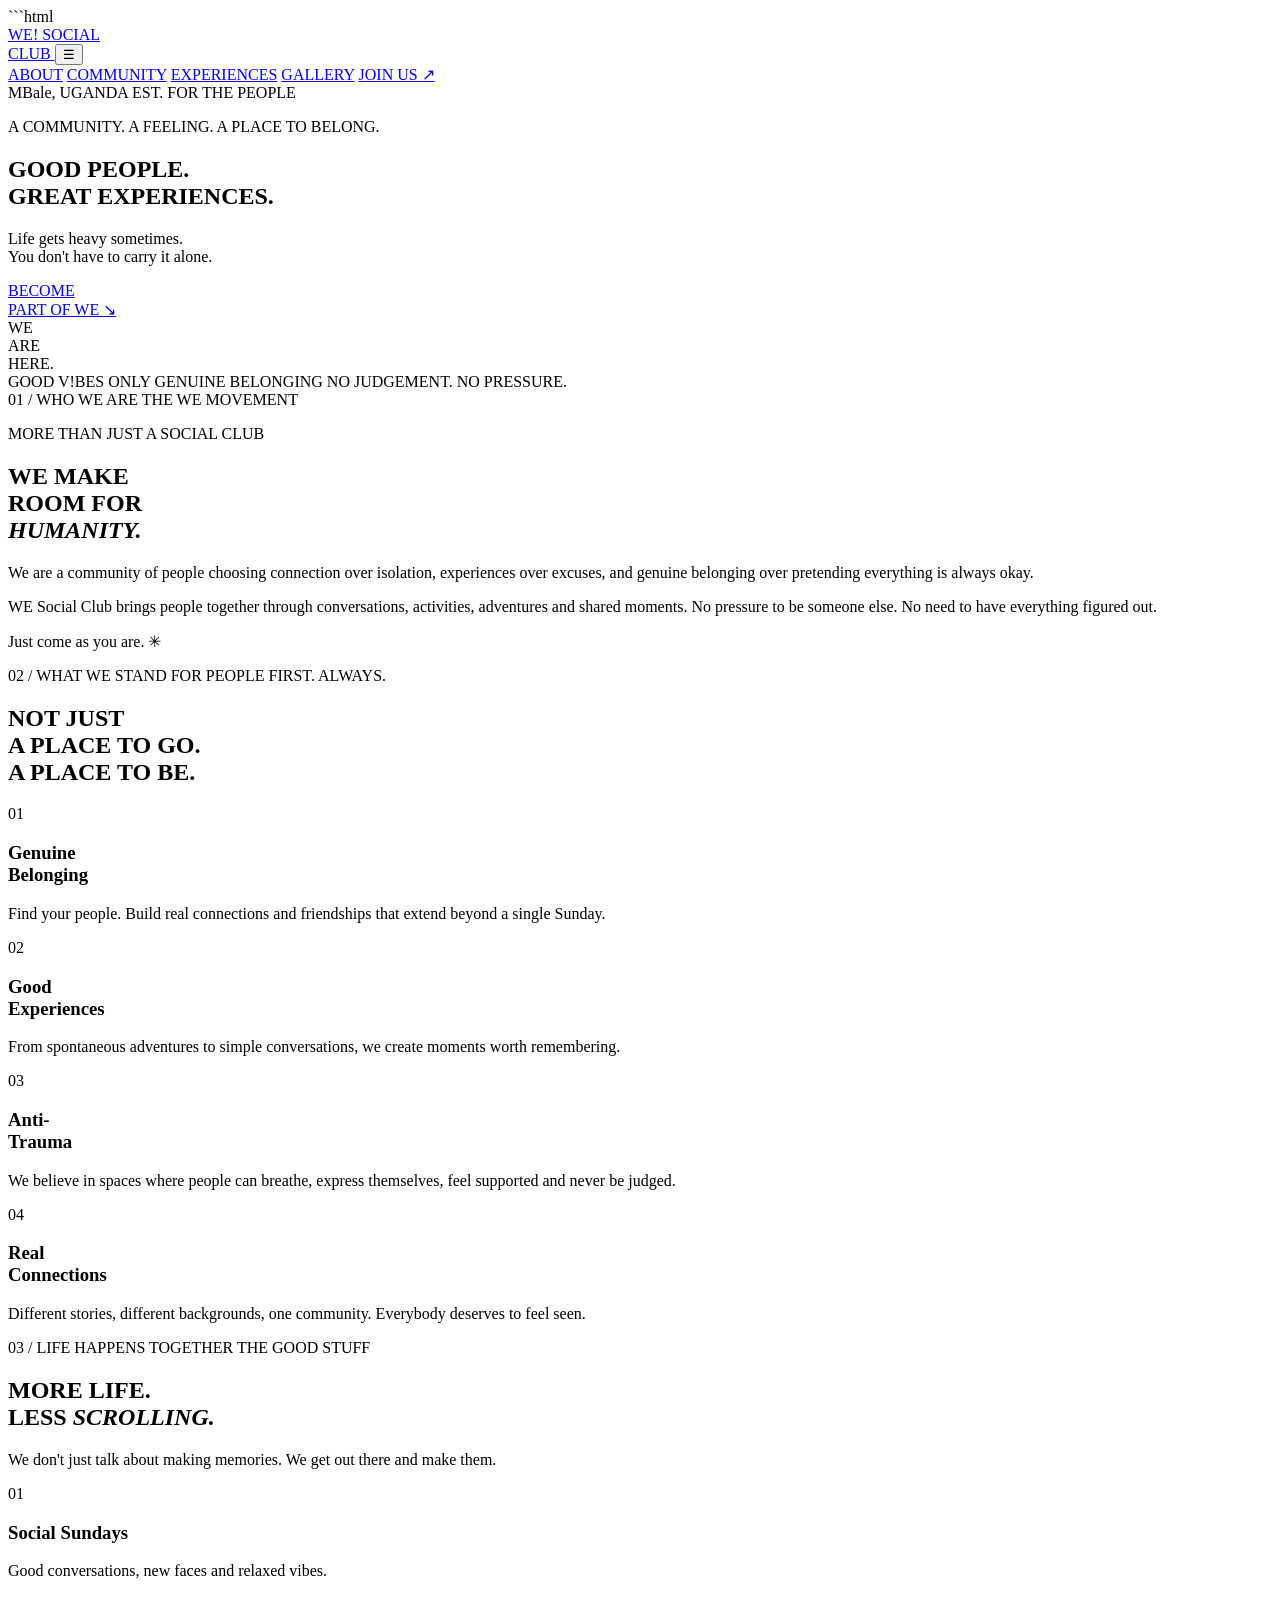
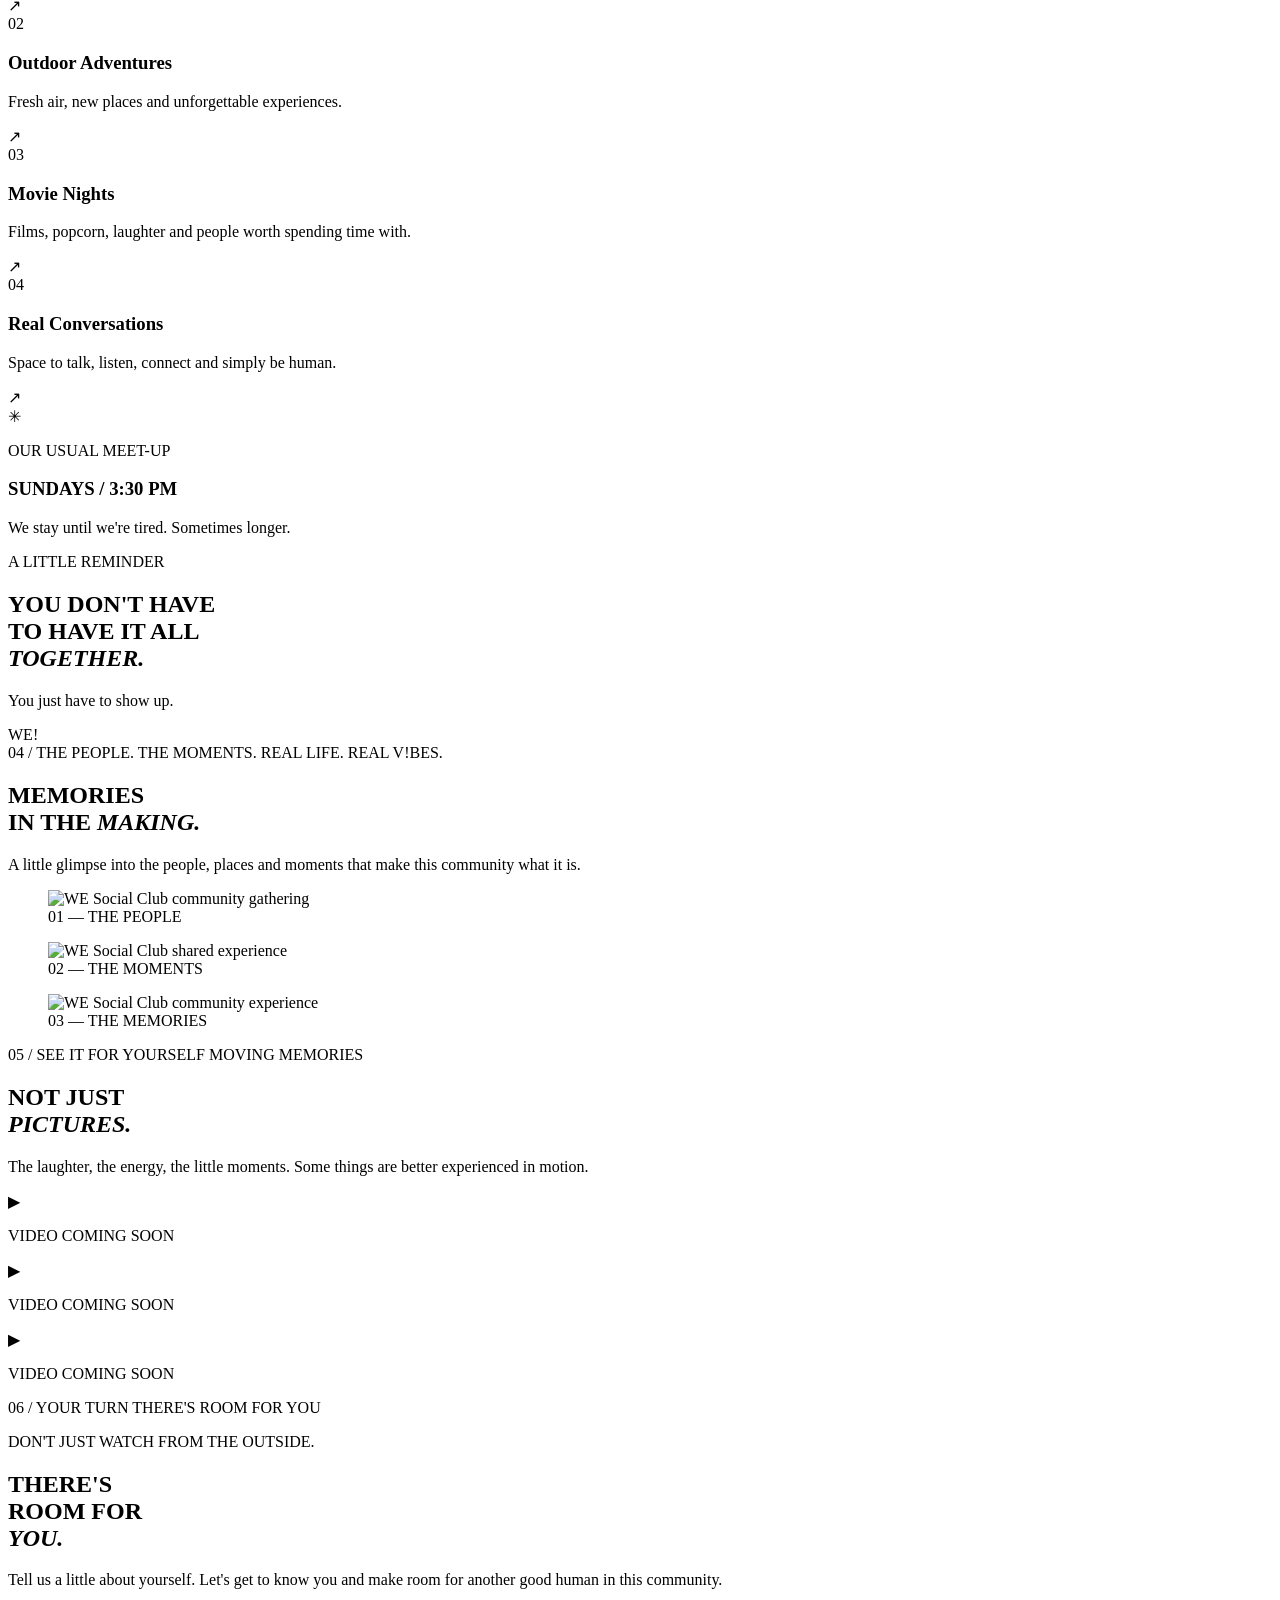
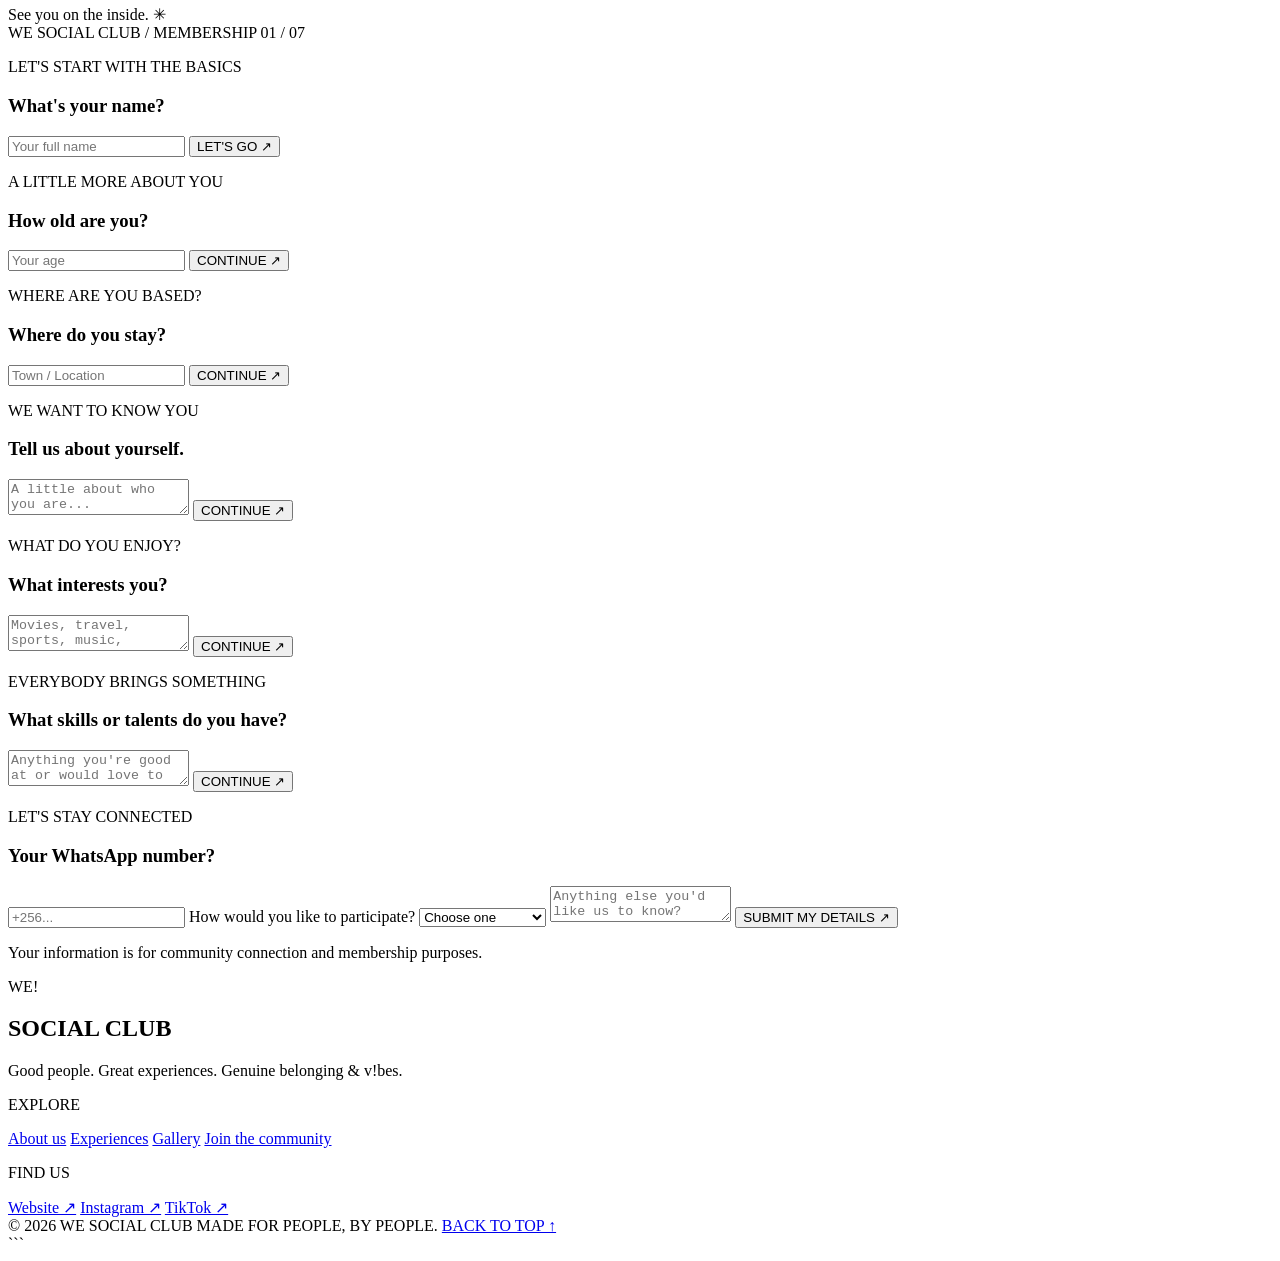
==== index.html @ 23727d45 "Change greeting from 'Hello World' to 'Goodbye World'" ====
```html
<!DOCTYPE html>
<html lang="en">
<head>
  <meta charset="UTF-8">
  <meta name="viewport" content="width=device-width, initial-scale=1.0">
  <meta name="theme-color" content="#f2efe7">

  <title>WE Social Club | Good People. Great Experiences.</title>

  <meta name="description" content="WE Social Club is a community built around genuine belonging, good people, great experiences and positive vibes in Mbale, Uganda.">

  <link rel="preconnect" href="https://fonts.googleapis.com">
  <link rel="preconnect" href="https://fonts.gstatic.com" crossorigin>

  <link href="https://fonts.googleapis.com/css2?family=DM+Mono:wght@400;500&family=DM+Sans:wght@400;500;600;700;800;900&family=Playfair+Display:ital,wght@0,700;0,800;1,700;1,800&display=swap" rel="stylesheet">

  <link rel="stylesheet" href="style.css">
</head>

<body>

  <div class="paper-grain"></div>

  <header class="site-header">
    <a href="#home" class="logo" aria-label="WE Social Club home">
      <span class="logo-mark">WE<span>!</span></span>
      <span class="logo-text">SOCIAL<br>CLUB</span>
    </a>

    <button class="menu-toggle" id="menuToggle" aria-label="Open menu">
      ☰
    </button>

    <nav class="main-nav" id="mainNav">
      <a href="#about">ABOUT</a>
      <a href="#community">COMMUNITY</a>
      <a href="#experiences">EXPERIENCES</a>
      <a href="#gallery">GALLERY</a>
      <a href="#join" class="nav-join">JOIN US ↗</a>
    </nav>
  </header>


  <main>

    <!-- HERO -->
    <section class="hero" id="home">

      <div class="hero-topline">
        <span>MBale, UGANDA</span>
        <span>EST. FOR THE PEOPLE</span>
      </div>

      <div class="hero-content">

        <p class="eyebrow">A COMMUNITY. A FEELING. A PLACE TO BELONG.</p>

        <h1>
          GOOD PEOPLE.<br>
          GREAT <span class="outline-text">EXPERIENCES.</span>
        </h1>

        <div class="hero-bottom">
          <p>
            Life gets heavy sometimes.<br>
            You don't have to carry it alone.
          </p>

          <a href="#join" class="round-link">
            BECOME<br>PART OF WE
            <span>↘</span>
          </a>
        </div>

      </div>

      <div class="hero-stamp">WE<br>ARE<br>HERE.</div>

      <div class="hero-footer">
        <span>GOOD V!BES ONLY</span>
        <span>GENUINE BELONGING</span>
        <span>NO JUDGEMENT. NO PRESSURE.</span>
      </div>

    </section>


    <!-- ABOUT -->
    <section class="about section-pad" id="about">

      <div class="section-label">
        <span>01 / WHO WE ARE</span>
        <span>THE WE MOVEMENT</span>
      </div>

      <div class="about-grid">

        <div>
          <p class="eyebrow">MORE THAN JUST A SOCIAL CLUB</p>

          <h2>
            WE MAKE<br>
            ROOM FOR<br>
            <em>HUMANITY.</em>
          </h2>
        </div>

        <div class="about-copy">
          <p class="large-copy">
            We are a community of people choosing connection over isolation,
            experiences over excuses, and genuine belonging over pretending
            everything is always okay.
          </p>

          <p>
            WE Social Club brings people together through conversations,
            activities, adventures and shared moments. No pressure to be
            someone else. No need to have everything figured out.
          </p>

          <p class="handwritten">Just come as you are. ✳</p>
        </div>

      </div>

    </section>


    <!-- COMMUNITY -->
    <section class="community section-pad" id="community">

      <div class="section-label">
        <span>02 / WHAT WE STAND FOR</span>
        <span>PEOPLE FIRST. ALWAYS.</span>
      </div>

      <h2 class="community-heading">
        NOT JUST<br>
        <span>A PLACE TO GO.</span><br>
        A PLACE TO BE.
      </h2>

      <div class="values-grid">

        <article class="value-card">
          <span class="value-number">01</span>
          <h3>Genuine<br>Belonging</h3>
          <p>
            Find your people. Build real connections and friendships that
            extend beyond a single Sunday.
          </p>
        </article>

        <article class="value-card">
          <span class="value-number">02</span>
          <h3>Good<br>Experiences</h3>
          <p>
            From spontaneous adventures to simple conversations, we create
            moments worth remembering.
          </p>
        </article>

        <article class="value-card">
          <span class="value-number">03</span>
          <h3>Anti-<br>Trauma</h3>
          <p>
            We believe in spaces where people can breathe, express themselves,
            feel supported and never be judged.
          </p>
        </article>

        <article class="value-card">
          <span class="value-number">04</span>
          <h3>Real<br>Connections</h3>
          <p>
            Different stories, different backgrounds, one community.
            Everybody deserves to feel seen.
          </p>
        </article>

      </div>

    </section>


    <!-- EXPERIENCES -->
    <section class="experiences section-pad" id="experiences">

      <div class="section-label">
        <span>03 / LIFE HAPPENS TOGETHER</span>
        <span>THE GOOD STUFF</span>
      </div>

      <div class="experience-heading">
        <h2>
          MORE LIFE.<br>
          LESS <em>SCROLLING.</em>
        </h2>

        <p>
          We don't just talk about making memories.
          We get out there and make them.
        </p>
      </div>

      <div class="experience-list">

        <div class="experience-item">
          <span>01</span>
          <h3>Social Sundays</h3>
          <p>Good conversations, new faces and relaxed vibes.</p>
          <span class="experience-arrow">↗</span>
        </div>

        <div class="experience-item">
          <span>02</span>
          <h3>Outdoor Adventures</h3>
          <p>Fresh air, new places and unforgettable experiences.</p>
          <span class="experience-arrow">↗</span>
        </div>

        <div class="experience-item">
          <span>03</span>
          <h3>Movie Nights</h3>
          <p>Films, popcorn, laughter and people worth spending time with.</p>
          <span class="experience-arrow">↗</span>
        </div>

        <div class="experience-item">
          <span>04</span>
          <h3>Real Conversations</h3>
          <p>Space to talk, listen, connect and simply be human.</p>
          <span class="experience-arrow">↗</span>
        </div>

      </div>

      <div class="sunday-note">
        <span class="sunday-star">✳</span>
        <div>
          <p class="eyebrow">OUR USUAL MEET-UP</p>
          <h3>SUNDAYS / 3:30 PM</h3>
          <p>We stay until we're tired. Sometimes longer.</p>
        </div>
      </div>

    </section>


    <!-- STATEMENT -->
    <section class="statement">

      <p class="eyebrow">A LITTLE REMINDER</p>

      <h2>
        YOU DON'T HAVE<br>
        TO HAVE IT ALL<br>
        <em>TOGETHER.</em>
      </h2>

      <p>
        You just have to show up.
      </p>

      <span class="statement-mark">WE!</span>

    </section>


    <!-- GALLERY -->
    <section class="gallery section-pad" id="gallery">

      <div class="section-label">
        <span>04 / THE PEOPLE. THE MOMENTS.</span>
        <span>REAL LIFE. REAL V!BES.</span>
      </div>

      <div class="gallery-heading">
        <h2>MEMORIES<br>IN THE <em>MAKING.</em></h2>
        <p>
          A little glimpse into the people, places and moments that make
          this community what it is.
        </p>
      </div>

      <div class="gallery-grid">

        <figure class="gallery-large">
          <img src="com1.jpeg" alt="WE Social Club community gathering">
          <figcaption>01 — THE PEOPLE</figcaption>
        </figure>

        <figure>
          <img src="com2.jpeg" alt="WE Social Club shared experience">
          <figcaption>02 — THE MOMENTS</figcaption>
        </figure>

        <figure>
          <img src="com3.jpeg" alt="WE Social Club community experience">
          <figcaption>03 — THE MEMORIES</figcaption>
        </figure>

      </div>

    </section>


    <!-- VIDEOS -->
    <section class="videos section-pad">

      <div class="section-label">
        <span>05 / SEE IT FOR YOURSELF</span>
        <span>MOVING MEMORIES</span>
      </div>

      <div class="video-heading">
        <h2>NOT JUST<br><em>PICTURES.</em></h2>
        <p>
          The laughter, the energy, the little moments.
          Some things are better experienced in motion.
        </p>
      </div>

      <div class="video-grid">

        <div class="video-placeholder">
          <span>▶</span>
          <p>VIDEO COMING SOON</p>
        </div>

        <div class="video-placeholder">
          <span>▶</span>
          <p>VIDEO COMING SOON</p>
        </div>

        <div class="video-placeholder">
          <span>▶</span>
          <p>VIDEO COMING SOON</p>
        </div>

      </div>

    </section>


    <!-- JOIN -->
    <section class="join-section section-pad" id="join">

      <div class="section-label">
        <span>06 / YOUR TURN</span>
        <span>THERE'S ROOM FOR YOU</span>
      </div>

      <div class="join-grid">

        <div class="join-intro">
          <p class="eyebrow">DON'T JUST WATCH FROM THE OUTSIDE.</p>

          <h2>
            THERE'S<br>
            ROOM FOR<br>
            <em>YOU.</em>
          </h2>

          <p>
            Tell us a little about yourself. Let's get to know you
            and make room for another good human in this community.
          </p>

          <span class="handwritten">See you on the inside. ✳</span>
        </div>


        <div class="form-wrap">

          <div class="form-top">
            <span>WE SOCIAL CLUB / MEMBERSHIP</span>
            <span id="stepCounter">01 / 07</span>
          </div>

          <div class="progress-track">
            <div class="progress-bar" id="progressBar"></div>
          </div>


          <form id="joinForm">

            <div class="form-step active" data-step="1">
              <p class="eyebrow">LET'S START WITH THE BASICS</p>
              <h3>What's your name?</h3>
              <input type="text" id="name" name="name" placeholder="Your full name" required>
              <button type="button" class="next-btn">LET'S GO ↗</button>
            </div>


            <div class="form-step" data-step="2">
              <p class="eyebrow">A LITTLE MORE ABOUT YOU</p>
              <h3>How old are you?</h3>
              <input type="number" id="age" name="age" placeholder="Your age" min="16" required>
              <button type="button" class="next-btn">CONTINUE ↗</button>
            </div>


            <div class="form-step" data-step="3">
              <p class="eyebrow">WHERE ARE YOU BASED?</p>
              <h3>Where do you stay?</h3>
              <input type="text" id="location" name="location" placeholder="Town / Location" required>
              <button type="button" class="next-btn">CONTINUE ↗</button>
            </div>


            <div class="form-step" data-step="4">
              <p class="eyebrow">WE WANT TO KNOW YOU</p>
              <h3>Tell us about yourself.</h3>
              <textarea id="aboutYou" name="aboutYou" placeholder="A little about who you are..." required></textarea>
              <button type="button" class="next-btn">CONTINUE ↗</button>
            </div>


            <div class="form-step" data-step="5">
              <p class="eyebrow">WHAT DO YOU ENJOY?</p>
              <h3>What interests you?</h3>
              <textarea id="interests" name="interests" placeholder="Movies, travel, sports, music, conversations..." required></textarea>
              <button type="button" class="next-btn">CONTINUE ↗</button>
            </div>


            <div class="form-step" data-step="6">
              <p class="eyebrow">EVERYBODY BRINGS SOMETHING</p>
              <h3>What skills or talents do you have?</h3>
              <textarea id="skills" name="skills" placeholder="Anything you're good at or would love to share..." required></textarea>
              <button type="button" class="next-btn">CONTINUE ↗</button>
            </div>


            <div class="form-step" data-step="7">
              <p class="eyebrow">LET'S STAY CONNECTED</p>
              <h3>Your WhatsApp number?</h3>
              <input type="tel" id="whatsapp" name="whatsapp" placeholder="+256..." required>

              <label class="participation-label" for="participation">
                How would you like to participate?
              </label>

              <select id="participation" name="participation" required>
                <option value="">Choose one</option>
                <option value="Physical meetups">Physical meetups</option>
                <option value="Online activities">Online activities</option>
                <option value="Both">Both</option>
                <option value="Not sure yet">Not sure yet</option>
              </select>

              <textarea id="extra" name="extra" placeholder="Anything else you'd like us to know? (Optional)"></textarea>

              <button type="submit" class="submit-btn">SUBMIT MY DETAILS ↗</button>
            </div>

          </form>

          <div id="formMessage" class="form-message" aria-live="polite"></div>

          <p class="form-note">
            Your information is for community connection and membership purposes.
          </p>

        </div>

      </div>

    </section>

  </main>


  <!-- FOOTER -->
  <footer class="site-footer">

    <div class="footer-top">

      <div class="footer-brand">
        <span class="footer-logo">WE<span>!</span></span>
        <h2>SOCIAL CLUB</h2>
        <p>Good people. Great experiences. Genuine belonging & v!bes.</p>
      </div>

      <div class="footer-links">
        <p class="eyebrow">EXPLORE</p>
        <a href="#about">About us</a>
        <a href="#experiences">Experiences</a>
        <a href="#gallery">Gallery</a>
        <a href="#join">Join the community</a>
      </div>

      <div class="footer-links">
        <p class="eyebrow">FIND US</p>
        <a href="https://wesocialcommunity.github.io/" target="_blank">Website ↗</a>
        <a href="https://www.instagram.com/we.socialcommunity/" target="_blank">Instagram ↗</a>
        <a href="https://www.tiktok.com/@wesocialclub" target="_blank">TikTok ↗</a>
      </div>

    </div>

    <div class="footer-bottom">
      <span>© 2026 WE SOCIAL CLUB</span>
      <span>MADE FOR PEOPLE, BY PEOPLE.</span>
      <a href="#home">BACK TO TOP ↑</a>
    </div>

  </footer>


  <script src="script.js"></script>

</body>
</html>
```
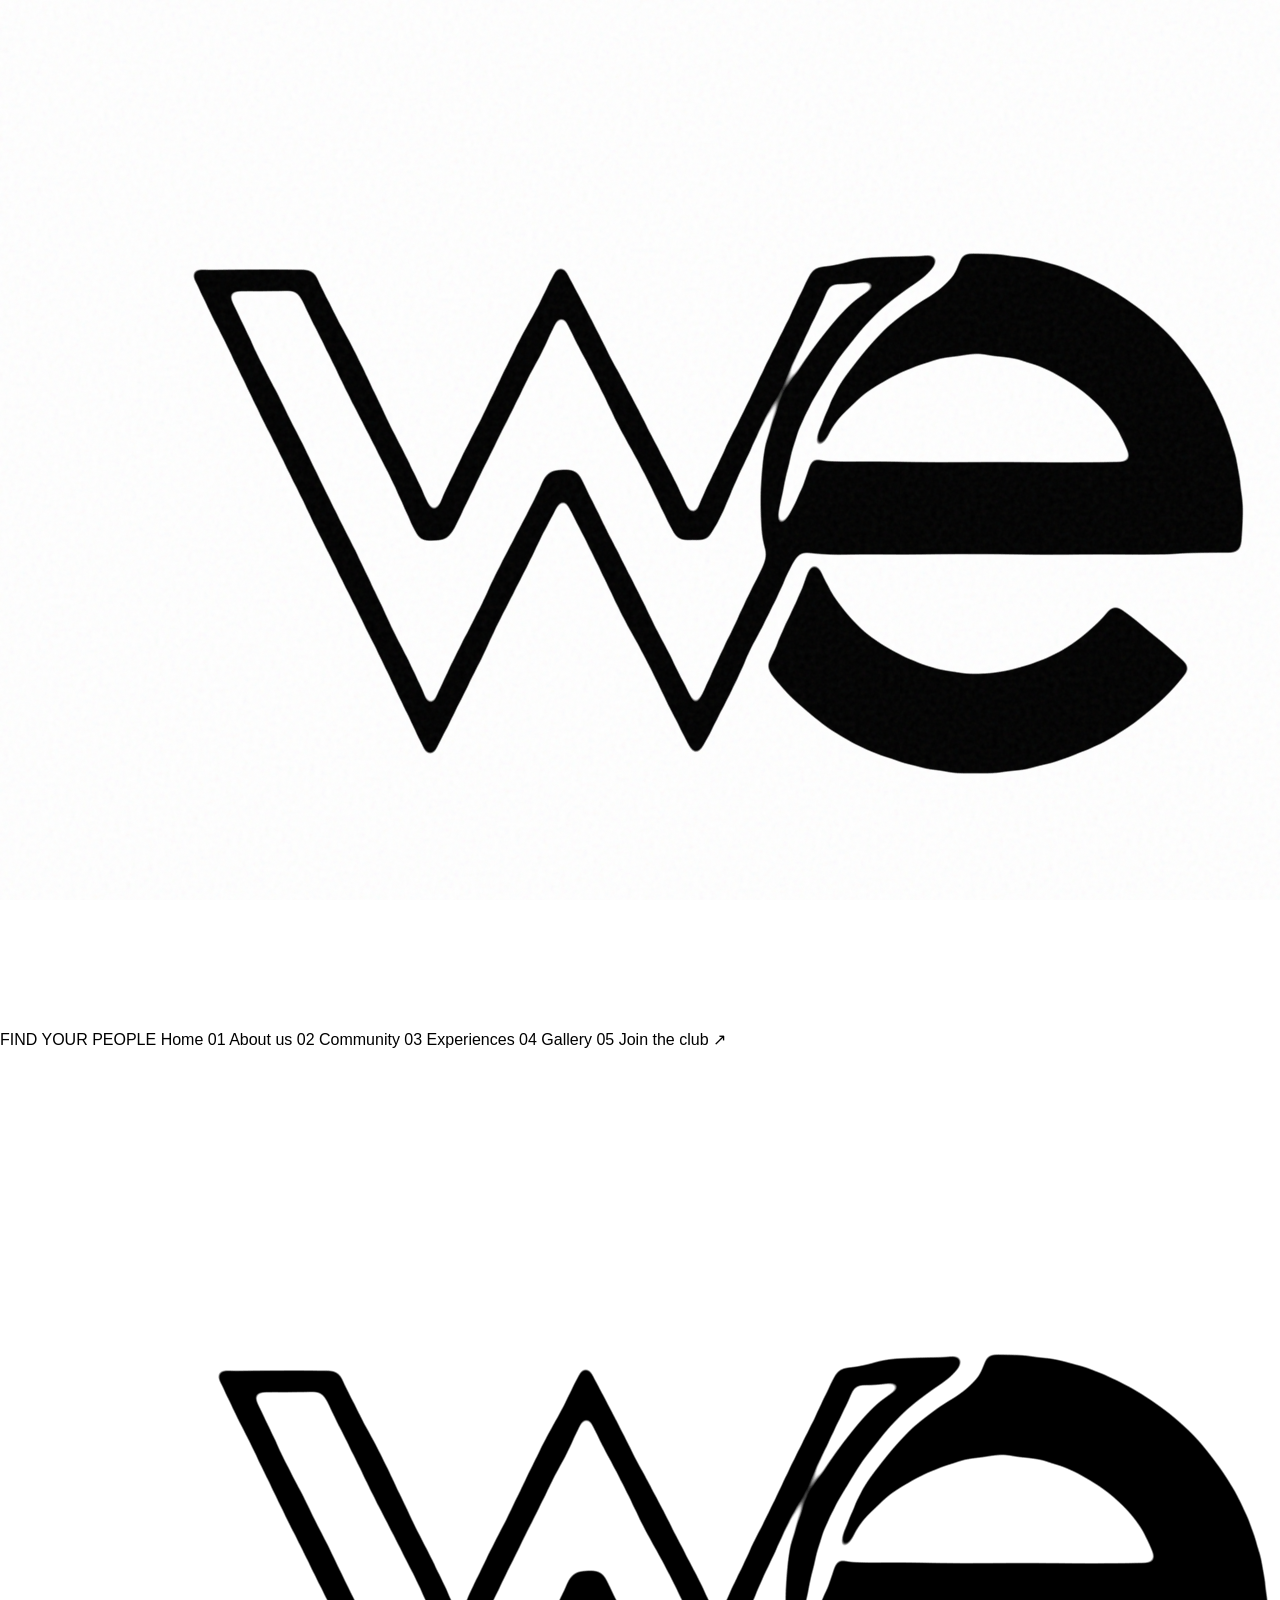
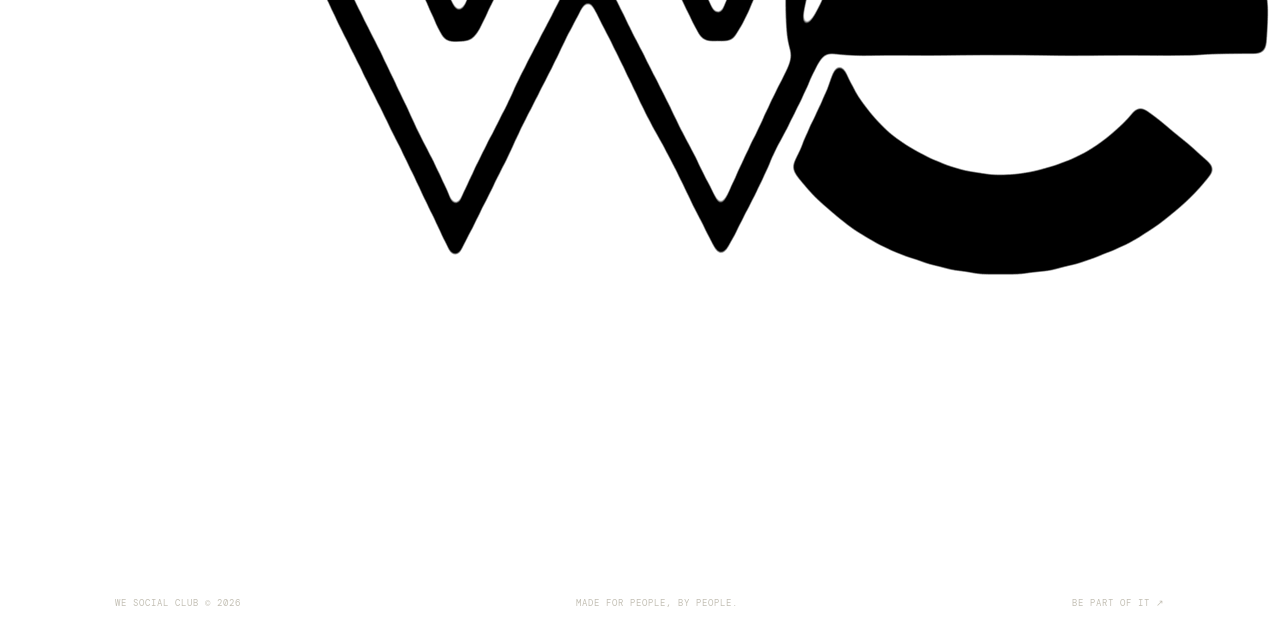
==== commit 0ecd0696: "Update theme color and title in index.html" ====
--- a/index.html
+++ b/index.html
@@ -1,19 +1,16 @@
-```html
 <!DOCTYPE html>
 <html lang="en">
 <head>
   <meta charset="UTF-8">
   <meta name="viewport" content="width=device-width, initial-scale=1.0">
-  <meta name="theme-color" content="#f2efe7">
+  <meta name="theme-color" content="#e9e5d9">
 
-  <title>WE Social Club | Good People. Great Experiences.</title>
-
-  <meta name="description" content="WE Social Club is a community built around genuine belonging, good people, great experiences and positive vibes in Mbale, Uganda.">
+  <title>WE Social Club — Good People. Great Experiences.</title>
 
   <link rel="preconnect" href="https://fonts.googleapis.com">
   <link rel="preconnect" href="https://fonts.gstatic.com" crossorigin>
 
-  <link href="https://fonts.googleapis.com/css2?family=DM+Mono:wght@400;500&family=DM+Sans:wght@400;500;600;700;800;900&family=Playfair+Display:ital,wght@0,700;0,800;1,700;1,800&display=swap" rel="stylesheet">
+  <link href="https://fonts.googleapis.com/css2?family=DM+Mono:wght@400;500&family=Instrument+Serif:ital@0;1&family=Manrope:wght@400;500;600;700;800&display=swap" rel="stylesheet">
 
   <link rel="stylesheet" href="style.css">
 </head>
@@ -23,495 +20,61 @@
   <div class="paper-grain"></div>
 
   <header class="site-header">
-    <a href="#home" class="logo" aria-label="WE Social Club home">
-      <span class="logo-mark">WE<span>!</span></span>
-      <span class="logo-text">SOCIAL<br>CLUB</span>
+
+    <a href="index.html" class="brand" aria-label="WE Social Club home">
+      <img src="WE_Social_Club_final.png" alt="WE Social Club logo">
     </a>
 
-    <button class="menu-toggle" id="menuToggle" aria-label="Open menu">
-      ☰
-    </button>
+    <div class="header-right">
+      <span class="location-tag">MBale, UGANDA</span>
 
-    <nav class="main-nav" id="mainNav">
-      <a href="#about">ABOUT</a>
-      <a href="#community">COMMUNITY</a>
-      <a href="#experiences">EXPERIENCES</a>
-      <a href="#gallery">GALLERY</a>
-      <a href="#join" class="nav-join">JOIN US ↗</a>
-    </nav>
+      <button class="menu-toggle" id="menuToggle" aria-label="Open navigation">
+        <span></span>
+        <span></span>
+      </button>
+    </div>
+
   </header>
 
+  <nav class="navigation" id="navigation">
+    <div class="nav-inner">
+      <span class="nav-label">FIND YOUR PEOPLE</span>
 
-  <main>
+      <a href="index.html">Home <span>01</span></a>
+      <a href="index.html?page=about">About us <span>02</span></a>
+      <a href="index.html?page=community">Community <span>03</span></a>
+      <a href="index.html?page=experiences">Experiences <span>04</span></a>
+      <a href="index.html?page=gallery">Gallery <span>05</span></a>
 
-    <!-- HERO -->
-    <section class="hero" id="home">
+      <a href="index.html?page=join" class="nav-join">
+        Join the club <span>↗</span>
+      </a>
+    </div>
+  </nav>
 
-      <div class="hero-topline">
-        <span>MBale, UGANDA</span>
-        <span>EST. FOR THE PEOPLE</span>
-      </div>
+  <main id="app">
+    <!-- Page content is loaded by script.js -->
+  </main>
 
-      <div class="hero-content">
-
-        <p class="eyebrow">A COMMUNITY. A FEELING. A PLACE TO BELONG.</p>
-
-        <h1>
-          GOOD PEOPLE.<br>
-          GREAT <span class="outline-text">EXPERIENCES.</span>
-        </h1>
-
-        <div class="hero-bottom">
-          <p>
-            Life gets heavy sometimes.<br>
-            You don't have to carry it alone.
-          </p>
-
-          <a href="#join" class="round-link">
-            BECOME<br>PART OF WE
-            <span>↘</span>
-          </a>
-        </div>
-
-      </div>
-
-      <div class="hero-stamp">WE<br>ARE<br>HERE.</div>
-
-      <div class="hero-footer">
-        <span>GOOD V!BES ONLY</span>
-        <span>GENUINE BELONGING</span>
-        <span>NO JUDGEMENT. NO PRESSURE.</span>
-      </div>
-
-    </section>
-
-
-    <!-- ABOUT -->
-    <section class="about section-pad" id="about">
-
-      <div class="section-label">
-        <span>01 / WHO WE ARE</span>
-        <span>THE WE MOVEMENT</span>
-      </div>
-
-      <div class="about-grid">
-
-        <div>
-          <p class="eyebrow">MORE THAN JUST A SOCIAL CLUB</p>
-
-          <h2>
-            WE MAKE<br>
-            ROOM FOR<br>
-            <em>HUMANITY.</em>
-          </h2>
-        </div>
-
-        <div class="about-copy">
-          <p class="large-copy">
-            We are a community of people choosing connection over isolation,
-            experiences over excuses, and genuine belonging over pretending
-            everything is always okay.
-          </p>
-
-          <p>
-            WE Social Club brings people together through conversations,
-            activities, adventures and shared moments. No pressure to be
-            someone else. No need to have everything figured out.
-          </p>
-
-          <p class="handwritten">Just come as you are. ✳</p>
-        </div>
-
-      </div>
-
-    </section>
-
-
-    <!-- COMMUNITY -->
-    <section class="community section-pad" id="community">
-
-      <div class="section-label">
-        <span>02 / WHAT WE STAND FOR</span>
-        <span>PEOPLE FIRST. ALWAYS.</span>
-      </div>
-
-      <h2 class="community-heading">
-        NOT JUST<br>
-        <span>A PLACE TO GO.</span><br>
-        A PLACE TO BE.
-      </h2>
-
-      <div class="values-grid">
-
-        <article class="value-card">
-          <span class="value-number">01</span>
-          <h3>Genuine<br>Belonging</h3>
-          <p>
-            Find your people. Build real connections and friendships that
-            extend beyond a single Sunday.
-          </p>
-        </article>
-
-        <article class="value-card">
-          <span class="value-number">02</span>
-          <h3>Good<br>Experiences</h3>
-          <p>
-            From spontaneous adventures to simple conversations, we create
-            moments worth remembering.
-          </p>
-        </article>
-
-        <article class="value-card">
-          <span class="value-number">03</span>
-          <h3>Anti-<br>Trauma</h3>
-          <p>
-            We believe in spaces where people can breathe, express themselves,
-            feel supported and never be judged.
-          </p>
-        </article>
-
-        <article class="value-card">
-          <span class="value-number">04</span>
-          <h3>Real<br>Connections</h3>
-          <p>
-            Different stories, different backgrounds, one community.
-            Everybody deserves to feel seen.
-          </p>
-        </article>
-
-      </div>
-
-    </section>
-
-
-    <!-- EXPERIENCES -->
-    <section class="experiences section-pad" id="experiences">
-
-      <div class="section-label">
-        <span>03 / LIFE HAPPENS TOGETHER</span>
-        <span>THE GOOD STUFF</span>
-      </div>
-
-      <div class="experience-heading">
-        <h2>
-          MORE LIFE.<br>
-          LESS <em>SCROLLING.</em>
-        </h2>
-
-        <p>
-          We don't just talk about making memories.
-          We get out there and make them.
-        </p>
-      </div>
-
-      <div class="experience-list">
-
-        <div class="experience-item">
-          <span>01</span>
-          <h3>Social Sundays</h3>
-          <p>Good conversations, new faces and relaxed vibes.</p>
-          <span class="experience-arrow">↗</span>
-        </div>
-
-        <div class="experience-item">
-          <span>02</span>
-          <h3>Outdoor Adventures</h3>
-          <p>Fresh air, new places and unforgettable experiences.</p>
-          <span class="experience-arrow">↗</span>
-        </div>
-
-        <div class="experience-item">
-          <span>03</span>
-          <h3>Movie Nights</h3>
-          <p>Films, popcorn, laughter and people worth spending time with.</p>
-          <span class="experience-arrow">↗</span>
-        </div>
-
-        <div class="experience-item">
-          <span>04</span>
-          <h3>Real Conversations</h3>
-          <p>Space to talk, listen, connect and simply be human.</p>
-          <span class="experience-arrow">↗</span>
-        </div>
-
-      </div>
-
-      <div class="sunday-note">
-        <span class="sunday-star">✳</span>
-        <div>
-          <p class="eyebrow">OUR USUAL MEET-UP</p>
-          <h3>SUNDAYS / 3:30 PM</h3>
-          <p>We stay until we're tired. Sometimes longer.</p>
-        </div>
-      </div>
-
-    </section>
-
-
-    <!-- STATEMENT -->
-    <section class="statement">
-
-      <p class="eyebrow">A LITTLE REMINDER</p>
-
-      <h2>
-        YOU DON'T HAVE<br>
-        TO HAVE IT ALL<br>
-        <em>TOGETHER.</em>
-      </h2>
+  <footer class="site-footer">
+    <div class="footer-top">
+      <img src="WE_Social_Club_final.png" alt="WE Social Club" class="footer-logo">
 
       <p>
-        You just have to show up.
+        GOOD PEOPLE.<br>
+        GREAT EXPERIENCES.<br>
+        GENUINE BELONGING.
       </p>
-
-      <span class="statement-mark">WE!</span>
-
-    </section>
-
-
-    <!-- GALLERY -->
-    <section class="gallery section-pad" id="gallery">
-
-      <div class="section-label">
-        <span>04 / THE PEOPLE. THE MOMENTS.</span>
-        <span>REAL LIFE. REAL V!BES.</span>
-      </div>
-
-      <div class="gallery-heading">
-        <h2>MEMORIES<br>IN THE <em>MAKING.</em></h2>
-        <p>
-          A little glimpse into the people, places and moments that make
-          this community what it is.
-        </p>
-      </div>
-
-      <div class="gallery-grid">
-
-        <figure class="gallery-large">
-          <img src="com1.jpeg" alt="WE Social Club community gathering">
-          <figcaption>01 — THE PEOPLE</figcaption>
-        </figure>
-
-        <figure>
-          <img src="com2.jpeg" alt="WE Social Club shared experience">
-          <figcaption>02 — THE MOMENTS</figcaption>
-        </figure>
-
-        <figure>
-          <img src="com3.jpeg" alt="WE Social Club community experience">
-          <figcaption>03 — THE MEMORIES</figcaption>
-        </figure>
-
-      </div>
-
-    </section>
-
-
-    <!-- VIDEOS -->
-    <section class="videos section-pad">
-
-      <div class="section-label">
-        <span>05 / SEE IT FOR YOURSELF</span>
-        <span>MOVING MEMORIES</span>
-      </div>
-
-      <div class="video-heading">
-        <h2>NOT JUST<br><em>PICTURES.</em></h2>
-        <p>
-          The laughter, the energy, the little moments.
-          Some things are better experienced in motion.
-        </p>
-      </div>
-
-      <div class="video-grid">
-
-        <div class="video-placeholder">
-          <span>▶</span>
-          <p>VIDEO COMING SOON</p>
-        </div>
-
-        <div class="video-placeholder">
-          <span>▶</span>
-          <p>VIDEO COMING SOON</p>
-        </div>
-
-        <div class="video-placeholder">
-          <span>▶</span>
-          <p>VIDEO COMING SOON</p>
-        </div>
-
-      </div>
-
-    </section>
-
-
-    <!-- JOIN -->
-    <section class="join-section section-pad" id="join">
-
-      <div class="section-label">
-        <span>06 / YOUR TURN</span>
-        <span>THERE'S ROOM FOR YOU</span>
-      </div>
-
-      <div class="join-grid">
-
-        <div class="join-intro">
-          <p class="eyebrow">DON'T JUST WATCH FROM THE OUTSIDE.</p>
-
-          <h2>
-            THERE'S<br>
-            ROOM FOR<br>
-            <em>YOU.</em>
-          </h2>
-
-          <p>
-            Tell us a little about yourself. Let's get to know you
-            and make room for another good human in this community.
-          </p>
-
-          <span class="handwritten">See you on the inside. ✳</span>
-        </div>
-
-
-        <div class="form-wrap">
-
-          <div class="form-top">
-            <span>WE SOCIAL CLUB / MEMBERSHIP</span>
-            <span id="stepCounter">01 / 07</span>
-          </div>
-
-          <div class="progress-track">
-            <div class="progress-bar" id="progressBar"></div>
-          </div>
-
-
-          <form id="joinForm">
-
-            <div class="form-step active" data-step="1">
-              <p class="eyebrow">LET'S START WITH THE BASICS</p>
-              <h3>What's your name?</h3>
-              <input type="text" id="name" name="name" placeholder="Your full name" required>
-              <button type="button" class="next-btn">LET'S GO ↗</button>
-            </div>
-
-
-            <div class="form-step" data-step="2">
-              <p class="eyebrow">A LITTLE MORE ABOUT YOU</p>
-              <h3>How old are you?</h3>
-              <input type="number" id="age" name="age" placeholder="Your age" min="16" required>
-              <button type="button" class="next-btn">CONTINUE ↗</button>
-            </div>
-
-
-            <div class="form-step" data-step="3">
-              <p class="eyebrow">WHERE ARE YOU BASED?</p>
-              <h3>Where do you stay?</h3>
-              <input type="text" id="location" name="location" placeholder="Town / Location" required>
-              <button type="button" class="next-btn">CONTINUE ↗</button>
-            </div>
-
-
-            <div class="form-step" data-step="4">
-              <p class="eyebrow">WE WANT TO KNOW YOU</p>
-              <h3>Tell us about yourself.</h3>
-              <textarea id="aboutYou" name="aboutYou" placeholder="A little about who you are..." required></textarea>
-              <button type="button" class="next-btn">CONTINUE ↗</button>
-            </div>
-
-
-            <div class="form-step" data-step="5">
-              <p class="eyebrow">WHAT DO YOU ENJOY?</p>
-              <h3>What interests you?</h3>
-              <textarea id="interests" name="interests" placeholder="Movies, travel, sports, music, conversations..." required></textarea>
-              <button type="button" class="next-btn">CONTINUE ↗</button>
-            </div>
-
-
-            <div class="form-step" data-step="6">
-              <p class="eyebrow">EVERYBODY BRINGS SOMETHING</p>
-              <h3>What skills or talents do you have?</h3>
-              <textarea id="skills" name="skills" placeholder="Anything you're good at or would love to share..." required></textarea>
-              <button type="button" class="next-btn">CONTINUE ↗</button>
-            </div>
-
-
-            <div class="form-step" data-step="7">
-              <p class="eyebrow">LET'S STAY CONNECTED</p>
-              <h3>Your WhatsApp number?</h3>
-              <input type="tel" id="whatsapp" name="whatsapp" placeholder="+256..." required>
-
-              <label class="participation-label" for="participation">
-                How would you like to participate?
-              </label>
-
-              <select id="participation" name="participation" required>
-                <option value="">Choose one</option>
-                <option value="Physical meetups">Physical meetups</option>
-                <option value="Online activities">Online activities</option>
-                <option value="Both">Both</option>
-                <option value="Not sure yet">Not sure yet</option>
-              </select>
-
-              <textarea id="extra" name="extra" placeholder="Anything else you'd like us to know? (Optional)"></textarea>
-
-              <button type="submit" class="submit-btn">SUBMIT MY DETAILS ↗</button>
-            </div>
-
-          </form>
-
-          <div id="formMessage" class="form-message" aria-live="polite"></div>
-
-          <p class="form-note">
-            Your information is for community connection and membership purposes.
-          </p>
-
-        </div>
-
-      </div>
-
-    </section>
-
-  </main>
-
-
-  <!-- FOOTER -->
-  <footer class="site-footer">
-
-    <div class="footer-top">
-
-      <div class="footer-brand">
-        <span class="footer-logo">WE<span>!</span></span>
-        <h2>SOCIAL CLUB</h2>
-        <p>Good people. Great experiences. Genuine belonging & v!bes.</p>
-      </div>
-
-      <div class="footer-links">
-        <p class="eyebrow">EXPLORE</p>
-        <a href="#about">About us</a>
-        <a href="#experiences">Experiences</a>
-        <a href="#gallery">Gallery</a>
-        <a href="#join">Join the community</a>
-      </div>
-
-      <div class="footer-links">
-        <p class="eyebrow">FIND US</p>
-        <a href="https://wesocialcommunity.github.io/" target="_blank">Website ↗</a>
-        <a href="https://www.instagram.com/we.socialcommunity/" target="_blank">Instagram ↗</a>
-        <a href="https://www.tiktok.com/@wesocialclub" target="_blank">TikTok ↗</a>
-      </div>
-
     </div>
 
     <div class="footer-bottom">
-      <span>© 2026 WE SOCIAL CLUB</span>
+      <span>WE SOCIAL CLUB © 2026</span>
       <span>MADE FOR PEOPLE, BY PEOPLE.</span>
-      <a href="#home">BACK TO TOP ↑</a>
+      <a href="index.html?page=join">BE PART OF IT ↗</a>
     </div>
-
   </footer>
-
 
   <script src="script.js"></script>
 
 </body>
 </html>
-```
--- a/style.css
+++ b/style.css
@@ -0,0 +1,1013 @@
+```css
+:root {
+  --paper: #f1eee5;
+  --ink: #171714;
+  --red: #a52c20;
+  --muted: #77746c;
+  --line: rgba(23, 23, 20, 0.25);
+}
+
+* {
+  margin: 0;
+  padding: 0;
+  box-sizing: border-box;
+}
+
+html {
+  scroll-behavior: smooth;
+}
+
+body {
+  background: var(--paper);
+  color: var(--ink);
+  font-family: "DM Sans", sans-serif;
+  overflow-x: hidden;
+}
+
+body::before {
+  content: "";
+  position: fixed;
+  inset: 0;
+  z-index: 1000;
+  pointer-events: none;
+  opacity: 0.13;
+  background-image: url("data:image/svg+xml,%3Csvg viewBox='0 0 180 180' xmlns='http://www.w3.org/2000/svg'%3E%3Cfilter id='n'%3E%3CfeTurbulence type='fractalNoise' baseFrequency='.9' numOctaves='3' stitchTiles='stitch'/%3E%3C/filter%3E%3Crect width='100%25' height='100%25' filter='url(%23n)' opacity='.45'/%3E%3C/svg%3E");
+}
+
+a {
+  color: inherit;
+  text-decoration: none;
+}
+
+button,
+input,
+textarea,
+select {
+  font: inherit;
+}
+
+::selection {
+  background: var(--red);
+  color: white;
+}
+
+.paper-grain {
+  display: none;
+}
+
+/* HEADER */
+
+.site-header {
+  min-height: 90px;
+  padding: 18px 7%;
+  display: flex;
+  justify-content: space-between;
+  align-items: center;
+  border-bottom: 1px solid var(--line);
+  position: relative;
+  z-index: 20;
+}
+
+.logo {
+  display: flex;
+  align-items: center;
+  gap: 10px;
+}
+
+.logo-mark {
+  font-size: 39px;
+  font-weight: 900;
+  letter-spacing: -6px;
+}
+
+.logo-mark span,
+.footer-logo span {
+  color: var(--red);
+}
+
+.logo-text {
+  font-size: 10px;
+  font-weight: 900;
+  line-height: 1.05;
+  letter-spacing: 2px;
+}
+
+.main-nav {
+  display: flex;
+  align-items: center;
+  gap: 35px;
+}
+
+.main-nav a {
+  font-family: "DM Mono", monospace;
+  font-size: 10px;
+  letter-spacing: 1px;
+  transition: color 0.2s;
+}
+
+.main-nav a:hover {
+  color: var(--red);
+}
+
+.main-nav .nav-join {
+  background: var(--ink);
+  color: var(--paper);
+  padding: 14px 22px;
+}
+
+.menu-toggle {
+  display: none;
+  background: none;
+  border: 0;
+  font-size: 27px;
+  cursor: pointer;
+}
+
+/* COMMON */
+
+.section-pad {
+  padding: 110px 9%;
+}
+
+.section-label {
+  display: flex;
+  justify-content: space-between;
+  padding-bottom: 17px;
+  border-bottom: 1px solid var(--line);
+  font-family: "DM Mono", monospace;
+  font-size: 10px;
+  letter-spacing: 1px;
+}
+
+.eyebrow {
+  font-family: "DM Mono", monospace;
+  font-size: 10px;
+  letter-spacing: 2px;
+  line-height: 1.8;
+}
+
+h1,
+h2,
+h3,
+p {
+  overflow-wrap: break-word;
+}
+
+/* HERO */
+
+.hero {
+  min-height: 700px;
+  padding: 25px 9% 35px;
+  position: relative;
+  display: flex;
+  flex-direction: column;
+  justify-content: space-between;
+  overflow: hidden;
+}
+
+.hero-topline,
+.hero-footer {
+  display: flex;
+  justify-content: space-between;
+  font-family: "DM Mono", monospace;
+  font-size: 10px;
+  letter-spacing: 1.5px;
+}
+
+.hero-content {
+  position: relative;
+  z-index: 2;
+  padding: 70px 0 55px;
+}
+
+.hero-content .eyebrow {
+  margin-bottom: 25px;
+  color: var(--red);
+}
+
+.hero h1 {
+  font-size: clamp(55px, 9.4vw, 132px);
+  font-weight: 900;
+  line-height: 0.86;
+  letter-spacing: -0.09em;
+  max-width: 1100px;
+}
+
+.outline-text {
+  color: transparent;
+  -webkit-text-stroke: 2px var(--ink);
+}
+
+.hero-bottom {
+  display: flex;
+  justify-content: space-between;
+  align-items: end;
+  margin-top: 55px;
+  max-width: 780px;
+}
+
+.hero-bottom p {
+  font-family: "Playfair Display", serif;
+  font-size: 21px;
+  line-height: 1.5;
+}
+
+.round-link {
+  width: 120px;
+  height: 120px;
+  border-radius: 50%;
+  background: var(--red);
+  color: white;
+  display: flex;
+  flex-direction: column;
+  justify-content: center;
+  align-items: center;
+  font-family: "DM Mono", monospace;
+  font-size: 10px;
+  text-align: center;
+  line-height: 1.5;
+  transform: rotate(-8deg);
+  transition: transform 0.3s;
+}
+
+.round-link:hover {
+  transform: rotate(5deg) scale(1.08);
+}
+
+.round-link span {
+  font-size: 22px;
+}
+
+.hero-stamp {
+  position: absolute;
+  right: 10%;
+  top: 35%;
+  border: 2px solid var(--red);
+  color: var(--red);
+  width: 90px;
+  height: 90px;
+  border-radius: 50%;
+  display: flex;
+  align-items: center;
+  justify-content: center;
+  text-align: center;
+  font-family: "DM Mono", monospace;
+  font-size: 12px;
+  font-weight: bold;
+  line-height: 1.2;
+  transform: rotate(13deg);
+}
+
+.hero-footer {
+  border-top: 1px solid var(--line);
+  padding-top: 17px;
+}
+
+/* ABOUT */
+
+.about {
+  background: #e6e2d8;
+}
+
+.about-grid {
+  display: grid;
+  grid-template-columns: 1.1fr 0.9fr;
+  gap: 10%;
+  padding-top: 75px;
+}
+
+.about h2,
+.experience-heading h2,
+.gallery-heading h2,
+.video-heading h2,
+.join-intro h2 {
+  font-size: clamp(55px, 7vw, 95px);
+  font-weight: 900;
+  line-height: 0.9;
+  letter-spacing: -0.075em;
+}
+
+.about h2 em,
+.experience-heading h2 em,
+.gallery-heading h2 em,
+.video-heading h2 em,
+.join-intro h2 em {
+  font-family: "Playfair Display", serif;
+  font-weight: 700;
+  color: var(--red);
+}
+
+.about-copy {
+  padding-top: 20px;
+  max-width: 490px;
+}
+
+.about-copy p {
+  font-size: 15px;
+  line-height: 1.9;
+  margin-bottom: 25px;
+}
+
+.about-copy .large-copy {
+  font-family: "Playfair Display", serif;
+  font-size: 23px;
+  line-height: 1.5;
+}
+
+.handwritten {
+  font-family: "Playfair Display", serif;
+  font-style: italic;
+  color: var(--red);
+  font-size: 24px;
+  transform: rotate(-4deg);
+  display: inline-block;
+}
+
+/* COMMUNITY */
+
+.community {
+  background: var(--ink);
+  color: var(--paper);
+}
+
+.community .section-label {
+  border-color: rgba(255,255,255,0.25);
+}
+
+.community-heading {
+  font-size: clamp(52px, 8vw, 105px);
+  font-weight: 900;
+  line-height: 0.88;
+  letter-spacing: -0.08em;
+  margin: 75px 0;
+}
+
+.community-heading span {
+  color: transparent;
+  -webkit-text-stroke: 1px var(--paper);
+}
+
+.values-grid {
+  display: grid;
+  grid-template-columns: repeat(4, 1fr);
+  border-top: 1px solid rgba(255,255,255,0.3);
+}
+
+.value-card {
+  padding: 30px 22px 20px 0;
+  border-right: 1px solid rgba(255,255,255,0.25);
+  margin-right: 22px;
+}
+
+.value-number {
+  font-family: "DM Mono", monospace;
+  font-size: 12px;
+  color: #d77b69;
+}
+
+.value-card h3 {
+  font-size: 27px;
+  line-height: 1;
+  margin: 30px 0 20px;
+  letter-spacing: -1px;
+}
+
+.value-card p {
+  font-size: 13px;
+  line-height: 1.8;
+  color: #c4c0b5;
+}
+
+/* EXPERIENCES */
+
+.experiences {
+  background: #e6e2d8;
+}
+
+.experience-heading,
+.gallery-heading,
+.video-heading {
+  display: flex;
+  justify-content: space-between;
+  align-items: end;
+  gap: 30px;
+  padding: 75px 0 55px;
+}
+
+.experience-heading > p,
+.gallery-heading > p,
+.video-heading > p {
+  max-width: 300px;
+  font-size: 14px;
+  line-height: 1.9;
+}
+
+.experience-list {
+  border-top: 1px solid var(--line);
+}
+
+.experience-item {
+  display: grid;
+  grid-template-columns: 60px 1fr 1fr 40px;
+  gap: 20px;
+  align-items: center;
+  padding: 28px 0;
+  border-bottom: 1px solid var(--line);
+}
+
+.experience-item > span:first-child {
+  font-family: "DM Mono", monospace;
+  color: var(--red);
+}
+
+.experience-item h3 {
+  font-size: 25px;
+  letter-spacing: -1px;
+}
+
+.experience-item p {
+  font-size: 13px;
+  color: var(--muted);
+}
+
+.experience-arrow {
+  font-size: 24px;
+}
+
+.sunday-note {
+  margin-top: 70px;
+  display: flex;
+  align-items: center;
+  gap: 30px;
+  background: var(--red);
+  color: white;
+  padding: 35px;
+  transform: rotate(-1deg);
+}
+
+.sunday-star {
+  font-size: 60px;
+}
+
+.sunday-note h3 {
+  font-size: 30px;
+  margin: 5px 0;
+}
+
+.sunday-note p {
+  font-size: 13px;
+}
+
+/* STATEMENT */
+
+.statement {
+  position: relative;
+  overflow: hidden;
+  text-align: center;
+  padding: 125px 8%;
+  background: var(--red);
+  color: white;
+}
+
+.statement h2 {
+  font-size: clamp(55px, 9vw, 115px);
+  line-height: 0.9;
+  letter-spacing: -0.08em;
+  font-weight: 900;
+  margin: 35px 0;
+}
+
+.statement h2 em {
+  font-family: "Playfair Display", serif;
+}
+
+.statement > p:last-of-type {
+  font-family: "Playfair Display", serif;
+  font-style: italic;
+  font-size: 24px;
+}
+
+.statement-mark {
+  position: absolute;
+  right: 5%;
+  bottom: 0;
+  font-size: 130px;
+  font-weight: 900;
+  opacity: 0.12;
+}
+
+/* GALLERY */
+
+.gallery {
+  background: var(--paper);
+}
+
+.gallery-grid {
+  display: grid;
+  grid-template-columns: 1.4fr 1fr 1fr;
+  gap: 18px;
+}
+
+.gallery-grid figure {
+  overflow: hidden;
+}
+
+.gallery-grid img {
+  width: 100%;
+  height: 340px;
+  object-fit: cover;
+  display: block;
+  filter: grayscale(100%) contrast(1.1);
+  transition: filter 0.4s, transform 0.5s;
+}
+
+.gallery-grid figure:hover img {
+  filter: grayscale(0%);
+  transform: scale(1.04);
+}
+
+.gallery-grid figcaption {
+  font-family: "DM Mono", monospace;
+  font-size: 10px;
+  padding-top: 12px;
+}
+
+/* VIDEOS */
+
+.videos {
+  background: #e6e2d8;
+}
+
+.video-grid {
+  display: grid;
+  grid-template-columns: repeat(3, 1fr);
+  gap: 18px;
+}
+
+.video-placeholder {
+  aspect-ratio: 4 / 5;
+  background: #252521;
+  color: var(--paper);
+  display: flex;
+  flex-direction: column;
+  justify-content: center;
+  align-items: center;
+  gap: 18px;
+  border: 1px solid var(--ink);
+}
+
+.video-placeholder span {
+  border: 1px solid var(--paper);
+  width: 65px;
+  height: 65px;
+  display: grid;
+  place-items: center;
+  border-radius: 50%;
+  font-size: 20px;
+}
+
+.video-placeholder p {
+  font-family: "DM Mono", monospace;
+  font-size: 10px;
+  letter-spacing: 1px;
+}
+
+/* JOIN FORM */
+
+.join-section {
+  background: var(--paper);
+}
+
+.join-grid {
+  display: grid;
+  grid-template-columns: 0.9fr 1.1fr;
+  gap: 10%;
+  padding-top: 80px;
+}
+
+.join-intro h2 {
+  margin: 25px 0;
+}
+
+.join-intro > p:not(.eyebrow) {
+  max-width: 370px;
+  font-size: 14px;
+  line-height: 1.9;
+  margin: 30px 0;
+}
+
+.form-wrap {
+  background: #e6e2d8;
+  padding: 35px;
+  border: 1px solid var(--ink);
+  box-shadow: 8px 8px 0 var(--ink);
+}
+
+.form-top {
+  display: flex;
+  justify-content: space-between;
+  gap: 10px;
+  font-family: "DM Mono", monospace;
+  font-size: 10px;
+}
+
+.progress-track {
+  width: 100%;
+  height: 4px;
+  background: #c8c3b7;
+  margin: 20px 0 45px;
+}
+
+.progress-bar {
+  width: 14.28%;
+  height: 100%;
+  background: var(--red);
+  transition: width 0.3s;
+}
+
+.form-step {
+  display: none;
+}
+
+.form-step.active {
+  display: block;
+  animation: appear 0.3s ease;
+}
+
+@keyframes appear {
+  from {
+    opacity: 0;
+    transform: translateY(10px);
+  }
+  to {
+    opacity: 1;
+    transform: translateY(0);
+  }
+}
+
+.form-step .eyebrow {
+  color: var(--red);
+}
+
+.form-step h3 {
+  font-size: 29px;
+  letter-spacing: -1px;
+  margin: 15px 0 25px;
+}
+
+.form-step input,
+.form-step textarea,
+.form-step select {
+  width: 100%;
+  background: transparent;
+  border: 0;
+  border-bottom: 1px solid var(--ink);
+  padding: 15px 5px;
+  outline: none;
+  margin-bottom: 25px;
+  font-size: 14px;
+  color: var(--ink);
+}
+
+.form-step textarea {
+  min-height: 110px;
+  resize: vertical;
+  border: 1px solid var(--line);
+  padding: 15px;
+}
+
+.form-step input:focus,
+.form-step textarea:focus,
+.form-step select:focus {
+  border-color: var(--red);
+}
+
+.form-step input::placeholder,
+.form-step textarea::placeholder {
+  color: #77746c;
+}
+
+.next-btn,
+.submit-btn {
+  border: 0;
+  background: var(--ink);
+  color: white;
+  padding: 17px 25px;
+  cursor: pointer;
+  font-family: "DM Mono", monospace;
+  font-size: 11px;
+  letter-spacing: 1px;
+  transition: background 0.2s;
+}
+
+.next-btn:hover,
+.submit-btn:hover {
+  background: var(--red);
+}
+
+.participation-label {
+  display: block;
+  font-size: 12px;
+  margin: 0 0 5px;
+}
+
+.form-message {
+  font-size: 13px;
+  line-height: 1.6;
+  margin-top: 20px;
+}
+
+.form-note {
+  font-size: 10px;
+  color: var(--muted);
+  line-height: 1.6;
+  margin-top: 25px;
+}
+
+/* FOOTER */
+
+.site-footer {
+  background: var(--ink);
+  color: var(--paper);
+  padding: 70px 9% 25px;
+}
+
+.footer-top {
+  display: grid;
+  grid-template-columns: 2fr 1fr 1fr;
+  gap: 50px;
+  padding-bottom: 65px;
+}
+
+.footer-logo {
+  font-size: 55px;
+  font-weight: 900;
+  letter-spacing: -7px;
+}
+
+.footer-brand h2 {
+  font-size: 20px;
+  letter-spacing: 3px;
+}
+
+.footer-brand p {
+  max-width: 280px;
+  font-family: "Playfair Display", serif;
+  font-style: italic;
+  font-size: 17px;
+  line-height: 1.5;
+  margin-top: 20px;
+  color: #c4c0b5;
+}
+
+.footer-links {
+  display: flex;
+  flex-direction: column;
+  gap: 17px;
+}
+
+.footer-links .eyebrow {
+  color: #d77b69;
+  margin-bottom: 5px;
+}
+
+.footer-links a {
+  font-size: 13px;
+  color: #c4c0b5;
+}
+
+.footer-links a:hover {
+  color: white;
+}
+
+.footer-bottom {
+  display: flex;
+  justify-content: space-between;
+  gap: 15px;
+  border-top: 1px solid rgba(255,255,255,0.25);
+  padding-top: 22px;
+  font-family: "DM Mono", monospace;
+  font-size: 9px;
+  letter-spacing: 1px;
+  color: #c4c0b5;
+}
+
+/* MOBILE */
+
+@media (max-width: 850px) {
+
+  .site-header {
+    padding: 15px 6%;
+  }
+
+  .menu-toggle {
+    display: block;
+  }
+
+  .main-nav {
+    display: none;
+    position: absolute;
+    top: 89px;
+    left: 0;
+    width: 100%;
+    background: var(--paper);
+    padding: 25px 7%;
+    flex-direction: column;
+    align-items: flex-start;
+    gap: 25px;
+    border-bottom: 1px solid var(--line);
+  }
+
+  .main-nav.open {
+    display: flex;
+  }
+
+  .hero {
+    min-height: 650px;
+    padding: 25px 7%;
+  }
+
+  .hero-stamp {
+    width: 65px;
+    height: 65px;
+    font-size: 9px;
+    right: 7%;
+    top: 27%;
+  }
+
+  .section-pad {
+    padding: 80px 7%;
+  }
+
+  .about-grid,
+  .join-grid {
+    grid-template-columns: 1fr;
+    gap: 45px;
+  }
+
+  .values-grid {
+    grid-template-columns: repeat(2, 1fr);
+  }
+
+  .value-card {
+    margin: 0;
+    padding: 25px 15px 25px 0;
+  }
+
+  .experience-heading,
+  .gallery-heading,
+  .video-heading {
+    flex-direction: column;
+    align-items: flex-start;
+  }
+
+  .gallery-grid {
+    grid-template-columns: 1fr 1fr;
+  }
+
+  .gallery-large {
+    grid-column: span 2;
+  }
+
+  .gallery-grid img {
+    height: 280px;
+  }
+
+  .footer-top {
+    grid-template-columns: 1fr 1fr;
+  }
+
+  .footer-brand {
+    grid-column: span 2;
+  }
+}
+
+@media (max-width: 520px) {
+
+  .hero {
+    min-height: 590px;
+  }
+
+  .hero h1 {
+    font-size: 58px;
+  }
+
+  .hero-content {
+    padding: 80px 0 45px;
+  }
+
+  .hero-bottom {
+    align-items: center;
+  }
+
+  .hero-bottom p {
+    font-size: 16px;
+  }
+
+  .round-link {
+    width: 95px;
+    height: 95px;
+    font-size: 8px;
+    flex-shrink: 0;
+  }
+
+  .hero-footer {
+    font-size: 8px;
+    gap: 10px;
+  }
+
+  .hero-footer span:last-child {
+    display: none;
+  }
+
+  .section-label {
+    font-size: 8px;
+    gap: 10px;
+  }
+
+  .about h2,
+  .experience-heading h2,
+  .gallery-heading h2,
+  .video-heading h2,
+  .join-intro h2 {
+    font-size: 58px;
+  }
+
+  .community-heading {
+    font-size: 56px;
+  }
+
+  .experience-item {
+    grid-template-columns: 30px 1fr 25px;
+    gap: 10px;
+  }
+
+  .experience-item h3 {
+    font-size: 19px;
+  }
+
+  .experience-item p {
+    display: none;
+  }
+
+  .sunday-note {
+    padding: 25px 18px;
+    gap: 15px;
+  }
+
+  .sunday-note h3 {
+    font-size: 22px;
+  }
+
+  .gallery-grid {
+    grid-template-columns: 1fr;
+  }
+
+  .gallery-large {
+    grid-column: auto;
+  }
+
+  .gallery-grid img {
+    height: 300px;
+  }
+
+  .video-grid {
+    grid-template-columns: 1fr;
+  }
+
+  .video-placeholder {
+    aspect-ratio: 16 / 9;
+  }
+
+  .statement {
+    padding: 100px 5%;
+  }
+
+  .statement h2 {
+    font-size: 55px;
+  }
+
+  .form-wrap {
+    padding: 22px;
+    box-shadow: 5px 5px 0 var(--ink);
+  }
+
+  .form-step h3 {
+    font-size: 25px;
+  }
+
+  .footer-top {
+    grid-template-columns: 1fr;
+    gap: 40px;
+  }
+
+  .footer-brand {
+    grid-column: auto;
+  }
+
+  .footer-bottom {
+    flex-direction: column;
+    line-height: 1.8;
+  }
+}
+```
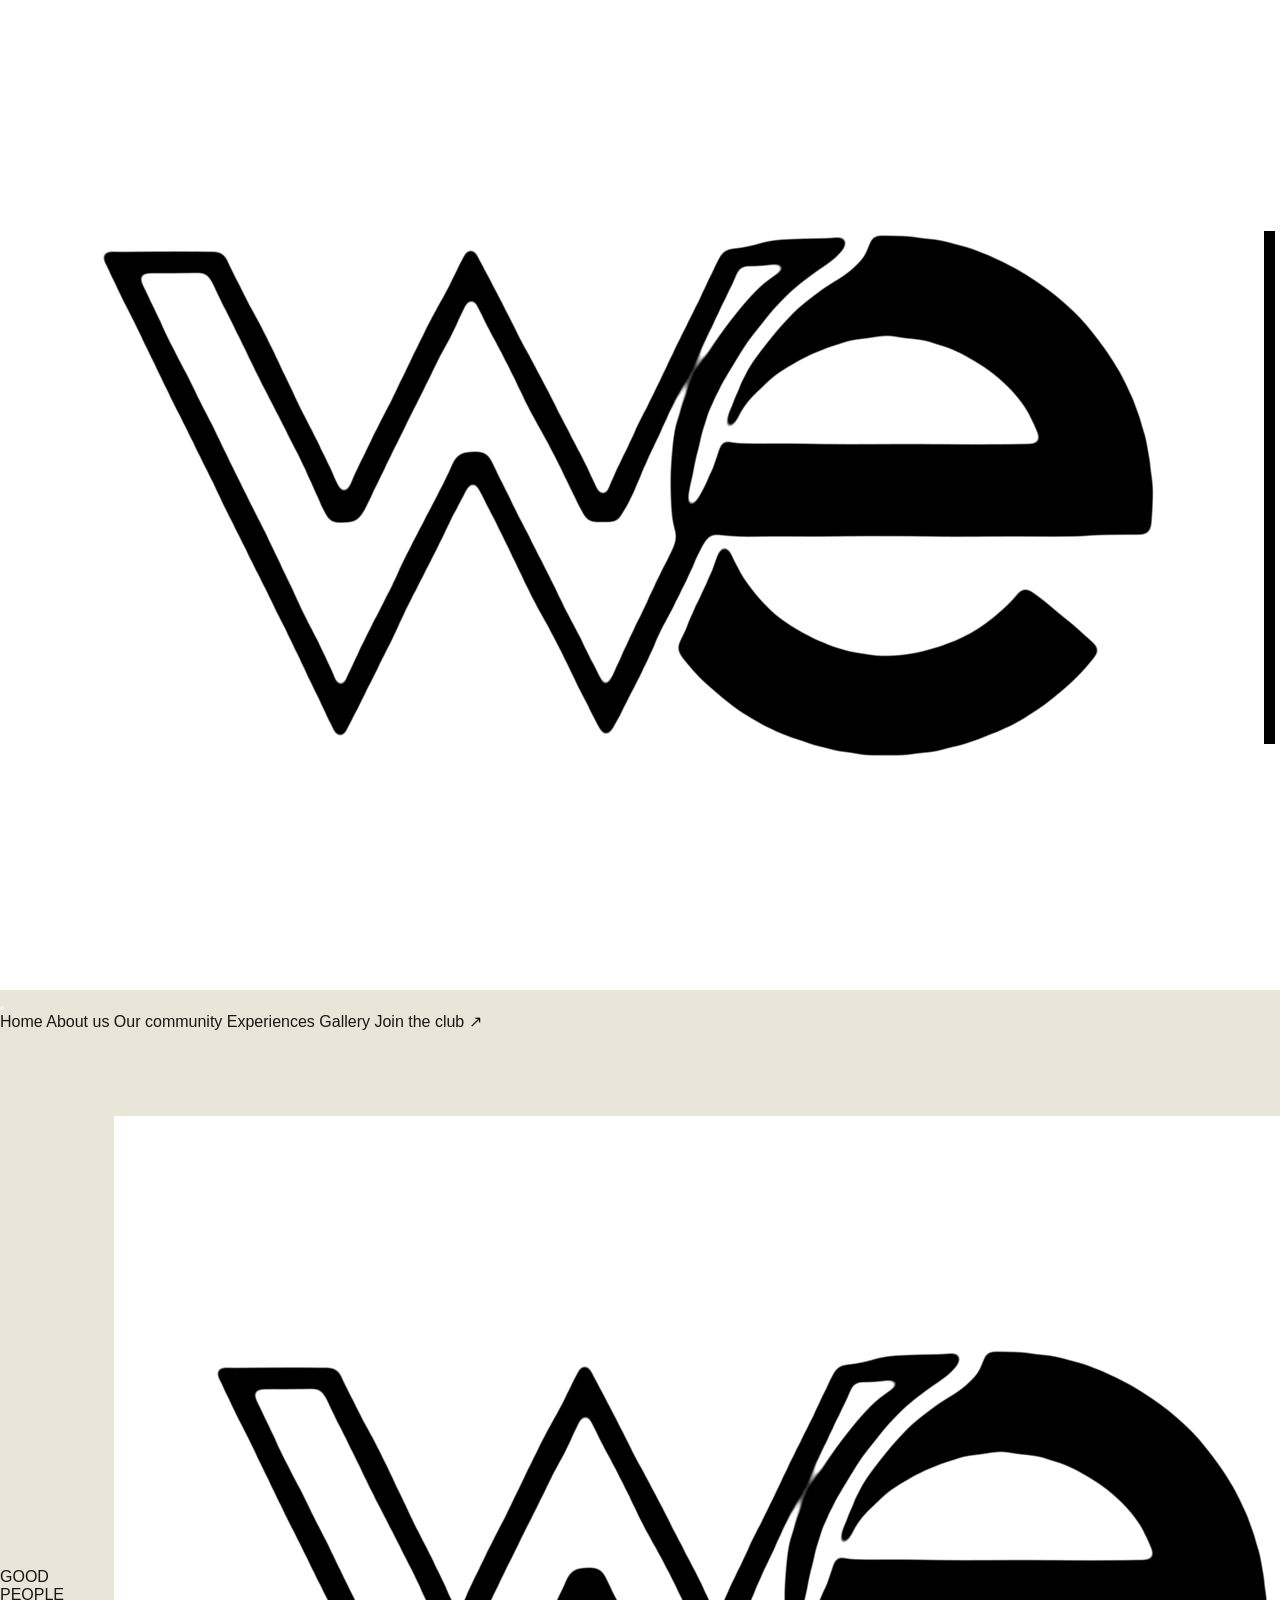
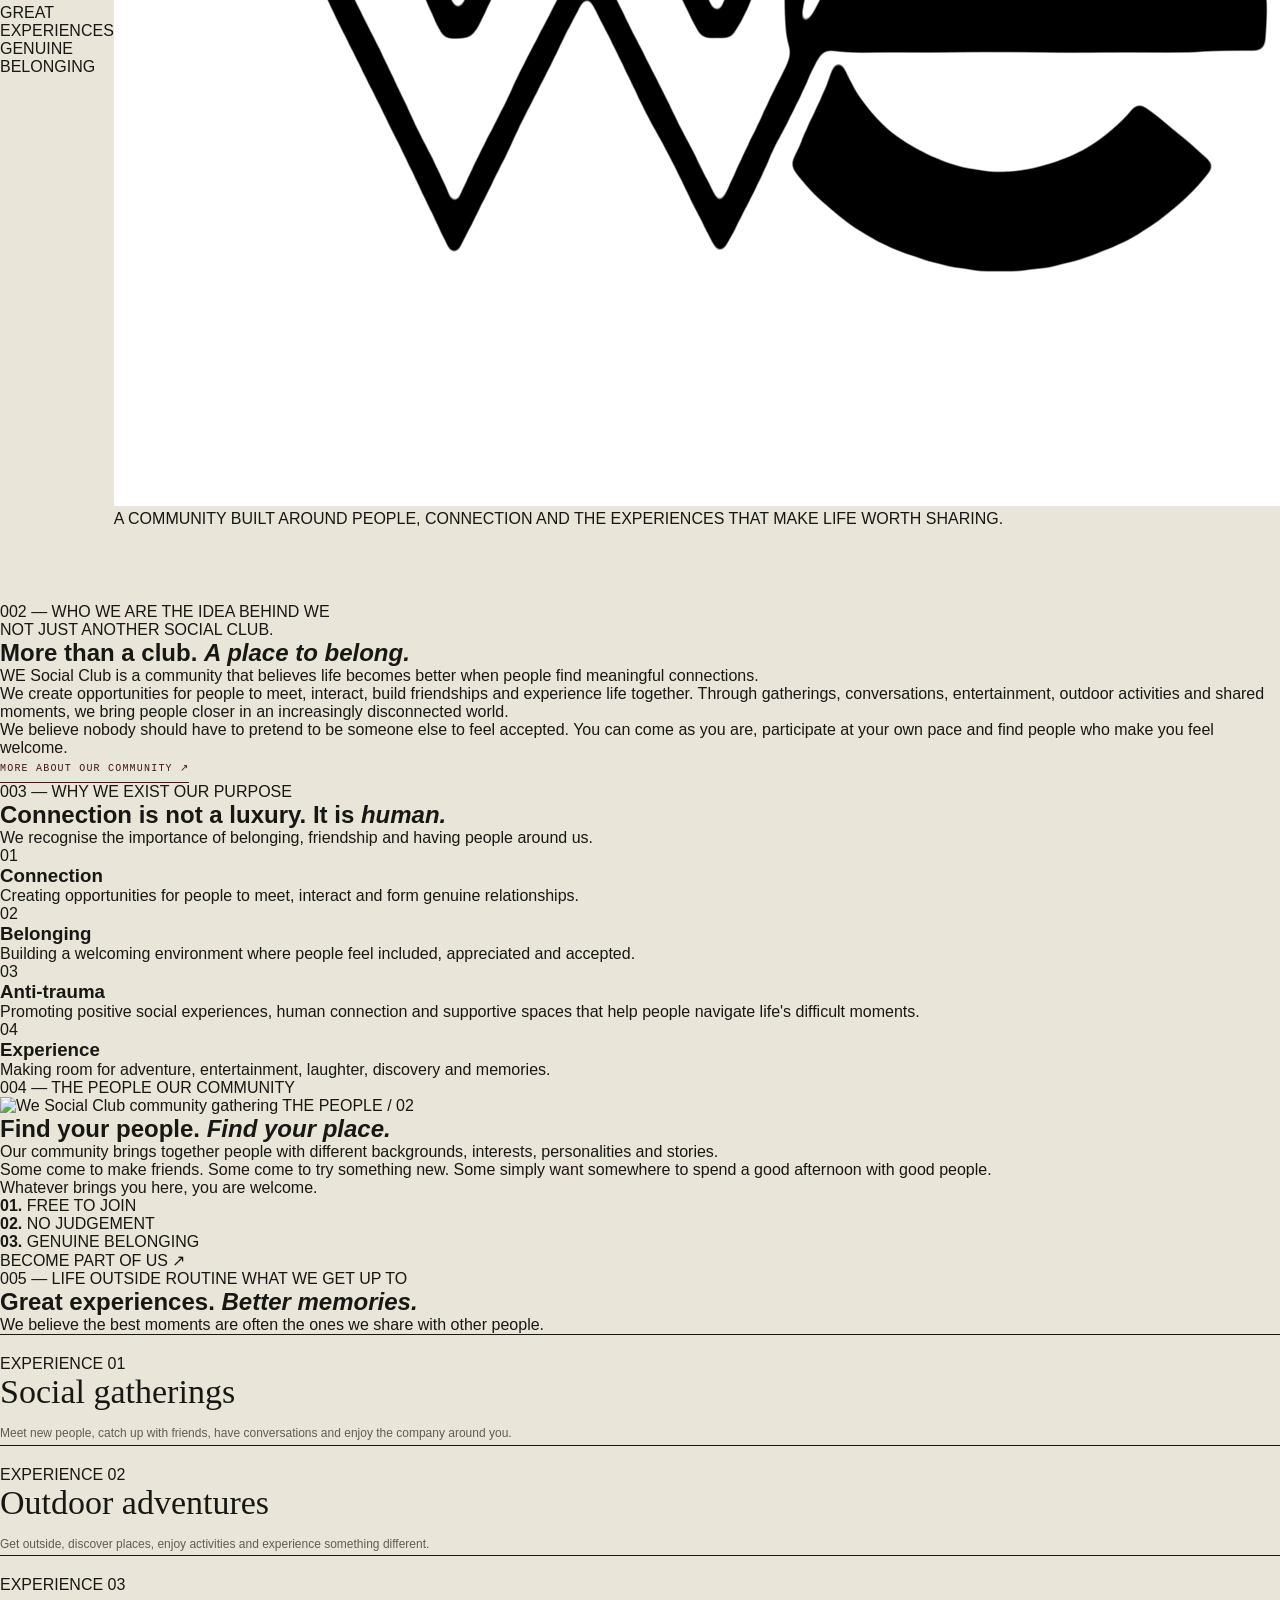
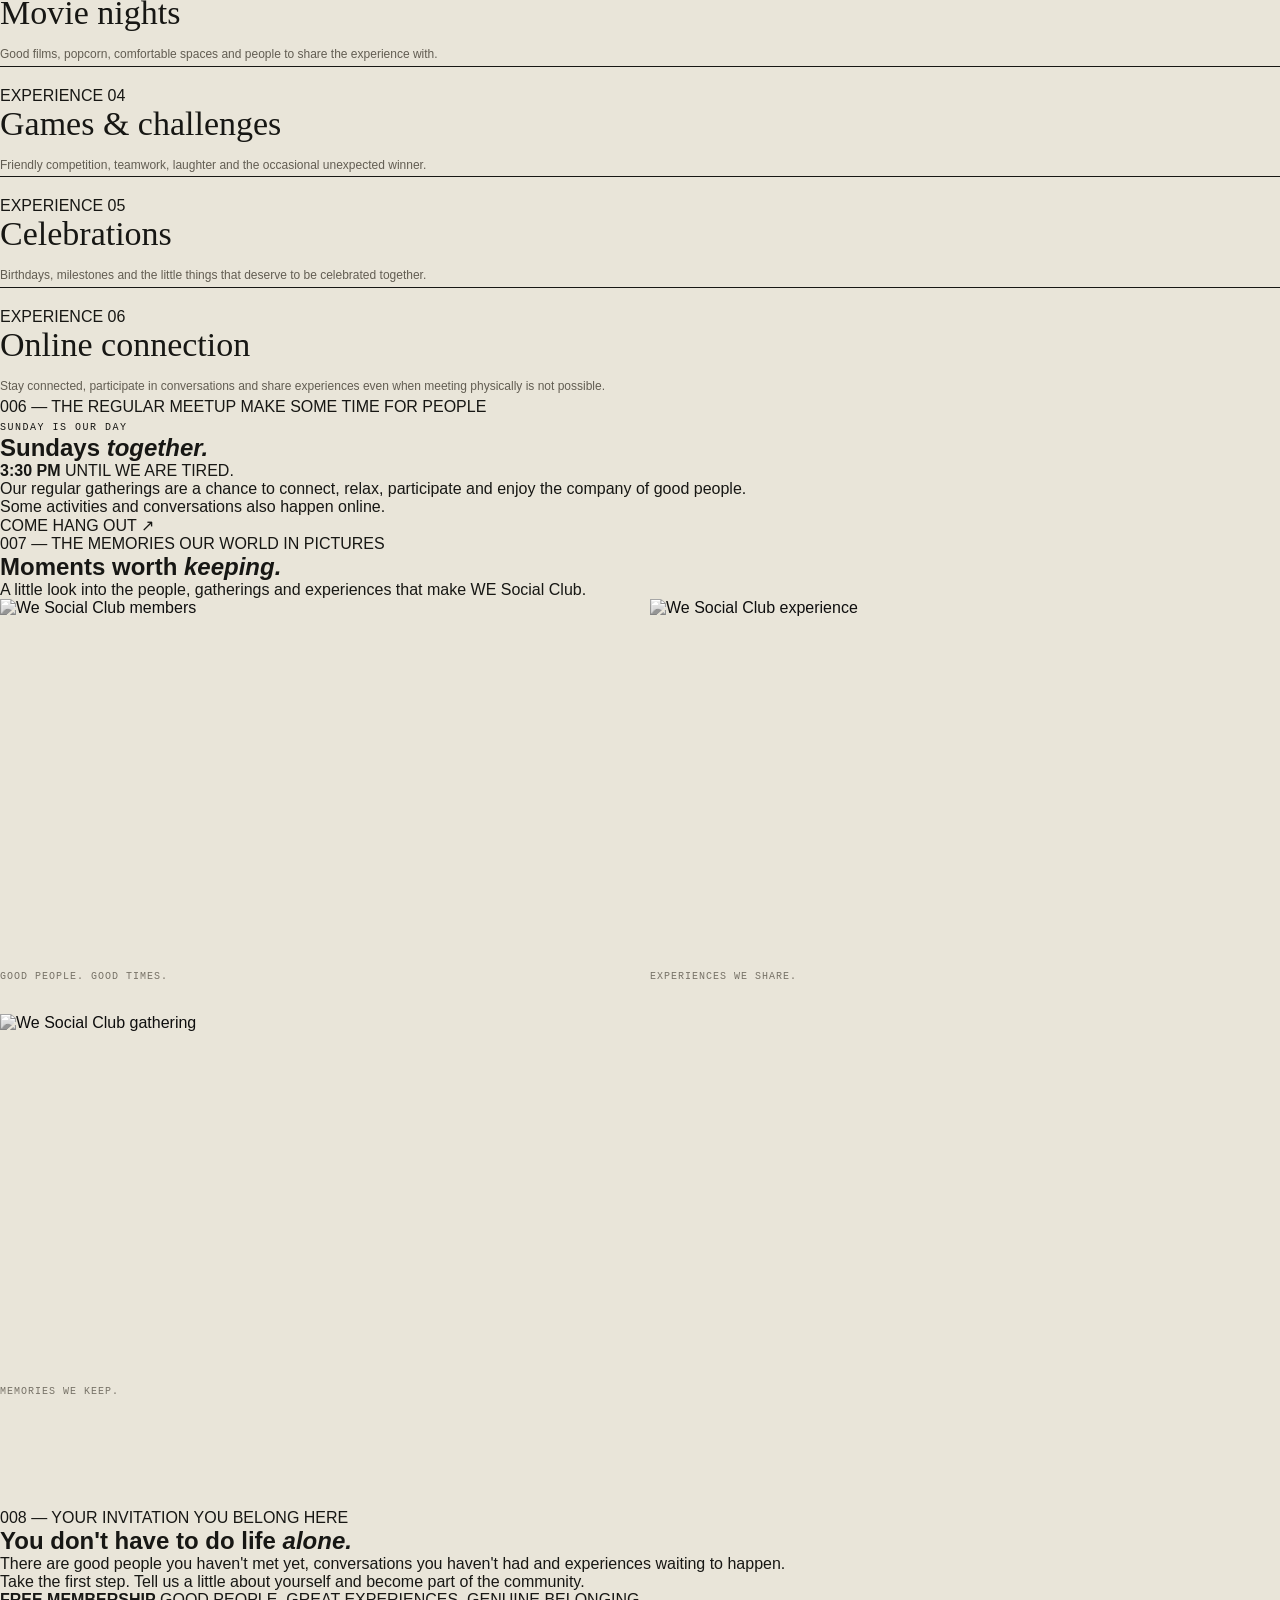
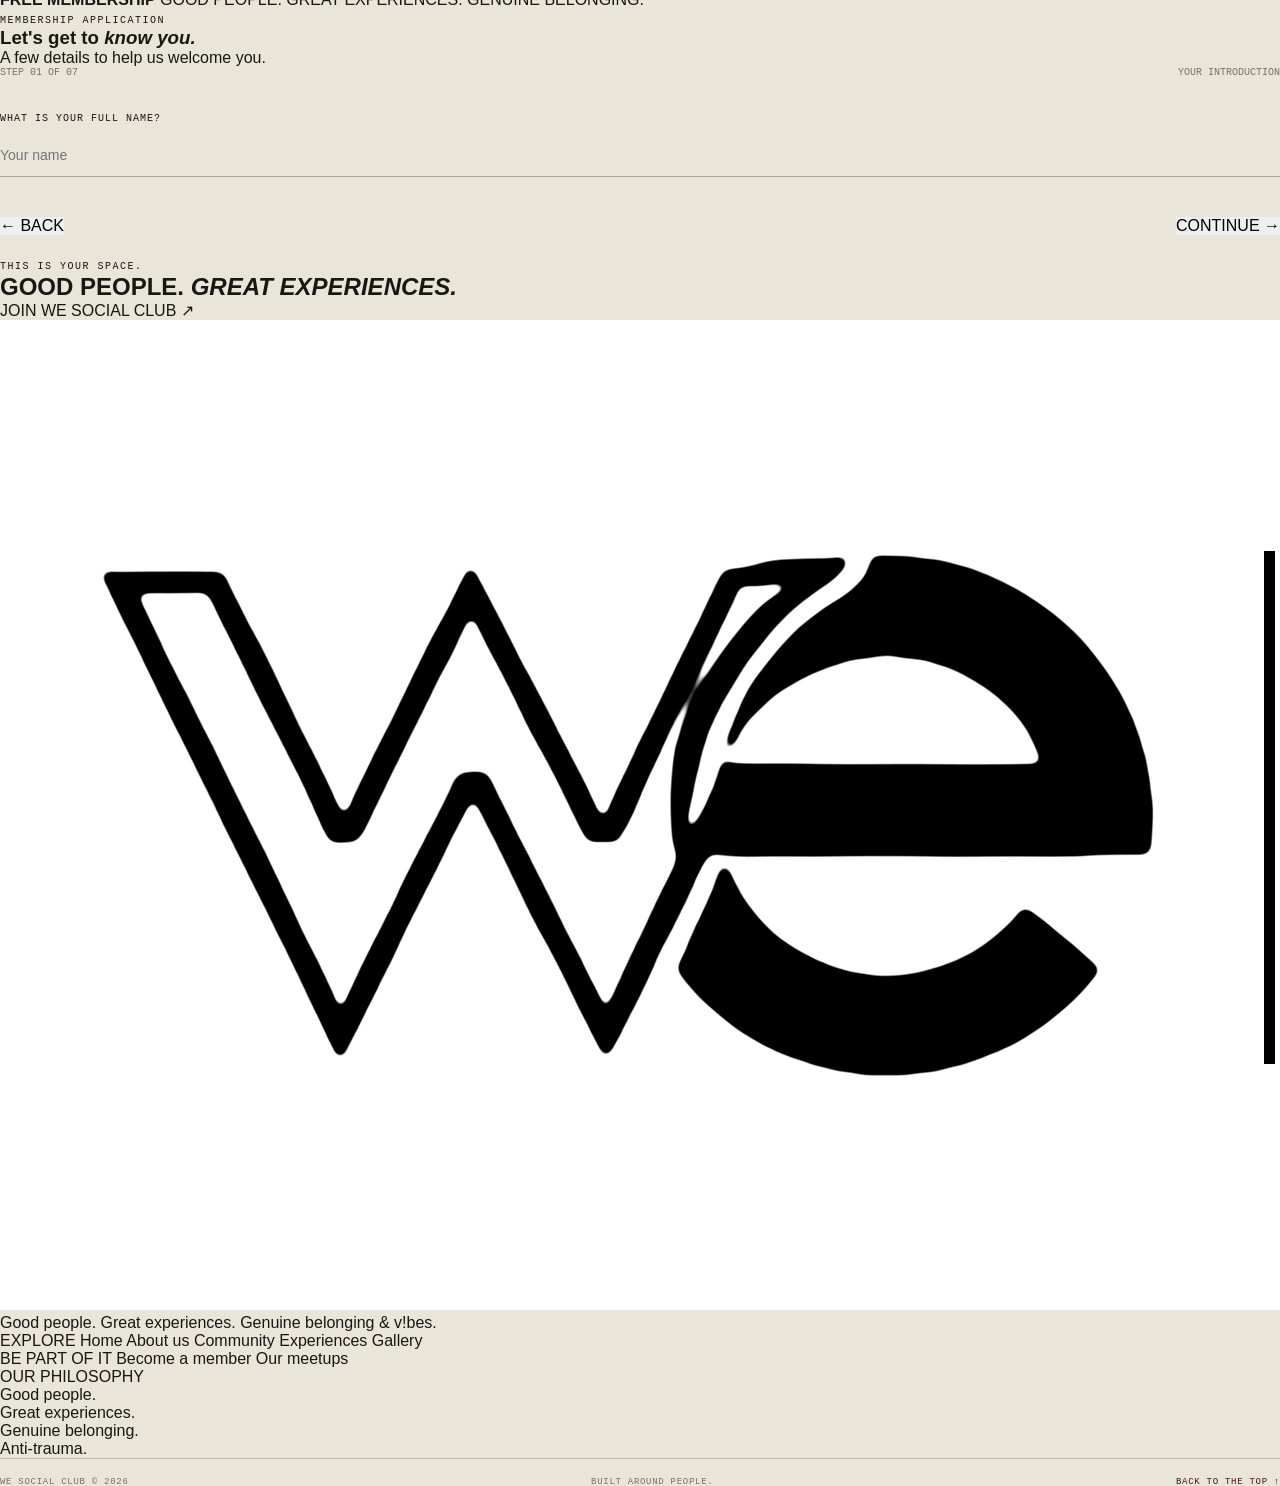
==== commit 9a386806: "Update index.html" ====
--- a/index.html
+++ b/index.html
@@ -1,80 +1,1140 @@
 <!DOCTYPE html>
 <html lang="en">
+
 <head>
-  <meta charset="UTF-8">
-  <meta name="viewport" content="width=device-width, initial-scale=1.0">
-  <meta name="theme-color" content="#e9e5d9">
-
-  <title>WE Social Club — Good People. Great Experiences.</title>
-
-  <link rel="preconnect" href="https://fonts.googleapis.com">
-  <link rel="preconnect" href="https://fonts.gstatic.com" crossorigin>
-
-  <link href="https://fonts.googleapis.com/css2?family=DM+Mono:wght@400;500&family=Instrument+Serif:ital@0;1&family=Manrope:wght@400;500;600;700;800&display=swap" rel="stylesheet">
-
-  <link rel="stylesheet" href="style.css">
+    <meta charset="UTF-8">
+    <meta name="viewport" content="width=device-width, initial-scale=1.0">
+
+    <meta name="description" content="WE Social Club — Good people, great experiences and genuine belonging. A community built around connection, friendship and shared experiences.">
+
+    <meta name="theme-color" content="#e9e5d9">
+
+    <title>WE Social Club | Good People. Great Experiences.</title>
+
+    <link rel="stylesheet" href="style.css">
+
 </head>
 
 <body>
 
-  <div class="paper-grain"></div>
-
-  <header class="site-header">
-
-    <a href="index.html" class="brand" aria-label="WE Social Club home">
-      <img src="WE_Social_Club_final.png" alt="WE Social Club logo">
-    </a>
-
-    <div class="header-right">
-      <span class="location-tag">MBale, UGANDA</span>
-
-      <button class="menu-toggle" id="menuToggle" aria-label="Open navigation">
-        <span></span>
-        <span></span>
-      </button>
-    </div>
-
-  </header>
-
-  <nav class="navigation" id="navigation">
-    <div class="nav-inner">
-      <span class="nav-label">FIND YOUR PEOPLE</span>
-
-      <a href="index.html">Home <span>01</span></a>
-      <a href="index.html?page=about">About us <span>02</span></a>
-      <a href="index.html?page=community">Community <span>03</span></a>
-      <a href="index.html?page=experiences">Experiences <span>04</span></a>
-      <a href="index.html?page=gallery">Gallery <span>05</span></a>
-
-      <a href="index.html?page=join" class="nav-join">
-        Join the club <span>↗</span>
-      </a>
-    </div>
-  </nav>
-
-  <main id="app">
-    <!-- Page content is loaded by script.js -->
-  </main>
-
-  <footer class="site-footer">
-    <div class="footer-top">
-      <img src="WE_Social_Club_final.png" alt="WE Social Club" class="footer-logo">
-
-      <p>
-        GOOD PEOPLE.<br>
-        GREAT EXPERIENCES.<br>
-        GENUINE BELONGING.
-      </p>
-    </div>
-
-    <div class="footer-bottom">
-      <span>WE SOCIAL CLUB © 2026</span>
-      <span>MADE FOR PEOPLE, BY PEOPLE.</span>
-      <a href="index.html?page=join">BE PART OF IT ↗</a>
-    </div>
-  </footer>
-
-  <script src="script.js"></script>
+    <!-- PAPER TEXTURE -->
+    <div class="paper-texture"></div>
+
+
+    <!-- =================================
+         HEADER
+    ================================== -->
+
+    <header class="header">
+
+        <a href="#home" class="header-logo">
+            <img src="WE_Social_Club_final.png"
+                 alt="WE Social Club">
+        </a>
+
+        <button class="menu-button"
+                id="menuButton"
+                aria-label="Open navigation"
+                aria-expanded="false">
+
+            <span></span>
+            <span></span>
+            <span></span>
+
+        </button>
+
+        <nav class="main-navigation" id="mainNavigation">
+
+            <a href="#home">Home</a>
+
+            <a href="#about">About us</a>
+
+            <a href="#community">Our community</a>
+
+            <a href="#experiences">Experiences</a>
+
+            <a href="#gallery">Gallery</a>
+
+            <a href="#join" class="navigation-join">
+                Join the club <span>↗</span>
+            </a>
+
+        </nav>
+
+    </header>
+
+
+
+    <main>
+
+
+        <!-- =================================
+             HOME / HERO
+        ================================== -->
+
+        <section class="hero" id="home">
+
+            <div class="hero-topline">
+
+                <span>GOOD PEOPLE</span>
+
+                <span>GREAT EXPERIENCES</span>
+
+                <span>GENUINE BELONGING</span>
+
+            </div>
+
+
+            <div class="hero-brand">
+
+                <div class="hero-logo-wrap">
+
+                    <img
+                        src="WE_Social_Club_final.png"
+                        alt="WE Social Club"
+                        class="hero-logo">
+
+                </div>
+
+                <p class="brand-description">
+                    A COMMUNITY BUILT AROUND PEOPLE,
+                    CONNECTION AND THE EXPERIENCES
+                    THAT MAKE LIFE WORTH SHARING.
+                </p>
+
+            </div>
+
+
+            <div class="hero-main">
+
+                <div class="hero-title-area">
+
+                    <span class="section-number">
+                        001 — THE COMMUNITY
+                    </span>
+
+                    <h1>
+                        GOOD PEOPLE.
+                        <span>GREAT <em>V!BES.</em></span>
+                    </h1>
+
+                    <p class="hero-description">
+
+                        Life is not meant to be experienced
+                        alone. We bring people together through
+                        friendship, shared experiences,
+                        meaningful conversations and genuine
+                        human connection.
+
+                    </p>
+
+                    <div class="hero-actions">
+
+                        <a href="#join" class="button button-dark">
+                            FIND YOUR PEOPLE <span>↗</span>
+                        </a>
+
+                        <a href="#about" class="simple-link">
+                            GET TO KNOW US
+                        </a>
+
+                    </div>
+
+                </div>
+
+
+                <div class="hero-image-area">
+
+                    <figure class="hero-image">
+
+                        <img src="com1.jpeg"
+                             alt="Members of We Social Club">
+
+                        <figcaption>
+                            <span>WE ARE BETTER TOGETHER.</span>
+                            <span>01 / 03</span>
+                        </figcaption>
+
+                    </figure>
+
+                    <div class="hero-side-note">
+
+                        <span class="small-label">
+                            OUR PHILOSOPHY
+                        </span>
+
+                        <p>
+                            Good people.
+                            Good energy.
+                            <em>Real connections.</em>
+                        </p>
+
+                    </div>
+
+                </div>
+
+            </div>
+
+
+            <div class="hero-bottomline">
+
+                <span>COME AS YOU ARE.</span>
+
+                <span>THERE IS ROOM FOR YOU HERE.</span>
+
+                <a href="#community">DISCOVER THE COMMUNITY ↓</a>
+
+            </div>
+
+        </section>
+
+
+
+        <!-- =================================
+             INTRODUCTION
+        ================================== -->
+
+        <section class="introduction section-padding" id="about">
+
+            <div class="section-label">
+                <span>002 — WHO WE ARE</span>
+                <span>THE IDEA BEHIND WE</span>
+            </div>
+
+
+            <div class="introduction-grid">
+
+                <div class="introduction-side">
+
+                    <span class="vertical-note">
+                        NOT JUST ANOTHER SOCIAL CLUB.
+                    </span>
+
+                </div>
+
+
+                <div class="introduction-content">
+
+                    <h2>
+                        More than a club.
+                        <em>A place to belong.</em>
+                    </h2>
+
+                    <p class="large-paragraph">
+
+                        WE Social Club is a community that
+                        believes life becomes better when
+                        people find meaningful connections.
+
+                    </p>
+
+                    <p>
+
+                        We create opportunities for people
+                        to meet, interact, build friendships
+                        and experience life together.
+
+                        Through gatherings, conversations,
+                        entertainment, outdoor activities
+                        and shared moments, we bring people
+                        closer in an increasingly disconnected
+                        world.
+
+                    </p>
+
+                    <p>
+
+                        We believe nobody should have to
+                        pretend to be someone else to feel
+                        accepted. You can come as you are,
+                        participate at your own pace and
+                        find people who make you feel welcome.
+
+                    </p>
+
+                    <a href="#community" class="text-link">
+                        MORE ABOUT OUR COMMUNITY ↗
+                    </a>
+
+                </div>
+
+            </div>
+
+        </section>
+
+
+
+        <!-- =================================
+             OUR PURPOSE
+        ================================== -->
+
+        <section class="purpose-section section-padding">
+
+            <div class="section-label">
+                <span>003 — WHY WE EXIST</span>
+                <span>OUR PURPOSE</span>
+            </div>
+
+
+            <div class="purpose-heading">
+
+                <h2>
+                    Connection is not
+                    a luxury. It is
+                    <em>human.</em>
+                </h2>
+
+                <p>
+
+                    We recognise the importance of
+                    belonging, friendship and having
+                    people around us.
+
+                </p>
+
+            </div>
+
+
+            <div class="purpose-grid">
+
+                <article class="purpose-card">
+
+                    <span class="card-number">01</span>
+
+                    <h3>Connection</h3>
+
+                    <p>
+
+                        Creating opportunities for people
+                        to meet, interact and form genuine
+                        relationships.
+
+                    </p>
+
+                </article>
+
+
+                <article class="purpose-card">
+
+                    <span class="card-number">02</span>
+
+                    <h3>Belonging</h3>
+
+                    <p>
+
+                        Building a welcoming environment
+                        where people feel included,
+                        appreciated and accepted.
+
+                    </p>
+
+                </article>
+
+
+                <article class="purpose-card">
+
+                    <span class="card-number">03</span>
+
+                    <h3>Anti-trauma</h3>
+
+                    <p>
+
+                        Promoting positive social experiences,
+                        human connection and supportive
+                        spaces that help people navigate
+                        life's difficult moments.
+
+                    </p>
+
+                </article>
+
+
+                <article class="purpose-card">
+
+                    <span class="card-number">04</span>
+
+                    <h3>Experience</h3>
+
+                    <p>
+
+                        Making room for adventure,
+                        entertainment, laughter,
+                        discovery and memories.
+
+                    </p>
+
+                </article>
+
+            </div>
+
+        </section>
+
+
+
+        <!-- =================================
+             COMMUNITY
+        ================================== -->
+
+        <section class="community-section section-padding"
+                 id="community">
+
+            <div class="section-label">
+                <span>004 — THE PEOPLE</span>
+                <span>OUR COMMUNITY</span>
+            </div>
+
+
+            <div class="community-grid">
+
+                <div class="community-image">
+
+                    <img src="com2.jpeg"
+                         alt="We Social Club community gathering">
+
+                    <span class="image-index">THE PEOPLE / 02</span>
+
+                </div>
+
+
+                <div class="community-content">
+
+                    <h2>
+                        Find your people.
+                        <em>Find your place.</em>
+                    </h2>
+
+                    <p>
+
+                        Our community brings together people
+                        with different backgrounds, interests,
+                        personalities and stories.
+
+                    </p>
+
+                    <p>
+
+                        Some come to make friends.
+                        Some come to try something new.
+                        Some simply want somewhere to spend
+                        a good afternoon with good people.
+
+                    </p>
+
+                    <p>
+
+                        Whatever brings you here, you are
+                        welcome.
+
+                    </p>
+
+
+                    <div class="community-values">
+
+                        <div>
+                            <strong>01.</strong>
+                            <span>FREE TO JOIN</span>
+                        </div>
+
+                        <div>
+                            <strong>02.</strong>
+                            <span>NO JUDGEMENT</span>
+                        </div>
+
+                        <div>
+                            <strong>03.</strong>
+                            <span>GENUINE BELONGING</span>
+                        </div>
+
+                    </div>
+
+
+                    <a href="#join" class="button button-dark">
+                        BECOME PART OF US ↗
+                    </a>
+
+                </div>
+
+            </div>
+
+        </section>
+
+
+
+        <!-- =================================
+             EXPERIENCES
+        ================================== -->
+
+        <section class="experiences-section section-padding"
+                 id="experiences">
+
+            <div class="section-label">
+                <span>005 — LIFE OUTSIDE ROUTINE</span>
+                <span>WHAT WE GET UP TO</span>
+            </div>
+
+
+            <div class="experiences-heading">
+
+                <h2>
+                    Great experiences.
+                    <em>Better memories.</em>
+                </h2>
+
+                <p>
+
+                    We believe the best moments are often
+                    the ones we share with other people.
+
+                </p>
+
+            </div>
+
+
+            <div class="experiences-grid">
+
+                <article class="experience-card">
+
+                    <div class="experience-number">
+                        EXPERIENCE 01
+                    </div>
+
+                    <h3>Social gatherings</h3>
+
+                    <p>
+
+                        Meet new people, catch up with
+                        friends, have conversations and
+                        enjoy the company around you.
+
+                    </p>
+
+                </article>
+
+
+                <article class="experience-card">
+
+                    <div class="experience-number">
+                        EXPERIENCE 02
+                    </div>
+
+                    <h3>Outdoor adventures</h3>
+
+                    <p>
+
+                        Get outside, discover places,
+                        enjoy activities and experience
+                        something different.
+
+                    </p>
+
+                </article>
+
+
+                <article class="experience-card">
+
+                    <div class="experience-number">
+                        EXPERIENCE 03
+                    </div>
+
+                    <h3>Movie nights</h3>
+
+                    <p>
+
+                        Good films, popcorn, comfortable
+                        spaces and people to share the
+                        experience with.
+
+                    </p>
+
+                </article>
+
+
+                <article class="experience-card">
+
+                    <div class="experience-number">
+                        EXPERIENCE 04
+                    </div>
+
+                    <h3>Games & challenges</h3>
+
+                    <p>
+
+                        Friendly competition, teamwork,
+                        laughter and the occasional
+                        unexpected winner.
+
+                    </p>
+
+                </article>
+
+
+                <article class="experience-card">
+
+                    <div class="experience-number">
+                        EXPERIENCE 05
+                    </div>
+
+                    <h3>Celebrations</h3>
+
+                    <p>
+
+                        Birthdays, milestones and the
+                        little things that deserve
+                        to be celebrated together.
+
+                    </p>
+
+                </article>
+
+
+                <article class="experience-card">
+
+                    <div class="experience-number">
+                        EXPERIENCE 06
+                    </div>
+
+                    <h3>Online connection</h3>
+
+                    <p>
+
+                        Stay connected, participate
+                        in conversations and share
+                        experiences even when meeting
+                        physically is not possible.
+
+                    </p>
+
+                </article>
+
+            </div>
+
+        </section>
+
+
+
+        <!-- =================================
+             WHEN WE MEET
+        ================================== -->
+
+        <section class="meetup-section">
+
+            <div class="meetup-inner">
+
+                <div class="section-label">
+                    <span>006 — THE REGULAR MEETUP</span>
+                    <span>MAKE SOME TIME FOR PEOPLE</span>
+                </div>
+
+
+                <div class="meetup-content">
+
+                    <div>
+
+                        <span class="small-label">
+                            SUNDAY IS OUR DAY
+                        </span>
+
+                        <h2>
+                            Sundays
+                            <em>together.</em>
+                        </h2>
+
+                    </div>
+
+
+                    <div class="meetup-details">
+
+                        <div class="meetup-time">
+                            <strong>3:30 PM</strong>
+                            <span>UNTIL WE ARE TIRED.</span>
+                        </div>
+
+                        <p>
+
+                            Our regular gatherings are a
+                            chance to connect, relax,
+                            participate and enjoy the
+                            company of good people.
+
+                        </p>
+
+                        <p>
+
+                            Some activities and conversations
+                            also happen online.
+
+                        </p>
+
+                        <a href="#join" class="button button-light">
+                            COME HANG OUT ↗
+                        </a>
+
+                    </div>
+
+                </div>
+
+            </div>
+
+        </section>
+
+
+
+        <!-- =================================
+             GALLERY
+        ================================== -->
+
+        <section class="gallery-section section-padding"
+                 id="gallery">
+
+            <div class="section-label">
+                <span>007 — THE MEMORIES</span>
+                <span>OUR WORLD IN PICTURES</span>
+            </div>
+
+
+            <div class="gallery-heading">
+
+                <h2>
+                    Moments worth
+                    <em>keeping.</em>
+                </h2>
+
+                <p>
+
+                    A little look into the people,
+                    gatherings and experiences
+                    that make WE Social Club.
+
+                </p>
+
+            </div>
+
+
+            <div class="gallery-grid">
+
+                <figure class="gallery-item gallery-large">
+
+                    <img src="com1.jpeg"
+                         alt="We Social Club members">
+
+                    <figcaption>
+                        GOOD PEOPLE. GOOD TIMES.
+                    </figcaption>
+
+                </figure>
+
+
+                <figure class="gallery-item">
+
+                    <img src="com2.jpeg"
+                         alt="We Social Club experience">
+
+                    <figcaption>
+                        EXPERIENCES WE SHARE.
+                    </figcaption>
+
+                </figure>
+
+
+                <figure class="gallery-item">
+
+                    <img src="com3.jpeg"
+                         alt="We Social Club gathering">
+
+                    <figcaption>
+                        MEMORIES WE KEEP.
+                    </figcaption>
+
+                </figure>
+
+            </div>
+
+        </section>
+
+
+
+        <!-- =================================
+             JOIN US
+        ================================== -->
+
+        <section class="join-section section-padding"
+                 id="join">
+
+            <div class="section-label">
+                <span>008 — YOUR INVITATION</span>
+                <span>YOU BELONG HERE</span>
+            </div>
+
+
+            <div class="join-grid">
+
+                <div class="join-message">
+
+                    <h2>
+                        You don't have
+                        to do life
+                        <em>alone.</em>
+                    </h2>
+
+                    <p>
+
+                        There are good people you haven't
+                        met yet, conversations you haven't
+                        had and experiences waiting to happen.
+
+                    </p>
+
+                    <p>
+
+                        Take the first step.
+                        Tell us a little about yourself
+                        and become part of the community.
+
+                    </p>
+
+                    <div class="join-highlight">
+
+                        <strong>FREE MEMBERSHIP</strong>
+
+                        <span>
+                            GOOD PEOPLE. GREAT EXPERIENCES.
+                            GENUINE BELONGING.
+                        </span>
+
+                    </div>
+
+                </div>
+
+
+                <div class="registration-area">
+
+                    <div class="registration-heading">
+
+                        <span class="small-label">
+                            MEMBERSHIP APPLICATION
+                        </span>
+
+                        <h3>
+                            Let's get to
+                            <em>know you.</em>
+                        </h3>
+
+                        <p>
+                            A few details to help us welcome you.
+                        </p>
+
+                    </div>
+
+
+                    <!-- THE JAVASCRIPT WILL POWER THIS FORM -->
+
+                    <form id="membershipForm">
+
+                        <div class="form-progress">
+
+                            <span id="stepLabel">
+                                STEP 01 OF 07
+                            </span>
+
+                            <span>YOUR INTRODUCTION</span>
+
+                        </div>
+
+
+                        <div class="progress-track">
+                            <div id="progressFill"></div>
+                        </div>
+
+
+                        <div class="form-step active">
+
+                            <label for="name">
+                                What is your full name?
+                            </label>
+
+                            <input
+                                type="text"
+                                id="name"
+                                name="name"
+                                placeholder="Your name"
+                                required>
+
+                        </div>
+
+
+                        <div class="form-step">
+
+                            <label for="age">
+                                How old are you?
+                            </label>
+
+                            <input
+                                type="number"
+                                id="age"
+                                name="age"
+                                min="18"
+                                placeholder="Your age"
+                                required>
+
+                        </div>
+
+
+                        <div class="form-step">
+
+                            <label for="location">
+                                Where are you based?
+                            </label>
+
+                            <input
+                                type="text"
+                                id="location"
+                                name="location"
+                                placeholder="Your town or district"
+                                required>
+
+                        </div>
+
+
+                        <div class="form-step">
+
+                            <label for="about">
+                                Tell us a little about yourself.
+                            </label>
+
+                            <textarea
+                                id="about"
+                                name="about"
+                                placeholder="Who are you?"
+                                required></textarea>
+
+                        </div>
+
+
+                        <div class="form-step">
+
+                            <label for="interests">
+                                What are your interests?
+                            </label>
+
+                            <textarea
+                                id="interests"
+                                name="interests"
+                                placeholder="What do you enjoy?"
+                                required></textarea>
+
+                        </div>
+
+
+                        <div class="form-step">
+
+                            <label for="skills">
+                                What skills or talents would you like to share?
+                            </label>
+
+                            <textarea
+                                id="skills"
+                                name="skills"
+                                placeholder="Tell us about your skills and talents"></textarea>
+
+                        </div>
+
+
+                        <div class="form-step">
+
+                            <label for="participation">
+                                How would you like to participate?
+                            </label>
+
+                            <select
+                                id="participation"
+                                name="participation"
+                                required>
+
+                                <option value="">
+                                    Select an option
+                                </option>
+
+                                <option value="Physical meetups">
+                                    Physical meetups
+                                </option>
+
+                                <option value="Online activities">
+                                    Online activities
+                                </option>
+
+                                <option value="Both">
+                                    Both
+                                </option>
+
+                            </select>
+
+
+                            <label for="whatsapp">
+                                Your WhatsApp number
+                            </label>
+
+                            <input
+                                type="tel"
+                                id="whatsapp"
+                                name="whatsapp"
+                                placeholder="+256..."
+                                required>
+
+
+                            <label for="extra">
+                                Anything else you want us to know?
+                            </label>
+
+                            <textarea
+                                id="extra"
+                                name="extra"
+                                placeholder="Optional"></textarea>
+
+                        </div>
+
+
+                        <div class="form-buttons">
+
+                            <button
+                                type="button"
+                                id="backButton">
+                                ← BACK
+                            </button>
+
+                            <button
+                                type="button"
+                                id="nextButton">
+                                CONTINUE →
+                            </button>
+
+                        </div>
+
+
+                        <p id="formMessage"
+                           class="form-message"></p>
+
+                    </form>
+
+                </div>
+
+            </div>
+
+        </section>
+
+
+
+        <!-- =================================
+             FINAL INVITATION
+        ================================== -->
+
+        <section class="final-invitation">
+
+            <div class="final-invitation-inner">
+
+                <span class="small-label">
+                    THIS IS YOUR SPACE.
+                </span>
+
+                <h2>
+                    GOOD PEOPLE.
+                    <em>GREAT EXPERIENCES.</em>
+                </h2>
+
+                <a href="#join" class="button button-light">
+                    JOIN WE SOCIAL CLUB ↗
+                </a>
+
+            </div>
+
+        </section>
+
+
+    </main>
+
+
+
+    <!-- =================================
+         FOOTER
+    ================================== -->
+
+    <footer class="footer">
+
+        <div class="footer-main">
+
+            <div class="footer-brand">
+
+                <img src="WE_Social_Club_final.png"
+                     alt="WE Social Club">
+
+                <p>
+                    Good people. Great experiences.
+                    Genuine belonging & v!bes.
+                </p>
+
+            </div>
+
+
+            <div class="footer-column">
+
+                <span>EXPLORE</span>
+
+                <a href="#home">Home</a>
+
+                <a href="#about">About us</a>
+
+                <a href="#community">Community</a>
+
+                <a href="#experiences">Experiences</a>
+
+                <a href="#gallery">Gallery</a>
+
+            </div>
+
+
+            <div class="footer-column">
+
+                <span>BE PART OF IT</span>
+
+                <a href="#join">Become a member</a>
+
+                <a href="#meetup">Our meetups</a>
+
+            </div>
+
+
+            <div class="footer-column">
+
+                <span>OUR PHILOSOPHY</span>
+
+                <p>Good people.</p>
+
+                <p>Great experiences.</p>
+
+                <p>Genuine belonging.</p>
+
+                <p>Anti-trauma.</p>
+
+            </div>
+
+        </div>
+
+
+        <div class="footer-bottom">
+
+            <span>WE SOCIAL CLUB © 2026</span>
+
+            <span>BUILT AROUND PEOPLE.</span>
+
+            <a href="#home">BACK TO THE TOP ↑</a>
+
+        </div>
+
+    </footer>
+
+
+
+    <script src="script.js"></script>
 
 </body>
+
 </html>
--- a/style.css
+++ b/style.css
@@ -1,10 +1,15 @@
-```css
 :root {
-  --paper: #f1eee5;
+  --paper: #e9e5d9;
+  --paper-light: #f1eee5;
   --ink: #171714;
-  --red: #a52c20;
-  --muted: #77746c;
-  --line: rgba(23, 23, 20, 0.25);
+  --muted: #777267;
+  --blood: #421716;
+  --blood-light: #5b211e;
+  --line: rgba(23, 23, 20, 0.2);
+
+  --serif: "Instrument Serif", Georgia, serif;
+  --sans: "Manrope", sans-serif;
+  --mono: "DM Mono", monospace;
 }
 
 * {
@@ -14,24 +19,15 @@
 }
 
 html {
-  scroll-behavior: smooth;
+  background: var(--paper);
 }
 
 body {
   background: var(--paper);
   color: var(--ink);
-  font-family: "DM Sans", sans-serif;
+  font-family: var(--sans);
   overflow-x: hidden;
-}
-
-body::before {
-  content: "";
-  position: fixed;
-  inset: 0;
-  z-index: 1000;
-  pointer-events: none;
-  opacity: 0.13;
-  background-image: url("data:image/svg+xml,%3Csvg viewBox='0 0 180 180' xmlns='http://www.w3.org/2000/svg'%3E%3Cfilter id='n'%3E%3CfeTurbulence type='fractalNoise' baseFrequency='.9' numOctaves='3' stitchTiles='stitch'/%3E%3C/filter%3E%3Crect width='100%25' height='100%25' filter='url(%23n)' opacity='.45'/%3E%3C/svg%3E");
+  min-height: 100vh;
 }
 
 a {
@@ -39,589 +35,616 @@
   text-decoration: none;
 }
 
-button,
-input,
-textarea,
-select {
+button {
   font: inherit;
 }
 
-::selection {
-  background: var(--red);
-  color: white;
-}
-
 .paper-grain {
-  display: none;
+  position: fixed;
+  inset: 0;
+  pointer-events: none;
+  z-index: 50;
+  opacity: 0.17;
+  background-image: url("data:image/svg+xml,%3Csvg viewBox='0 0 180 180' xmlns='http://www.w3.org/2000/svg'%3E%3Cfilter id='n'%3E%3CfeTurbulence type='fractalNoise' baseFrequency='.92' numOctaves='3' stitchTiles='stitch'/%3E%3C/filter%3E%3Crect width='100%25' height='100%25' filter='url(%23n)' opacity='.35'/%3E%3C/svg%3E");
 }
 
 /* HEADER */
 
 .site-header {
-  min-height: 90px;
-  padding: 18px 7%;
-  display: flex;
+  min-height: 112px;
+  padding: 20px 5.5%;
+  display: flex;
+  align-items: center;
   justify-content: space-between;
-  align-items: center;
   border-bottom: 1px solid var(--line);
   position: relative;
-  z-index: 20;
-}
-
-.logo {
-  display: flex;
-  align-items: center;
-  gap: 10px;
-}
-
-.logo-mark {
-  font-size: 39px;
-  font-weight: 900;
-  letter-spacing: -6px;
-}
-
-.logo-mark span,
-.footer-logo span {
-  color: var(--red);
-}
-
-.logo-text {
-  font-size: 10px;
-  font-weight: 900;
-  line-height: 1.05;
-  letter-spacing: 2px;
-}
-
-.main-nav {
+  z-index: 100;
+}
+
+.brand {
+  display: inline-flex;
+  align-items: center;
+}
+
+.brand img {
+  width: 235px;
+  max-height: 90px;
+  object-fit: contain;
+  animation: livingInk 5s ease-in-out infinite;
+  filter: contrast(1.08);
+}
+
+@keyframes livingInk {
+  0%, 100% {
+    opacity: 1;
+    filter: contrast(1.08);
+    transform: translateY(0);
+  }
+
+  25% {
+    opacity: 0.94;
+    filter: contrast(1.2);
+    transform: translateY(-1px);
+  }
+
+  50% {
+    opacity: 1;
+    filter: contrast(1.04);
+    transform: translateY(0);
+  }
+
+  72% {
+    opacity: 0.96;
+    filter: contrast(1.18);
+    transform: translateY(1px);
+  }
+}
+
+.header-right {
   display: flex;
   align-items: center;
   gap: 35px;
 }
 
-.main-nav a {
-  font-family: "DM Mono", monospace;
-  font-size: 10px;
-  letter-spacing: 1px;
-  transition: color 0.2s;
-}
-
-.main-nav a:hover {
-  color: var(--red);
-}
-
-.main-nav .nav-join {
+.location-tag,
+.nav-label,
+.eyebrow,
+.small-label {
+  font-family: var(--mono);
+  font-size: 10px;
+  letter-spacing: 0.15em;
+  text-transform: uppercase;
+}
+
+.location-tag {
+  color: var(--muted);
+}
+
+.menu-toggle {
+  width: 43px;
+  height: 43px;
+  background: var(--blood);
+  border: 0;
+  display: flex;
+  flex-direction: column;
+  align-items: center;
+  justify-content: center;
+  gap: 6px;
+  cursor: pointer;
+  transition: background 0.3s;
+}
+
+.menu-toggle:hover {
+  background: var(--ink);
+}
+
+.menu-toggle span {
+  width: 18px;
+  height: 1px;
+  background: var(--paper-light);
+  transition: transform 0.3s;
+}
+
+.menu-toggle.active span:first-child {
+  transform: translateY(3.5px) rotate(45deg);
+}
+
+.menu-toggle.active span:last-child {
+  transform: translateY(-3.5px) rotate(-45deg);
+}
+
+/* NAVIGATION */
+
+.navigation {
+  position: absolute;
+  top: 112px;
+  right: 0;
+  width: 100%;
   background: var(--ink);
   color: var(--paper);
-  padding: 14px 22px;
-}
-
-.menu-toggle {
-  display: none;
-  background: none;
-  border: 0;
+  z-index: 90;
+  padding: 0 5.5%;
+  max-height: 0;
+  overflow: hidden;
+  transition: max-height 0.5s ease, padding 0.5s ease;
+}
+
+.navigation.open {
+  max-height: 600px;
+  padding-top: 35px;
+  padding-bottom: 40px;
+}
+
+.nav-inner {
+  max-width: 1100px;
+  margin-left: auto;
+}
+
+.nav-label {
+  display: block;
+  color: #9e9789;
+  margin-bottom: 20px;
+}
+
+.nav-inner > a {
+  display: flex;
+  align-items: center;
+  justify-content: space-between;
+  padding: 13px 0;
+  border-bottom: 1px solid rgba(255,255,255,0.17);
+  font-family: var(--serif);
+  font-size: clamp(25px, 4vw, 42px);
+  transition: color 0.25s, padding 0.25s;
+}
+
+.nav-inner > a span {
+  font-family: var(--mono);
+  font-size: 11px;
+  color: #9e9789;
+}
+
+.nav-inner > a:hover {
+  color: #a75c53;
+  padding-left: 10px;
+}
+
+.nav-inner > a.nav-join {
+  color: #a75c53;
+}
+
+/* GENERAL LAYOUT */
+
+.page {
+  min-height: 65vh;
+  animation: pageAppear 0.55s ease both;
+}
+
+@keyframes pageAppear {
+  from {
+    opacity: 0;
+    transform: translateY(10px);
+  }
+  to {
+    opacity: 1;
+    transform: translateY(0);
+  }
+}
+
+.container {
+  width: min(1120px, 89%);
+  margin: auto;
+}
+
+.eyebrow {
+  color: var(--blood);
+  margin-bottom: 22px;
+}
+
+.section-heading {
+  font-family: var(--serif);
+  font-weight: 400;
+  font-size: clamp(45px, 7vw, 85px);
+  line-height: 0.94;
+  letter-spacing: -0.035em;
+}
+
+.section-heading em {
+  color: var(--blood);
+  font-weight: 400;
+}
+
+.body-copy {
+  color: #575349;
+  font-size: 14px;
+  line-height: 1.9;
+  max-width: 520px;
+}
+
+.red-link {
+  display: inline-flex;
+  align-items: center;
+  gap: 18px;
+  color: var(--paper-light);
+  background: var(--blood);
+  padding: 16px 21px;
+  font-family: var(--mono);
+  font-size: 10px;
+  letter-spacing: 0.12em;
+  text-transform: uppercase;
+  transition: background 0.25s, transform 0.25s;
+}
+
+.red-link:hover {
+  background: var(--ink);
+  transform: translateY(-2px);
+}
+
+.text-link {
+  display: inline-flex;
+  gap: 15px;
+  align-items: center;
+  color: var(--blood);
+  font-family: var(--mono);
+  font-size: 10px;
+  letter-spacing: 0.12em;
+  text-transform: uppercase;
+  border-bottom: 1px solid var(--blood);
+  padding-bottom: 8px;
+}
+
+/* HOME */
+
+.hero {
+  padding: 85px 0 75px;
+  min-height: 610px;
+  display: flex;
+  align-items: center;
+}
+
+.hero-grid {
+  display: grid;
+  grid-template-columns: 1.2fr 0.8fr;
+  gap: 60px;
+  align-items: center;
+}
+
+.hero-title {
+  font-family: var(--serif);
+  font-size: clamp(70px, 10vw, 140px);
+  line-height: 0.78;
+  letter-spacing: -0.055em;
+  font-weight: 400;
+  margin-bottom: 38px;
+}
+
+.hero-title span {
+  display: block;
+}
+
+.hero-title .italic {
+  color: var(--blood);
+  font-style: italic;
+  margin-left: 12%;
+}
+
+.hero-description {
+  max-width: 390px;
+  color: #5c574d;
+  font-size: 14px;
+  line-height: 1.9;
+  margin-bottom: 30px;
+}
+
+.hero-side {
+  border-left: 1px solid var(--line);
+  padding-left: 35px;
+}
+
+.hero-side img {
+  width: 100%;
+  height: 330px;
+  object-fit: cover;
+  filter: grayscale(100%) contrast(1.08);
+  display: block;
+}
+
+.image-caption {
+  display: flex;
+  justify-content: space-between;
+  font-family: var(--mono);
+  font-size: 9px;
+  letter-spacing: 0.1em;
+  color: var(--muted);
+  padding-top: 12px;
+  text-transform: uppercase;
+}
+
+.hero-note {
+  margin-top: 36px;
+  font-family: var(--serif);
   font-size: 27px;
-  cursor: pointer;
-}
-
-/* COMMON */
-
-.section-pad {
-  padding: 110px 9%;
-}
-
-.section-label {
-  display: flex;
-  justify-content: space-between;
-  padding-bottom: 17px;
-  border-bottom: 1px solid var(--line);
-  font-family: "DM Mono", monospace;
-  font-size: 10px;
-  letter-spacing: 1px;
-}
-
-.eyebrow {
-  font-family: "DM Mono", monospace;
-  font-size: 10px;
-  letter-spacing: 2px;
+  line-height: 1.1;
+}
+
+.hero-note em {
+  color: var(--blood);
+}
+
+/* MARQUEE */
+
+.marquee {
+  background: var(--blood);
+  color: var(--paper-light);
+  overflow: hidden;
+  padding: 15px 0;
+  white-space: nowrap;
+}
+
+.marquee-track {
+  display: inline-flex;
+  animation: marqueeMove 28s linear infinite;
+}
+
+.marquee span {
+  font-family: var(--mono);
+  font-size: 11px;
+  letter-spacing: 0.17em;
+  padding: 0 35px;
+}
+
+@keyframes marqueeMove {
+  from { transform: translateX(0); }
+  to { transform: translateX(-50%); }
+}
+
+/* INTRO */
+
+.intro-section {
+  padding: 110px 0;
+}
+
+.intro-grid {
+  display: grid;
+  grid-template-columns: 0.7fr 1.3fr;
+  gap: 70px;
+}
+
+.intro-aside {
+  font-family: var(--mono);
+  color: var(--muted);
+  font-size: 10px;
   line-height: 1.8;
-}
-
-h1,
-h2,
-h3,
-p {
-  overflow-wrap: break-word;
-}
-
-/* HERO */
-
-.hero {
-  min-height: 700px;
-  padding: 25px 9% 35px;
-  position: relative;
-  display: flex;
-  flex-direction: column;
-  justify-content: space-between;
-  overflow: hidden;
-}
-
-.hero-topline,
-.hero-footer {
-  display: flex;
-  justify-content: space-between;
-  font-family: "DM Mono", monospace;
-  font-size: 10px;
-  letter-spacing: 1.5px;
-}
-
-.hero-content {
-  position: relative;
-  z-index: 2;
-  padding: 70px 0 55px;
-}
-
-.hero-content .eyebrow {
-  margin-bottom: 25px;
-  color: var(--red);
-}
-
-.hero h1 {
-  font-size: clamp(55px, 9.4vw, 132px);
-  font-weight: 900;
-  line-height: 0.86;
-  letter-spacing: -0.09em;
-  max-width: 1100px;
-}
-
-.outline-text {
-  color: transparent;
-  -webkit-text-stroke: 2px var(--ink);
-}
-
-.hero-bottom {
-  display: flex;
-  justify-content: space-between;
-  align-items: end;
-  margin-top: 55px;
-  max-width: 780px;
-}
-
-.hero-bottom p {
-  font-family: "Playfair Display", serif;
-  font-size: 21px;
-  line-height: 1.5;
-}
-
-.round-link {
-  width: 120px;
-  height: 120px;
-  border-radius: 50%;
-  background: var(--red);
-  color: white;
-  display: flex;
-  flex-direction: column;
-  justify-content: center;
-  align-items: center;
-  font-family: "DM Mono", monospace;
-  font-size: 10px;
-  text-align: center;
-  line-height: 1.5;
-  transform: rotate(-8deg);
-  transition: transform 0.3s;
-}
-
-.round-link:hover {
-  transform: rotate(5deg) scale(1.08);
-}
-
-.round-link span {
-  font-size: 22px;
-}
-
-.hero-stamp {
-  position: absolute;
-  right: 10%;
-  top: 35%;
-  border: 2px solid var(--red);
-  color: var(--red);
-  width: 90px;
-  height: 90px;
-  border-radius: 50%;
-  display: flex;
-  align-items: center;
-  justify-content: center;
-  text-align: center;
-  font-family: "DM Mono", monospace;
-  font-size: 12px;
-  font-weight: bold;
-  line-height: 1.2;
-  transform: rotate(13deg);
-}
-
-.hero-footer {
-  border-top: 1px solid var(--line);
-  padding-top: 17px;
-}
-
-/* ABOUT */
-
-.about {
-  background: #e6e2d8;
-}
-
-.about-grid {
-  display: grid;
-  grid-template-columns: 1.1fr 0.9fr;
-  gap: 10%;
-  padding-top: 75px;
-}
-
-.about h2,
-.experience-heading h2,
-.gallery-heading h2,
-.video-heading h2,
-.join-intro h2 {
-  font-size: clamp(55px, 7vw, 95px);
-  font-weight: 900;
-  line-height: 0.9;
-  letter-spacing: -0.075em;
-}
-
-.about h2 em,
-.experience-heading h2 em,
-.gallery-heading h2 em,
-.video-heading h2 em,
-.join-intro h2 em {
-  font-family: "Playfair Display", serif;
-  font-weight: 700;
-  color: var(--red);
-}
-
-.about-copy {
-  padding-top: 20px;
-  max-width: 490px;
-}
-
-.about-copy p {
-  font-size: 15px;
-  line-height: 1.9;
-  margin-bottom: 25px;
-}
-
-.about-copy .large-copy {
-  font-family: "Playfair Display", serif;
-  font-size: 23px;
-  line-height: 1.5;
-}
-
-.handwritten {
-  font-family: "Playfair Display", serif;
-  font-style: italic;
-  color: var(--red);
-  font-size: 24px;
-  transform: rotate(-4deg);
-  display: inline-block;
-}
-
-/* COMMUNITY */
-
-.community {
-  background: var(--ink);
-  color: var(--paper);
-}
-
-.community .section-label {
-  border-color: rgba(255,255,255,0.25);
-}
-
-.community-heading {
-  font-size: clamp(52px, 8vw, 105px);
-  font-weight: 900;
-  line-height: 0.88;
-  letter-spacing: -0.08em;
-  margin: 75px 0;
-}
-
-.community-heading span {
-  color: transparent;
-  -webkit-text-stroke: 1px var(--paper);
-}
-
-.values-grid {
-  display: grid;
-  grid-template-columns: repeat(4, 1fr);
-  border-top: 1px solid rgba(255,255,255,0.3);
-}
-
-.value-card {
-  padding: 30px 22px 20px 0;
-  border-right: 1px solid rgba(255,255,255,0.25);
-  margin-right: 22px;
-}
-
-.value-number {
-  font-family: "DM Mono", monospace;
-  font-size: 12px;
-  color: #d77b69;
-}
-
-.value-card h3 {
-  font-size: 27px;
-  line-height: 1;
-  margin: 30px 0 20px;
-  letter-spacing: -1px;
-}
-
-.value-card p {
-  font-size: 13px;
-  line-height: 1.8;
-  color: #c4c0b5;
-}
-
-/* EXPERIENCES */
-
-.experiences {
-  background: #e6e2d8;
-}
-
-.experience-heading,
-.gallery-heading,
-.video-heading {
+  letter-spacing: 0.1em;
+  text-transform: uppercase;
+}
+
+.intro-main h2 {
+  font-family: var(--serif);
+  font-weight: 400;
+  font-size: clamp(43px, 6vw, 76px);
+  line-height: 0.98;
+  margin-bottom: 28px;
+}
+
+.intro-main h2 em {
+  color: var(--blood);
+}
+
+.intro-main .body-copy {
+  margin-bottom: 30px;
+}
+
+/* FEATURE CARDS */
+
+.experience-section {
+  padding: 80px 0 110px;
+  background: #ded9cc;
+}
+
+.section-top {
   display: flex;
   justify-content: space-between;
   align-items: end;
   gap: 30px;
-  padding: 75px 0 55px;
-}
-
-.experience-heading > p,
-.gallery-heading > p,
-.video-heading > p {
-  max-width: 300px;
+  margin-bottom: 45px;
+}
+
+.experience-grid {
+  display: grid;
+  grid-template-columns: repeat(3, 1fr);
+  gap: 17px;
+}
+
+.experience-card {
+  border-top: 1px solid var(--ink);
+  padding-top: 20px;
+}
+
+.experience-card .number {
+  font-family: var(--mono);
+  font-size: 10px;
+  color: var(--blood);
+  margin-bottom: 40px;
+}
+
+.experience-card h3 {
+  font-family: var(--serif);
+  font-size: 34px;
+  font-weight: 400;
+  margin-bottom: 12px;
+}
+
+.experience-card p {
+  font-size: 12px;
+  line-height: 1.8;
+  color: #625d52;
+}
+
+/* CALL TO ACTION */
+
+.join-banner {
+  padding: 100px 0;
+  background: var(--ink);
+  color: var(--paper);
+}
+
+.join-banner .eyebrow {
+  color: #a75c53;
+}
+
+.join-banner h2 {
+  font-family: var(--serif);
+  font-size: clamp(55px, 9vw, 110px);
+  line-height: 0.9;
+  font-weight: 400;
+  max-width: 850px;
+  margin-bottom: 35px;
+}
+
+.join-banner h2 em {
+  color: #a75c53;
+}
+
+.join-banner p {
+  color: #b6b0a4;
+  font-size: 13px;
+  line-height: 1.8;
+  max-width: 450px;
+  margin-bottom: 28px;
+}
+
+/* INNER PAGES */
+
+.inner-hero {
+  padding: 100px 0 85px;
+  border-bottom: 1px solid var(--line);
+}
+
+.inner-hero h1 {
+  font-family: var(--serif);
+  font-size: clamp(65px, 11vw, 130px);
+  font-weight: 400;
+  letter-spacing: -0.05em;
+  line-height: 0.84;
+  max-width: 900px;
+}
+
+.inner-hero h1 em {
+  color: var(--blood);
+}
+
+.inner-content {
+  padding: 75px 0 110px;
+}
+
+.content-grid {
+  display: grid;
+  grid-template-columns: 0.65fr 1.35fr;
+  gap: 70px;
+}
+
+.content-main h2 {
+  font-family: var(--serif);
+  font-size: clamp(37px, 5vw, 60px);
+  line-height: 1;
+  font-weight: 400;
+  margin-bottom: 25px;
+}
+
+.content-main p {
+  max-width: 650px;
+  color: #5b564c;
   font-size: 14px;
-  line-height: 1.9;
-}
-
-.experience-list {
-  border-top: 1px solid var(--line);
-}
-
-.experience-item {
-  display: grid;
-  grid-template-columns: 60px 1fr 1fr 40px;
-  gap: 20px;
-  align-items: center;
-  padding: 28px 0;
-  border-bottom: 1px solid var(--line);
-}
-
-.experience-item > span:first-child {
-  font-family: "DM Mono", monospace;
-  color: var(--red);
-}
-
-.experience-item h3 {
-  font-size: 25px;
-  letter-spacing: -1px;
-}
-
-.experience-item p {
-  font-size: 13px;
-  color: var(--muted);
-}
-
-.experience-arrow {
-  font-size: 24px;
-}
-
-.sunday-note {
-  margin-top: 70px;
-  display: flex;
-  align-items: center;
-  gap: 30px;
-  background: var(--red);
-  color: white;
-  padding: 35px;
-  transform: rotate(-1deg);
-}
-
-.sunday-star {
-  font-size: 60px;
-}
-
-.sunday-note h3 {
-  font-size: 30px;
-  margin: 5px 0;
-}
-
-.sunday-note p {
-  font-size: 13px;
-}
-
-/* STATEMENT */
-
-.statement {
-  position: relative;
-  overflow: hidden;
-  text-align: center;
-  padding: 125px 8%;
-  background: var(--red);
-  color: white;
-}
-
-.statement h2 {
-  font-size: clamp(55px, 9vw, 115px);
-  line-height: 0.9;
-  letter-spacing: -0.08em;
-  font-weight: 900;
-  margin: 35px 0;
-}
-
-.statement h2 em {
-  font-family: "Playfair Display", serif;
-}
-
-.statement > p:last-of-type {
-  font-family: "Playfair Display", serif;
-  font-style: italic;
-  font-size: 24px;
-}
-
-.statement-mark {
-  position: absolute;
-  right: 5%;
-  bottom: 0;
-  font-size: 130px;
-  font-weight: 900;
-  opacity: 0.12;
+  line-height: 2;
+  margin-bottom: 20px;
+}
+
+.content-main h2 em {
+  color: var(--blood);
 }
 
 /* GALLERY */
-
-.gallery {
-  background: var(--paper);
-}
 
 .gallery-grid {
   display: grid;
-  grid-template-columns: 1.4fr 1fr 1fr;
-  gap: 18px;
-}
-
-.gallery-grid figure {
-  overflow: hidden;
-}
-
-.gallery-grid img {
+  grid-template-columns: repeat(2, 1fr);
+  gap: 20px;
+  padding-bottom: 100px;
+}
+
+.gallery-item img {
   width: 100%;
-  height: 340px;
+  height: 360px;
+  display: block;
   object-fit: cover;
-  display: block;
-  filter: grayscale(100%) contrast(1.1);
-  transition: filter 0.4s, transform 0.5s;
-}
-
-.gallery-grid figure:hover img {
-  filter: grayscale(0%);
-  transform: scale(1.04);
-}
-
-.gallery-grid figcaption {
-  font-family: "DM Mono", monospace;
-  font-size: 10px;
-  padding-top: 12px;
-}
-
-/* VIDEOS */
-
-.videos {
-  background: #e6e2d8;
-}
-
-.video-grid {
+  filter: grayscale(100%) contrast(1.08);
+  transition: filter 0.4s;
+}
+
+.gallery-item:hover img {
+  filter: grayscale(30%) contrast(1.05);
+}
+
+.gallery-item figcaption {
+  padding: 12px 0;
+  font-family: var(--mono);
+  font-size: 10px;
+  color: var(--muted);
+  text-transform: uppercase;
+  letter-spacing: 0.1em;
+}
+
+/* JOIN FORM */
+
+.join-layout {
   display: grid;
-  grid-template-columns: repeat(3, 1fr);
-  gap: 18px;
-}
-
-.video-placeholder {
-  aspect-ratio: 4 / 5;
-  background: #252521;
-  color: var(--paper);
-  display: flex;
-  flex-direction: column;
-  justify-content: center;
-  align-items: center;
-  gap: 18px;
-  border: 1px solid var(--ink);
-}
-
-.video-placeholder span {
-  border: 1px solid var(--paper);
-  width: 65px;
-  height: 65px;
-  display: grid;
-  place-items: center;
-  border-radius: 50%;
-  font-size: 20px;
-}
-
-.video-placeholder p {
-  font-family: "DM Mono", monospace;
-  font-size: 10px;
-  letter-spacing: 1px;
-}
-
-/* JOIN FORM */
-
-.join-section {
-  background: var(--paper);
-}
-
-.join-grid {
-  display: grid;
-  grid-template-columns: 0.9fr 1.1fr;
-  gap: 10%;
-  padding-top: 80px;
+  grid-template-columns: 0.75fr 1.25fr;
+  gap: 70px;
+  padding: 80px 0 110px;
 }
 
 .join-intro h2 {
-  margin: 25px 0;
-}
-
-.join-intro > p:not(.eyebrow) {
-  max-width: 370px;
-  font-size: 14px;
+  font-family: var(--serif);
+  font-size: 60px;
+  line-height: 0.95;
+  font-weight: 400;
+  margin-bottom: 25px;
+}
+
+.join-intro h2 em {
+  color: var(--blood);
+}
+
+.join-intro p {
+  font-size: 13px;
+  color: #625d52;
   line-height: 1.9;
-  margin: 30px 0;
-}
-
-.form-wrap {
-  background: #e6e2d8;
-  padding: 35px;
-  border: 1px solid var(--ink);
-  box-shadow: 8px 8px 0 var(--ink);
-}
-
-.form-top {
+}
+
+.form-panel {
+  border-top: 1px solid var(--ink);
+  padding-top: 25px;
+}
+
+.form-progress {
   display: flex;
   justify-content: space-between;
-  gap: 10px;
-  font-family: "DM Mono", monospace;
-  font-size: 10px;
-}
-
-.progress-track {
-  width: 100%;
-  height: 4px;
-  background: #c8c3b7;
-  margin: 20px 0 45px;
-}
-
-.progress-bar {
+  margin-bottom: 35px;
+  font-family: var(--mono);
+  font-size: 10px;
+  color: var(--muted);
+}
+
+.progress-line {
+  height: 2px;
+  background: #d1ccbf;
+  margin-bottom: 35px;
+}
+
+.progress-fill {
   width: 14.28%;
-  height: 100%;
-  background: var(--red);
+  height: 2px;
+  background: var(--blood);
   transition: width 0.3s;
 }
 
@@ -631,383 +654,264 @@
 
 .form-step.active {
   display: block;
-  animation: appear 0.3s ease;
-}
-
-@keyframes appear {
-  from {
-    opacity: 0;
-    transform: translateY(10px);
-  }
-  to {
-    opacity: 1;
-    transform: translateY(0);
-  }
-}
-
-.form-step .eyebrow {
-  color: var(--red);
+  animation: pageAppear 0.3s ease;
 }
 
 .form-step h3 {
-  font-size: 29px;
-  letter-spacing: -1px;
-  margin: 15px 0 25px;
+  font-family: var(--serif);
+  font-size: 34px;
+  font-weight: 400;
+  margin-bottom: 25px;
+}
+
+.form-step label {
+  display: block;
+  font-family: var(--mono);
+  font-size: 10px;
+  text-transform: uppercase;
+  letter-spacing: 0.1em;
+  margin-bottom: 10px;
 }
 
 .form-step input,
 .form-step textarea,
 .form-step select {
   width: 100%;
+  border: 0;
+  border-bottom: 1px solid #a9a394;
   background: transparent;
-  border: 0;
-  border-bottom: 1px solid var(--ink);
-  padding: 15px 5px;
-  outline: none;
+  padding: 13px 0;
   margin-bottom: 25px;
+  font-family: var(--sans);
   font-size: 14px;
   color: var(--ink);
-}
-
-.form-step textarea {
-  min-height: 110px;
-  resize: vertical;
-  border: 1px solid var(--line);
-  padding: 15px;
+  outline: none;
+  border-radius: 0;
 }
 
 .form-step input:focus,
 .form-step textarea:focus,
 .form-step select:focus {
-  border-color: var(--red);
-}
-
-.form-step input::placeholder,
-.form-step textarea::placeholder {
-  color: #77746c;
-}
-
-.next-btn,
-.submit-btn {
+  border-color: var(--blood);
+}
+
+.form-step textarea {
+  min-height: 100px;
+  resize: vertical;
+}
+
+.form-buttons {
+  display: flex;
+  justify-content: space-between;
+  align-items: center;
+  margin-top: 15px;
+}
+
+.form-buttons button {
   border: 0;
+  cursor: pointer;
+}
+
+.back-button {
+  background: transparent;
+  color: var(--muted);
+  font-family: var(--mono);
+  font-size: 10px;
+  text-transform: uppercase;
+}
+
+.next-button {
+  background: var(--blood);
+  color: var(--paper-light);
+  padding: 15px 22px;
+  font-family: var(--mono);
+  font-size: 10px;
+  letter-spacing: 0.1em;
+  text-transform: uppercase;
+}
+
+.next-button:hover {
   background: var(--ink);
-  color: white;
-  padding: 17px 25px;
-  cursor: pointer;
-  font-family: "DM Mono", monospace;
-  font-size: 11px;
-  letter-spacing: 1px;
-  transition: background 0.2s;
-}
-
-.next-btn:hover,
-.submit-btn:hover {
-  background: var(--red);
-}
-
-.participation-label {
-  display: block;
-  font-size: 12px;
-  margin: 0 0 5px;
 }
 
 .form-message {
   font-size: 13px;
-  line-height: 1.6;
+  line-height: 1.7;
   margin-top: 20px;
-}
-
-.form-note {
-  font-size: 10px;
+  color: var(--blood);
+}
+
+/* FOOTER */
+
+.site-footer {
+  background: #dcd7ca;
+  padding: 55px 5.5% 20px;
+  border-top: 1px solid var(--line);
+}
+
+.footer-top {
+  display: flex;
+  align-items: center;
+  justify-content: space-between;
+  gap: 30px;
+  padding-bottom: 55px;
+}
+
+.footer-logo {
+  width: 190px;
+  max-height: 80px;
+  object-fit: contain;
+  animation: livingInk 5s ease-in-out infinite;
+}
+
+.footer-top p {
+  font-family: var(--mono);
+  font-size: 10px;
+  line-height: 1.9;
+  letter-spacing: 0.13em;
+  text-align: right;
+}
+
+.footer-bottom {
+  display: flex;
+  justify-content: space-between;
+  gap: 20px;
+  border-top: 1px solid var(--line);
+  padding-top: 18px;
+  font-family: var(--mono);
+  font-size: 9px;
   color: var(--muted);
-  line-height: 1.6;
-  margin-top: 25px;
-}
-
-/* FOOTER */
-
-.site-footer {
-  background: var(--ink);
-  color: var(--paper);
-  padding: 70px 9% 25px;
-}
-
-.footer-top {
-  display: grid;
-  grid-template-columns: 2fr 1fr 1fr;
-  gap: 50px;
-  padding-bottom: 65px;
-}
-
-.footer-logo {
-  font-size: 55px;
-  font-weight: 900;
-  letter-spacing: -7px;
-}
-
-.footer-brand h2 {
-  font-size: 20px;
-  letter-spacing: 3px;
-}
-
-.footer-brand p {
-  max-width: 280px;
-  font-family: "Playfair Display", serif;
-  font-style: italic;
-  font-size: 17px;
-  line-height: 1.5;
-  margin-top: 20px;
-  color: #c4c0b5;
-}
-
-.footer-links {
-  display: flex;
-  flex-direction: column;
-  gap: 17px;
-}
-
-.footer-links .eyebrow {
-  color: #d77b69;
-  margin-bottom: 5px;
-}
-
-.footer-links a {
-  font-size: 13px;
-  color: #c4c0b5;
-}
-
-.footer-links a:hover {
-  color: white;
-}
-
-.footer-bottom {
-  display: flex;
-  justify-content: space-between;
-  gap: 15px;
-  border-top: 1px solid rgba(255,255,255,0.25);
-  padding-top: 22px;
-  font-family: "DM Mono", monospace;
-  font-size: 9px;
-  letter-spacing: 1px;
-  color: #c4c0b5;
-}
-
-/* MOBILE */
-
-@media (max-width: 850px) {
+  letter-spacing: 0.08em;
+}
+
+.footer-bottom a {
+  color: var(--blood);
+}
+
+/* RESPONSIVE */
+
+@media (max-width: 800px) {
 
   .site-header {
-    padding: 15px 6%;
-  }
-
-  .menu-toggle {
-    display: block;
-  }
-
-  .main-nav {
+    min-height: 90px;
+    padding: 15px 5%;
+  }
+
+  .brand img {
+    width: 175px;
+  }
+
+  .navigation {
+    top: 90px;
+  }
+
+  .location-tag {
     display: none;
-    position: absolute;
-    top: 89px;
-    left: 0;
-    width: 100%;
-    background: var(--paper);
-    padding: 25px 7%;
-    flex-direction: column;
-    align-items: flex-start;
-    gap: 25px;
-    border-bottom: 1px solid var(--line);
-  }
-
-  .main-nav.open {
-    display: flex;
   }
 
   .hero {
-    min-height: 650px;
-    padding: 25px 7%;
-  }
-
-  .hero-stamp {
-    width: 65px;
-    height: 65px;
-    font-size: 9px;
-    right: 7%;
-    top: 27%;
-  }
-
-  .section-pad {
-    padding: 80px 7%;
-  }
-
-  .about-grid,
-  .join-grid {
+    padding: 75px 0 60px;
+  }
+
+  .hero-grid,
+  .intro-grid,
+  .content-grid,
+  .join-layout {
     grid-template-columns: 1fr;
     gap: 45px;
   }
 
-  .values-grid {
-    grid-template-columns: repeat(2, 1fr);
-  }
-
-  .value-card {
-    margin: 0;
-    padding: 25px 15px 25px 0;
-  }
-
-  .experience-heading,
-  .gallery-heading,
-  .video-heading {
-    flex-direction: column;
-    align-items: flex-start;
-  }
-
-  .gallery-grid {
-    grid-template-columns: 1fr 1fr;
-  }
-
-  .gallery-large {
-    grid-column: span 2;
-  }
-
-  .gallery-grid img {
-    height: 280px;
-  }
-
-  .footer-top {
-    grid-template-columns: 1fr 1fr;
-  }
-
-  .footer-brand {
-    grid-column: span 2;
-  }
-}
-
-@media (max-width: 520px) {
-
-  .hero {
-    min-height: 590px;
-  }
-
-  .hero h1 {
-    font-size: 58px;
-  }
-
-  .hero-content {
-    padding: 80px 0 45px;
-  }
-
-  .hero-bottom {
-    align-items: center;
-  }
-
-  .hero-bottom p {
-    font-size: 16px;
-  }
-
-  .round-link {
-    width: 95px;
-    height: 95px;
-    font-size: 8px;
-    flex-shrink: 0;
-  }
-
-  .hero-footer {
-    font-size: 8px;
-    gap: 10px;
-  }
-
-  .hero-footer span:last-child {
-    display: none;
-  }
-
-  .section-label {
-    font-size: 8px;
-    gap: 10px;
-  }
-
-  .about h2,
-  .experience-heading h2,
-  .gallery-heading h2,
-  .video-heading h2,
-  .join-intro h2 {
-    font-size: 58px;
-  }
-
-  .community-heading {
-    font-size: 56px;
-  }
-
-  .experience-item {
-    grid-template-columns: 30px 1fr 25px;
-    gap: 10px;
-  }
-
-  .experience-item h3 {
-    font-size: 19px;
-  }
-
-  .experience-item p {
-    display: none;
-  }
-
-  .sunday-note {
-    padding: 25px 18px;
-    gap: 15px;
-  }
-
-  .sunday-note h3 {
-    font-size: 22px;
+  .hero-side {
+    border-left: 0;
+    padding-left: 0;
+  }
+
+  .hero-side img {
+    height: 300px;
+  }
+
+  .intro-section {
+    padding: 75px 0;
+  }
+
+  .experience-grid {
+    grid-template-columns: 1fr;
+    gap: 35px;
+  }
+
+  .section-top {
+    display: block;
+  }
+
+  .section-top .text-link {
+    margin-top: 25px;
+  }
+
+  .inner-hero {
+    padding: 75px 0 60px;
   }
 
   .gallery-grid {
     grid-template-columns: 1fr;
   }
 
-  .gallery-large {
-    grid-column: auto;
-  }
-
-  .gallery-grid img {
+  .gallery-item img {
     height: 300px;
   }
 
-  .video-grid {
-    grid-template-columns: 1fr;
-  }
-
-  .video-placeholder {
-    aspect-ratio: 16 / 9;
-  }
-
-  .statement {
-    padding: 100px 5%;
-  }
-
-  .statement h2 {
-    font-size: 55px;
-  }
-
-  .form-wrap {
-    padding: 22px;
-    box-shadow: 5px 5px 0 var(--ink);
-  }
-
-  .form-step h3 {
-    font-size: 25px;
-  }
-
   .footer-top {
-    grid-template-columns: 1fr;
-    gap: 40px;
-  }
-
-  .footer-brand {
-    grid-column: auto;
+    align-items: flex-start;
+    flex-direction: column;
+  }
+
+  .footer-top p {
+    text-align: left;
+  }
+
+  .footer-bottom {
+    flex-wrap: wrap;
+    line-height: 1.8;
+  }
+}
+
+@media (max-width: 480px) {
+
+  .hero-title {
+    font-size: 76px;
+  }
+
+  .section-heading {
+    font-size: 54px;
+  }
+
+  .hero-side img {
+    height: 250px;
+  }
+
+  .join-banner {
+    padding: 75px 0;
+  }
+
+  .join-banner h2 {
+    font-size: 67px;
+  }
+
+  .inner-hero h1 {
+    font-size: 70px;
   }
 
   .footer-bottom {
     flex-direction: column;
-    line-height: 1.8;
-  }
-}
-```
+  }
+}
+
+@media (prefers-reduced-motion: reduce) {
+  *,
+  *::before,
+  *::after {
+    animation-duration: 0.01ms !important;
+    animation-iteration-count: 1 !important;
+    scroll-behavior: auto !important;
+    transition-duration: 0.01ms !important;
+  }
+}
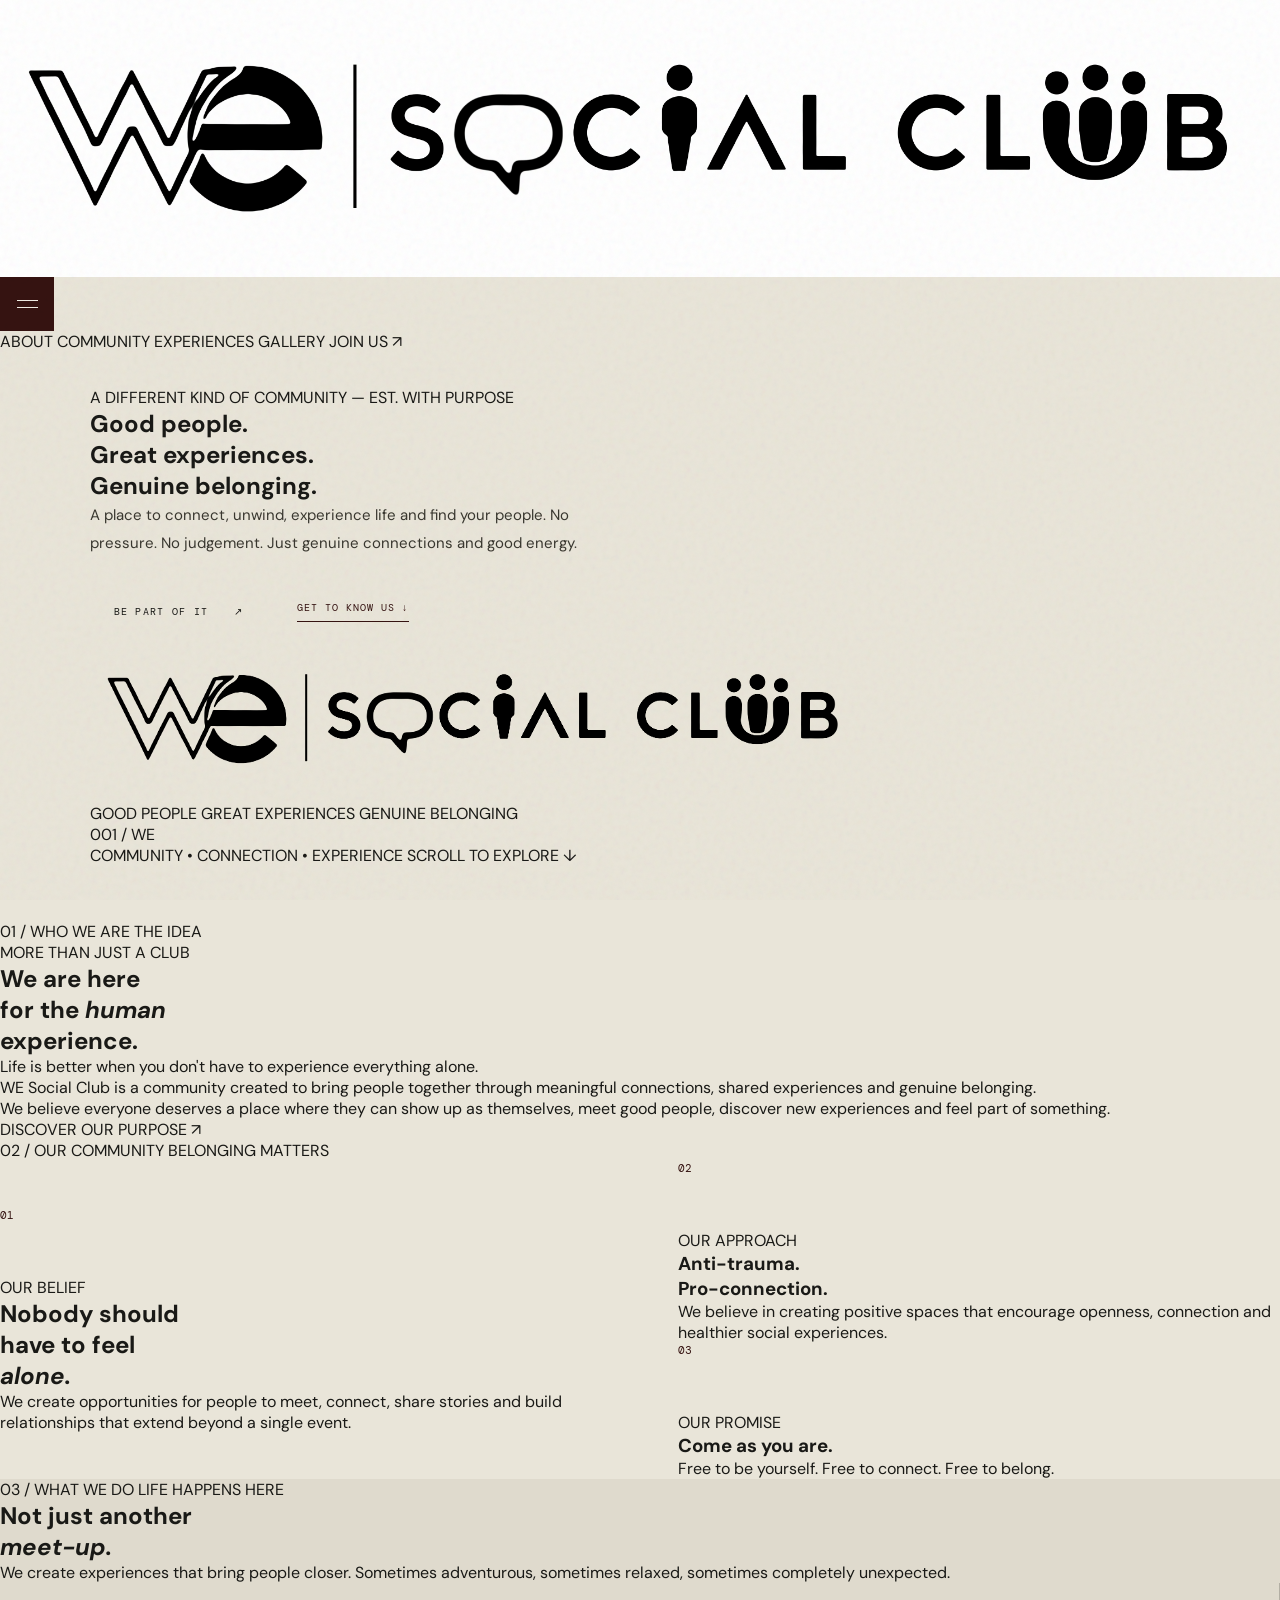
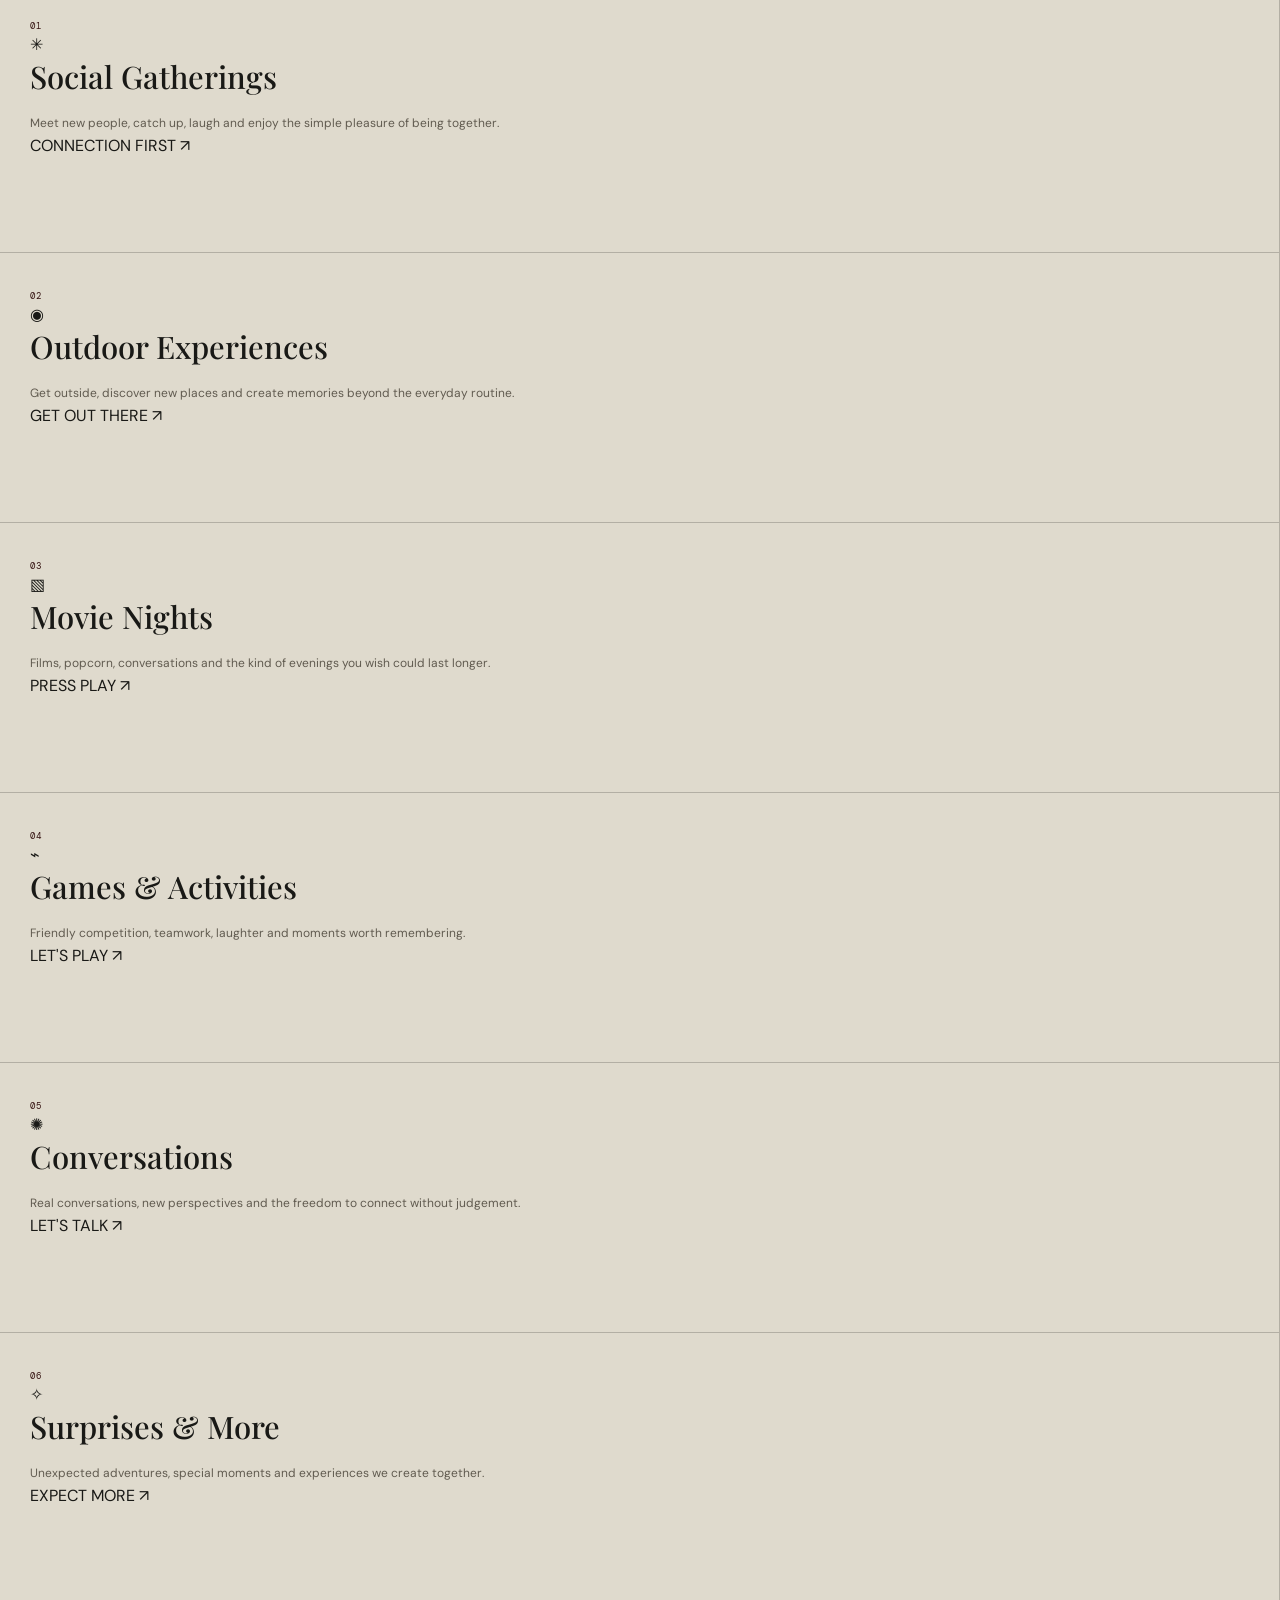
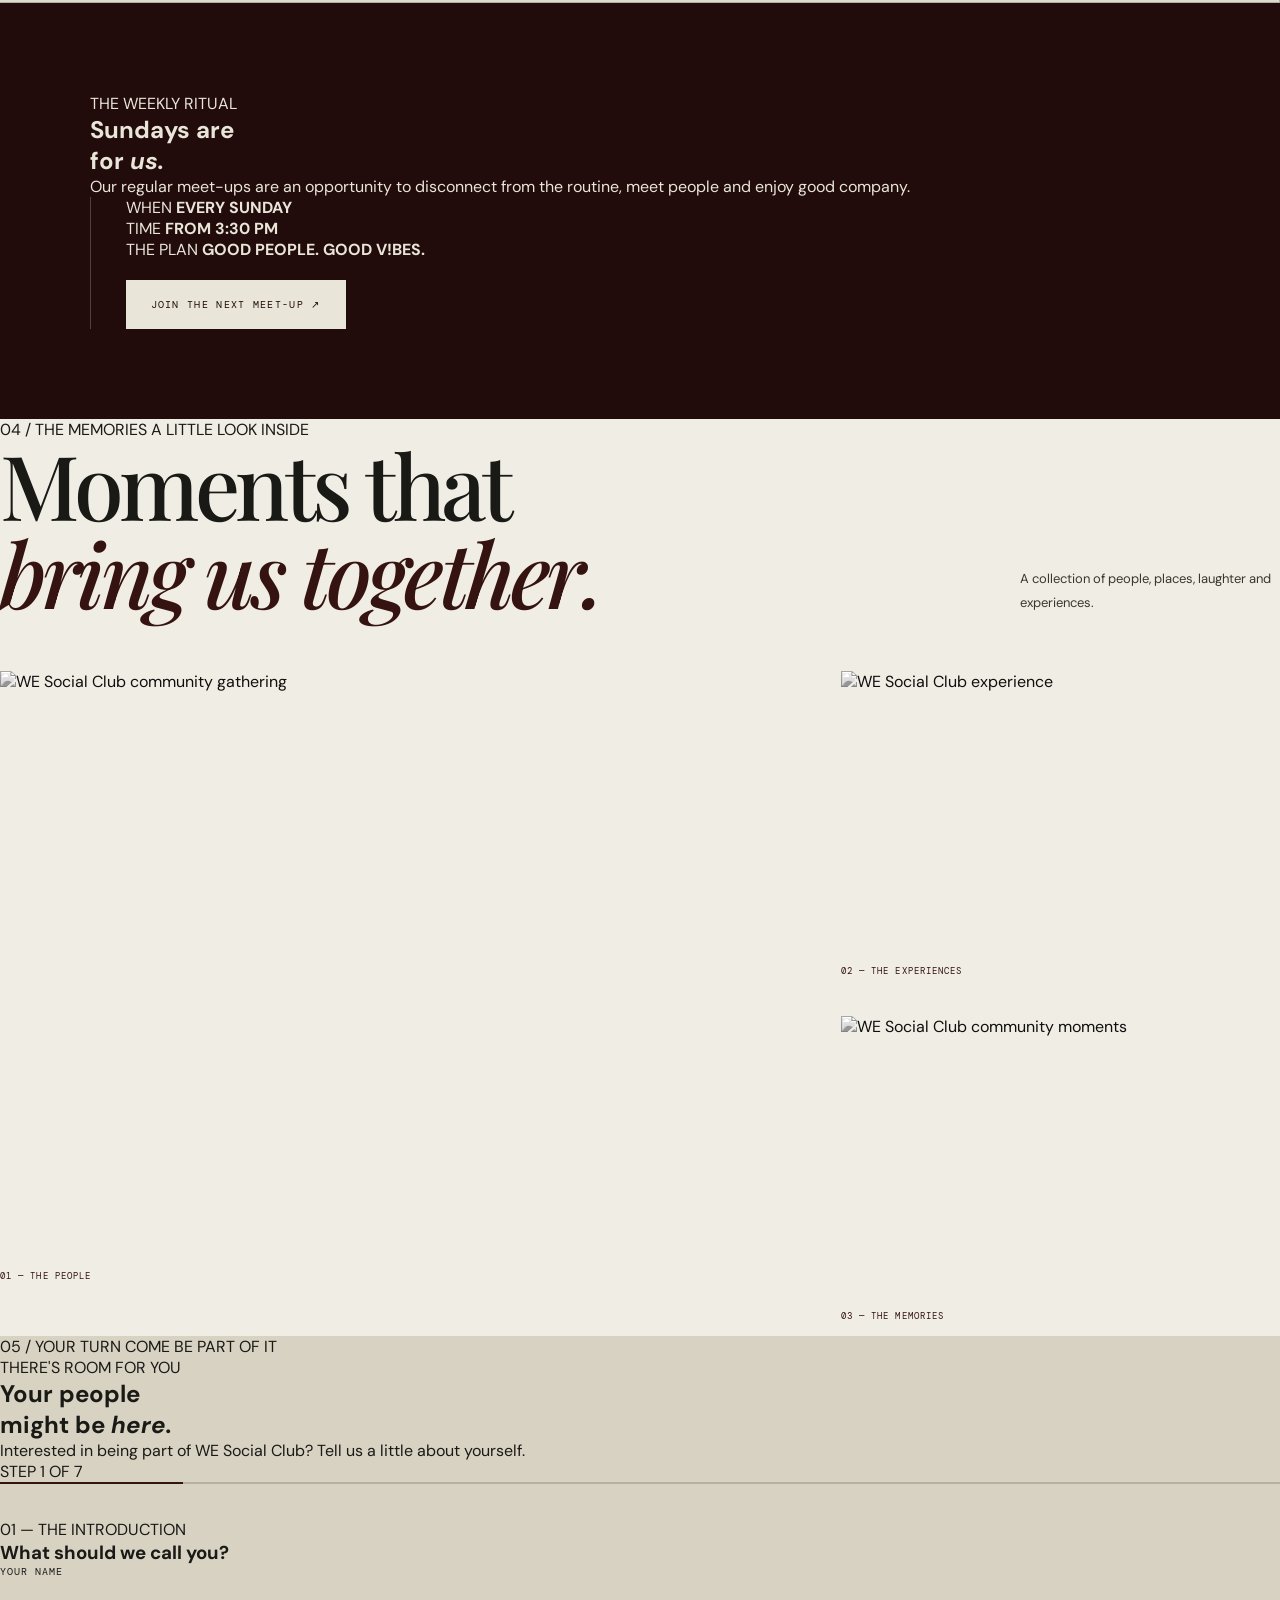
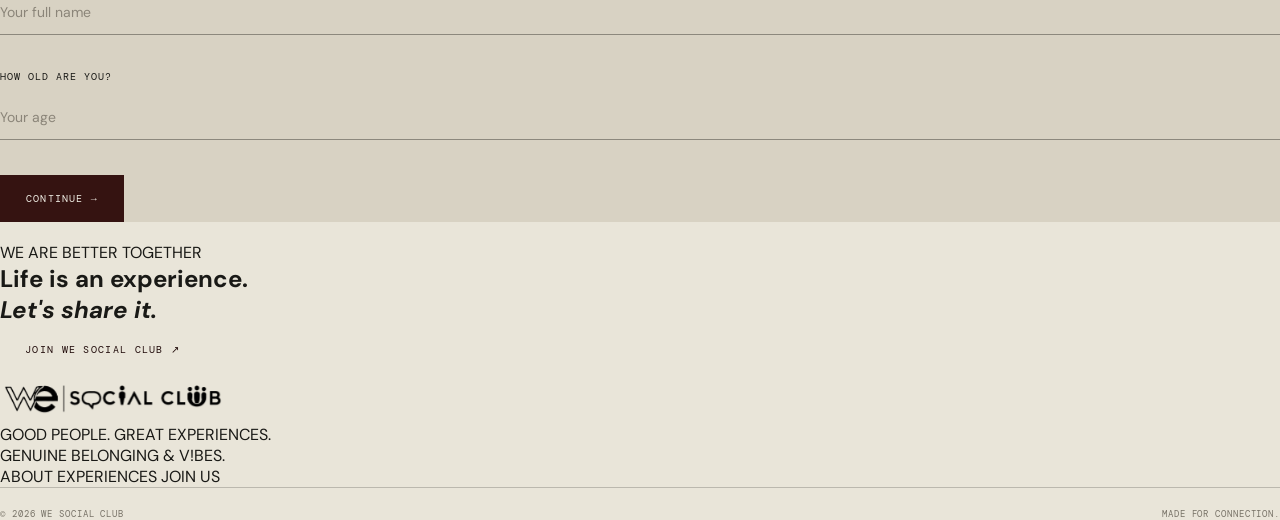
==== commit 686b814b: "Update print statement from 'Hello' to 'Goodbye'" ====
--- a/index.html
+++ b/index.html
@@ -1,1140 +1,614 @@
 <!DOCTYPE html>
 <html lang="en">
-
 <head>
     <meta charset="UTF-8">
     <meta name="viewport" content="width=device-width, initial-scale=1.0">
 
-    <meta name="description" content="WE Social Club — Good people, great experiences and genuine belonging. A community built around connection, friendship and shared experiences.">
-
-    <meta name="theme-color" content="#e9e5d9">
-
     <title>WE Social Club | Good People. Great Experiences.</title>
 
+    <meta name="description" content="A community built around genuine belonging, good people, great experiences and positive connections.">
+
+    <link rel="preconnect" href="https://fonts.googleapis.com">
+    <link rel="preconnect" href="https://fonts.gstatic.com" crossorigin>
+
+    <link href="https://fonts.googleapis.com/css2?family=DM+Mono:wght@400;500&family=DM+Sans:wght@400;500;600;700;800&family=Playfair+Display:wght@600;700;800&display=swap" rel="stylesheet">
+
     <link rel="stylesheet" href="style.css">
-
 </head>
 
 <body>
 
-    <!-- PAPER TEXTURE -->
-    <div class="paper-texture"></div>
-
-
-    <!-- =================================
-         HEADER
-    ================================== -->
-
-    <header class="header">
-
-        <a href="#home" class="header-logo">
-            <img src="WE_Social_Club_final.png"
-                 alt="WE Social Club">
+    <div class="paper-grain"></div>
+
+    <!-- HEADER -->
+
+    <header class="site-header">
+
+        <a href="#home" class="brand">
+            <img src="WE_Social_Club_final.png" alt="WE Social Club Logo">
         </a>
 
-        <button class="menu-button"
-                id="menuButton"
-                aria-label="Open navigation"
-                aria-expanded="false">
-
+        <button class="menu-button" id="menuButton" aria-label="Open navigation" aria-expanded="false">
             <span></span>
             <span></span>
-            <span></span>
-
         </button>
 
-        <nav class="main-navigation" id="mainNavigation">
-
-            <a href="#home">Home</a>
-
-            <a href="#about">About us</a>
-
-            <a href="#community">Our community</a>
-
-            <a href="#experiences">Experiences</a>
-
-            <a href="#gallery">Gallery</a>
-
-            <a href="#join" class="navigation-join">
-                Join the club <span>↗</span>
-            </a>
-
+        <nav class="navigation" id="mainNavigation">
+            <a href="#about">ABOUT</a>
+            <a href="#community">COMMUNITY</a>
+            <a href="#experiences">EXPERIENCES</a>
+            <a href="#gallery">GALLERY</a>
+            <a href="#join" class="nav-join">JOIN US <span>↗</span></a>
         </nav>
 
     </header>
 
 
-
     <main>
 
-
-        <!-- =================================
-             HOME / HERO
-        ================================== -->
-
-        <section class="hero" id="home">
-
-            <div class="hero-topline">
-
-                <span>GOOD PEOPLE</span>
-
-                <span>GREAT EXPERIENCES</span>
-
-                <span>GENUINE BELONGING</span>
-
-            </div>
-
-
-            <div class="hero-brand">
-
-                <div class="hero-logo-wrap">
-
-                    <img
-                        src="WE_Social_Club_final.png"
-                        alt="WE Social Club"
-                        class="hero-logo">
-
-                </div>
-
-                <p class="brand-description">
-                    A COMMUNITY BUILT AROUND PEOPLE,
-                    CONNECTION AND THE EXPERIENCES
-                    THAT MAKE LIFE WORTH SHARING.
+        <!-- HERO -->
+
+        <section class="hero section-wrap" id="home">
+
+            <div class="hero-copy">
+                <p class="eyebrow">A DIFFERENT KIND OF COMMUNITY — EST. WITH PURPOSE</p>
+
+                <h1>
+                    Good people.<br>
+                    Great experiences.<br>
+                    <span>Genuine belonging.</span>
+                </h1>
+
+                <p class="hero-description">
+                    A place to connect, unwind, experience life and find
+                    your people. No pressure. No judgement. Just genuine
+                    connections and good energy.
                 </p>
 
-            </div>
-
-
-            <div class="hero-main">
-
-                <div class="hero-title-area">
-
-                    <span class="section-number">
-                        001 — THE COMMUNITY
-                    </span>
-
-                    <h1>
-                        GOOD PEOPLE.
-                        <span>GREAT <em>V!BES.</em></span>
-                    </h1>
-
-                    <p class="hero-description">
-
-                        Life is not meant to be experienced
-                        alone. We bring people together through
-                        friendship, shared experiences,
-                        meaningful conversations and genuine
-                        human connection.
-
-                    </p>
-
-                    <div class="hero-actions">
-
-                        <a href="#join" class="button button-dark">
-                            FIND YOUR PEOPLE <span>↗</span>
-                        </a>
-
-                        <a href="#about" class="simple-link">
-                            GET TO KNOW US
-                        </a>
-
-                    </div>
-
-                </div>
-
-
-                <div class="hero-image-area">
-
-                    <figure class="hero-image">
-
-                        <img src="com1.jpeg"
-                             alt="Members of We Social Club">
-
-                        <figcaption>
-                            <span>WE ARE BETTER TOGETHER.</span>
-                            <span>01 / 03</span>
-                        </figcaption>
-
-                    </figure>
-
-                    <div class="hero-side-note">
-
-                        <span class="small-label">
-                            OUR PHILOSOPHY
-                        </span>
-
-                        <p>
-                            Good people.
-                            Good energy.
-                            <em>Real connections.</em>
-                        </p>
-
-                    </div>
-
-                </div>
-
-            </div>
-
-
-            <div class="hero-bottomline">
-
-                <span>COME AS YOU ARE.</span>
-
-                <span>THERE IS ROOM FOR YOU HERE.</span>
-
-                <a href="#community">DISCOVER THE COMMUNITY ↓</a>
-
-            </div>
-
-        </section>
-
-
-
-        <!-- =================================
-             INTRODUCTION
-        ================================== -->
-
-        <section class="introduction section-padding" id="about">
-
-            <div class="section-label">
-                <span>002 — WHO WE ARE</span>
-                <span>THE IDEA BEHIND WE</span>
-            </div>
-
-
-            <div class="introduction-grid">
-
-                <div class="introduction-side">
-
-                    <span class="vertical-note">
-                        NOT JUST ANOTHER SOCIAL CLUB.
-                    </span>
-
-                </div>
-
-
-                <div class="introduction-content">
+                <div class="hero-actions">
+                    <a href="#join" class="button button-primary">
+                        BE PART OF IT <span>↗</span>
+                    </a>
+
+                    <a href="#about" class="text-link">
+                        GET TO KNOW US <span>↓</span>
+                    </a>
+                </div>
+            </div>
+
+            <div class="hero-art">
+                <div class="hero-logo-frame">
+                    <img src="WE_Social_Club_final.png" alt="WE Social Club" class="hero-logo">
+                </div>
+
+                <div class="hero-stamp">
+                    <span>GOOD PEOPLE</span>
+                    <span>GREAT EXPERIENCES</span>
+                    <span>GENUINE BELONGING</span>
+                </div>
+
+                <span class="hero-number">001 / WE</span>
+            </div>
+
+            <div class="hero-bottom">
+                <span>COMMUNITY • CONNECTION • EXPERIENCE</span>
+                <span>SCROLL TO EXPLORE ↓</span>
+            </div>
+
+        </section>
+
+
+        <!-- ABOUT -->
+
+        <section class="section-wrap about-section" id="about">
+
+            <div class="section-heading">
+                <span class="section-index">01 / WHO WE ARE</span>
+                <span class="section-line"></span>
+                <span class="section-tag">THE IDEA</span>
+            </div>
+
+            <div class="about-grid">
+
+                <div class="about-title">
+                    <p class="eyebrow">MORE THAN JUST A CLUB</p>
 
                     <h2>
-                        More than a club.
-                        <em>A place to belong.</em>
+                        We are here<br>
+                        for the <em>human</em><br>
+                        experience.
                     </h2>
-
-                    <p class="large-paragraph">
-
-                        WE Social Club is a community that
-                        believes life becomes better when
-                        people find meaningful connections.
-
-                    </p>
-
-                    <p>
-
-                        We create opportunities for people
-                        to meet, interact, build friendships
-                        and experience life together.
-
-                        Through gatherings, conversations,
-                        entertainment, outdoor activities
-                        and shared moments, we bring people
-                        closer in an increasingly disconnected
-                        world.
-
-                    </p>
-
-                    <p>
-
-                        We believe nobody should have to
-                        pretend to be someone else to feel
-                        accepted. You can come as you are,
-                        participate at your own pace and
-                        find people who make you feel welcome.
-
-                    </p>
-
-                    <a href="#community" class="text-link">
-                        MORE ABOUT OUR COMMUNITY ↗
+                </div>
+
+                <div class="about-content">
+                    <p class="large-copy">
+                        Life is better when you don't have to experience
+                        everything alone.
+                    </p>
+
+                    <p>
+                        WE Social Club is a community created to bring
+                        people together through meaningful connections,
+                        shared experiences and genuine belonging.
+                    </p>
+
+                    <p>
+                        We believe everyone deserves a place where they
+                        can show up as themselves, meet good people,
+                        discover new experiences and feel part of
+                        something.
+                    </p>
+
+                    <a href="#community" class="inline-link">
+                        DISCOVER OUR PURPOSE ↗
                     </a>
-
-                </div>
-
-            </div>
-
-        </section>
-
-
-
-        <!-- =================================
-             OUR PURPOSE
-        ================================== -->
-
-        <section class="purpose-section section-padding">
-
-            <div class="section-label">
-                <span>003 — WHY WE EXIST</span>
-                <span>OUR PURPOSE</span>
-            </div>
-
-
-            <div class="purpose-heading">
-
-                <h2>
-                    Connection is not
-                    a luxury. It is
-                    <em>human.</em>
-                </h2>
-
-                <p>
-
-                    We recognise the importance of
-                    belonging, friendship and having
-                    people around us.
-
-                </p>
-
-            </div>
-
-
-            <div class="purpose-grid">
-
-                <article class="purpose-card">
-
+                </div>
+
+            </div>
+
+        </section>
+
+
+        <!-- COMMUNITY -->
+
+        <section class="community-section section-wrap" id="community">
+
+            <div class="section-heading">
+                <span class="section-index">02 / OUR COMMUNITY</span>
+                <span class="section-line"></span>
+                <span class="section-tag">BELONGING MATTERS</span>
+            </div>
+
+            <div class="community-grid">
+
+                <div class="community-card community-main">
                     <span class="card-number">01</span>
 
-                    <h3>Connection</h3>
-
-                    <p>
-
-                        Creating opportunities for people
-                        to meet, interact and form genuine
-                        relationships.
-
-                    </p>
-
-                </article>
-
-
-                <article class="purpose-card">
-
-                    <span class="card-number">02</span>
-
-                    <h3>Belonging</h3>
-
-                    <p>
-
-                        Building a welcoming environment
-                        where people feel included,
-                        appreciated and accepted.
-
-                    </p>
-
-                </article>
-
-
-                <article class="purpose-card">
-
-                    <span class="card-number">03</span>
-
-                    <h3>Anti-trauma</h3>
-
-                    <p>
-
-                        Promoting positive social experiences,
-                        human connection and supportive
-                        spaces that help people navigate
-                        life's difficult moments.
-
-                    </p>
-
-                </article>
-
-
-                <article class="purpose-card">
-
-                    <span class="card-number">04</span>
-
-                    <h3>Experience</h3>
-
-                    <p>
-
-                        Making room for adventure,
-                        entertainment, laughter,
-                        discovery and memories.
-
-                    </p>
-
-                </article>
-
-            </div>
-
-        </section>
-
-
-
-        <!-- =================================
-             COMMUNITY
-        ================================== -->
-
-        <section class="community-section section-padding"
-                 id="community">
-
-            <div class="section-label">
-                <span>004 — THE PEOPLE</span>
-                <span>OUR COMMUNITY</span>
-            </div>
-
-
-            <div class="community-grid">
-
-                <div class="community-image">
-
-                    <img src="com2.jpeg"
-                         alt="We Social Club community gathering">
-
-                    <span class="image-index">THE PEOPLE / 02</span>
-
-                </div>
-
-
-                <div class="community-content">
+                    <p class="eyebrow">OUR BELIEF</p>
 
                     <h2>
-                        Find your people.
-                        <em>Find your place.</em>
-                    </h2>
-
-                    <p>
-
-                        Our community brings together people
-                        with different backgrounds, interests,
-                        personalities and stories.
-
-                    </p>
-
-                    <p>
-
-                        Some come to make friends.
-                        Some come to try something new.
-                        Some simply want somewhere to spend
-                        a good afternoon with good people.
-
-                    </p>
-
-                    <p>
-
-                        Whatever brings you here, you are
-                        welcome.
-
-                    </p>
-
-
-                    <div class="community-values">
-
-                        <div>
-                            <strong>01.</strong>
-                            <span>FREE TO JOIN</span>
-                        </div>
-
-                        <div>
-                            <strong>02.</strong>
-                            <span>NO JUDGEMENT</span>
-                        </div>
-
-                        <div>
-                            <strong>03.</strong>
-                            <span>GENUINE BELONGING</span>
-                        </div>
-
-                    </div>
-
-
-                    <a href="#join" class="button button-dark">
-                        BECOME PART OF US ↗
-                    </a>
-
-                </div>
-
-            </div>
-
-        </section>
-
-
-
-        <!-- =================================
-             EXPERIENCES
-        ================================== -->
-
-        <section class="experiences-section section-padding"
-                 id="experiences">
-
-            <div class="section-label">
-                <span>005 — LIFE OUTSIDE ROUTINE</span>
-                <span>WHAT WE GET UP TO</span>
-            </div>
-
-
-            <div class="experiences-heading">
-
-                <h2>
-                    Great experiences.
-                    <em>Better memories.</em>
-                </h2>
-
-                <p>
-
-                    We believe the best moments are often
-                    the ones we share with other people.
-
-                </p>
-
-            </div>
-
-
-            <div class="experiences-grid">
-
-                <article class="experience-card">
-
-                    <div class="experience-number">
-                        EXPERIENCE 01
-                    </div>
-
-                    <h3>Social gatherings</h3>
-
-                    <p>
-
-                        Meet new people, catch up with
-                        friends, have conversations and
-                        enjoy the company around you.
-
-                    </p>
-
-                </article>
-
-
-                <article class="experience-card">
-
-                    <div class="experience-number">
-                        EXPERIENCE 02
-                    </div>
-
-                    <h3>Outdoor adventures</h3>
-
-                    <p>
-
-                        Get outside, discover places,
-                        enjoy activities and experience
-                        something different.
-
-                    </p>
-
-                </article>
-
-
-                <article class="experience-card">
-
-                    <div class="experience-number">
-                        EXPERIENCE 03
-                    </div>
-
-                    <h3>Movie nights</h3>
-
-                    <p>
-
-                        Good films, popcorn, comfortable
-                        spaces and people to share the
-                        experience with.
-
-                    </p>
-
-                </article>
-
-
-                <article class="experience-card">
-
-                    <div class="experience-number">
-                        EXPERIENCE 04
-                    </div>
-
-                    <h3>Games & challenges</h3>
-
-                    <p>
-
-                        Friendly competition, teamwork,
-                        laughter and the occasional
-                        unexpected winner.
-
-                    </p>
-
-                </article>
-
-
-                <article class="experience-card">
-
-                    <div class="experience-number">
-                        EXPERIENCE 05
-                    </div>
-
-                    <h3>Celebrations</h3>
-
-                    <p>
-
-                        Birthdays, milestones and the
-                        little things that deserve
-                        to be celebrated together.
-
-                    </p>
-
-                </article>
-
-
-                <article class="experience-card">
-
-                    <div class="experience-number">
-                        EXPERIENCE 06
-                    </div>
-
-                    <h3>Online connection</h3>
-
-                    <p>
-
-                        Stay connected, participate
-                        in conversations and share
-                        experiences even when meeting
-                        physically is not possible.
-
-                    </p>
-
-                </article>
-
-            </div>
-
-        </section>
-
-
-
-        <!-- =================================
-             WHEN WE MEET
-        ================================== -->
-
-        <section class="meetup-section">
-
-            <div class="meetup-inner">
-
-                <div class="section-label">
-                    <span>006 — THE REGULAR MEETUP</span>
-                    <span>MAKE SOME TIME FOR PEOPLE</span>
-                </div>
-
-
-                <div class="meetup-content">
-
-                    <div>
-
-                        <span class="small-label">
-                            SUNDAY IS OUR DAY
-                        </span>
-
-                        <h2>
-                            Sundays
-                            <em>together.</em>
-                        </h2>
-
-                    </div>
-
-
-                    <div class="meetup-details">
-
-                        <div class="meetup-time">
-                            <strong>3:30 PM</strong>
-                            <span>UNTIL WE ARE TIRED.</span>
-                        </div>
-
-                        <p>
-
-                            Our regular gatherings are a
-                            chance to connect, relax,
-                            participate and enjoy the
-                            company of good people.
-
-                        </p>
-
-                        <p>
-
-                            Some activities and conversations
-                            also happen online.
-
-                        </p>
-
-                        <a href="#join" class="button button-light">
-                            COME HANG OUT ↗
-                        </a>
-
-                    </div>
-
-                </div>
-
-            </div>
-
-        </section>
-
-
-
-        <!-- =================================
-             GALLERY
-        ================================== -->
-
-        <section class="gallery-section section-padding"
-                 id="gallery">
-
-            <div class="section-label">
-                <span>007 — THE MEMORIES</span>
-                <span>OUR WORLD IN PICTURES</span>
-            </div>
-
-
-            <div class="gallery-heading">
-
-                <h2>
-                    Moments worth
-                    <em>keeping.</em>
-                </h2>
-
-                <p>
-
-                    A little look into the people,
-                    gatherings and experiences
-                    that make WE Social Club.
-
-                </p>
-
-            </div>
-
-
-            <div class="gallery-grid">
-
-                <figure class="gallery-item gallery-large">
-
-                    <img src="com1.jpeg"
-                         alt="We Social Club members">
-
-                    <figcaption>
-                        GOOD PEOPLE. GOOD TIMES.
-                    </figcaption>
-
-                </figure>
-
-
-                <figure class="gallery-item">
-
-                    <img src="com2.jpeg"
-                         alt="We Social Club experience">
-
-                    <figcaption>
-                        EXPERIENCES WE SHARE.
-                    </figcaption>
-
-                </figure>
-
-
-                <figure class="gallery-item">
-
-                    <img src="com3.jpeg"
-                         alt="We Social Club gathering">
-
-                    <figcaption>
-                        MEMORIES WE KEEP.
-                    </figcaption>
-
-                </figure>
-
-            </div>
-
-        </section>
-
-
-
-        <!-- =================================
-             JOIN US
-        ================================== -->
-
-        <section class="join-section section-padding"
-                 id="join">
-
-            <div class="section-label">
-                <span>008 — YOUR INVITATION</span>
-                <span>YOU BELONG HERE</span>
-            </div>
-
-
-            <div class="join-grid">
-
-                <div class="join-message">
-
-                    <h2>
-                        You don't have
-                        to do life
+                        Nobody should<br>
+                        have to feel<br>
                         <em>alone.</em>
                     </h2>
 
                     <p>
-
-                        There are good people you haven't
-                        met yet, conversations you haven't
-                        had and experiences waiting to happen.
-
-                    </p>
-
-                    <p>
-
-                        Take the first step.
-                        Tell us a little about yourself
-                        and become part of the community.
-
-                    </p>
-
-                    <div class="join-highlight">
-
-                        <strong>FREE MEMBERSHIP</strong>
-
-                        <span>
-                            GOOD PEOPLE. GREAT EXPERIENCES.
-                            GENUINE BELONGING.
-                        </span>
-
+                        We create opportunities for people to meet,
+                        connect, share stories and build relationships
+                        that extend beyond a single event.
+                    </p>
+                </div>
+
+                <div class="community-side">
+
+                    <div class="community-card dark-card">
+                        <span class="card-number">02</span>
+                        <p class="eyebrow">OUR APPROACH</p>
+
+                        <h3>Anti-trauma.<br>Pro-connection.</h3>
+
+                        <p>
+                            We believe in creating positive spaces that
+                            encourage openness, connection and healthier
+                            social experiences.
+                        </p>
                     </div>
 
-                </div>
-
-
-                <div class="registration-area">
-
-                    <div class="registration-heading">
-
-                        <span class="small-label">
-                            MEMBERSHIP APPLICATION
-                        </span>
-
-                        <h3>
-                            Let's get to
-                            <em>know you.</em>
-                        </h3>
+                    <div class="community-card red-card">
+                        <span class="card-number">03</span>
+                        <p class="eyebrow">OUR PROMISE</p>
+
+                        <h3>Come as you are.</h3>
 
                         <p>
-                            A few details to help us welcome you.
+                            Free to be yourself. Free to connect.
+                            Free to belong.
                         </p>
-
                     </div>
 
-
-                    <!-- THE JAVASCRIPT WILL POWER THIS FORM -->
-
-                    <form id="membershipForm">
-
-                        <div class="form-progress">
-
-                            <span id="stepLabel">
-                                STEP 01 OF 07
-                            </span>
-
-                            <span>YOUR INTRODUCTION</span>
-
-                        </div>
-
-
-                        <div class="progress-track">
-                            <div id="progressFill"></div>
-                        </div>
-
-
-                        <div class="form-step active">
-
-                            <label for="name">
-                                What is your full name?
-                            </label>
-
-                            <input
-                                type="text"
-                                id="name"
-                                name="name"
-                                placeholder="Your name"
-                                required>
-
-                        </div>
-
-
-                        <div class="form-step">
-
-                            <label for="age">
-                                How old are you?
-                            </label>
-
-                            <input
-                                type="number"
-                                id="age"
-                                name="age"
-                                min="18"
-                                placeholder="Your age"
-                                required>
-
-                        </div>
-
-
-                        <div class="form-step">
-
-                            <label for="location">
-                                Where are you based?
-                            </label>
-
-                            <input
-                                type="text"
-                                id="location"
-                                name="location"
-                                placeholder="Your town or district"
-                                required>
-
-                        </div>
-
-
-                        <div class="form-step">
-
-                            <label for="about">
-                                Tell us a little about yourself.
-                            </label>
-
-                            <textarea
-                                id="about"
-                                name="about"
-                                placeholder="Who are you?"
-                                required></textarea>
-
-                        </div>
-
-
-                        <div class="form-step">
-
-                            <label for="interests">
-                                What are your interests?
-                            </label>
-
-                            <textarea
-                                id="interests"
-                                name="interests"
-                                placeholder="What do you enjoy?"
-                                required></textarea>
-
-                        </div>
-
-
-                        <div class="form-step">
-
-                            <label for="skills">
-                                What skills or talents would you like to share?
-                            </label>
-
-                            <textarea
-                                id="skills"
-                                name="skills"
-                                placeholder="Tell us about your skills and talents"></textarea>
-
-                        </div>
-
-
-                        <div class="form-step">
-
-                            <label for="participation">
-                                How would you like to participate?
-                            </label>
-
-                            <select
-                                id="participation"
-                                name="participation"
-                                required>
-
-                                <option value="">
-                                    Select an option
-                                </option>
-
-                                <option value="Physical meetups">
-                                    Physical meetups
-                                </option>
-
-                                <option value="Online activities">
-                                    Online activities
-                                </option>
-
-                                <option value="Both">
-                                    Both
-                                </option>
-
-                            </select>
-
-
-                            <label for="whatsapp">
-                                Your WhatsApp number
-                            </label>
-
-                            <input
-                                type="tel"
-                                id="whatsapp"
-                                name="whatsapp"
-                                placeholder="+256..."
-                                required>
-
-
-                            <label for="extra">
-                                Anything else you want us to know?
-                            </label>
-
-                            <textarea
-                                id="extra"
-                                name="extra"
-                                placeholder="Optional"></textarea>
-
-                        </div>
-
-
-                        <div class="form-buttons">
-
-                            <button
-                                type="button"
-                                id="backButton">
-                                ← BACK
-                            </button>
-
-                            <button
-                                type="button"
-                                id="nextButton">
-                                CONTINUE →
-                            </button>
-
-                        </div>
-
-
-                        <p id="formMessage"
-                           class="form-message"></p>
-
-                    </form>
-
-                </div>
-
-            </div>
-
-        </section>
-
-
-
-        <!-- =================================
-             FINAL INVITATION
-        ================================== -->
-
-        <section class="final-invitation">
-
-            <div class="final-invitation-inner">
-
-                <span class="small-label">
-                    THIS IS YOUR SPACE.
-                </span>
-
+                </div>
+
+            </div>
+
+        </section>
+
+
+        <!-- EXPERIENCES -->
+
+        <section class="section-wrap experiences-section" id="experiences">
+
+            <div class="section-heading">
+                <span class="section-index">03 / WHAT WE DO</span>
+                <span class="section-line"></span>
+                <span class="section-tag">LIFE HAPPENS HERE</span>
+            </div>
+
+            <div class="experiences-intro">
                 <h2>
-                    GOOD PEOPLE.
-                    <em>GREAT EXPERIENCES.</em>
+                    Not just another<br>
+                    <em>meet-up.</em>
                 </h2>
 
-                <a href="#join" class="button button-light">
-                    JOIN WE SOCIAL CLUB ↗
-                </a>
-
-            </div>
-
-        </section>
-
+                <p>
+                    We create experiences that bring people closer.
+                    Sometimes adventurous, sometimes relaxed,
+                    sometimes completely unexpected.
+                </p>
+            </div>
+
+            <div class="experience-grid">
+
+                <article class="experience-card">
+                    <span class="experience-number">01</span>
+                    <div class="experience-symbol">✳</div>
+                    <h3>Social Gatherings</h3>
+                    <p>
+                        Meet new people, catch up, laugh and enjoy
+                        the simple pleasure of being together.
+                    </p>
+                    <span class="card-bottom">CONNECTION FIRST ↗</span>
+                </article>
+
+                <article class="experience-card">
+                    <span class="experience-number">02</span>
+                    <div class="experience-symbol">◉</div>
+                    <h3>Outdoor Experiences</h3>
+                    <p>
+                        Get outside, discover new places and create
+                        memories beyond the everyday routine.
+                    </p>
+                    <span class="card-bottom">GET OUT THERE ↗</span>
+                </article>
+
+                <article class="experience-card">
+                    <span class="experience-number">03</span>
+                    <div class="experience-symbol">▧</div>
+                    <h3>Movie Nights</h3>
+                    <p>
+                        Films, popcorn, conversations and the kind
+                        of evenings you wish could last longer.
+                    </p>
+                    <span class="card-bottom">PRESS PLAY ↗</span>
+                </article>
+
+                <article class="experience-card">
+                    <span class="experience-number">04</span>
+                    <div class="experience-symbol">⌁</div>
+                    <h3>Games & Activities</h3>
+                    <p>
+                        Friendly competition, teamwork, laughter
+                        and moments worth remembering.
+                    </p>
+                    <span class="card-bottom">LET'S PLAY ↗</span>
+                </article>
+
+                <article class="experience-card">
+                    <span class="experience-number">05</span>
+                    <div class="experience-symbol">✺</div>
+                    <h3>Conversations</h3>
+                    <p>
+                        Real conversations, new perspectives and
+                        the freedom to connect without judgement.
+                    </p>
+                    <span class="card-bottom">LET'S TALK ↗</span>
+                </article>
+
+                <article class="experience-card">
+                    <span class="experience-number">06</span>
+                    <div class="experience-symbol">✧</div>
+                    <h3>Surprises & More</h3>
+                    <p>
+                        Unexpected adventures, special moments
+                        and experiences we create together.
+                    </p>
+                    <span class="card-bottom">EXPECT MORE ↗</span>
+                </article>
+
+            </div>
+
+        </section>
+
+
+        <!-- MEETUP -->
+
+        <section class="meetup-section section-wrap" id="meetup">
+
+            <div class="meetup-inner">
+
+                <div>
+                    <p class="eyebrow">THE WEEKLY RITUAL</p>
+
+                    <h2>
+                        Sundays are<br>
+                        for <em>us.</em>
+                    </h2>
+
+                    <p>
+                        Our regular meet-ups are an opportunity to
+                        disconnect from the routine, meet people and
+                        enjoy good company.
+                    </p>
+                </div>
+
+                <div class="meetup-details">
+                    <div class="meetup-detail">
+                        <span>WHEN</span>
+                        <strong>EVERY SUNDAY</strong>
+                    </div>
+
+                    <div class="meetup-detail">
+                        <span>TIME</span>
+                        <strong>FROM 3:30 PM</strong>
+                    </div>
+
+                    <div class="meetup-detail">
+                        <span>THE PLAN</span>
+                        <strong>GOOD PEOPLE. GOOD V!BES.</strong>
+                    </div>
+
+                    <a href="#join" class="button button-light">
+                        JOIN THE NEXT MEET-UP ↗
+                    </a>
+                </div>
+
+            </div>
+
+        </section>
+
+
+        <!-- GALLERY -->
+
+        <section class="section-wrap gallery-section" id="gallery">
+
+            <div class="section-heading">
+                <span class="section-index">04 / THE MEMORIES</span>
+                <span class="section-line"></span>
+                <span class="section-tag">A LITTLE LOOK INSIDE</span>
+            </div>
+
+            <div class="gallery-heading">
+                <h2>
+                    Moments that<br>
+                    <em>bring us together.</em>
+                </h2>
+
+                <p>
+                    A collection of people, places, laughter
+                    and experiences.
+                </p>
+            </div>
+
+            <div class="gallery-grid">
+
+                <figure class="gallery-item gallery-large">
+                    <img src="com1.jpeg" alt="WE Social Club community gathering">
+                    <figcaption>01 — THE PEOPLE</figcaption>
+                </figure>
+
+                <figure class="gallery-item">
+                    <img src="com2.jpeg" alt="WE Social Club experience">
+                    <figcaption>02 — THE EXPERIENCES</figcaption>
+                </figure>
+
+                <figure class="gallery-item">
+                    <img src="com3.jpeg" alt="WE Social Club community moments">
+                    <figcaption>03 — THE MEMORIES</figcaption>
+                </figure>
+
+            </div>
+
+        </section>
+
+
+        <!-- JOIN -->
+
+        <section class="join-section section-wrap" id="join">
+
+            <div class="section-heading">
+                <span class="section-index">05 / YOUR TURN</span>
+                <span class="section-line"></span>
+                <span class="section-tag">COME BE PART OF IT</span>
+            </div>
+
+            <div class="join-intro">
+                <p class="eyebrow">THERE'S ROOM FOR YOU</p>
+
+                <h2>
+                    Your people<br>
+                    might be <em>here.</em>
+                </h2>
+
+                <p>
+                    Interested in being part of WE Social Club?
+                    Tell us a little about yourself.
+                </p>
+            </div>
+
+            <form id="membershipForm" class="membership-form">
+
+                <div class="form-top">
+                    <span id="stepLabel">STEP 1 OF 7</span>
+
+                    <div class="progress-track">
+                        <div id="progressFill"></div>
+                    </div>
+                </div>
+
+
+                <div class="form-step active">
+
+                    <p class="form-question">01 — THE INTRODUCTION</p>
+
+                    <h3>What should we call you?</h3>
+
+                    <label for="name">Your name</label>
+                    <input type="text" id="name" name="name"
+                        placeholder="Your full name" required>
+
+                    <label for="age">How old are you?</label>
+                    <input type="number" id="age" name="age"
+                        placeholder="Your age" min="18" required>
+
+                </div>
+
+
+                <div class="form-step">
+
+                    <p class="form-question">02 — YOUR WORLD</p>
+
+                    <h3>Where are you based?</h3>
+
+                    <label for="location">Your location</label>
+                    <input type="text" id="location" name="location"
+                        placeholder="Town / Area" required>
+
+                </div>
+
+
+                <div class="form-step">
+
+                    <p class="form-question">03 — YOUR STORY</p>
+
+                    <h3>Tell us a little about yourself.</h3>
+
+                    <label for="about">A little about you</label>
+                    <textarea id="about" name="about"
+                        placeholder="What should we know about you?"
+                        required></textarea>
+
+                </div>
+
+
+                <div class="form-step">
+
+                    <p class="form-question">04 — YOUR INTERESTS</p>
+
+                    <h3>What do you enjoy?</h3>
+
+                    <label for="interests">Your interests</label>
+                    <textarea id="interests" name="interests"
+                        placeholder="Activities, hobbies, experiences..."
+                        required></textarea>
+
+                </div>
+
+
+                <div class="form-step">
+
+                    <p class="form-question">05 — YOUR CONTRIBUTION</p>
+
+                    <h3>What would you bring to the community?</h3>
+
+                    <label for="skills">Your skills or talents</label>
+                    <textarea id="skills" name="skills"
+                        placeholder="Anything you would love to share..."></textarea>
+
+                </div>
+
+
+                <div class="form-step">
+
+                    <p class="form-question">06 — GETTING INVOLVED</p>
+
+                    <h3>How would you like to participate?</h3>
+
+                    <label for="participation">Your preferred participation</label>
+
+                    <select id="participation" name="participation" required>
+                        <option value="">Choose an option</option>
+                        <option value="Physical meet-ups">Physical meet-ups</option>
+                        <option value="Online activities">Online activities</option>
+                        <option value="Both">Both</option>
+                        <option value="Open to anything">Open to anything</option>
+                    </select>
+
+                </div>
+
+
+                <div class="form-step">
+
+                    <p class="form-question">07 — STAY CONNECTED</p>
+
+                    <h3>Let's keep in touch.</h3>
+
+                    <label for="whatsapp">WhatsApp number</label>
+                    <input type="tel" id="whatsapp" name="whatsapp"
+                        placeholder="Your WhatsApp number" required>
+
+                    <label for="extra">Anything else you want us to know?</label>
+                    <textarea id="extra" name="extra"
+                        placeholder="Optional"></textarea>
+
+                </div>
+
+
+                <div class="form-controls">
+
+                    <button type="button" id="backButton" class="back-button">
+                        ← BACK
+                    </button>
+
+                    <button type="button" id="nextButton" class="button button-primary">
+                        CONTINUE →
+                    </button>
+
+                </div>
+
+                <p id="formMessage" class="form-message" aria-live="polite"></p>
+
+            </form>
+
+        </section>
+
+
+        <!-- FINAL MESSAGE -->
+
+        <section class="final-message">
+
+            <p class="eyebrow">WE ARE BETTER TOGETHER</p>
+
+            <h2>
+                Life is an experience.<br>
+                <em>Let's share it.</em>
+            </h2>
+
+            <a href="#join" class="button button-light final-button">
+                JOIN WE SOCIAL CLUB ↗
+            </a>
+
+        </section>
 
     </main>
 
 
-
-    <!-- =================================
-         FOOTER
-    ================================== -->
-
-    <footer class="footer">
-
-        <div class="footer-main">
-
-            <div class="footer-brand">
-
-                <img src="WE_Social_Club_final.png"
-                     alt="WE Social Club">
-
-                <p>
-                    Good people. Great experiences.
-                    Genuine belonging & v!bes.
-                </p>
-
-            </div>
-
-
-            <div class="footer-column">
-
-                <span>EXPLORE</span>
-
-                <a href="#home">Home</a>
-
-                <a href="#about">About us</a>
-
-                <a href="#community">Community</a>
-
-                <a href="#experiences">Experiences</a>
-
-                <a href="#gallery">Gallery</a>
-
-            </div>
-
-
-            <div class="footer-column">
-
-                <span>BE PART OF IT</span>
-
-                <a href="#join">Become a member</a>
-
-                <a href="#meetup">Our meetups</a>
-
-            </div>
-
-
-            <div class="footer-column">
-
-                <span>OUR PHILOSOPHY</span>
-
-                <p>Good people.</p>
-
-                <p>Great experiences.</p>
-
-                <p>Genuine belonging.</p>
-
-                <p>Anti-trauma.</p>
-
-            </div>
-
+    <!-- FOOTER -->
+
+    <footer class="site-footer">
+
+        <div class="footer-brand">
+            <img src="WE_Social_Club_final.png" alt="WE Social Club">
         </div>
 
+        <div class="footer-info">
+            <p>GOOD PEOPLE. GREAT EXPERIENCES.</p>
+            <p>GENUINE BELONGING & V!BES.</p>
+        </div>
+
+        <div class="footer-links">
+            <a href="#about">ABOUT</a>
+            <a href="#experiences">EXPERIENCES</a>
+            <a href="#join">JOIN US</a>
+        </div>
 
         <div class="footer-bottom">
-
-            <span>WE SOCIAL CLUB © 2026</span>
-
-            <span>BUILT AROUND PEOPLE.</span>
-
-            <a href="#home">BACK TO THE TOP ↑</a>
-
+            <span>© <span id="currentYear"></span> WE SOCIAL CLUB</span>
+            <span>MADE FOR CONNECTION.</span>
         </div>
 
     </footer>
 
 
-
     <script src="script.js"></script>
 
 </body>
-
 </html>
--- a/style.css
+++ b/style.css
@@ -1,917 +1,2535 @@
+/* =====================================================
+   WE SOCIAL CLUB
+   VISUAL IDENTITY
+   A CULTURE OF CONNECTION
+===================================================== */
+
+@import url('https://fonts.googleapis.com/css2?family=DM+Mono:wght@400;500&family=DM+Sans:wght@400;500;600;700;800&family=Playfair+Display:ital,wght@0,500;0,600;0,700;1,500;1,600&display=swap');
+
+
+/* =====================================================
+   01. DESIGN VARIABLES
+===================================================== */
+
 :root {
-  --paper: #e9e5d9;
-  --paper-light: #f1eee5;
-  --ink: #171714;
-  --muted: #777267;
-  --blood: #421716;
-  --blood-light: #5b211e;
-  --line: rgba(23, 23, 20, 0.2);
-
-  --serif: "Instrument Serif", Georgia, serif;
-  --sans: "Manrope", sans-serif;
-  --mono: "DM Mono", monospace;
-}
+
+    --paper: #e9e5d9;
+    --paper-light: #f0ede4;
+    --paper-dark: #d8d2c3;
+
+    --ink: #191916;
+    --ink-soft: #39372f;
+    --muted: #777267;
+
+    --blood: #351311;
+    --blood-dark: #210c0b;
+    --blood-worn: #51201b;
+
+    --border: rgba(25, 25, 22, 0.22);
+
+    --serif: 'Playfair Display', Georgia, serif;
+    --sans: 'DM Sans', Arial, sans-serif;
+    --mono: 'DM Mono', monospace;
+
+    --page-width: 1320px;
+
+}
+
+
+/* =====================================================
+   02. RESET
+===================================================== */
 
 * {
-  margin: 0;
-  padding: 0;
-  box-sizing: border-box;
+    margin: 0;
+    padding: 0;
+    box-sizing: border-box;
 }
 
 html {
-  background: var(--paper);
+    scroll-behavior: smooth;
+    background: var(--paper);
+    scroll-padding-top: 110px;
 }
 
 body {
-  background: var(--paper);
-  color: var(--ink);
-  font-family: var(--sans);
-  overflow-x: hidden;
-  min-height: 100vh;
+    background: var(--paper);
+    color: var(--ink);
+    font-family: var(--sans);
+    overflow-x: hidden;
+    min-height: 100vh;
 }
 
 a {
-  color: inherit;
-  text-decoration: none;
+    color: inherit;
+    text-decoration: none;
+}
+
+button,
+input,
+textarea,
+select {
+    font: inherit;
 }
 
 button {
-  font: inherit;
-}
-
-.paper-grain {
-  position: fixed;
-  inset: 0;
-  pointer-events: none;
-  z-index: 50;
-  opacity: 0.17;
-  background-image: url("data:image/svg+xml,%3Csvg viewBox='0 0 180 180' xmlns='http://www.w3.org/2000/svg'%3E%3Cfilter id='n'%3E%3CfeTurbulence type='fractalNoise' baseFrequency='.92' numOctaves='3' stitchTiles='stitch'/%3E%3C/filter%3E%3Crect width='100%25' height='100%25' filter='url(%23n)' opacity='.35'/%3E%3C/svg%3E");
-}
-
-/* HEADER */
-
-.site-header {
-  min-height: 112px;
-  padding: 20px 5.5%;
-  display: flex;
-  align-items: center;
-  justify-content: space-between;
-  border-bottom: 1px solid var(--line);
-  position: relative;
-  z-index: 100;
-}
-
-.brand {
-  display: inline-flex;
-  align-items: center;
-}
-
-.brand img {
-  width: 235px;
-  max-height: 90px;
-  object-fit: contain;
-  animation: livingInk 5s ease-in-out infinite;
-  filter: contrast(1.08);
-}
-
-@keyframes livingInk {
-  0%, 100% {
+    cursor: pointer;
+}
+
+img {
+    max-width: 100%;
+    display: block;
+}
+
+
+/* =====================================================
+   03. AGED PAPER TEXTURE
+===================================================== */
+
+body::before {
+    content: "";
+    position: fixed;
+    inset: 0;
+    pointer-events: none;
+    z-index: 1000;
+
+    background-image:
+        url("data:image/svg+xml,%3Csvg viewBox='0 0 180 180' xmlns='http://www.w3.org/2000/svg'%3E%3Cfilter id='grain'%3E%3CfeTurbulence type='fractalNoise' baseFrequency='.85' numOctaves='4' stitchTiles='stitch'/%3E%3C/filter%3E%3Crect width='100%25' height='100%25' filter='url(%23grain)' opacity='.32'/%3E%3C/svg%3E");
+
+    opacity: 0.19;
+    mix-blend-mode: multiply;
+}
+
+.paper-texture {
+    position: fixed;
+    inset: 0;
+    pointer-events: none;
+    z-index: 999;
+
+    background:
+        radial-gradient(
+            ellipse at 15% 10%,
+            rgba(255,255,255,0.22),
+            transparent 45%
+        ),
+        radial-gradient(
+            ellipse at 85% 90%,
+            rgba(80,60,35,0.09),
+            transparent 45%
+        );
+
+}
+
+
+/* =====================================================
+   04. HEADER
+===================================================== */
+
+.header {
+    width: 100%;
+    min-height: 125px;
+
+    padding: 15px 5.5%;
+
+    display: flex;
+    justify-content: space-between;
+    align-items: center;
+
+    position: relative;
+    z-index: 200;
+
+    border-bottom: 1px solid var(--border);
+}
+
+
+/* Logo in header */
+
+.header-logo {
+    display: inline-flex;
+    align-items: center;
+    position: relative;
+}
+
+.header-logo img {
+
+    width: 250px;
+    height: auto;
+    max-height: 105px;
+
+    object-fit: contain;
+
+    mix-blend-mode: multiply;
+
+    animation: logoAlive 5s ease-in-out infinite;
+
+    filter: contrast(1.15);
+
+}
+
+
+/* Continuous logo movement */
+
+@keyframes logoAlive {
+
+    0% {
+        transform: translateY(0) scale(1);
+        filter: contrast(1.15);
+    }
+
+    25% {
+        transform: translateY(-2px) scale(1.005);
+        filter: contrast(1.25);
+    }
+
+    50% {
+        transform: translateY(0) scale(1);
+        filter: contrast(1.12);
+    }
+
+    75% {
+        transform: translateY(1px) scale(1.003);
+        filter: contrast(1.22);
+    }
+
+    100% {
+        transform: translateY(0) scale(1);
+        filter: contrast(1.15);
+    }
+
+}
+
+
+/* =====================================================
+   05. MENU BUTTON
+===================================================== */
+
+.menu-button {
+
+    width: 54px;
+    height: 54px;
+
+    background: var(--blood);
+    border: 1px solid var(--blood);
+
+    display: flex;
+    flex-direction: column;
+    align-items: center;
+    justify-content: center;
+
+    gap: 6px;
+
+    transition: all 0.3s ease;
+
+    position: relative;
+    z-index: 210;
+
+}
+
+.menu-button span {
+
+    display: block;
+
+    width: 21px;
+    height: 1px;
+
+    background: var(--paper-light);
+
+    transition: all 0.3s ease;
+
+}
+
+.menu-button:hover {
+
+    background: var(--ink);
+    border-color: var(--ink);
+
+}
+
+.menu-button.active span:first-child {
+
+    transform: translateY(3.5px) rotate(45deg);
+
+}
+
+.menu-button.active span:nth-child(2) {
+
+    opacity: 0;
+
+}
+
+.menu-button.active span:last-child {
+
+    transform: translateY(-3.5px) rotate(-45deg);
+
+}
+
+
+/* =====================================================
+   06. NAVIGATION
+===================================================== */
+
+.main-navigation {
+
+    position: absolute;
+
+    top: 100%;
+    right: 0;
+
+    width: 100%;
+
+    background: var(--ink);
+    color: var(--paper);
+
+    display: flex;
+    flex-direction: column;
+
+    padding: 0 8%;
+
+    max-height: 0;
+    overflow: hidden;
+
+    opacity: 0;
+
+    transition:
+        max-height 0.5s ease,
+        padding 0.5s ease,
+        opacity 0.3s ease;
+
+    z-index: 190;
+
+}
+
+.main-navigation.open {
+
+    max-height: 650px;
+
+    padding-top: 35px;
+    padding-bottom: 40px;
+
     opacity: 1;
-    filter: contrast(1.08);
-    transform: translateY(0);
-  }
-
-  25% {
-    opacity: 0.94;
-    filter: contrast(1.2);
-    transform: translateY(-1px);
-  }
-
-  50% {
-    opacity: 1;
-    filter: contrast(1.04);
-    transform: translateY(0);
-  }
-
-  72% {
-    opacity: 0.96;
-    filter: contrast(1.18);
-    transform: translateY(1px);
-  }
-}
-
-.header-right {
-  display: flex;
-  align-items: center;
-  gap: 35px;
-}
-
-.location-tag,
-.nav-label,
-.eyebrow,
+
+}
+
+.main-navigation a {
+
+    width: 100%;
+
+    padding: 17px 0;
+
+    border-bottom: 1px solid rgba(255,255,255,0.15);
+
+    font-family: var(--serif);
+    font-size: clamp(25px, 4vw, 43px);
+
+    transition:
+        color 0.25s ease,
+        padding-left 0.25s ease;
+
+}
+
+.main-navigation a:hover {
+
+    color: #98615a;
+    padding-left: 12px;
+
+}
+
+.main-navigation .navigation-join {
+
+    color: #98615a;
+
+}
+
+.navigation-join span {
+
+    font-family: var(--mono);
+    font-size: 18px;
+
+}
+
+
+/* =====================================================
+   07. GENERAL SECTIONS
+===================================================== */
+
+section {
+    position: relative;
+}
+
+.section-padding {
+
+    padding: 110px 7%;
+
+}
+
+.section-label {
+
+    display: flex;
+    justify-content: space-between;
+    align-items: center;
+
+    border-top: 1px solid var(--border);
+
+    padding-top: 15px;
+    margin-bottom: 65px;
+
+    font-family: var(--mono);
+    font-size: 10px;
+
+    letter-spacing: 0.12em;
+
+    color: var(--muted);
+
+}
+
 .small-label {
-  font-family: var(--mono);
-  font-size: 10px;
-  letter-spacing: 0.15em;
-  text-transform: uppercase;
-}
-
-.location-tag {
-  color: var(--muted);
-}
-
-.menu-toggle {
-  width: 43px;
-  height: 43px;
-  background: var(--blood);
-  border: 0;
-  display: flex;
-  flex-direction: column;
-  align-items: center;
-  justify-content: center;
-  gap: 6px;
-  cursor: pointer;
-  transition: background 0.3s;
-}
-
-.menu-toggle:hover {
-  background: var(--ink);
-}
-
-.menu-toggle span {
-  width: 18px;
-  height: 1px;
-  background: var(--paper-light);
-  transition: transform 0.3s;
-}
-
-.menu-toggle.active span:first-child {
-  transform: translateY(3.5px) rotate(45deg);
-}
-
-.menu-toggle.active span:last-child {
-  transform: translateY(-3.5px) rotate(-45deg);
-}
-
-/* NAVIGATION */
-
-.navigation {
-  position: absolute;
-  top: 112px;
-  right: 0;
-  width: 100%;
-  background: var(--ink);
-  color: var(--paper);
-  z-index: 90;
-  padding: 0 5.5%;
-  max-height: 0;
-  overflow: hidden;
-  transition: max-height 0.5s ease, padding 0.5s ease;
-}
-
-.navigation.open {
-  max-height: 600px;
-  padding-top: 35px;
-  padding-bottom: 40px;
-}
-
-.nav-inner {
-  max-width: 1100px;
-  margin-left: auto;
-}
-
-.nav-label {
-  display: block;
-  color: #9e9789;
-  margin-bottom: 20px;
-}
-
-.nav-inner > a {
-  display: flex;
-  align-items: center;
-  justify-content: space-between;
-  padding: 13px 0;
-  border-bottom: 1px solid rgba(255,255,255,0.17);
-  font-family: var(--serif);
-  font-size: clamp(25px, 4vw, 42px);
-  transition: color 0.25s, padding 0.25s;
-}
-
-.nav-inner > a span {
-  font-family: var(--mono);
-  font-size: 11px;
-  color: #9e9789;
-}
-
-.nav-inner > a:hover {
-  color: #a75c53;
-  padding-left: 10px;
-}
-
-.nav-inner > a.nav-join {
-  color: #a75c53;
-}
-
-/* GENERAL LAYOUT */
-
-.page {
-  min-height: 65vh;
-  animation: pageAppear 0.55s ease both;
-}
-
-@keyframes pageAppear {
-  from {
-    opacity: 0;
-    transform: translateY(10px);
-  }
-  to {
-    opacity: 1;
-    transform: translateY(0);
-  }
-}
-
-.container {
-  width: min(1120px, 89%);
-  margin: auto;
-}
-
-.eyebrow {
-  color: var(--blood);
-  margin-bottom: 22px;
-}
-
-.section-heading {
-  font-family: var(--serif);
-  font-weight: 400;
-  font-size: clamp(45px, 7vw, 85px);
-  line-height: 0.94;
-  letter-spacing: -0.035em;
-}
-
-.section-heading em {
-  color: var(--blood);
-  font-weight: 400;
-}
-
-.body-copy {
-  color: #575349;
-  font-size: 14px;
-  line-height: 1.9;
-  max-width: 520px;
-}
-
-.red-link {
-  display: inline-flex;
-  align-items: center;
-  gap: 18px;
-  color: var(--paper-light);
-  background: var(--blood);
-  padding: 16px 21px;
-  font-family: var(--mono);
-  font-size: 10px;
-  letter-spacing: 0.12em;
-  text-transform: uppercase;
-  transition: background 0.25s, transform 0.25s;
-}
-
-.red-link:hover {
-  background: var(--ink);
-  transform: translateY(-2px);
-}
-
+
+    display: block;
+
+    font-family: var(--mono);
+    font-size: 10px;
+
+    letter-spacing: 0.15em;
+
+    color: var(--blood);
+
+    text-transform: uppercase;
+
+}
+
+
+/* =====================================================
+   08. HERO BRAND
+===================================================== */
+
+.hero {
+
+    padding: 35px 7% 55px;
+
+    max-width: 1600px;
+    margin: auto;
+
+}
+
+
+/* Topline */
+
+.hero-topline {
+
+    display: flex;
+    justify-content: space-between;
+
+    padding: 15px 0;
+
+    border-bottom: 1px solid var(--border);
+
+    font-family: var(--mono);
+    font-size: 10px;
+
+    letter-spacing: 0.13em;
+
+    color: var(--muted);
+
+}
+
+
+/* Large logo */
+
+.hero-brand {
+
+    padding: 45px 0 65px;
+
+    display: flex;
+    flex-direction: column;
+    align-items: center;
+
+    text-align: center;
+
+}
+
+.hero-logo-wrap {
+
+    width: 100%;
+    display: flex;
+    justify-content: center;
+    align-items: center;
+
+}
+
+.hero-logo {
+
+    width: min(780px, 88vw);
+
+    max-height: 390px;
+
+    object-fit: contain;
+
+    mix-blend-mode: multiply;
+
+    animation: heroLogoMovement 6s ease-in-out infinite;
+
+    filter: contrast(1.12);
+
+}
+
+
+/* Slightly more visible motion for main logo */
+
+@keyframes heroLogoMovement {
+
+    0% {
+        transform: translateY(0);
+        filter: contrast(1.12);
+    }
+
+    20% {
+        transform: translateY(-2px);
+        filter: contrast(1.22);
+    }
+
+    45% {
+        transform: translateY(1px);
+        filter: contrast(1.08);
+    }
+
+    70% {
+        transform: translateY(-1px);
+        filter: contrast(1.19);
+    }
+
+    100% {
+        transform: translateY(0);
+        filter: contrast(1.12);
+    }
+
+}
+
+
+.brand-description {
+
+    margin-top: 22px;
+
+    max-width: 480px;
+
+    font-family: var(--mono);
+    font-size: 10px;
+
+    line-height: 1.9;
+
+    letter-spacing: 0.15em;
+
+    color: var(--muted);
+
+}
+
+
+/* =====================================================
+   09. HERO MAIN CONTENT
+===================================================== */
+
+.hero-main {
+
+    display: grid;
+
+    grid-template-columns: 1.15fr 0.85fr;
+
+    gap: 75px;
+
+    align-items: center;
+
+    padding: 55px 0;
+
+    border-top: 1px solid var(--border);
+    border-bottom: 1px solid var(--border);
+
+}
+
+.section-number {
+
+    font-family: var(--mono);
+    font-size: 10px;
+
+    letter-spacing: 0.15em;
+
+    color: var(--blood);
+
+    display: block;
+
+    margin-bottom: 25px;
+
+}
+
+.hero-title-area h1 {
+
+    font-family: var(--serif);
+
+    font-weight: 500;
+
+    font-size: clamp(60px, 8vw, 112px);
+
+    letter-spacing: -0.06em;
+
+    line-height: 0.95;
+
+    margin-bottom: 30px;
+
+}
+
+.hero-title-area h1 span {
+
+    display: block;
+
+}
+
+.hero-title-area h1 em {
+
+    color: var(--blood);
+
+    font-weight: 500;
+
+}
+
+.hero-description {
+
+    max-width: 490px;
+
+    font-size: 15px;
+
+    line-height: 1.9;
+
+    color: var(--ink-soft);
+
+    margin-bottom: 30px;
+
+}
+
+
+/* Hero actions */
+
+.hero-actions {
+
+    display: flex;
+    align-items: center;
+
+    gap: 30px;
+
+    flex-wrap: wrap;
+
+}
+
+
+/* =====================================================
+   10. BUTTONS
+===================================================== */
+
+.button {
+
+    display: inline-flex;
+    align-items: center;
+    justify-content: center;
+
+    gap: 25px;
+
+    padding: 17px 24px;
+
+    font-family: var(--mono);
+    font-size: 10px;
+
+    letter-spacing: 0.13em;
+
+    transition: all 0.3s ease;
+
+}
+
+.button-dark {
+
+    background: var(--blood);
+    color: var(--paper-light);
+
+    border: 1px solid var(--blood);
+
+}
+
+.button-dark:hover {
+
+    background: var(--ink);
+    border-color: var(--ink);
+
+    transform: translateY(-3px);
+
+}
+
+.button-light {
+
+    background: var(--paper);
+    color: var(--blood-dark);
+
+    border: 1px solid var(--paper);
+
+}
+
+.button-light:hover {
+
+    background: transparent;
+    color: var(--paper);
+
+}
+
+.simple-link,
 .text-link {
-  display: inline-flex;
-  gap: 15px;
-  align-items: center;
-  color: var(--blood);
-  font-family: var(--mono);
-  font-size: 10px;
-  letter-spacing: 0.12em;
-  text-transform: uppercase;
-  border-bottom: 1px solid var(--blood);
-  padding-bottom: 8px;
-}
-
-/* HOME */
-
-.hero {
-  padding: 85px 0 75px;
-  min-height: 610px;
-  display: flex;
-  align-items: center;
-}
-
-.hero-grid {
-  display: grid;
-  grid-template-columns: 1.2fr 0.8fr;
-  gap: 60px;
-  align-items: center;
-}
-
-.hero-title {
-  font-family: var(--serif);
-  font-size: clamp(70px, 10vw, 140px);
-  line-height: 0.78;
-  letter-spacing: -0.055em;
-  font-weight: 400;
-  margin-bottom: 38px;
-}
-
-.hero-title span {
-  display: block;
-}
-
-.hero-title .italic {
-  color: var(--blood);
-  font-style: italic;
-  margin-left: 12%;
-}
-
-.hero-description {
-  max-width: 390px;
-  color: #5c574d;
-  font-size: 14px;
-  line-height: 1.9;
-  margin-bottom: 30px;
-}
-
-.hero-side {
-  border-left: 1px solid var(--line);
-  padding-left: 35px;
-}
-
-.hero-side img {
-  width: 100%;
-  height: 330px;
-  object-fit: cover;
-  filter: grayscale(100%) contrast(1.08);
-  display: block;
-}
-
-.image-caption {
-  display: flex;
-  justify-content: space-between;
-  font-family: var(--mono);
-  font-size: 9px;
-  letter-spacing: 0.1em;
-  color: var(--muted);
-  padding-top: 12px;
-  text-transform: uppercase;
-}
-
-.hero-note {
-  margin-top: 36px;
-  font-family: var(--serif);
-  font-size: 27px;
-  line-height: 1.1;
-}
-
-.hero-note em {
-  color: var(--blood);
-}
-
-/* MARQUEE */
-
-.marquee {
-  background: var(--blood);
-  color: var(--paper-light);
-  overflow: hidden;
-  padding: 15px 0;
-  white-space: nowrap;
-}
-
-.marquee-track {
-  display: inline-flex;
-  animation: marqueeMove 28s linear infinite;
-}
-
-.marquee span {
-  font-family: var(--mono);
-  font-size: 11px;
-  letter-spacing: 0.17em;
-  padding: 0 35px;
-}
-
-@keyframes marqueeMove {
-  from { transform: translateX(0); }
-  to { transform: translateX(-50%); }
-}
-
-/* INTRO */
-
-.intro-section {
-  padding: 110px 0;
-}
-
-.intro-grid {
-  display: grid;
-  grid-template-columns: 0.7fr 1.3fr;
-  gap: 70px;
-}
-
-.intro-aside {
-  font-family: var(--mono);
-  color: var(--muted);
-  font-size: 10px;
-  line-height: 1.8;
-  letter-spacing: 0.1em;
-  text-transform: uppercase;
-}
-
-.intro-main h2 {
-  font-family: var(--serif);
-  font-weight: 400;
-  font-size: clamp(43px, 6vw, 76px);
-  line-height: 0.98;
-  margin-bottom: 28px;
-}
-
-.intro-main h2 em {
-  color: var(--blood);
-}
-
-.intro-main .body-copy {
-  margin-bottom: 30px;
-}
-
-/* FEATURE CARDS */
-
-.experience-section {
-  padding: 80px 0 110px;
-  background: #ded9cc;
-}
-
-.section-top {
-  display: flex;
-  justify-content: space-between;
-  align-items: end;
-  gap: 30px;
-  margin-bottom: 45px;
-}
-
-.experience-grid {
-  display: grid;
-  grid-template-columns: repeat(3, 1fr);
-  gap: 17px;
+
+    font-family: var(--mono);
+    font-size: 10px;
+
+    letter-spacing: 0.1em;
+
+    color: var(--blood);
+
+    border-bottom: 1px solid var(--blood);
+
+    padding-bottom: 7px;
+
+    transition: all 0.25s ease;
+
+}
+
+.simple-link:hover,
+.text-link:hover {
+
+    color: var(--ink);
+
+    border-color: var(--ink);
+
+}
+
+
+/* =====================================================
+   11. HERO IMAGE
+===================================================== */
+
+.hero-image-area {
+
+    position: relative;
+
+}
+
+.hero-image {
+
+    width: 100%;
+
+}
+
+.hero-image img {
+
+    width: 100%;
+    height: 420px;
+
+    object-fit: cover;
+
+    filter: grayscale(100%) contrast(1.1);
+
+    transition: filter 0.5s ease;
+
+}
+
+.hero-image:hover img {
+
+    filter: grayscale(35%) contrast(1.05);
+
+}
+
+.hero-image figcaption {
+
+    display: flex;
+    justify-content: space-between;
+
+    padding-top: 12px;
+
+    font-family: var(--mono);
+    font-size: 9px;
+
+    letter-spacing: 0.1em;
+
+    color: var(--muted);
+
+}
+
+.hero-side-note {
+
+    border-left: 1px solid var(--blood);
+
+    margin-top: 35px;
+    padding-left: 20px;
+
+}
+
+.hero-side-note p {
+
+    font-family: var(--serif);
+
+    font-size: 27px;
+
+    line-height: 1.2;
+
+    margin-top: 10px;
+
+}
+
+.hero-side-note em {
+
+    color: var(--blood);
+
+}
+
+
+/* =====================================================
+   12. HERO BOTTOM LINE
+===================================================== */
+
+.hero-bottomline {
+
+    display: flex;
+    justify-content: space-between;
+    align-items: center;
+
+    gap: 20px;
+
+    padding: 20px 0;
+
+    font-family: var(--mono);
+    font-size: 9px;
+
+    letter-spacing: 0.12em;
+
+    color: var(--muted);
+
+}
+
+.hero-bottomline a {
+
+    color: var(--blood);
+
+    transition: letter-spacing 0.25s;
+
+}
+
+.hero-bottomline a:hover {
+
+    letter-spacing: 0.2em;
+
+}
+
+
+/* =====================================================
+   13. INTRODUCTION
+===================================================== */
+
+.introduction {
+
+    background: var(--paper-light);
+
+}
+
+.introduction-grid {
+
+    display: grid;
+
+    grid-template-columns: 0.35fr 1.65fr;
+
+    gap: 70px;
+
+}
+
+.vertical-note {
+
+    font-family: var(--mono);
+    font-size: 10px;
+
+    letter-spacing: 0.12em;
+
+    color: var(--blood);
+
+}
+
+.introduction-content h2 {
+
+    font-family: var(--serif);
+
+    font-size: clamp(45px, 6.5vw, 83px);
+
+    font-weight: 500;
+
+    letter-spacing: -0.05em;
+
+    line-height: 1.02;
+
+    max-width: 850px;
+
+    margin-bottom: 35px;
+
+}
+
+.introduction-content h2 em {
+
+    color: var(--blood);
+
+}
+
+.large-paragraph {
+
+    font-family: var(--serif);
+
+    font-size: clamp(23px, 3vw, 33px);
+
+    line-height: 1.4;
+
+    max-width: 750px;
+
+    margin-bottom: 25px;
+
+}
+
+.introduction-content p:not(.large-paragraph) {
+
+    max-width: 690px;
+
+    font-size: 14px;
+
+    line-height: 2;
+
+    color: var(--ink-soft);
+
+    margin-bottom: 22px;
+
+}
+
+.introduction-content .text-link {
+
+    display: inline-block;
+
+    margin-top: 20px;
+
+}
+
+
+/* =====================================================
+   14. PURPOSE
+===================================================== */
+
+.purpose-section {
+
+    background: var(--paper-dark);
+
+}
+
+.purpose-heading {
+
+    display: flex;
+
+    justify-content: space-between;
+    align-items: end;
+
+    gap: 45px;
+
+    margin-bottom: 75px;
+
+}
+
+.purpose-heading h2 {
+
+    font-family: var(--serif);
+
+    font-size: clamp(50px, 7vw, 95px);
+
+    font-weight: 500;
+
+    letter-spacing: -0.055em;
+
+    line-height: 0.98;
+
+    max-width: 750px;
+
+}
+
+.purpose-heading h2 em {
+
+    color: var(--blood);
+
+}
+
+.purpose-heading p {
+
+    max-width: 270px;
+
+    font-size: 13px;
+
+    line-height: 1.9;
+
+    color: var(--ink-soft);
+
+}
+
+.purpose-grid {
+
+    display: grid;
+
+    grid-template-columns: repeat(4, 1fr);
+
+    gap: 25px;
+
+}
+
+.purpose-card {
+
+    border-top: 1px solid var(--ink);
+
+    padding-top: 20px;
+
+}
+
+.card-number {
+
+    display: block;
+
+    font-family: var(--mono);
+
+    color: var(--blood);
+
+    font-size: 11px;
+
+    margin-bottom: 55px;
+
+}
+
+.purpose-card h3 {
+
+    font-family: var(--serif);
+
+    font-size: 30px;
+
+    font-weight: 500;
+
+    margin-bottom: 15px;
+
+}
+
+.purpose-card p {
+
+    font-size: 12px;
+
+    line-height: 1.9;
+
+    color: #5f5a50;
+
+}
+
+
+/* =====================================================
+   15. COMMUNITY
+===================================================== */
+
+.community-section {
+
+    background: var(--paper);
+
+}
+
+.community-grid {
+
+    display: grid;
+
+    grid-template-columns: 1fr 1fr;
+
+    gap: 75px;
+
+    align-items: center;
+
+}
+
+.community-image {
+
+    position: relative;
+
+}
+
+.community-image img {
+
+    width: 100%;
+
+    height: 590px;
+
+    object-fit: cover;
+
+    filter: grayscale(100%) contrast(1.1);
+
+    transition: filter 0.5s ease;
+
+}
+
+.community-image:hover img {
+
+    filter: grayscale(30%);
+
+}
+
+.image-index {
+
+    position: absolute;
+
+    left: 20px;
+    bottom: 20px;
+
+    background: var(--blood);
+
+    color: var(--paper);
+
+    padding: 12px 15px;
+
+    font-family: var(--mono);
+
+    font-size: 9px;
+
+    letter-spacing: 0.1em;
+
+}
+
+.community-content h2 {
+
+    font-family: var(--serif);
+
+    font-size: clamp(45px, 5.5vw, 72px);
+
+    font-weight: 500;
+
+    letter-spacing: -0.05em;
+
+    line-height: 1;
+
+    margin-bottom: 30px;
+
+}
+
+.community-content h2 em {
+
+    color: var(--blood);
+
+}
+
+.community-content > p {
+
+    font-size: 14px;
+
+    line-height: 2;
+
+    color: var(--ink-soft);
+
+    margin-bottom: 20px;
+
+}
+
+.community-values {
+
+    border-top: 1px solid var(--border);
+
+    margin: 35px 0;
+
+}
+
+.community-values div {
+
+    display: flex;
+    align-items: center;
+
+    gap: 25px;
+
+    padding: 16px 0;
+
+    border-bottom: 1px solid var(--border);
+
+}
+
+.community-values strong {
+
+    font-family: var(--mono);
+
+    font-size: 11px;
+
+    color: var(--blood);
+
+}
+
+.community-values span {
+
+    font-family: var(--mono);
+
+    font-size: 10px;
+
+    letter-spacing: 0.12em;
+
+}
+
+
+/* =====================================================
+   16. EXPERIENCES
+===================================================== */
+
+.experiences-section {
+
+    background: #dfdacd;
+
+}
+
+.experiences-heading {
+
+    display: flex;
+
+    align-items: end;
+    justify-content: space-between;
+
+    gap: 40px;
+
+    margin-bottom: 75px;
+
+}
+
+.experiences-heading h2 {
+
+    font-family: var(--serif);
+
+    font-size: clamp(50px, 7vw, 90px);
+
+    font-weight: 500;
+
+    line-height: 0.98;
+
+    letter-spacing: -0.05em;
+
+    max-width: 760px;
+
+}
+
+.experiences-heading h2 em {
+
+    color: var(--blood);
+
+}
+
+.experiences-heading p {
+
+    max-width: 250px;
+
+    font-size: 13px;
+
+    line-height: 1.9;
+
+    color: var(--ink-soft);
+
+}
+
+.experiences-grid {
+
+    display: grid;
+
+    grid-template-columns: repeat(3, 1fr);
+
+    border-top: 1px solid var(--ink);
+    border-left: 1px solid var(--border);
+
 }
 
 .experience-card {
-  border-top: 1px solid var(--ink);
-  padding-top: 20px;
-}
-
-.experience-card .number {
-  font-family: var(--mono);
-  font-size: 10px;
-  color: var(--blood);
-  margin-bottom: 40px;
+
+    padding: 30px;
+
+    min-height: 270px;
+
+    border-right: 1px solid var(--border);
+    border-bottom: 1px solid var(--border);
+
+    transition: background 0.3s ease;
+
+}
+
+.experience-card:hover {
+
+    background: rgba(255,255,255,0.2);
+
+}
+
+.experience-number {
+
+    font-family: var(--mono);
+
+    font-size: 9px;
+
+    color: var(--blood);
+
+    letter-spacing: 0.12em;
+
+    margin-bottom: 65px;
+
 }
 
 .experience-card h3 {
-  font-family: var(--serif);
-  font-size: 34px;
-  font-weight: 400;
-  margin-bottom: 12px;
+
+    font-family: var(--serif);
+
+    font-size: 31px;
+
+    font-weight: 500;
+
+    margin-bottom: 15px;
+
 }
 
 .experience-card p {
-  font-size: 12px;
-  line-height: 1.8;
-  color: #625d52;
-}
-
-/* CALL TO ACTION */
-
-.join-banner {
-  padding: 100px 0;
-  background: var(--ink);
-  color: var(--paper);
-}
-
-.join-banner .eyebrow {
-  color: #a75c53;
-}
-
-.join-banner h2 {
-  font-family: var(--serif);
-  font-size: clamp(55px, 9vw, 110px);
-  line-height: 0.9;
-  font-weight: 400;
-  max-width: 850px;
-  margin-bottom: 35px;
-}
-
-.join-banner h2 em {
-  color: #a75c53;
-}
-
-.join-banner p {
-  color: #b6b0a4;
-  font-size: 13px;
-  line-height: 1.8;
-  max-width: 450px;
-  margin-bottom: 28px;
-}
-
-/* INNER PAGES */
-
-.inner-hero {
-  padding: 100px 0 85px;
-  border-bottom: 1px solid var(--line);
-}
-
-.inner-hero h1 {
-  font-family: var(--serif);
-  font-size: clamp(65px, 11vw, 130px);
-  font-weight: 400;
-  letter-spacing: -0.05em;
-  line-height: 0.84;
-  max-width: 900px;
-}
-
-.inner-hero h1 em {
-  color: var(--blood);
-}
-
-.inner-content {
-  padding: 75px 0 110px;
-}
-
-.content-grid {
-  display: grid;
-  grid-template-columns: 0.65fr 1.35fr;
-  gap: 70px;
-}
-
-.content-main h2 {
-  font-family: var(--serif);
-  font-size: clamp(37px, 5vw, 60px);
-  line-height: 1;
-  font-weight: 400;
-  margin-bottom: 25px;
-}
-
-.content-main p {
-  max-width: 650px;
-  color: #5b564c;
-  font-size: 14px;
-  line-height: 2;
-  margin-bottom: 20px;
-}
-
-.content-main h2 em {
-  color: var(--blood);
-}
-
-/* GALLERY */
+
+    font-size: 12px;
+
+    line-height: 1.9;
+
+    color: #615b50;
+
+}
+
+
+/* =====================================================
+   17. MEETUP
+===================================================== */
+
+.meetup-section {
+
+    background: var(--blood-dark);
+
+    color: var(--paper);
+
+    padding: 90px 7%;
+
+}
+
+.meetup-section .section-label {
+
+    border-color: rgba(255,255,255,0.2);
+
+    color: #b5a59b;
+
+}
+
+.meetup-content {
+
+    display: grid;
+
+    grid-template-columns: 1fr 0.8fr;
+
+    gap: 90px;
+
+    align-items: center;
+
+}
+
+.meetup-content .small-label {
+
+    color: #b58a81;
+
+}
+
+.meetup-content h2 {
+
+    font-family: var(--serif);
+
+    font-size: clamp(65px, 9vw, 120px);
+
+    line-height: 0.9;
+
+    font-weight: 500;
+
+    letter-spacing: -0.05em;
+
+    margin-top: 25px;
+
+}
+
+.meetup-content h2 em {
+
+    display: block;
+
+    color: #a36c62;
+
+}
+
+.meetup-details {
+
+    border-left: 1px solid rgba(255,255,255,0.22);
+
+    padding-left: 35px;
+
+}
+
+.meetup-time strong {
+
+    display: block;
+
+    font-family: var(--serif);
+
+    font-size: 55px;
+
+    font-weight: 500;
+
+}
+
+.meetup-time span {
+
+    display: block;
+
+    font-family: var(--mono);
+
+    font-size: 10px;
+
+    letter-spacing: 0.13em;
+
+    color: #b5a59b;
+
+    margin-bottom: 30px;
+
+}
+
+.meetup-details p {
+
+    font-size: 13px;
+
+    line-height: 1.9;
+
+    color: #d1c6bb;
+
+    margin-bottom: 18px;
+
+}
+
+.meetup-details .button {
+
+    margin-top: 20px;
+
+}
+
+
+/* =====================================================
+   18. GALLERY
+===================================================== */
+
+.gallery-section {
+
+    background: var(--paper-light);
+
+}
+
+.gallery-heading {
+
+    display: flex;
+
+    justify-content: space-between;
+    align-items: end;
+
+    gap: 40px;
+
+    margin-bottom: 55px;
+
+}
+
+.gallery-heading h2 {
+
+    font-family: var(--serif);
+
+    font-size: clamp(50px, 7vw, 90px);
+
+    font-weight: 500;
+
+    line-height: 0.98;
+
+    letter-spacing: -0.05em;
+
+}
+
+.gallery-heading h2 em {
+
+    color: var(--blood);
+
+}
+
+.gallery-heading p {
+
+    max-width: 260px;
+
+    font-size: 13px;
+
+    line-height: 1.9;
+
+    color: var(--ink-soft);
+
+}
 
 .gallery-grid {
-  display: grid;
-  grid-template-columns: repeat(2, 1fr);
-  gap: 20px;
-  padding-bottom: 100px;
+
+    display: grid;
+
+    grid-template-columns: 1.3fr 0.7fr;
+
+    gap: 25px;
+
+}
+
+.gallery-item {
+
+    position: relative;
+
+    overflow: hidden;
+
+}
+
+.gallery-large {
+
+    grid-row: span 2;
+
 }
 
 .gallery-item img {
-  width: 100%;
-  height: 360px;
-  display: block;
-  object-fit: cover;
-  filter: grayscale(100%) contrast(1.08);
-  transition: filter 0.4s;
+
+    width: 100%;
+
+    height: 280px;
+
+    object-fit: cover;
+
+    filter: grayscale(100%) contrast(1.1);
+
+    transition:
+        filter 0.5s ease,
+        transform 0.7s ease;
+
+}
+
+.gallery-large img {
+
+    height: 585px;
+
 }
 
 .gallery-item:hover img {
-  filter: grayscale(30%) contrast(1.05);
+
+    filter: grayscale(20%);
+
+    transform: scale(1.025);
+
 }
 
 .gallery-item figcaption {
-  padding: 12px 0;
-  font-family: var(--mono);
-  font-size: 10px;
-  color: var(--muted);
-  text-transform: uppercase;
-  letter-spacing: 0.1em;
-}
-
-/* JOIN FORM */
-
-.join-layout {
-  display: grid;
-  grid-template-columns: 0.75fr 1.25fr;
-  gap: 70px;
-  padding: 80px 0 110px;
-}
-
-.join-intro h2 {
-  font-family: var(--serif);
-  font-size: 60px;
-  line-height: 0.95;
-  font-weight: 400;
-  margin-bottom: 25px;
-}
-
-.join-intro h2 em {
-  color: var(--blood);
-}
-
-.join-intro p {
-  font-size: 13px;
-  color: #625d52;
-  line-height: 1.9;
-}
-
-.form-panel {
-  border-top: 1px solid var(--ink);
-  padding-top: 25px;
-}
+
+    padding: 14px 0;
+
+    font-family: var(--mono);
+
+    font-size: 9px;
+
+    letter-spacing: 0.12em;
+
+    color: var(--blood);
+
+}
+
+
+/* =====================================================
+   19. JOIN SECTION
+===================================================== */
+
+.join-section {
+
+    background: var(--paper-dark);
+
+}
+
+.join-grid {
+
+    display: grid;
+
+    grid-template-columns: 0.9fr 1.1fr;
+
+    gap: 90px;
+
+}
+
+.join-message h2 {
+
+    font-family: var(--serif);
+
+    font-size: clamp(55px, 7vw, 95px);
+
+    font-weight: 500;
+
+    letter-spacing: -0.055em;
+
+    line-height: 0.95;
+
+    margin-bottom: 35px;
+
+}
+
+.join-message h2 em {
+
+    color: var(--blood);
+
+}
+
+.join-message > p {
+
+    font-size: 14px;
+
+    line-height: 1.9;
+
+    color: var(--ink-soft);
+
+    max-width: 450px;
+
+    margin-bottom: 20px;
+
+}
+
+.join-highlight {
+
+    border-left: 2px solid var(--blood);
+
+    padding: 15px 20px;
+
+    margin-top: 45px;
+
+}
+
+.join-highlight strong {
+
+    display: block;
+
+    font-family: var(--mono);
+
+    font-size: 12px;
+
+    color: var(--blood);
+
+    letter-spacing: 0.12em;
+
+    margin-bottom: 10px;
+
+}
+
+.join-highlight span {
+
+    font-family: var(--mono);
+
+    font-size: 9px;
+
+    letter-spacing: 0.1em;
+
+    color: var(--muted);
+
+}
+
+
+/* =====================================================
+   20. REGISTRATION FORM
+===================================================== */
+
+.registration-area {
+
+    border-top: 1px solid var(--ink);
+
+    padding-top: 30px;
+
+}
+
+.registration-heading h3 {
+
+    font-family: var(--serif);
+
+    font-size: 45px;
+
+    font-weight: 500;
+
+    line-height: 1;
+
+    margin: 18px 0;
+
+}
+
+.registration-heading h3 em {
+
+    color: var(--blood);
+
+}
+
+.registration-heading p {
+
+    font-size: 12px;
+
+    color: var(--muted);
+
+    margin-bottom: 40px;
+
+}
+
+
+/* Form progress */
 
 .form-progress {
-  display: flex;
-  justify-content: space-between;
-  margin-bottom: 35px;
-  font-family: var(--mono);
-  font-size: 10px;
-  color: var(--muted);
-}
-
-.progress-line {
-  height: 2px;
-  background: #d1ccbf;
-  margin-bottom: 35px;
-}
-
-.progress-fill {
-  width: 14.28%;
-  height: 2px;
-  background: var(--blood);
-  transition: width 0.3s;
-}
+
+    display: flex;
+
+    justify-content: space-between;
+
+    font-family: var(--mono);
+
+    font-size: 9px;
+
+    letter-spacing: 0.1em;
+
+    color: var(--muted);
+
+    margin-bottom: 15px;
+
+}
+
+.progress-track {
+
+    width: 100%;
+
+    height: 2px;
+
+    background: rgba(25,25,22,0.18);
+
+    margin-bottom: 35px;
+
+}
+
+#progressFill {
+
+    width: 14.28%;
+
+    height: 100%;
+
+    background: var(--blood);
+
+    transition: width 0.35s ease;
+
+}
+
+
+/* Form steps */
 
 .form-step {
-  display: none;
+
+    display: none;
+
+    animation: formAppear 0.35s ease;
+
 }
 
 .form-step.active {
-  display: block;
-  animation: pageAppear 0.3s ease;
-}
-
-.form-step h3 {
-  font-family: var(--serif);
-  font-size: 34px;
-  font-weight: 400;
-  margin-bottom: 25px;
-}
+
+    display: block;
+
+}
+
+@keyframes formAppear {
+
+    from {
+
+        opacity: 0;
+
+        transform: translateY(8px);
+
+    }
+
+    to {
+
+        opacity: 1;
+
+        transform: translateY(0);
+
+    }
+
+}
+
+
+/* Labels */
 
 .form-step label {
-  display: block;
-  font-family: var(--mono);
-  font-size: 10px;
-  text-transform: uppercase;
-  letter-spacing: 0.1em;
-  margin-bottom: 10px;
-}
+
+    display: block;
+
+    font-family: var(--mono);
+
+    font-size: 10px;
+
+    letter-spacing: 0.1em;
+
+    text-transform: uppercase;
+
+    color: var(--ink);
+
+    margin-bottom: 12px;
+
+}
+
+
+/* Inputs */
 
 .form-step input,
 .form-step textarea,
 .form-step select {
-  width: 100%;
-  border: 0;
-  border-bottom: 1px solid #a9a394;
-  background: transparent;
-  padding: 13px 0;
-  margin-bottom: 25px;
-  font-family: var(--sans);
-  font-size: 14px;
-  color: var(--ink);
-  outline: none;
-  border-radius: 0;
+
+    width: 100%;
+
+    border: none;
+
+    border-bottom: 1px solid rgba(25,25,22,0.4);
+
+    border-radius: 0;
+
+    background: transparent;
+
+    outline: none;
+
+    padding: 13px 0;
+
+    margin-bottom: 35px;
+
+    font-family: var(--sans);
+
+    font-size: 14px;
+
+    color: var(--ink);
+
+    transition: border-color 0.25s;
+
 }
 
 .form-step input:focus,
 .form-step textarea:focus,
 .form-step select:focus {
-  border-color: var(--blood);
+
+    border-color: var(--blood);
+
 }
 
 .form-step textarea {
-  min-height: 100px;
-  resize: vertical;
-}
+
+    min-height: 120px;
+
+    resize: vertical;
+
+}
+
+.form-step input::placeholder,
+.form-step textarea::placeholder {
+
+    color: #8b8579;
+
+}
+
+
+/* Form buttons */
 
 .form-buttons {
-  display: flex;
-  justify-content: space-between;
-  align-items: center;
-  margin-top: 15px;
-}
-
-.form-buttons button {
-  border: 0;
-  cursor: pointer;
-}
-
-.back-button {
-  background: transparent;
-  color: var(--muted);
-  font-family: var(--mono);
-  font-size: 10px;
-  text-transform: uppercase;
-}
-
-.next-button {
-  background: var(--blood);
-  color: var(--paper-light);
-  padding: 15px 22px;
-  font-family: var(--mono);
-  font-size: 10px;
-  letter-spacing: 0.1em;
-  text-transform: uppercase;
-}
-
-.next-button:hover {
-  background: var(--ink);
+
+    display: flex;
+
+    justify-content: space-between;
+
+    align-items: center;
+
+    margin-top: 15px;
+
+}
+
+#backButton {
+
+    background: transparent;
+
+    border: none;
+
+    color: var(--muted);
+
+    font-family: var(--mono);
+
+    font-size: 10px;
+
+    letter-spacing: 0.1em;
+
+}
+
+#nextButton {
+
+    background: var(--blood);
+
+    color: var(--paper-light);
+
+    border: 1px solid var(--blood);
+
+    padding: 16px 25px;
+
+    font-family: var(--mono);
+
+    font-size: 10px;
+
+    letter-spacing: 0.12em;
+
+    transition: all 0.3s;
+
+}
+
+#nextButton:hover {
+
+    background: var(--ink);
+
+    border-color: var(--ink);
+
+}
+
+#nextButton:disabled {
+
+    opacity: 0.5;
+
+    cursor: wait;
+
 }
 
 .form-message {
-  font-size: 13px;
-  line-height: 1.7;
-  margin-top: 20px;
-  color: var(--blood);
-}
-
-/* FOOTER */
-
-.site-footer {
-  background: #dcd7ca;
-  padding: 55px 5.5% 20px;
-  border-top: 1px solid var(--line);
-}
-
-.footer-top {
-  display: flex;
-  align-items: center;
-  justify-content: space-between;
-  gap: 30px;
-  padding-bottom: 55px;
-}
-
-.footer-logo {
-  width: 190px;
-  max-height: 80px;
-  object-fit: contain;
-  animation: livingInk 5s ease-in-out infinite;
-}
-
-.footer-top p {
-  font-family: var(--mono);
-  font-size: 10px;
-  line-height: 1.9;
-  letter-spacing: 0.13em;
-  text-align: right;
+
+    font-size: 12px;
+
+    line-height: 1.7;
+
+    color: var(--blood);
+
+    margin-top: 20px;
+
+}
+
+
+/* =====================================================
+   21. FINAL INVITATION
+===================================================== */
+
+.final-invitation {
+
+    background: var(--blood);
+
+    color: var(--paper-light);
+
+    padding: 110px 7%;
+
+    text-align: center;
+
+}
+
+.final-invitation-inner {
+
+    max-width: 1000px;
+
+    margin: auto;
+
+}
+
+.final-invitation .small-label {
+
+    color: #c19b91;
+
+    margin-bottom: 35px;
+
+}
+
+.final-invitation h2 {
+
+    font-family: var(--serif);
+
+    font-size: clamp(48px, 8vw, 105px);
+
+    font-weight: 500;
+
+    line-height: 0.98;
+
+    letter-spacing: -0.05em;
+
+    margin-bottom: 40px;
+
+}
+
+.final-invitation h2 em {
+
+    display: block;
+
+    color: #c08b80;
+
+}
+
+
+/* =====================================================
+   22. FOOTER
+===================================================== */
+
+.footer {
+
+    background: #d9d4c7;
+
+    padding: 70px 7% 25px;
+
+    border-top: 1px solid var(--border);
+
+}
+
+.footer-main {
+
+    display: grid;
+
+    grid-template-columns: 1.4fr 0.8fr 0.8fr 0.8fr;
+
+    gap: 45px;
+
+    padding-bottom: 65px;
+
+}
+
+.footer-brand img {
+
+    width: 230px;
+
+    max-height: 120px;
+
+    object-fit: contain;
+
+    mix-blend-mode: multiply;
+
+    animation: logoAlive 5s ease-in-out infinite;
+
+}
+
+.footer-brand p {
+
+    max-width: 250px;
+
+    font-size: 12px;
+
+    line-height: 1.8;
+
+    color: var(--muted);
+
+    margin-top: 20px;
+
+}
+
+.footer-column > span {
+
+    display: block;
+
+    font-family: var(--mono);
+
+    font-size: 9px;
+
+    letter-spacing: 0.12em;
+
+    color: var(--blood);
+
+    margin-bottom: 25px;
+
+}
+
+.footer-column a,
+.footer-column p {
+
+    display: block;
+
+    font-size: 12px;
+
+    color: var(--ink-soft);
+
+    margin-bottom: 14px;
+
+    transition: color 0.2s;
+
+}
+
+.footer-column a:hover {
+
+    color: var(--blood);
+
 }
 
 .footer-bottom {
-  display: flex;
-  justify-content: space-between;
-  gap: 20px;
-  border-top: 1px solid var(--line);
-  padding-top: 18px;
-  font-family: var(--mono);
-  font-size: 9px;
-  color: var(--muted);
-  letter-spacing: 0.08em;
+
+    border-top: 1px solid var(--border);
+
+    padding-top: 20px;
+
+    display: flex;
+
+    justify-content: space-between;
+
+    gap: 20px;
+
+    font-family: var(--mono);
+
+    font-size: 9px;
+
+    letter-spacing: 0.1em;
+
+    color: var(--muted);
+
 }
 
 .footer-bottom a {
-  color: var(--blood);
-}
-
-/* RESPONSIVE */
-
-@media (max-width: 800px) {
-
-  .site-header {
-    min-height: 90px;
-    padding: 15px 5%;
-  }
-
-  .brand img {
-    width: 175px;
-  }
-
-  .navigation {
-    top: 90px;
-  }
-
-  .location-tag {
-    display: none;
-  }
-
-  .hero {
-    padding: 75px 0 60px;
-  }
-
-  .hero-grid,
-  .intro-grid,
-  .content-grid,
-  .join-layout {
-    grid-template-columns: 1fr;
-    gap: 45px;
-  }
-
-  .hero-side {
-    border-left: 0;
-    padding-left: 0;
-  }
-
-  .hero-side img {
-    height: 300px;
-  }
-
-  .intro-section {
-    padding: 75px 0;
-  }
-
-  .experience-grid {
-    grid-template-columns: 1fr;
-    gap: 35px;
-  }
-
-  .section-top {
-    display: block;
-  }
-
-  .section-top .text-link {
-    margin-top: 25px;
-  }
-
-  .inner-hero {
-    padding: 75px 0 60px;
-  }
-
-  .gallery-grid {
-    grid-template-columns: 1fr;
-  }
-
-  .gallery-item img {
-    height: 300px;
-  }
-
-  .footer-top {
-    align-items: flex-start;
-    flex-direction: column;
-  }
-
-  .footer-top p {
-    text-align: left;
-  }
-
-  .footer-bottom {
-    flex-wrap: wrap;
-    line-height: 1.8;
-  }
-}
-
-@media (max-width: 480px) {
-
-  .hero-title {
-    font-size: 76px;
-  }
-
-  .section-heading {
-    font-size: 54px;
-  }
-
-  .hero-side img {
-    height: 250px;
-  }
-
-  .join-banner {
-    padding: 75px 0;
-  }
-
-  .join-banner h2 {
-    font-size: 67px;
-  }
-
-  .inner-hero h1 {
-    font-size: 70px;
-  }
-
-  .footer-bottom {
-    flex-direction: column;
-  }
+
+    color: var(--blood);
+
+}
+
+
+/* =====================================================
+   23. RESPONSIVE TABLET
+===================================================== */
+
+@media (max-width: 1000px) {
+
+    .hero-main {
+
+        gap: 40px;
+
+    }
+
+    .hero-title-area h1 {
+
+        font-size: 75px;
+
+    }
+
+    .purpose-grid {
+
+        grid-template-columns: repeat(2, 1fr);
+
+    }
+
+    .community-grid {
+
+        gap: 40px;
+
+    }
+
+    .community-image img {
+
+        height: 480px;
+
+    }
+
+    .experiences-grid {
+
+        grid-template-columns: repeat(2, 1fr);
+
+    }
+
+    .join-grid {
+
+        gap: 45px;
+
+    }
+
+    .footer-main {
+
+        grid-template-columns: repeat(2, 1fr);
+
+    }
+
+}
+
+
+/* =====================================================
+   24. RESPONSIVE MOBILE
+===================================================== */
+
+@media (max-width: 700px) {
+
+    .header {
+
+        min-height: 95px;
+
+        padding: 12px 5%;
+
+    }
+
+    .header-logo img {
+
+        width: 175px;
+
+        max-height: 75px;
+
+    }
+
+    .menu-button {
+
+        width: 46px;
+
+        height: 46px;
+
+    }
+
+    .section-padding {
+
+        padding: 75px 6%;
+
+    }
+
+    .section-label {
+
+        margin-bottom: 45px;
+
+        font-size: 8px;
+
+        gap: 15px;
+
+    }
+
+    .hero {
+
+        padding: 20px 6% 35px;
+
+    }
+
+    .hero-topline {
+
+        font-size: 8px;
+
+        gap: 10px;
+
+        flex-wrap: wrap;
+
+    }
+
+    .hero-brand {
+
+        padding: 45px 0;
+
+    }
+
+    .hero-logo {
+
+        width: 94vw;
+
+    }
+
+    .brand-description {
+
+        font-size: 8px;
+
+        max-width: 300px;
+
+    }
+
+    .hero-main {
+
+        grid-template-columns: 1fr;
+
+        gap: 50px;
+
+        padding: 45px 0;
+
+    }
+
+    .hero-title-area h1 {
+
+        font-size: clamp(62px, 13vw, 90px);
+
+    }
+
+    .hero-description {
+
+        font-size: 13px;
+
+    }
+
+    .hero-image img {
+
+        height: 330px;
+
+    }
+
+    .hero-bottomline {
+
+        flex-wrap: wrap;
+
+        font-size: 8px;
+
+    }
+
+    .introduction-grid {
+
+        grid-template-columns: 1fr;
+
+        gap: 30px;
+
+    }
+
+    .vertical-note {
+
+        font-size: 8px;
+
+    }
+
+    .introduction-content h2 {
+
+        font-size: 55px;
+
+    }
+
+    .purpose-heading,
+    .experiences-heading,
+    .gallery-heading {
+
+        flex-direction: column;
+
+        align-items: flex-start;
+
+        gap: 25px;
+
+    }
+
+    .purpose-heading h2,
+    .experiences-heading h2,
+    .gallery-heading h2 {
+
+        font-size: 59px;
+
+    }
+
+    .purpose-grid {
+
+        grid-template-columns: 1fr;
+
+        gap: 35px;
+
+    }
+
+    .card-number {
+
+        margin-bottom: 30px;
+
+    }
+
+    .community-grid {
+
+        grid-template-columns: 1fr;
+
+        gap: 45px;
+
+    }
+
+    .community-image img {
+
+        height: 400px;
+
+    }
+
+    .community-content h2 {
+
+        font-size: 55px;
+
+    }
+
+    .experiences-grid {
+
+        grid-template-columns: 1fr;
+
+    }
+
+    .experience-card {
+
+        min-height: 220px;
+
+    }
+
+    .experience-number {
+
+        margin-bottom: 40px;
+
+    }
+
+    .meetup-section {
+
+        padding: 75px 6%;
+
+    }
+
+    .meetup-content {
+
+        grid-template-columns: 1fr;
+
+        gap: 50px;
+
+    }
+
+    .meetup-content h2 {
+
+        font-size: 75px;
+
+    }
+
+    .meetup-details {
+
+        padding-left: 20px;
+
+    }
+
+    .gallery-grid {
+
+        grid-template-columns: 1fr;
+
+    }
+
+    .gallery-large {
+
+        grid-row: auto;
+
+    }
+
+    .gallery-large img,
+    .gallery-item img {
+
+        height: 330px;
+
+    }
+
+    .join-grid {
+
+        grid-template-columns: 1fr;
+
+        gap: 55px;
+
+    }
+
+    .join-message h2 {
+
+        font-size: 67px;
+
+    }
+
+    .registration-heading h3 {
+
+        font-size: 39px;
+
+    }
+
+    .final-invitation {
+
+        padding: 80px 6%;
+
+    }
+
+    .footer {
+
+        padding: 55px 6% 20px;
+
+    }
+
+    .footer-main {
+
+        grid-template-columns: 1fr 1fr;
+
+        gap: 40px 20px;
+
+    }
+
+    .footer-brand img {
+
+        width: 180px;
+
+    }
+
+    .footer-bottom {
+
+        flex-direction: column;
+
+        line-height: 1.8;
+
+    }
+
+}
+
+
+/* =====================================================
+   25. SMALL MOBILE
+===================================================== */
+
+@media (max-width: 380px) {
+
+    .hero-title-area h1 {
+
+        font-size: 58px;
+
+    }
+
+    .hero-logo {
+
+        width: 100%;
+
+    }
+
+    .hero-topline {
+
+        font-size: 7px;
+
+    }
+
+    .section-label {
+
+        font-size: 7px;
+
+    }
+
+    .introduction-content h2,
+    .community-content h2 {
+
+        font-size: 47px;
+
+    }
+
+    .footer-main {
+
+        grid-template-columns: 1fr;
+
+    }
+
+}
+
+
+/* =====================================================
+   26. ACCESSIBILITY
+===================================================== */
+
+:focus-visible {
+
+    outline: 2px solid var(--blood);
+
+    outline-offset: 5px;
+
 }
 
 @media (prefers-reduced-motion: reduce) {
-  *,
-  *::before,
-  *::after {
-    animation-duration: 0.01ms !important;
-    animation-iteration-count: 1 !important;
-    scroll-behavior: auto !important;
-    transition-duration: 0.01ms !important;
-  }
-}
+
+    *,
+    *::before,
+    *::after {
+
+        animation-duration: 0.01ms !important;
+
+        animation-iteration-count: 1 !important;
+
+        scroll-behavior: auto !important;
+
+        transition-duration: 0.01ms !important;
+
+    }
+
+}
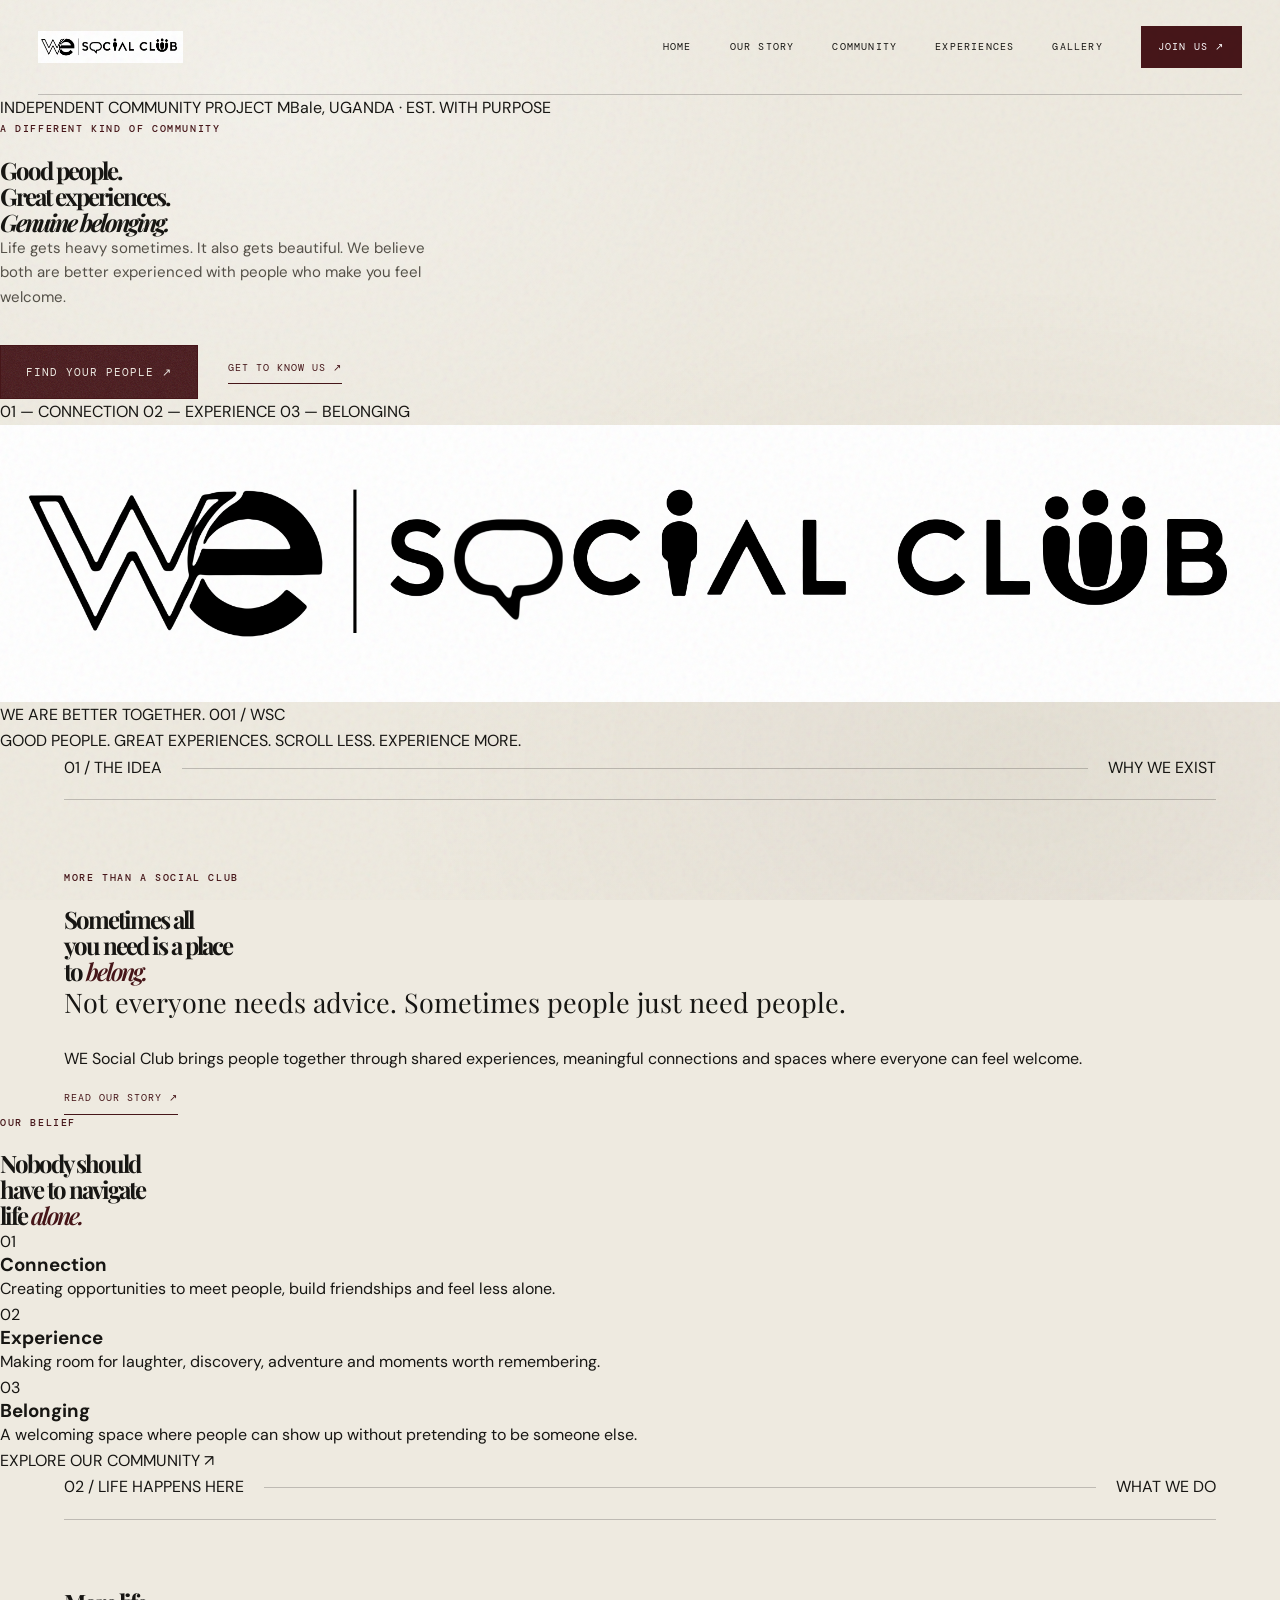
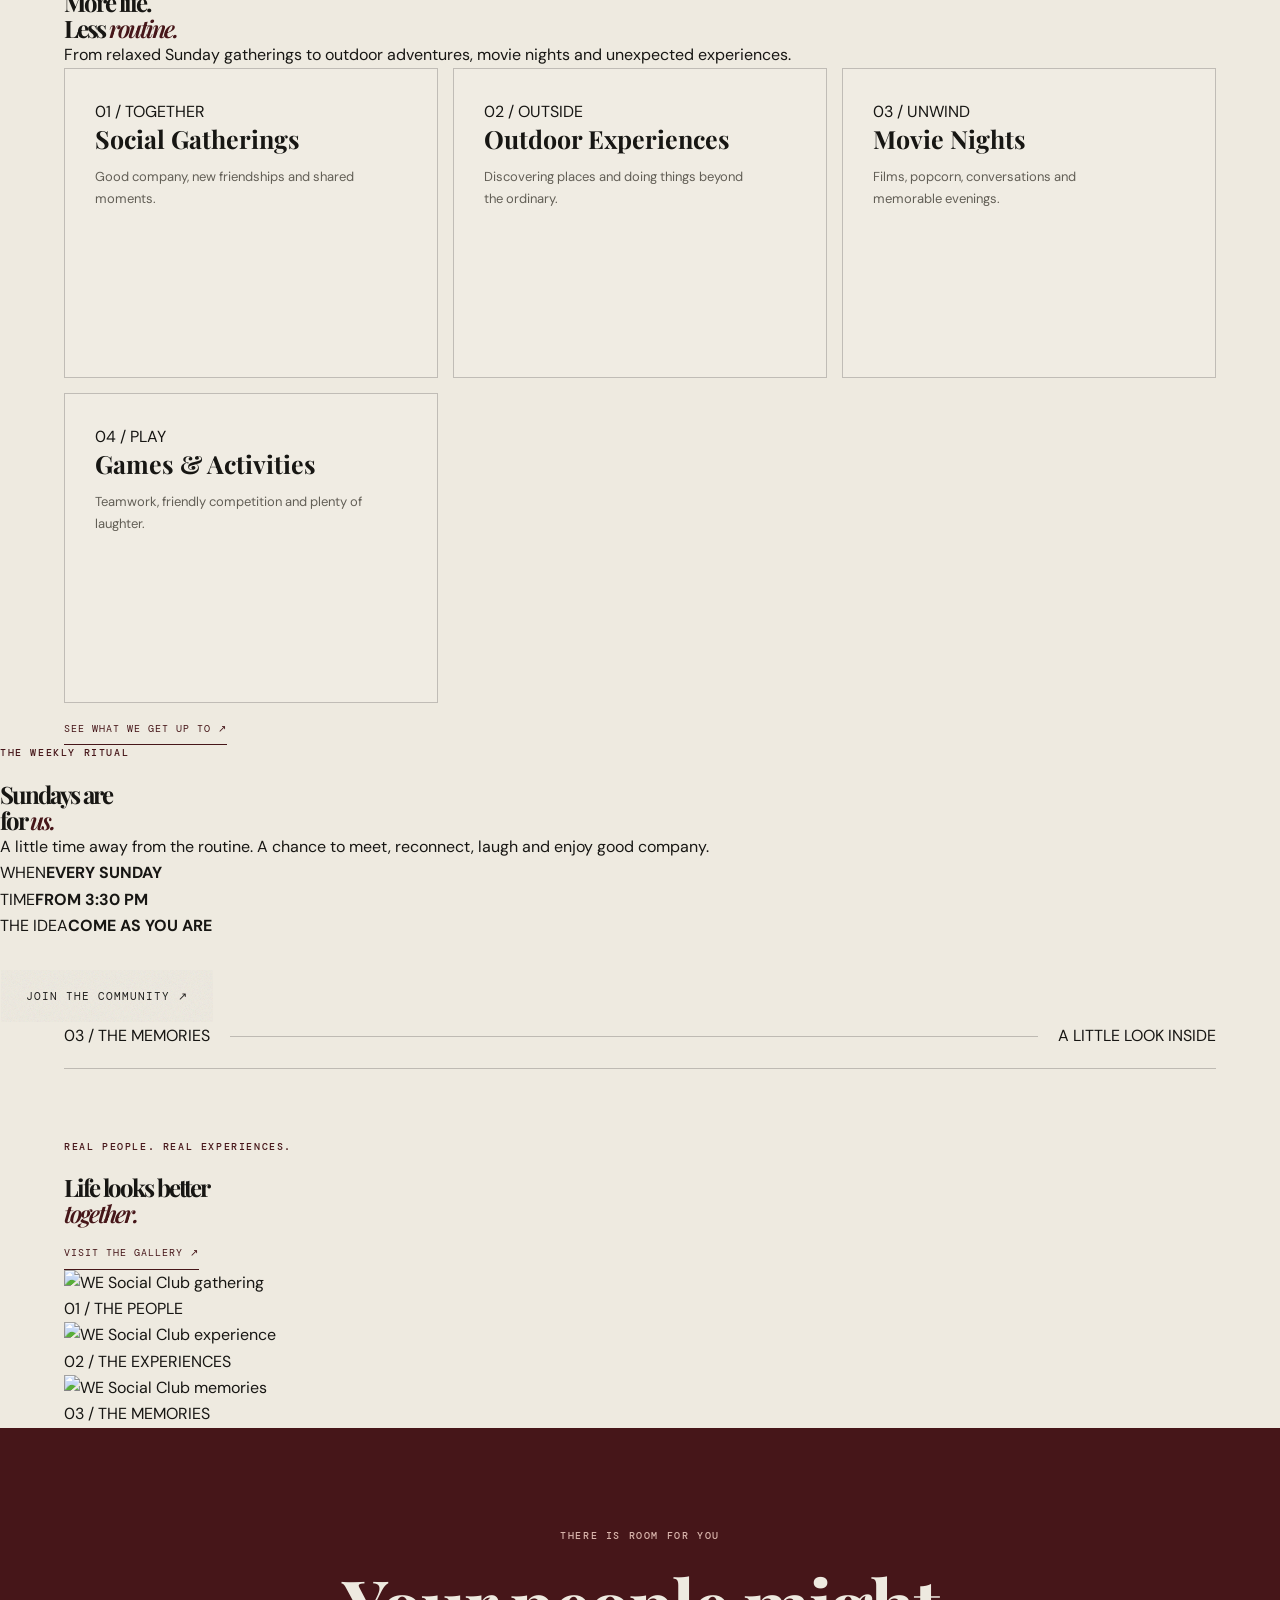
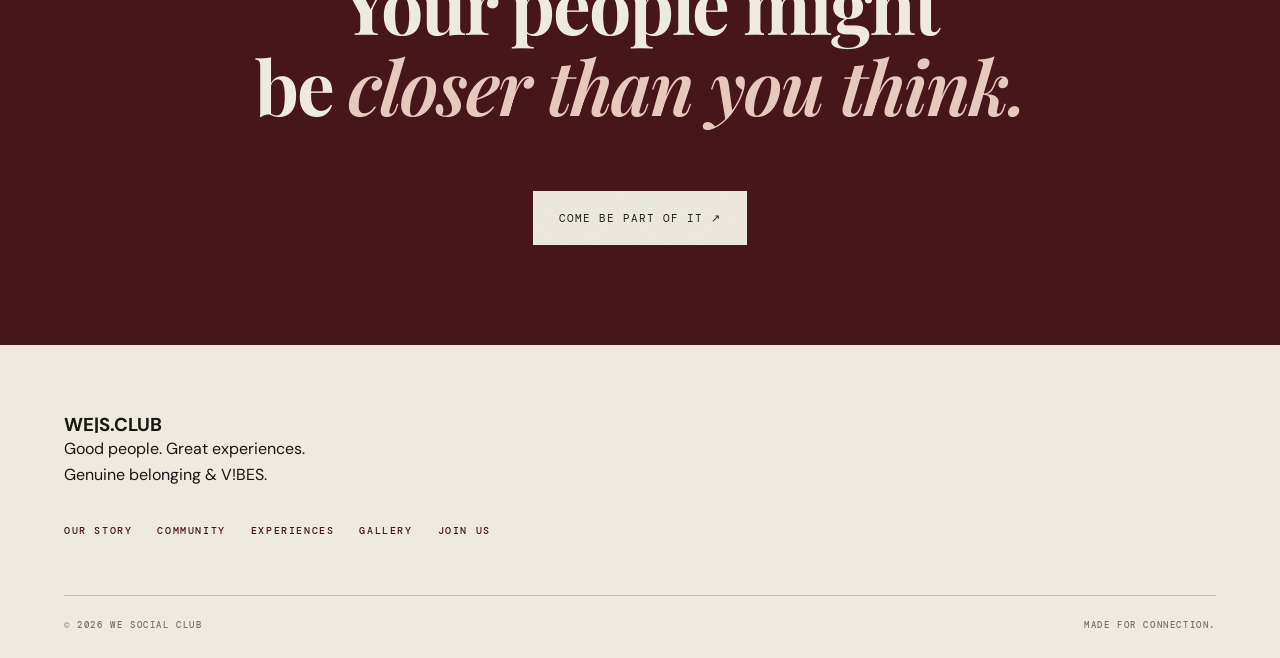
==== commit 7e88d3d4: "Update index.html" ====
--- a/index.html
+++ b/index.html
@@ -1,614 +1,336 @@
 <!DOCTYPE html>
 <html lang="en">
 <head>
-    <meta charset="UTF-8">
-    <meta name="viewport" content="width=device-width, initial-scale=1.0">
-
-    <title>WE Social Club | Good People. Great Experiences.</title>
-
-    <meta name="description" content="A community built around genuine belonging, good people, great experiences and positive connections.">
-
-    <link rel="preconnect" href="https://fonts.googleapis.com">
-    <link rel="preconnect" href="https://fonts.gstatic.com" crossorigin>
-
-    <link href="https://fonts.googleapis.com/css2?family=DM+Mono:wght@400;500&family=DM+Sans:wght@400;500;600;700;800&family=Playfair+Display:wght@600;700;800&display=swap" rel="stylesheet">
-
-    <link rel="stylesheet" href="style.css">
+<meta charset="UTF-8">
+<meta name="viewport" content="width=device-width, initial-scale=1.0">
+<title>WE Social Club | Good People. Great Experiences.</title>
+<meta name="description" content="A community built around genuine belonging, good people, great experiences and positive connections.">
+
+<link rel="preconnect" href="https://fonts.googleapis.com">
+<link rel="preconnect" href="https://fonts.gstatic.com" crossorigin>
+<link href="https://fonts.googleapis.com/css2?family=DM+Mono:wght@400;500&family=DM+Sans:wght@400;500;600;700;800&family=Playfair+Display:ital,wght@0,600;0,700;0,800;1,600;1,700&display=swap" rel="stylesheet">
+
+<link rel="stylesheet" href="style.css">
 </head>
 
 <body>
 
-    <div class="paper-grain"></div>
-
-    <!-- HEADER -->
-
-    <header class="site-header">
-
-        <a href="#home" class="brand">
-            <img src="WE_Social_Club_final.png" alt="WE Social Club Logo">
+<div class="paper-grain"></div>
+
+<header class="site-header">
+    <a href="index.html" class="brand">
+        <img src="WE_Social_Club_final.png" alt="WE Social Club">
+    </a>
+
+    <button class="menu-button" id="menuButton" aria-label="Open navigation" aria-expanded="false">
+        <span></span><span></span>
+    </button>
+
+    <nav class="navigation" id="mainNavigation">
+        <a href="index.html" class="active">HOME</a>
+        <a href="story.html">OUR STORY</a>
+        <a href="community.html">COMMUNITY</a>
+        <a href="experiences.html">EXPERIENCES</a>
+        <a href="gallery.html">GALLERY</a>
+        <a href="join.html" class="nav-join">JOIN US ↗</a>
+    </nav>
+</header>
+
+<main>
+
+<section class="home-hero">
+
+    <div class="hero-topline">
+        <span>INDEPENDENT COMMUNITY PROJECT</span>
+        <span>MBale, UGANDA · EST. WITH PURPOSE</span>
+    </div>
+
+    <div class="hero-grid">
+
+        <div class="hero-copy">
+            <p class="eyebrow">A DIFFERENT KIND OF COMMUNITY</p>
+
+            <h1>
+                Good people.<br>
+                Great experiences.<br>
+                <em>Genuine belonging.</em>
+            </h1>
+
+            <p class="hero-description">
+                Life gets heavy sometimes. It also gets beautiful.
+                We believe both are better experienced with people
+                who make you feel welcome.
+            </p>
+
+            <div class="hero-actions">
+                <a href="join.html" class="button">FIND YOUR PEOPLE ↗</a>
+                <a href="story.html" class="text-link">GET TO KNOW US ↗</a>
+            </div>
+
+            <div class="hero-note">
+                <span>01 — CONNECTION</span>
+                <span>02 — EXPERIENCE</span>
+                <span>03 — BELONGING</span>
+            </div>
+        </div>
+
+        <div class="hero-visual">
+            <div class="hero-logo-wrap">
+                <img src="WE_Social_Club_final.png" alt="WE Social Club logo">
+            </div>
+
+            <div class="visual-caption">
+                <span>WE ARE BETTER TOGETHER.</span>
+                <span>001 / WSC</span>
+            </div>
+        </div>
+
+    </div>
+
+    <div class="hero-bottomline">
+        <span>GOOD PEOPLE. GREAT EXPERIENCES.</span>
+        <span>SCROLL LESS. EXPERIENCE MORE.</span>
+    </div>
+
+</section>
+
+
+<section class="home-introduction section-wrap">
+
+    <div class="section-heading">
+        <span>01 / THE IDEA</span>
+        <span class="section-line"></span>
+        <span>WHY WE EXIST</span>
+    </div>
+
+    <div class="intro-grid">
+
+        <div>
+            <p class="eyebrow">MORE THAN A SOCIAL CLUB</p>
+            <h2>
+                Sometimes all<br>
+                you need is a place<br>
+                to <em>belong.</em>
+            </h2>
+        </div>
+
+        <div class="intro-copy">
+            <p class="large-copy">
+                Not everyone needs advice. Sometimes people just need
+                people.
+            </p>
+
+            <p>
+                WE Social Club brings people together through shared
+                experiences, meaningful connections and spaces where
+                everyone can feel welcome.
+            </p>
+
+            <a href="story.html" class="inline-link">READ OUR STORY ↗</a>
+        </div>
+
+    </div>
+
+</section>
+
+
+<section class="home-purpose">
+
+    <div class="purpose-inner">
+
+        <div class="purpose-heading">
+            <p class="eyebrow">OUR BELIEF</p>
+            <h2>
+                Nobody should<br>
+                have to navigate<br>
+                life <em>alone.</em>
+            </h2>
+        </div>
+
+        <div class="purpose-cards">
+
+            <article class="purpose-card">
+                <span>01</span>
+                <h3>Connection</h3>
+                <p>
+                    Creating opportunities to meet people, build
+                    friendships and feel less alone.
+                </p>
+            </article>
+
+            <article class="purpose-card">
+                <span>02</span>
+                <h3>Experience</h3>
+                <p>
+                    Making room for laughter, discovery, adventure
+                    and moments worth remembering.
+                </p>
+            </article>
+
+            <article class="purpose-card">
+                <span>03</span>
+                <h3>Belonging</h3>
+                <p>
+                    A welcoming space where people can show up
+                    without pretending to be someone else.
+                </p>
+            </article>
+
+        </div>
+
+        <a href="community.html" class="light-link">EXPLORE OUR COMMUNITY ↗</a>
+
+    </div>
+
+</section>
+
+
+<section class="home-experiences section-wrap">
+
+    <div class="section-heading">
+        <span>02 / LIFE HAPPENS HERE</span>
+        <span class="section-line"></span>
+        <span>WHAT WE DO</span>
+    </div>
+
+    <div class="experiences-heading">
+        <h2>
+            More life.<br>
+            Less <em>routine.</em>
+        </h2>
+
+        <p>
+            From relaxed Sunday gatherings to outdoor adventures,
+            movie nights and unexpected experiences.
+        </p>
+    </div>
+
+    <div class="experience-grid">
+
+        <article class="experience-card">
+            <span>01 / TOGETHER</span>
+            <h3>Social Gatherings</h3>
+            <p>Good company, new friendships and shared moments.</p>
+        </article>
+
+        <article class="experience-card">
+            <span>02 / OUTSIDE</span>
+            <h3>Outdoor Experiences</h3>
+            <p>Discovering places and doing things beyond the ordinary.</p>
+        </article>
+
+        <article class="experience-card">
+            <span>03 / UNWIND</span>
+            <h3>Movie Nights</h3>
+            <p>Films, popcorn, conversations and memorable evenings.</p>
+        </article>
+
+        <article class="experience-card">
+            <span>04 / PLAY</span>
+            <h3>Games & Activities</h3>
+            <p>Teamwork, friendly competition and plenty of laughter.</p>
+        </article>
+
+    </div>
+
+    <a href="experiences.html" class="inline-link">SEE WHAT WE GET UP TO ↗</a>
+
+</section>
+
+
+<section class="home-meetup">
+
+    <div class="meetup-content">
+        <div>
+            <p class="eyebrow">THE WEEKLY RITUAL</p>
+            <h2>Sundays are<br>for <em>us.</em></h2>
+            <p>
+                A little time away from the routine. A chance to meet,
+                reconnect, laugh and enjoy good company.
+            </p>
+        </div>
+
+        <div class="meetup-info">
+            <div><span>WHEN</span><strong>EVERY SUNDAY</strong></div>
+            <div><span>TIME</span><strong>FROM 3:30 PM</strong></div>
+            <div><span>THE IDEA</span><strong>COME AS YOU ARE</strong></div>
+            <a href="join.html" class="button button-light">JOIN THE COMMUNITY ↗</a>
+        </div>
+    </div>
+
+</section>
+
+
+<section class="home-gallery section-wrap">
+
+    <div class="section-heading">
+        <span>03 / THE MEMORIES</span>
+        <span class="section-line"></span>
+        <span>A LITTLE LOOK INSIDE</span>
+    </div>
+
+    <div class="gallery-preview">
+        <div>
+            <p class="eyebrow">REAL PEOPLE. REAL EXPERIENCES.</p>
+            <h2>Life looks better<br><em>together.</em></h2>
+        </div>
+
+        <a href="gallery.html" class="inline-link">VISIT THE GALLERY ↗</a>
+    </div>
+
+    <div class="preview-grid">
+        <a href="gallery.html" class="preview-image">
+            <img src="com1.jpeg" alt="WE Social Club gathering">
+            <span>01 / THE PEOPLE</span>
         </a>
 
-        <button class="menu-button" id="menuButton" aria-label="Open navigation" aria-expanded="false">
-            <span></span>
-            <span></span>
-        </button>
-
-        <nav class="navigation" id="mainNavigation">
-            <a href="#about">ABOUT</a>
-            <a href="#community">COMMUNITY</a>
-            <a href="#experiences">EXPERIENCES</a>
-            <a href="#gallery">GALLERY</a>
-            <a href="#join" class="nav-join">JOIN US <span>↗</span></a>
-        </nav>
-
-    </header>
-
-
-    <main>
-
-        <!-- HERO -->
-
-        <section class="hero section-wrap" id="home">
-
-            <div class="hero-copy">
-                <p class="eyebrow">A DIFFERENT KIND OF COMMUNITY — EST. WITH PURPOSE</p>
-
-                <h1>
-                    Good people.<br>
-                    Great experiences.<br>
-                    <span>Genuine belonging.</span>
-                </h1>
-
-                <p class="hero-description">
-                    A place to connect, unwind, experience life and find
-                    your people. No pressure. No judgement. Just genuine
-                    connections and good energy.
-                </p>
-
-                <div class="hero-actions">
-                    <a href="#join" class="button button-primary">
-                        BE PART OF IT <span>↗</span>
-                    </a>
-
-                    <a href="#about" class="text-link">
-                        GET TO KNOW US <span>↓</span>
-                    </a>
-                </div>
-            </div>
-
-            <div class="hero-art">
-                <div class="hero-logo-frame">
-                    <img src="WE_Social_Club_final.png" alt="WE Social Club" class="hero-logo">
-                </div>
-
-                <div class="hero-stamp">
-                    <span>GOOD PEOPLE</span>
-                    <span>GREAT EXPERIENCES</span>
-                    <span>GENUINE BELONGING</span>
-                </div>
-
-                <span class="hero-number">001 / WE</span>
-            </div>
-
-            <div class="hero-bottom">
-                <span>COMMUNITY • CONNECTION • EXPERIENCE</span>
-                <span>SCROLL TO EXPLORE ↓</span>
-            </div>
-
-        </section>
-
-
-        <!-- ABOUT -->
-
-        <section class="section-wrap about-section" id="about">
-
-            <div class="section-heading">
-                <span class="section-index">01 / WHO WE ARE</span>
-                <span class="section-line"></span>
-                <span class="section-tag">THE IDEA</span>
-            </div>
-
-            <div class="about-grid">
-
-                <div class="about-title">
-                    <p class="eyebrow">MORE THAN JUST A CLUB</p>
-
-                    <h2>
-                        We are here<br>
-                        for the <em>human</em><br>
-                        experience.
-                    </h2>
-                </div>
-
-                <div class="about-content">
-                    <p class="large-copy">
-                        Life is better when you don't have to experience
-                        everything alone.
-                    </p>
-
-                    <p>
-                        WE Social Club is a community created to bring
-                        people together through meaningful connections,
-                        shared experiences and genuine belonging.
-                    </p>
-
-                    <p>
-                        We believe everyone deserves a place where they
-                        can show up as themselves, meet good people,
-                        discover new experiences and feel part of
-                        something.
-                    </p>
-
-                    <a href="#community" class="inline-link">
-                        DISCOVER OUR PURPOSE ↗
-                    </a>
-                </div>
-
-            </div>
-
-        </section>
-
-
-        <!-- COMMUNITY -->
-
-        <section class="community-section section-wrap" id="community">
-
-            <div class="section-heading">
-                <span class="section-index">02 / OUR COMMUNITY</span>
-                <span class="section-line"></span>
-                <span class="section-tag">BELONGING MATTERS</span>
-            </div>
-
-            <div class="community-grid">
-
-                <div class="community-card community-main">
-                    <span class="card-number">01</span>
-
-                    <p class="eyebrow">OUR BELIEF</p>
-
-                    <h2>
-                        Nobody should<br>
-                        have to feel<br>
-                        <em>alone.</em>
-                    </h2>
-
-                    <p>
-                        We create opportunities for people to meet,
-                        connect, share stories and build relationships
-                        that extend beyond a single event.
-                    </p>
-                </div>
-
-                <div class="community-side">
-
-                    <div class="community-card dark-card">
-                        <span class="card-number">02</span>
-                        <p class="eyebrow">OUR APPROACH</p>
-
-                        <h3>Anti-trauma.<br>Pro-connection.</h3>
-
-                        <p>
-                            We believe in creating positive spaces that
-                            encourage openness, connection and healthier
-                            social experiences.
-                        </p>
-                    </div>
-
-                    <div class="community-card red-card">
-                        <span class="card-number">03</span>
-                        <p class="eyebrow">OUR PROMISE</p>
-
-                        <h3>Come as you are.</h3>
-
-                        <p>
-                            Free to be yourself. Free to connect.
-                            Free to belong.
-                        </p>
-                    </div>
-
-                </div>
-
-            </div>
-
-        </section>
-
-
-        <!-- EXPERIENCES -->
-
-        <section class="section-wrap experiences-section" id="experiences">
-
-            <div class="section-heading">
-                <span class="section-index">03 / WHAT WE DO</span>
-                <span class="section-line"></span>
-                <span class="section-tag">LIFE HAPPENS HERE</span>
-            </div>
-
-            <div class="experiences-intro">
-                <h2>
-                    Not just another<br>
-                    <em>meet-up.</em>
-                </h2>
-
-                <p>
-                    We create experiences that bring people closer.
-                    Sometimes adventurous, sometimes relaxed,
-                    sometimes completely unexpected.
-                </p>
-            </div>
-
-            <div class="experience-grid">
-
-                <article class="experience-card">
-                    <span class="experience-number">01</span>
-                    <div class="experience-symbol">✳</div>
-                    <h3>Social Gatherings</h3>
-                    <p>
-                        Meet new people, catch up, laugh and enjoy
-                        the simple pleasure of being together.
-                    </p>
-                    <span class="card-bottom">CONNECTION FIRST ↗</span>
-                </article>
-
-                <article class="experience-card">
-                    <span class="experience-number">02</span>
-                    <div class="experience-symbol">◉</div>
-                    <h3>Outdoor Experiences</h3>
-                    <p>
-                        Get outside, discover new places and create
-                        memories beyond the everyday routine.
-                    </p>
-                    <span class="card-bottom">GET OUT THERE ↗</span>
-                </article>
-
-                <article class="experience-card">
-                    <span class="experience-number">03</span>
-                    <div class="experience-symbol">▧</div>
-                    <h3>Movie Nights</h3>
-                    <p>
-                        Films, popcorn, conversations and the kind
-                        of evenings you wish could last longer.
-                    </p>
-                    <span class="card-bottom">PRESS PLAY ↗</span>
-                </article>
-
-                <article class="experience-card">
-                    <span class="experience-number">04</span>
-                    <div class="experience-symbol">⌁</div>
-                    <h3>Games & Activities</h3>
-                    <p>
-                        Friendly competition, teamwork, laughter
-                        and moments worth remembering.
-                    </p>
-                    <span class="card-bottom">LET'S PLAY ↗</span>
-                </article>
-
-                <article class="experience-card">
-                    <span class="experience-number">05</span>
-                    <div class="experience-symbol">✺</div>
-                    <h3>Conversations</h3>
-                    <p>
-                        Real conversations, new perspectives and
-                        the freedom to connect without judgement.
-                    </p>
-                    <span class="card-bottom">LET'S TALK ↗</span>
-                </article>
-
-                <article class="experience-card">
-                    <span class="experience-number">06</span>
-                    <div class="experience-symbol">✧</div>
-                    <h3>Surprises & More</h3>
-                    <p>
-                        Unexpected adventures, special moments
-                        and experiences we create together.
-                    </p>
-                    <span class="card-bottom">EXPECT MORE ↗</span>
-                </article>
-
-            </div>
-
-        </section>
-
-
-        <!-- MEETUP -->
-
-        <section class="meetup-section section-wrap" id="meetup">
-
-            <div class="meetup-inner">
-
-                <div>
-                    <p class="eyebrow">THE WEEKLY RITUAL</p>
-
-                    <h2>
-                        Sundays are<br>
-                        for <em>us.</em>
-                    </h2>
-
-                    <p>
-                        Our regular meet-ups are an opportunity to
-                        disconnect from the routine, meet people and
-                        enjoy good company.
-                    </p>
-                </div>
-
-                <div class="meetup-details">
-                    <div class="meetup-detail">
-                        <span>WHEN</span>
-                        <strong>EVERY SUNDAY</strong>
-                    </div>
-
-                    <div class="meetup-detail">
-                        <span>TIME</span>
-                        <strong>FROM 3:30 PM</strong>
-                    </div>
-
-                    <div class="meetup-detail">
-                        <span>THE PLAN</span>
-                        <strong>GOOD PEOPLE. GOOD V!BES.</strong>
-                    </div>
-
-                    <a href="#join" class="button button-light">
-                        JOIN THE NEXT MEET-UP ↗
-                    </a>
-                </div>
-
-            </div>
-
-        </section>
-
-
-        <!-- GALLERY -->
-
-        <section class="section-wrap gallery-section" id="gallery">
-
-            <div class="section-heading">
-                <span class="section-index">04 / THE MEMORIES</span>
-                <span class="section-line"></span>
-                <span class="section-tag">A LITTLE LOOK INSIDE</span>
-            </div>
-
-            <div class="gallery-heading">
-                <h2>
-                    Moments that<br>
-                    <em>bring us together.</em>
-                </h2>
-
-                <p>
-                    A collection of people, places, laughter
-                    and experiences.
-                </p>
-            </div>
-
-            <div class="gallery-grid">
-
-                <figure class="gallery-item gallery-large">
-                    <img src="com1.jpeg" alt="WE Social Club community gathering">
-                    <figcaption>01 — THE PEOPLE</figcaption>
-                </figure>
-
-                <figure class="gallery-item">
-                    <img src="com2.jpeg" alt="WE Social Club experience">
-                    <figcaption>02 — THE EXPERIENCES</figcaption>
-                </figure>
-
-                <figure class="gallery-item">
-                    <img src="com3.jpeg" alt="WE Social Club community moments">
-                    <figcaption>03 — THE MEMORIES</figcaption>
-                </figure>
-
-            </div>
-
-        </section>
-
-
-        <!-- JOIN -->
-
-        <section class="join-section section-wrap" id="join">
-
-            <div class="section-heading">
-                <span class="section-index">05 / YOUR TURN</span>
-                <span class="section-line"></span>
-                <span class="section-tag">COME BE PART OF IT</span>
-            </div>
-
-            <div class="join-intro">
-                <p class="eyebrow">THERE'S ROOM FOR YOU</p>
-
-                <h2>
-                    Your people<br>
-                    might be <em>here.</em>
-                </h2>
-
-                <p>
-                    Interested in being part of WE Social Club?
-                    Tell us a little about yourself.
-                </p>
-            </div>
-
-            <form id="membershipForm" class="membership-form">
-
-                <div class="form-top">
-                    <span id="stepLabel">STEP 1 OF 7</span>
-
-                    <div class="progress-track">
-                        <div id="progressFill"></div>
-                    </div>
-                </div>
-
-
-                <div class="form-step active">
-
-                    <p class="form-question">01 — THE INTRODUCTION</p>
-
-                    <h3>What should we call you?</h3>
-
-                    <label for="name">Your name</label>
-                    <input type="text" id="name" name="name"
-                        placeholder="Your full name" required>
-
-                    <label for="age">How old are you?</label>
-                    <input type="number" id="age" name="age"
-                        placeholder="Your age" min="18" required>
-
-                </div>
-
-
-                <div class="form-step">
-
-                    <p class="form-question">02 — YOUR WORLD</p>
-
-                    <h3>Where are you based?</h3>
-
-                    <label for="location">Your location</label>
-                    <input type="text" id="location" name="location"
-                        placeholder="Town / Area" required>
-
-                </div>
-
-
-                <div class="form-step">
-
-                    <p class="form-question">03 — YOUR STORY</p>
-
-                    <h3>Tell us a little about yourself.</h3>
-
-                    <label for="about">A little about you</label>
-                    <textarea id="about" name="about"
-                        placeholder="What should we know about you?"
-                        required></textarea>
-
-                </div>
-
-
-                <div class="form-step">
-
-                    <p class="form-question">04 — YOUR INTERESTS</p>
-
-                    <h3>What do you enjoy?</h3>
-
-                    <label for="interests">Your interests</label>
-                    <textarea id="interests" name="interests"
-                        placeholder="Activities, hobbies, experiences..."
-                        required></textarea>
-
-                </div>
-
-
-                <div class="form-step">
-
-                    <p class="form-question">05 — YOUR CONTRIBUTION</p>
-
-                    <h3>What would you bring to the community?</h3>
-
-                    <label for="skills">Your skills or talents</label>
-                    <textarea id="skills" name="skills"
-                        placeholder="Anything you would love to share..."></textarea>
-
-                </div>
-
-
-                <div class="form-step">
-
-                    <p class="form-question">06 — GETTING INVOLVED</p>
-
-                    <h3>How would you like to participate?</h3>
-
-                    <label for="participation">Your preferred participation</label>
-
-                    <select id="participation" name="participation" required>
-                        <option value="">Choose an option</option>
-                        <option value="Physical meet-ups">Physical meet-ups</option>
-                        <option value="Online activities">Online activities</option>
-                        <option value="Both">Both</option>
-                        <option value="Open to anything">Open to anything</option>
-                    </select>
-
-                </div>
-
-
-                <div class="form-step">
-
-                    <p class="form-question">07 — STAY CONNECTED</p>
-
-                    <h3>Let's keep in touch.</h3>
-
-                    <label for="whatsapp">WhatsApp number</label>
-                    <input type="tel" id="whatsapp" name="whatsapp"
-                        placeholder="Your WhatsApp number" required>
-
-                    <label for="extra">Anything else you want us to know?</label>
-                    <textarea id="extra" name="extra"
-                        placeholder="Optional"></textarea>
-
-                </div>
-
-
-                <div class="form-controls">
-
-                    <button type="button" id="backButton" class="back-button">
-                        ← BACK
-                    </button>
-
-                    <button type="button" id="nextButton" class="button button-primary">
-                        CONTINUE →
-                    </button>
-
-                </div>
-
-                <p id="formMessage" class="form-message" aria-live="polite"></p>
-
-            </form>
-
-        </section>
-
-
-        <!-- FINAL MESSAGE -->
-
-        <section class="final-message">
-
-            <p class="eyebrow">WE ARE BETTER TOGETHER</p>
-
-            <h2>
-                Life is an experience.<br>
-                <em>Let's share it.</em>
-            </h2>
-
-            <a href="#join" class="button button-light final-button">
-                JOIN WE SOCIAL CLUB ↗
-            </a>
-
-        </section>
-
-    </main>
-
-
-    <!-- FOOTER -->
-
-    <footer class="site-footer">
-
-        <div class="footer-brand">
-            <img src="WE_Social_Club_final.png" alt="WE Social Club">
-        </div>
-
-        <div class="footer-info">
-            <p>GOOD PEOPLE. GREAT EXPERIENCES.</p>
-            <p>GENUINE BELONGING & V!BES.</p>
+        <a href="gallery.html" class="preview-image">
+            <img src="com2.jpeg" alt="WE Social Club experience">
+            <span>02 / THE EXPERIENCES</span>
+        </a>
+
+        <a href="gallery.html" class="preview-image">
+            <img src="com3.jpeg" alt="WE Social Club memories">
+            <span>03 / THE MEMORIES</span>
+        </a>
+    </div>
+
+</section>
+
+
+<section class="final-message">
+    <p class="eyebrow">THERE IS ROOM FOR YOU</p>
+    <h2>
+        Your people might<br>
+        be <em>closer than you think.</em>
+    </h2>
+    <a href="join.html" class="button button-light">COME BE PART OF IT ↗</a>
+</section>
+
+</main>
+
+<footer class="site-footer">
+    <div class="footer-top">
+        <div>
+            <h3>WE|S.CLUB</h3>
+            <p>Good people. Great experiences.<br>Genuine belonging & V!BES.</p>
         </div>
 
         <div class="footer-links">
-            <a href="#about">ABOUT</a>
-            <a href="#experiences">EXPERIENCES</a>
-            <a href="#join">JOIN US</a>
-        </div>
-
-        <div class="footer-bottom">
-            <span>© <span id="currentYear"></span> WE SOCIAL CLUB</span>
-            <span>MADE FOR CONNECTION.</span>
-        </div>
-
-    </footer>
-
-
-    <script src="script.js"></script>
-
+            <a href="story.html">OUR STORY</a>
+            <a href="community.html">COMMUNITY</a>
+            <a href="experiences.html">EXPERIENCES</a>
+            <a href="gallery.html">GALLERY</a>
+            <a href="join.html">JOIN US</a>
+        </div>
+    </div>
+
+    <div class="footer-bottom">
+        <span>© <span id="currentYear"></span> WE SOCIAL CLUB</span>
+        <span>MADE FOR CONNECTION.</span>
+    </div>
+</footer>
+
+<script src="script.js"></script>
 </body>
 </html>
--- a/style.css
+++ b/style.css
@@ -1,44 +1,20 @@
-/* =====================================================
+/* ==========================================
    WE SOCIAL CLUB
-   VISUAL IDENTITY
-   A CULTURE OF CONNECTION
-===================================================== */
-
-@import url('https://fonts.googleapis.com/css2?family=DM+Mono:wght@400;500&family=DM+Sans:wght@400;500;600;700;800&family=Playfair+Display:ital,wght@0,500;0,600;0,700;1,500;1,600&display=swap');
-
-
-/* =====================================================
-   01. DESIGN VARIABLES
-===================================================== */
+   EDITORIAL / GRITTY / COMMUNITY
+========================================== */
 
 :root {
-
-    --paper: #e9e5d9;
-    --paper-light: #f0ede4;
-    --paper-dark: #d8d2c3;
-
-    --ink: #191916;
-    --ink-soft: #39372f;
-    --muted: #777267;
-
-    --blood: #351311;
-    --blood-dark: #210c0b;
-    --blood-worn: #51201b;
-
-    --border: rgba(25, 25, 22, 0.22);
-
-    --serif: 'Playfair Display', Georgia, serif;
-    --sans: 'DM Sans', Arial, sans-serif;
-    --mono: 'DM Mono', monospace;
-
-    --page-width: 1320px;
-
-}
-
-
-/* =====================================================
-   02. RESET
-===================================================== */
+    --paper: #eeeae0;
+    --paper-light: #f5f1e8;
+    --ink: #171613;
+    --muted: #77736a;
+    --blood: #461619;
+    --blood-light: #652226;
+    --line: rgba(23, 22, 19, 0.22);
+    --display: "Playfair Display", Georgia, serif;
+    --body: "DM Sans", sans-serif;
+    --mono: "DM Mono", monospace;
+}
 
 * {
     margin: 0;
@@ -48,16 +24,15 @@
 
 html {
     scroll-behavior: smooth;
-    background: var(--paper);
-    scroll-padding-top: 110px;
+    scroll-padding-top: 100px;
 }
 
 body {
     background: var(--paper);
     color: var(--ink);
-    font-family: var(--sans);
+    font-family: var(--body);
     overflow-x: hidden;
-    min-height: 100vh;
+    line-height: 1.65;
 }
 
 a {
@@ -72,2464 +47,1228 @@
     font: inherit;
 }
 
-button {
-    cursor: pointer;
-}
-
 img {
+    display: block;
     max-width: 100%;
-    display: block;
-}
-
-
-/* =====================================================
-   03. AGED PAPER TEXTURE
-===================================================== */
+}
+
+
+/* ==========================================
+   PAPER TEXTURE
+========================================== */
+
+.paper-grain {
+    position: fixed;
+    inset: 0;
+    pointer-events: none;
+    z-index: 1000;
+    opacity: 0.19;
+    background-image: url("data:image/svg+xml,%3Csvg viewBox='0 0 180 180' xmlns='http://www.w3.org/2000/svg'%3E%3Cfilter id='n'%3E%3CfeTurbulence type='fractalNoise' baseFrequency='.92' numOctaves='3' stitchTiles='stitch'/%3E%3C/filter%3E%3Crect width='100%25' height='100%25' filter='url(%23n)' opacity='.32'/%3E%3C/svg%3E");
+    mix-blend-mode: multiply;
+}
 
 body::before {
     content: "";
     position: fixed;
     inset: 0;
+    z-index: -1;
     pointer-events: none;
-    z-index: 1000;
-
-    background-image:
-        url("data:image/svg+xml,%3Csvg viewBox='0 0 180 180' xmlns='http://www.w3.org/2000/svg'%3E%3Cfilter id='grain'%3E%3CfeTurbulence type='fractalNoise' baseFrequency='.85' numOctaves='4' stitchTiles='stitch'/%3E%3C/filter%3E%3Crect width='100%25' height='100%25' filter='url(%23grain)' opacity='.32'/%3E%3C/svg%3E");
-
-    opacity: 0.19;
-    mix-blend-mode: multiply;
-}
-
-.paper-texture {
-    position: fixed;
-    inset: 0;
-    pointer-events: none;
-    z-index: 999;
-
     background:
-        radial-gradient(
-            ellipse at 15% 10%,
-            rgba(255,255,255,0.22),
-            transparent 45%
-        ),
-        radial-gradient(
-            ellipse at 85% 90%,
-            rgba(80,60,35,0.09),
-            transparent 45%
-        );
-
-}
-
-
-/* =====================================================
-   04. HEADER
-===================================================== */
-
-.header {
-    width: 100%;
-    min-height: 125px;
-
-    padding: 15px 5.5%;
-
-    display: flex;
-    justify-content: space-between;
-    align-items: center;
-
-    position: relative;
-    z-index: 200;
-
-    border-bottom: 1px solid var(--border);
-}
-
-
-/* Logo in header */
-
-.header-logo {
-    display: inline-flex;
-    align-items: center;
-    position: relative;
-}
-
-.header-logo img {
-
-    width: 250px;
-    height: auto;
-    max-height: 105px;
-
-    object-fit: contain;
-
-    mix-blend-mode: multiply;
-
-    animation: logoAlive 5s ease-in-out infinite;
-
-    filter: contrast(1.15);
-
-}
-
-
-/* Continuous logo movement */
-
-@keyframes logoAlive {
-
-    0% {
-        transform: translateY(0) scale(1);
-        filter: contrast(1.15);
-    }
-
-    25% {
-        transform: translateY(-2px) scale(1.005);
-        filter: contrast(1.25);
-    }
-
-    50% {
-        transform: translateY(0) scale(1);
-        filter: contrast(1.12);
-    }
-
-    75% {
-        transform: translateY(1px) scale(1.003);
-        filter: contrast(1.22);
-    }
-
-    100% {
-        transform: translateY(0) scale(1);
-        filter: contrast(1.15);
-    }
-
-}
-
-
-/* =====================================================
-   05. MENU BUTTON
-===================================================== */
-
-.menu-button {
-
-    width: 54px;
-    height: 54px;
-
-    background: var(--blood);
-    border: 1px solid var(--blood);
-
-    display: flex;
-    flex-direction: column;
-    align-items: center;
-    justify-content: center;
-
-    gap: 6px;
-
-    transition: all 0.3s ease;
-
-    position: relative;
-    z-index: 210;
-
-}
-
-.menu-button span {
-
-    display: block;
-
-    width: 21px;
-    height: 1px;
-
-    background: var(--paper-light);
-
-    transition: all 0.3s ease;
-
-}
-
-.menu-button:hover {
-
-    background: var(--ink);
-    border-color: var(--ink);
-
-}
-
-.menu-button.active span:first-child {
-
-    transform: translateY(3.5px) rotate(45deg);
-
-}
-
-.menu-button.active span:nth-child(2) {
-
-    opacity: 0;
-
-}
-
-.menu-button.active span:last-child {
-
-    transform: translateY(-3.5px) rotate(-45deg);
-
-}
-
-
-/* =====================================================
-   06. NAVIGATION
-===================================================== */
-
-.main-navigation {
-
-    position: absolute;
-
-    top: 100%;
-    right: 0;
-
-    width: 100%;
-
-    background: var(--ink);
-    color: var(--paper);
-
-    display: flex;
-    flex-direction: column;
-
-    padding: 0 8%;
-
-    max-height: 0;
-    overflow: hidden;
-
-    opacity: 0;
-
-    transition:
-        max-height 0.5s ease,
-        padding 0.5s ease,
-        opacity 0.3s ease;
-
-    z-index: 190;
-
-}
-
-.main-navigation.open {
-
-    max-height: 650px;
-
-    padding-top: 35px;
-    padding-bottom: 40px;
-
-    opacity: 1;
-
-}
-
-.main-navigation a {
-
-    width: 100%;
-
-    padding: 17px 0;
-
-    border-bottom: 1px solid rgba(255,255,255,0.15);
-
-    font-family: var(--serif);
-    font-size: clamp(25px, 4vw, 43px);
-
-    transition:
-        color 0.25s ease,
-        padding-left 0.25s ease;
-
-}
-
-.main-navigation a:hover {
-
-    color: #98615a;
-    padding-left: 12px;
-
-}
-
-.main-navigation .navigation-join {
-
-    color: #98615a;
-
-}
-
-.navigation-join span {
-
-    font-family: var(--mono);
-    font-size: 18px;
-
-}
-
-
-/* =====================================================
-   07. GENERAL SECTIONS
-===================================================== */
-
-section {
-    position: relative;
-}
-
-.section-padding {
-
-    padding: 110px 7%;
-
-}
-
-.section-label {
-
-    display: flex;
-    justify-content: space-between;
-    align-items: center;
-
-    border-top: 1px solid var(--border);
-
-    padding-top: 15px;
-    margin-bottom: 65px;
-
+        radial-gradient(ellipse at 20% 10%, rgba(255,255,255,.35), transparent 40%),
+        radial-gradient(ellipse at 80% 85%, rgba(80,50,30,.06), transparent 45%);
+}
+
+
+/* ==========================================
+   GENERAL LAYOUT
+========================================== */
+
+.section-wrap {
+    width: min(1180px, 90%);
+    margin-inline: auto;
+}
+
+.eyebrow,
+.section-index,
+.section-tag,
+.hero-bottom,
+.card-number,
+.card-bottom,
+.form-question,
+.form-top,
+.meetup-detail span,
+.gallery-item figcaption,
+.footer-info,
+.footer-links,
+.footer-bottom {
     font-family: var(--mono);
     font-size: 10px;
-
-    letter-spacing: 0.12em;
-
+    letter-spacing: 1.6px;
+    font-weight: 500;
+}
+
+.eyebrow {
+    color: var(--blood);
+    margin-bottom: 20px;
+}
+
+.section-heading {
+    display: flex;
+    align-items: center;
+    gap: 20px;
+    padding-bottom: 18px;
+    border-bottom: 1px solid var(--line);
+    margin-bottom: 70px;
+}
+
+.section-line {
+    height: 1px;
+    flex: 1;
+    background: var(--line);
+}
+
+.section-tag {
     color: var(--muted);
-
-}
-
-.small-label {
-
-    display: block;
-
-    font-family: var(--mono);
-    font-size: 10px;
-
-    letter-spacing: 0.15em;
-
+}
+
+h1,
+h2,
+h3 {
+    line-height: 1.08;
+}
+
+h1,
+h2 {
+    font-family: var(--display);
+    font-weight: 700;
+    letter-spacing: -2px;
+}
+
+h1 span,
+h2 em {
     color: var(--blood);
-
-    text-transform: uppercase;
-
-}
-
-
-/* =====================================================
-   08. HERO BRAND
-===================================================== */
-
-.hero {
-
-    padding: 35px 7% 55px;
-
-    max-width: 1600px;
-    margin: auto;
-
-}
-
-
-/* Topline */
-
-.hero-topline {
-
-    display: flex;
-    justify-content: space-between;
-
-    padding: 15px 0;
-
-    border-bottom: 1px solid var(--border);
-
-    font-family: var(--mono);
-    font-size: 10px;
-
-    letter-spacing: 0.13em;
-
-    color: var(--muted);
-
-}
-
-
-/* Large logo */
-
-.hero-brand {
-
-    padding: 45px 0 65px;
-
-    display: flex;
-    flex-direction: column;
-    align-items: center;
-
-    text-align: center;
-
-}
-
-.hero-logo-wrap {
-
-    width: 100%;
-    display: flex;
-    justify-content: center;
-    align-items: center;
-
-}
-
-.hero-logo {
-
-    width: min(780px, 88vw);
-
-    max-height: 390px;
-
-    object-fit: contain;
-
-    mix-blend-mode: multiply;
-
-    animation: heroLogoMovement 6s ease-in-out infinite;
-
-    filter: contrast(1.12);
-
-}
-
-
-/* Slightly more visible motion for main logo */
-
-@keyframes heroLogoMovement {
-
-    0% {
-        transform: translateY(0);
-        filter: contrast(1.12);
-    }
-
-    20% {
-        transform: translateY(-2px);
-        filter: contrast(1.22);
-    }
-
-    45% {
-        transform: translateY(1px);
-        filter: contrast(1.08);
-    }
-
-    70% {
-        transform: translateY(-1px);
-        filter: contrast(1.19);
-    }
-
-    100% {
-        transform: translateY(0);
-        filter: contrast(1.12);
-    }
-
-}
-
-
-.brand-description {
-
-    margin-top: 22px;
-
-    max-width: 480px;
-
-    font-family: var(--mono);
-    font-size: 10px;
-
-    line-height: 1.9;
-
-    letter-spacing: 0.15em;
-
-    color: var(--muted);
-
-}
-
-
-/* =====================================================
-   09. HERO MAIN CONTENT
-===================================================== */
-
-.hero-main {
-
-    display: grid;
-
-    grid-template-columns: 1.15fr 0.85fr;
-
-    gap: 75px;
-
-    align-items: center;
-
-    padding: 55px 0;
-
-    border-top: 1px solid var(--border);
-    border-bottom: 1px solid var(--border);
-
-}
-
-.section-number {
-
-    font-family: var(--mono);
-    font-size: 10px;
-
-    letter-spacing: 0.15em;
-
-    color: var(--blood);
-
-    display: block;
-
-    margin-bottom: 25px;
-
-}
-
-.hero-title-area h1 {
-
-    font-family: var(--serif);
-
-    font-weight: 500;
-
-    font-size: clamp(60px, 8vw, 112px);
-
-    letter-spacing: -0.06em;
-
-    line-height: 0.95;
-
-    margin-bottom: 30px;
-
-}
-
-.hero-title-area h1 span {
-
-    display: block;
-
-}
-
-.hero-title-area h1 em {
-
-    color: var(--blood);
-
-    font-weight: 500;
-
-}
-
-.hero-description {
-
-    max-width: 490px;
-
-    font-size: 15px;
-
-    line-height: 1.9;
-
-    color: var(--ink-soft);
-
-    margin-bottom: 30px;
-
-}
-
-
-/* Hero actions */
-
-.hero-actions {
-
-    display: flex;
-    align-items: center;
-
-    gap: 30px;
-
-    flex-wrap: wrap;
-
-}
-
-
-/* =====================================================
-   10. BUTTONS
-===================================================== */
+    font-weight: 600;
+}
 
 .button {
-
+    min-height: 54px;
     display: inline-flex;
     align-items: center;
     justify-content: center;
-
     gap: 25px;
-
-    padding: 17px 24px;
-
+    padding: 0 25px;
+    background: var(--blood);
+    color: var(--paper-light);
+    font-family: var(--mono);
+    font-size: 11px;
+    letter-spacing: 1px;
+    border: 1px solid var(--blood);
+    cursor: pointer;
+    position: relative;
+    overflow: hidden;
+    transition: transform .25s ease, background .25s ease;
+}
+
+.button::after {
+    content: "";
+    position: absolute;
+    inset: 0;
+    opacity: .14;
+    background-image: url("data:image/svg+xml,%3Csvg viewBox='0 0 100 100' xmlns='http://www.w3.org/2000/svg'%3E%3Cfilter id='n'%3E%3CfeTurbulence type='fractalNoise' baseFrequency='.8' numOctaves='3'/%3E%3C/filter%3E%3Crect width='100%25' height='100%25' filter='url(%23n)'/%3E%3C/svg%3E");
+    pointer-events: none;
+}
+
+.button:hover {
+    background: var(--blood-light);
+    transform: translateY(-4px);
+}
+
+.button span {
+    font-size: 17px;
+}
+
+.text-link,
+.inline-link {
     font-family: var(--mono);
     font-size: 10px;
-
-    letter-spacing: 0.13em;
-
-    transition: all 0.3s ease;
-
-}
-
-.button-dark {
-
-    background: var(--blood);
-    color: var(--paper-light);
-
-    border: 1px solid var(--blood);
-
-}
-
-.button-dark:hover {
-
-    background: var(--ink);
-    border-color: var(--ink);
-
-    transform: translateY(-3px);
-
-}
-
-.button-light {
-
-    background: var(--paper);
-    color: var(--blood-dark);
-
-    border: 1px solid var(--paper);
-
-}
-
-.button-light:hover {
-
-    background: transparent;
-    color: var(--paper);
-
-}
-
-.simple-link,
-.text-link {
-
+    letter-spacing: 1px;
+    border-bottom: 1px solid var(--blood);
+    padding-bottom: 7px;
+    color: var(--blood);
+    transition: letter-spacing .25s ease;
+}
+
+.text-link:hover,
+.inline-link:hover {
+    letter-spacing: 2px;
+}
+
+
+/* ==========================================
+   HEADER
+========================================== */
+
+.site-header {
+    width: min(1320px, 94%);
+    height: 95px;
+    margin: auto;
+    display: flex;
+    align-items: center;
+    justify-content: space-between;
+    border-bottom: 1px solid var(--line);
+    position: relative;
+    z-index: 100;
+}
+
+.brand {
+    width: 145px;
+    display: block;
+}
+
+.brand img,
+.footer-brand img {
+    width: 100%;
+    mix-blend-mode: multiply;
+    animation: logoBreath 5s ease-in-out infinite;
+}
+
+.navigation {
+    display: flex;
+    align-items: center;
+    gap: 38px;
+}
+
+.navigation a {
     font-family: var(--mono);
     font-size: 10px;
-
-    letter-spacing: 0.1em;
-
+    letter-spacing: 1.2px;
+    position: relative;
+    transition: color .25s ease;
+}
+
+.navigation a:not(.nav-join)::after {
+    content: "";
+    position: absolute;
+    left: 0;
+    bottom: -8px;
+    width: 0;
+    height: 2px;
+    background: var(--blood);
+    transition: width .25s ease;
+}
+
+.navigation a:hover {
     color: var(--blood);
-
-    border-bottom: 1px solid var(--blood);
-
-    padding-bottom: 7px;
-
-    transition: all 0.25s ease;
-
-}
-
-.simple-link:hover,
-.text-link:hover {
-
-    color: var(--ink);
-
-    border-color: var(--ink);
-
-}
-
-
-/* =====================================================
-   11. HERO IMAGE
-===================================================== */
-
-.hero-image-area {
-
+}
+
+.navigation a:hover::after {
+    width: 100%;
+}
+
+.navigation .nav-join {
+    padding: 13px 17px;
+    background: var(--blood);
+    color: white;
+    animation: joinPulse 3s ease-in-out infinite;
+}
+
+.nav-join span {
+    margin-left: 10px;
+}
+
+.menu-button {
+    display: none;
+    background: transparent;
+    border: none;
+    cursor: pointer;
+}
+
+
+/* ==========================================
+   LOGO ANIMATION
+========================================== */
+
+@keyframes logoBreath {
+    0%, 100% {
+        transform: translateY(0) rotate(-1deg);
+    }
+
+    50% {
+        transform: translateY(-7px) rotate(1deg);
+    }
+}
+
+@keyframes joinPulse {
+    0%, 100% {
+        box-shadow: 0 0 0 0 rgba(70,22,25,.15);
+    }
+
+    50% {
+        box-shadow: 0 0 0 7px rgba(70,22,25,0);
+    }
+}
+
+
+/* ==========================================
+   HERO
+========================================== */
+
+.hero {
+    min-height: 670px;
+    display: grid;
+    grid-template-columns: 1.05fr .95fr;
+    align-items: center;
+    gap: 40px;
     position: relative;
-
-}
-
-.hero-image {
-
+    padding-top: 70px;
+    padding-bottom: 110px;
+}
+
+.hero-copy {
+    max-width: 600px;
+}
+
+.hero h1 {
+    font-size: clamp(48px, 6vw, 78px);
+    margin-bottom: 28px;
+}
+
+.hero-description {
+    max-width: 460px;
+    color: #555149;
+    font-size: 15px;
+    margin-bottom: 35px;
+}
+
+.hero-actions {
+    display: flex;
+    align-items: center;
+    gap: 30px;
+}
+
+.hero-art {
+    min-height: 430px;
+    border: 1px solid var(--line);
+    background:
+        linear-gradient(140deg, rgba(255,255,255,.32), transparent),
+        rgba(80,60,40,.035);
+    position: relative;
+    display: flex;
+    align-items: center;
+    justify-content: center;
+    overflow: hidden;
+}
+
+.hero-logo-frame {
+    width: 90%;
+    max-width: 480px;
+    animation: logoFloat 6s ease-in-out infinite;
+}
+
+.hero-logo {
     width: 100%;
-
-}
-
-.hero-image img {
-
-    width: 100%;
-    height: 420px;
-
-    object-fit: cover;
-
-    filter: grayscale(100%) contrast(1.1);
-
-    transition: filter 0.5s ease;
-
-}
-
-.hero-image:hover img {
-
-    filter: grayscale(35%) contrast(1.05);
-
-}
-
-.hero-image figcaption {
-
-    display: flex;
-    justify-content: space-between;
-
-    padding-top: 12px;
-
+    mix-blend-mode: multiply;
+    filter: contrast(1.12);
+}
+
+@keyframes logoFloat {
+    0%, 100% {
+        transform: translateY(0) rotate(-1deg) scale(1);
+    }
+
+    50% {
+        transform: translateY(-13px) rotate(1deg) scale(1.025);
+    }
+}
+
+.hero-stamp {
+    position: absolute;
+    bottom: 25px;
+    left: 25px;
+    display: flex;
+    flex-direction: column;
+    color: var(--blood);
     font-family: var(--mono);
     font-size: 9px;
-
-    letter-spacing: 0.1em;
-
-    color: var(--muted);
-
-}
-
-.hero-side-note {
-
-    border-left: 1px solid var(--blood);
-
-    margin-top: 35px;
-    padding-left: 20px;
-
-}
-
-.hero-side-note p {
-
-    font-family: var(--serif);
-
-    font-size: 27px;
-
-    line-height: 1.2;
-
-    margin-top: 10px;
-
-}
-
-.hero-side-note em {
-
-    color: var(--blood);
-
-}
-
-
-/* =====================================================
-   12. HERO BOTTOM LINE
-===================================================== */
-
-.hero-bottomline {
-
-    display: flex;
-    justify-content: space-between;
-    align-items: center;
-
-    gap: 20px;
-
-    padding: 20px 0;
-
-    font-family: var(--mono);
-    font-size: 9px;
-
-    letter-spacing: 0.12em;
-
-    color: var(--muted);
-
-}
-
-.hero-bottomline a {
-
-    color: var(--blood);
-
-    transition: letter-spacing 0.25s;
-
-}
-
-.hero-bottomline a:hover {
-
-    letter-spacing: 0.2em;
-
-}
-
-
-/* =====================================================
-   13. INTRODUCTION
-===================================================== */
-
-.introduction {
-
-    background: var(--paper-light);
-
-}
-
-.introduction-grid {
-
-    display: grid;
-
-    grid-template-columns: 0.35fr 1.65fr;
-
-    gap: 70px;
-
-}
-
-.vertical-note {
-
+    letter-spacing: 1px;
+    border: 1px solid var(--blood);
+    padding: 10px 14px;
+    transform: rotate(-4deg);
+}
+
+.hero-number {
+    position: absolute;
+    top: 25px;
+    right: 25px;
     font-family: var(--mono);
     font-size: 10px;
-
-    letter-spacing: 0.12em;
-
-    color: var(--blood);
-
-}
-
-.introduction-content h2 {
-
-    font-family: var(--serif);
-
-    font-size: clamp(45px, 6.5vw, 83px);
-
-    font-weight: 500;
-
-    letter-spacing: -0.05em;
-
-    line-height: 1.02;
-
-    max-width: 850px;
-
-    margin-bottom: 35px;
-
-}
-
-.introduction-content h2 em {
-
-    color: var(--blood);
-
-}
-
-.large-paragraph {
-
-    font-family: var(--serif);
-
-    font-size: clamp(23px, 3vw, 33px);
-
-    line-height: 1.4;
-
-    max-width: 750px;
-
+}
+
+.hero-bottom {
+    position: absolute;
+    bottom: 28px;
+    left: 0;
+    right: 0;
+    display: flex;
+    justify-content: space-between;
+    color: var(--muted);
+}
+
+
+/* ==========================================
+   ABOUT
+========================================== */
+
+.about-section {
+    padding-top: 120px;
+    padding-bottom: 120px;
+}
+
+.about-grid {
+    display: grid;
+    grid-template-columns: 1fr 1fr;
+    gap: 100px;
+}
+
+.about-title h2 {
+    font-size: clamp(48px, 5vw, 68px);
+}
+
+.about-content {
+    padding-top: 12px;
+    max-width: 500px;
+}
+
+.large-copy {
+    font-family: var(--display);
+    font-size: 27px;
+    line-height: 1.35;
     margin-bottom: 25px;
-
-}
-
-.introduction-content p:not(.large-paragraph) {
-
-    max-width: 690px;
-
+}
+
+.about-content p:not(.large-copy) {
+    color: #5d584f;
+    margin-bottom: 20px;
     font-size: 14px;
-
-    line-height: 2;
-
-    color: var(--ink-soft);
-
-    margin-bottom: 22px;
-
-}
-
-.introduction-content .text-link {
-
+}
+
+.inline-link {
     display: inline-block;
-
-    margin-top: 20px;
-
-}
-
-
-/* =====================================================
-   14. PURPOSE
-===================================================== */
-
-.purpose-section {
-
-    background: var(--paper-dark);
-
-}
-
-.purpose-heading {
-
-    display: flex;
-
-    justify-content: space-between;
-    align-items: end;
-
-    gap: 45px;
-
-    margin-bottom: 75px;
-
-}
-
-.purpose-heading h2 {
-
-    font-family: var(--serif);
-
-    font-size: clamp(50px, 7vw, 95px);
-
-    font-weight: 500;
-
-    letter-spacing: -0.055em;
-
-    line-height: 0.98;
-
-    max-width: 750px;
-
-}
-
-.purpose-heading h2 em {
-
-    color: var(--blood);
-
-}
-
-.purpose-heading p {
-
-    max-width: 270px;
-
+    margin-top: 18px;
+}
+
+
+/* ==========================================
+   COMMUNITY
+========================================== */
+
+.community-section {
+    padding-top: 90px;
+    padding-bottom: 120px;
+}
+
+.community-grid {
+    display: grid;
+    grid-template-columns: 1.2fr .8fr;
+    gap: 18px;
+}
+
+.community-card {
+    padding: 45px;
+    position: relative;
+    min-height: 280px;
+}
+
+.community-main {
+    background: #dcd6c9;
+    min-height: 580px;
+    display: flex;
+    flex-direction: column;
+    justify-content: center;
+}
+
+.community-main h2 {
+    font-size: clamp(48px, 5vw, 68px);
+    margin: 15px 0 25px;
+}
+
+.community-main > p:last-child {
+    max-width: 390px;
+    color: #575249;
+}
+
+.card-number {
+    position: absolute;
+    right: 30px;
+    top: 25px;
+    opacity: .65;
+}
+
+.community-side {
+    display: grid;
+    grid-template-rows: 1fr 1fr;
+    gap: 18px;
+}
+
+.dark-card {
+    background: var(--ink);
+    color: var(--paper);
+}
+
+.dark-card .eyebrow {
+    color: #c48b8d;
+}
+
+.dark-card h3,
+.red-card h3 {
+    font-family: var(--display);
+    font-size: 37px;
+    margin: 18px 0;
+}
+
+.dark-card p:last-child {
+    color: #c5beb2;
+    max-width: 330px;
     font-size: 13px;
-
-    line-height: 1.9;
-
-    color: var(--ink-soft);
-
-}
-
-.purpose-grid {
-
-    display: grid;
-
-    grid-template-columns: repeat(4, 1fr);
-
-    gap: 25px;
-
-}
-
-.purpose-card {
-
-    border-top: 1px solid var(--ink);
-
-    padding-top: 20px;
-
-}
-
-.card-number {
-
-    display: block;
-
-    font-family: var(--mono);
-
-    color: var(--blood);
-
-    font-size: 11px;
-
-    margin-bottom: 55px;
-
-}
-
-.purpose-card h3 {
-
-    font-family: var(--serif);
-
-    font-size: 30px;
-
-    font-weight: 500;
-
-    margin-bottom: 15px;
-
-}
-
-.purpose-card p {
-
-    font-size: 12px;
-
-    line-height: 1.9;
-
-    color: #5f5a50;
-
-}
-
-
-/* =====================================================
-   15. COMMUNITY
-===================================================== */
-
-.community-section {
-
-    background: var(--paper);
-
-}
-
-.community-grid {
-
-    display: grid;
-
-    grid-template-columns: 1fr 1fr;
-
-    gap: 75px;
-
-    align-items: center;
-
-}
-
-.community-image {
-
-    position: relative;
-
-}
-
-.community-image img {
-
-    width: 100%;
-
-    height: 590px;
-
-    object-fit: cover;
-
-    filter: grayscale(100%) contrast(1.1);
-
-    transition: filter 0.5s ease;
-
-}
-
-.community-image:hover img {
-
-    filter: grayscale(30%);
-
-}
-
-.image-index {
-
-    position: absolute;
-
-    left: 20px;
-    bottom: 20px;
-
+}
+
+.red-card {
     background: var(--blood);
-
     color: var(--paper);
-
-    padding: 12px 15px;
-
-    font-family: var(--mono);
-
-    font-size: 9px;
-
-    letter-spacing: 0.1em;
-
-}
-
-.community-content h2 {
-
-    font-family: var(--serif);
-
-    font-size: clamp(45px, 5.5vw, 72px);
-
-    font-weight: 500;
-
-    letter-spacing: -0.05em;
-
-    line-height: 1;
-
-    margin-bottom: 30px;
-
-}
-
-.community-content h2 em {
-
-    color: var(--blood);
-
-}
-
-.community-content > p {
-
-    font-size: 14px;
-
-    line-height: 2;
-
-    color: var(--ink-soft);
-
-    margin-bottom: 20px;
-
-}
-
-.community-values {
-
-    border-top: 1px solid var(--border);
-
-    margin: 35px 0;
-
-}
-
-.community-values div {
-
-    display: flex;
-    align-items: center;
-
-    gap: 25px;
-
-    padding: 16px 0;
-
-    border-bottom: 1px solid var(--border);
-
-}
-
-.community-values strong {
-
-    font-family: var(--mono);
-
-    font-size: 11px;
-
-    color: var(--blood);
-
-}
-
-.community-values span {
-
-    font-family: var(--mono);
-
-    font-size: 10px;
-
-    letter-spacing: 0.12em;
-
-}
-
-
-/* =====================================================
-   16. EXPERIENCES
-===================================================== */
+}
+
+.red-card .eyebrow {
+    color: #d8a9a6;
+}
+
+.red-card p:last-child {
+    color: #e0c8c2;
+    max-width: 300px;
+    font-size: 13px;
+}
+
+
+/* ==========================================
+   EXPERIENCES
+========================================== */
 
 .experiences-section {
-
-    background: #dfdacd;
-
-}
-
-.experiences-heading {
-
-    display: flex;
-
+    padding-top: 90px;
+    padding-bottom: 130px;
+}
+
+.experiences-intro,
+.gallery-heading {
+    display: flex;
     align-items: end;
     justify-content: space-between;
-
-    gap: 40px;
-
-    margin-bottom: 75px;
-
-}
-
-.experiences-heading h2 {
-
-    font-family: var(--serif);
-
-    font-size: clamp(50px, 7vw, 90px);
-
-    font-weight: 500;
-
-    line-height: 0.98;
-
-    letter-spacing: -0.05em;
-
-    max-width: 760px;
-
-}
-
-.experiences-heading h2 em {
-
+    gap: 50px;
+    margin-bottom: 55px;
+}
+
+.experiences-intro h2,
+.gallery-heading h2 {
+    font-size: clamp(46px, 5vw, 65px);
+}
+
+.experiences-intro p,
+.gallery-heading p {
+    max-width: 360px;
+    color: var(--muted);
+    font-size: 14px;
+}
+
+.experience-grid {
+    display: grid;
+    grid-template-columns: repeat(3, 1fr);
+    gap: 15px;
+}
+
+.experience-card {
+    border: 1px solid var(--line);
+    min-height: 310px;
+    padding: 30px;
+    position: relative;
+    background: rgba(255,255,255,.12);
+    transition: transform .3s ease, background .3s ease, border-color .3s ease;
+}
+
+.experience-card:hover {
+    transform: translateY(-8px);
+    background: #e1d9cb;
+    border-color: var(--blood);
+}
+
+.experience-number {
+    position: absolute;
+    top: 25px;
+    right: 25px;
+    font-family: var(--mono);
+    font-size: 10px;
+    color: var(--muted);
+}
+
+.experience-symbol {
+    font-size: 35px;
     color: var(--blood);
-
-}
-
-.experiences-heading p {
-
-    max-width: 250px;
-
+    margin-bottom: 35px;
+}
+
+.experience-card h3 {
+    font-family: var(--display);
+    font-size: 25px;
+    margin-bottom: 14px;
+}
+
+.experience-card p {
     font-size: 13px;
-
-    line-height: 1.9;
-
-    color: var(--ink-soft);
-
-}
-
-.experiences-grid {
-
+    color: #625e55;
+    max-width: 270px;
+}
+
+.card-bottom {
+    position: absolute;
+    bottom: 25px;
+    left: 30px;
+    color: var(--blood);
+    font-size: 9px;
+}
+
+
+/* ==========================================
+   MEETUP
+========================================== */
+
+.meetup-section {
+    background: var(--ink);
+    color: var(--paper);
+    padding: 80px;
+    width: 100%;
+}
+
+.meetup-inner {
+    max-width: 1180px;
+    margin: auto;
     display: grid;
-
-    grid-template-columns: repeat(3, 1fr);
-
-    border-top: 1px solid var(--ink);
-    border-left: 1px solid var(--border);
-
-}
-
-.experience-card {
-
-    padding: 30px;
-
-    min-height: 270px;
-
-    border-right: 1px solid var(--border);
-    border-bottom: 1px solid var(--border);
-
-    transition: background 0.3s ease;
-
-}
-
-.experience-card:hover {
-
-    background: rgba(255,255,255,0.2);
-
-}
-
-.experience-number {
-
+    grid-template-columns: 1fr 1fr;
+    gap: 100px;
+    align-items: center;
+}
+
+.meetup-inner h2 {
+    font-size: clamp(52px, 5vw, 72px);
+    margin-bottom: 25px;
+}
+
+.meetup-inner > div:first-child > p:last-child {
+    color: #c4bfb4;
+    max-width: 390px;
+}
+
+.meetup-details {
+    border-top: 1px solid rgba(255,255,255,.2);
+}
+
+.meetup-detail {
+    display: flex;
+    justify-content: space-between;
+    gap: 20px;
+    padding: 23px 0;
+    border-bottom: 1px solid rgba(255,255,255,.2);
+}
+
+.meetup-detail span {
+    color: #b8afa2;
+}
+
+.meetup-detail strong {
+    font-size: 12px;
+    letter-spacing: 1px;
+}
+
+.button-light {
+    background: var(--paper);
+    color: var(--ink);
+    border-color: var(--paper);
+    margin-top: 30px;
+}
+
+.button-light:hover {
+    background: #d6cfc1;
+}
+
+
+/* ==========================================
+   GALLERY
+========================================== */
+
+.gallery-section {
+    padding-top: 130px;
+    padding-bottom: 130px;
+}
+
+.gallery-grid {
+    display: grid;
+    grid-template-columns: 1.3fr 1fr 1fr;
+    gap: 16px;
+    align-items: stretch;
+}
+
+.gallery-item {
+    min-height: 290px;
+    position: relative;
+    overflow: hidden;
+    background: #d7d0c2;
+}
+
+.gallery-item img {
+    width: 100%;
+    height: 100%;
+    min-height: 290px;
+    object-fit: cover;
+    filter: saturate(.75) contrast(1.05);
+    transition: transform .6s ease, filter .6s ease;
+}
+
+.gallery-item:hover img {
+    transform: scale(1.06);
+    filter: saturate(1) contrast(1.05);
+}
+
+.gallery-item figcaption {
+    position: absolute;
+    bottom: 0;
+    left: 0;
+    right: 0;
+    padding: 22px 15px 12px;
+    color: white;
+    background: linear-gradient(transparent, rgba(0,0,0,.75));
+}
+
+
+/* ==========================================
+   JOIN SECTION
+========================================== */
+
+.join-section {
+    padding-top: 100px;
+    padding-bottom: 130px;
+}
+
+.join-intro {
+    text-align: center;
+    max-width: 650px;
+    margin: 0 auto 60px;
+}
+
+.join-intro h2 {
+    font-size: clamp(48px, 6vw, 76px);
+    margin-bottom: 25px;
+}
+
+.join-intro > p:last-child {
+    color: var(--muted);
+    font-size: 14px;
+}
+
+.membership-form {
+    max-width: 690px;
+    margin: auto;
+    padding: 45px;
+    border: 1px solid var(--line);
+    background: rgba(255,255,255,.18);
+}
+
+.form-top {
+    display: flex;
+    align-items: center;
+    justify-content: space-between;
+    gap: 25px;
+    margin-bottom: 55px;
+}
+
+.progress-track {
+    height: 3px;
+    background: #d3ccbd;
+    flex: 1;
+}
+
+#progressFill {
+    height: 100%;
+    width: 14.28%;
+    background: var(--blood);
+    transition: width .4s ease;
+}
+
+.form-step {
+    display: none;
+    animation: stepEnter .45s ease both;
+}
+
+.form-step.active {
+    display: block;
+}
+
+@keyframes stepEnter {
+    from {
+        opacity: 0;
+        transform: translateY(15px);
+    }
+
+    to {
+        opacity: 1;
+        transform: translateY(0);
+    }
+}
+
+.form-question {
+    color: var(--blood);
+    margin-bottom: 18px;
+}
+
+.form-step h3 {
+    font-family: var(--display);
+    font-size: 31px;
+    margin-bottom: 35px;
+}
+
+.form-step label {
+    display: block;
     font-family: var(--mono);
-
-    font-size: 9px;
-
-    color: var(--blood);
-
-    letter-spacing: 0.12em;
-
-    margin-bottom: 65px;
-
-}
-
-.experience-card h3 {
-
-    font-family: var(--serif);
-
-    font-size: 31px;
-
-    font-weight: 500;
-
-    margin-bottom: 15px;
-
-}
-
-.experience-card p {
-
-    font-size: 12px;
-
-    line-height: 1.9;
-
-    color: #615b50;
-
-}
-
-
-/* =====================================================
-   17. MEETUP
-===================================================== */
-
-.meetup-section {
-
-    background: var(--blood-dark);
-
-    color: var(--paper);
-
-    padding: 90px 7%;
-
-}
-
-.meetup-section .section-label {
-
-    border-color: rgba(255,255,255,0.2);
-
-    color: #b5a59b;
-
-}
-
-.meetup-content {
-
-    display: grid;
-
-    grid-template-columns: 1fr 0.8fr;
-
-    gap: 90px;
-
-    align-items: center;
-
-}
-
-.meetup-content .small-label {
-
-    color: #b58a81;
-
-}
-
-.meetup-content h2 {
-
-    font-family: var(--serif);
-
-    font-size: clamp(65px, 9vw, 120px);
-
-    line-height: 0.9;
-
-    font-weight: 500;
-
-    letter-spacing: -0.05em;
-
-    margin-top: 25px;
-
-}
-
-.meetup-content h2 em {
-
-    display: block;
-
-    color: #a36c62;
-
-}
-
-.meetup-details {
-
-    border-left: 1px solid rgba(255,255,255,0.22);
-
-    padding-left: 35px;
-
-}
-
-.meetup-time strong {
-
-    display: block;
-
-    font-family: var(--serif);
-
-    font-size: 55px;
-
-    font-weight: 500;
-
-}
-
-.meetup-time span {
-
-    display: block;
-
-    font-family: var(--mono);
-
-    font-size: 10px;
-
-    letter-spacing: 0.13em;
-
-    color: #b5a59b;
-
-    margin-bottom: 30px;
-
-}
-
-.meetup-details p {
-
-    font-size: 13px;
-
-    line-height: 1.9;
-
-    color: #d1c6bb;
-
-    margin-bottom: 18px;
-
-}
-
-.meetup-details .button {
-
-    margin-top: 20px;
-
-}
-
-
-/* =====================================================
-   18. GALLERY
-===================================================== */
-
-.gallery-section {
-
-    background: var(--paper-light);
-
-}
-
-.gallery-heading {
-
-    display: flex;
-
-    justify-content: space-between;
-    align-items: end;
-
-    gap: 40px;
-
-    margin-bottom: 55px;
-
-}
-
-.gallery-heading h2 {
-
-    font-family: var(--serif);
-
-    font-size: clamp(50px, 7vw, 90px);
-
-    font-weight: 500;
-
-    line-height: 0.98;
-
-    letter-spacing: -0.05em;
-
-}
-
-.gallery-heading h2 em {
-
-    color: var(--blood);
-
-}
-
-.gallery-heading p {
-
-    max-width: 260px;
-
-    font-size: 13px;
-
-    line-height: 1.9;
-
-    color: var(--ink-soft);
-
-}
-
-.gallery-grid {
-
-    display: grid;
-
-    grid-template-columns: 1.3fr 0.7fr;
-
-    gap: 25px;
-
-}
-
-.gallery-item {
-
-    position: relative;
-
-    overflow: hidden;
-
-}
-
-.gallery-large {
-
-    grid-row: span 2;
-
-}
-
-.gallery-item img {
-
-    width: 100%;
-
-    height: 280px;
-
-    object-fit: cover;
-
-    filter: grayscale(100%) contrast(1.1);
-
-    transition:
-        filter 0.5s ease,
-        transform 0.7s ease;
-
-}
-
-.gallery-large img {
-
-    height: 585px;
-
-}
-
-.gallery-item:hover img {
-
-    filter: grayscale(20%);
-
-    transform: scale(1.025);
-
-}
-
-.gallery-item figcaption {
-
-    padding: 14px 0;
-
-    font-family: var(--mono);
-
-    font-size: 9px;
-
-    letter-spacing: 0.12em;
-
-    color: var(--blood);
-
-}
-
-
-/* =====================================================
-   19. JOIN SECTION
-===================================================== */
-
-.join-section {
-
-    background: var(--paper-dark);
-
-}
-
-.join-grid {
-
-    display: grid;
-
-    grid-template-columns: 0.9fr 1.1fr;
-
-    gap: 90px;
-
-}
-
-.join-message h2 {
-
-    font-family: var(--serif);
-
-    font-size: clamp(55px, 7vw, 95px);
-
-    font-weight: 500;
-
-    letter-spacing: -0.055em;
-
-    line-height: 0.95;
-
-    margin-bottom: 35px;
-
-}
-
-.join-message h2 em {
-
-    color: var(--blood);
-
-}
-
-.join-message > p {
-
-    font-size: 14px;
-
-    line-height: 1.9;
-
-    color: var(--ink-soft);
-
-    max-width: 450px;
-
-    margin-bottom: 20px;
-
-}
-
-.join-highlight {
-
-    border-left: 2px solid var(--blood);
-
-    padding: 15px 20px;
-
-    margin-top: 45px;
-
-}
-
-.join-highlight strong {
-
-    display: block;
-
-    font-family: var(--mono);
-
-    font-size: 12px;
-
-    color: var(--blood);
-
-    letter-spacing: 0.12em;
-
-    margin-bottom: 10px;
-
-}
-
-.join-highlight span {
-
-    font-family: var(--mono);
-
-    font-size: 9px;
-
-    letter-spacing: 0.1em;
-
-    color: var(--muted);
-
-}
-
-
-/* =====================================================
-   20. REGISTRATION FORM
-===================================================== */
-
-.registration-area {
-
-    border-top: 1px solid var(--ink);
-
-    padding-top: 30px;
-
-}
-
-.registration-heading h3 {
-
-    font-family: var(--serif);
-
-    font-size: 45px;
-
-    font-weight: 500;
-
-    line-height: 1;
-
-    margin: 18px 0;
-
-}
-
-.registration-heading h3 em {
-
-    color: var(--blood);
-
-}
-
-.registration-heading p {
-
-    font-size: 12px;
-
-    color: var(--muted);
-
-    margin-bottom: 40px;
-
-}
-
-
-/* Form progress */
-
-.form-progress {
-
-    display: flex;
-
-    justify-content: space-between;
-
-    font-family: var(--mono);
-
-    font-size: 9px;
-
-    letter-spacing: 0.1em;
-
-    color: var(--muted);
-
-    margin-bottom: 15px;
-
-}
-
-.progress-track {
-
-    width: 100%;
-
-    height: 2px;
-
-    background: rgba(25,25,22,0.18);
-
-    margin-bottom: 35px;
-
-}
-
-#progressFill {
-
-    width: 14.28%;
-
-    height: 100%;
-
-    background: var(--blood);
-
-    transition: width 0.35s ease;
-
-}
-
-
-/* Form steps */
-
-.form-step {
-
-    display: none;
-
-    animation: formAppear 0.35s ease;
-
-}
-
-.form-step.active {
-
-    display: block;
-
-}
-
-@keyframes formAppear {
-
-    from {
-
-        opacity: 0;
-
-        transform: translateY(8px);
-
-    }
-
-    to {
-
-        opacity: 1;
-
-        transform: translateY(0);
-
-    }
-
-}
-
-
-/* Labels */
-
-.form-step label {
-
-    display: block;
-
-    font-family: var(--mono);
-
-    font-size: 10px;
-
-    letter-spacing: 0.1em;
-
-    text-transform: uppercase;
-
-    color: var(--ink);
-
-    margin-bottom: 12px;
-
-}
-
-
-/* Inputs */
+    font-size: 11px;
+    margin-bottom: 9px;
+    margin-top: 24px;
+}
 
 .form-step input,
 .form-step textarea,
 .form-step select {
-
     width: 100%;
-
+    background: transparent;
     border: none;
-
-    border-bottom: 1px solid rgba(25,25,22,0.4);
-
+    border-bottom: 1px solid #9b9486;
+    padding: 13px 2px;
+    outline: none;
+    color: var(--ink);
+    font-size: 14px;
     border-radius: 0;
-
-    background: transparent;
-
-    outline: none;
-
-    padding: 13px 0;
-
-    margin-bottom: 35px;
-
-    font-family: var(--sans);
-
-    font-size: 14px;
-
-    color: var(--ink);
-
-    transition: border-color 0.25s;
-
 }
 
 .form-step input:focus,
 .form-step textarea:focus,
 .form-step select:focus {
-
-    border-color: var(--blood);
-
+    border-bottom: 2px solid var(--blood);
 }
 
 .form-step textarea {
-
-    min-height: 120px;
-
+    min-height: 110px;
     resize: vertical;
-
 }
 
 .form-step input::placeholder,
 .form-step textarea::placeholder {
-
-    color: #8b8579;
-
-}
-
-
-/* Form buttons */
-
-.form-buttons {
-
-    display: flex;
-
+    color: #9c968b;
+}
+
+.form-controls {
+    display: flex;
     justify-content: space-between;
-
     align-items: center;
-
-    margin-top: 15px;
-
-}
-
-#backButton {
-
+    margin-top: 45px;
+    gap: 15px;
+}
+
+.back-button {
     background: transparent;
-
     border: none;
-
+    color: var(--blood);
+    font-family: var(--mono);
+    font-size: 11px;
+    cursor: pointer;
+    padding: 15px;
+}
+
+.back-button:hover {
+    text-decoration: underline;
+}
+
+.form-message {
+    margin-top: 20px;
+    color: var(--blood);
+    font-size: 12px;
+    text-align: center;
+}
+
+.form-success {
+    text-align: center;
+    padding: 50px 15px;
+}
+
+.form-success h2 {
+    font-size: 40px;
+    margin-bottom: 20px;
+}
+
+.success-mark {
+    display: block;
+    font-size: 55px;
+    color: var(--blood);
+    margin-bottom: 25px;
+}
+
+.success-note {
+    margin-top: 30px;
+    font-family: var(--mono);
+    color: var(--blood);
+    font-size: 11px;
+}
+
+
+/* ==========================================
+   FINAL MESSAGE
+========================================== */
+
+.final-message {
+    background: var(--blood);
+    color: var(--paper);
+    padding: 100px 20px;
+    text-align: center;
+}
+
+.final-message .eyebrow {
+    color: #d9b5ac;
+}
+
+.final-message h2 {
+    font-size: clamp(45px, 6vw, 75px);
+    margin-bottom: 35px;
+}
+
+.final-message h2 em {
+    color: #e6c8bd;
+}
+
+.final-button {
+    animation: joinPulse 3s infinite;
+}
+
+
+/* ==========================================
+   FOOTER
+========================================== */
+
+.site-footer {
+    width: min(1180px, 90%);
+    margin: auto;
+    padding: 70px 0 25px;
+}
+
+.footer-brand {
+    width: 170px;
+    margin-bottom: 25px;
+}
+
+.footer-info {
     color: var(--muted);
-
-    font-family: var(--mono);
-
-    font-size: 10px;
-
-    letter-spacing: 0.1em;
-
-}
-
-#nextButton {
-
-    background: var(--blood);
-
-    color: var(--paper-light);
-
-    border: 1px solid var(--blood);
-
-    padding: 16px 25px;
-
-    font-family: var(--mono);
-
-    font-size: 10px;
-
-    letter-spacing: 0.12em;
-
-    transition: all 0.3s;
-
-}
-
-#nextButton:hover {
-
-    background: var(--ink);
-
-    border-color: var(--ink);
-
-}
-
-#nextButton:disabled {
-
-    opacity: 0.5;
-
-    cursor: wait;
-
-}
-
-.form-message {
-
-    font-size: 12px;
-
-    line-height: 1.7;
-
+    line-height: 2;
+}
+
+.footer-links {
+    display: flex;
+    gap: 25px;
+    margin-top: 35px;
     color: var(--blood);
-
-    margin-top: 20px;
-
-}
-
-
-/* =====================================================
-   21. FINAL INVITATION
-===================================================== */
-
-.final-invitation {
-
-    background: var(--blood);
-
-    color: var(--paper-light);
-
-    padding: 110px 7%;
-
-    text-align: center;
-
-}
-
-.final-invitation-inner {
-
-    max-width: 1000px;
-
-    margin: auto;
-
-}
-
-.final-invitation .small-label {
-
-    color: #c19b91;
-
-    margin-bottom: 35px;
-
-}
-
-.final-invitation h2 {
-
-    font-family: var(--serif);
-
-    font-size: clamp(48px, 8vw, 105px);
-
-    font-weight: 500;
-
-    line-height: 0.98;
-
-    letter-spacing: -0.05em;
-
-    margin-bottom: 40px;
-
-}
-
-.final-invitation h2 em {
-
-    display: block;
-
-    color: #c08b80;
-
-}
-
-
-/* =====================================================
-   22. FOOTER
-===================================================== */
-
-.footer {
-
-    background: #d9d4c7;
-
-    padding: 70px 7% 25px;
-
-    border-top: 1px solid var(--border);
-
-}
-
-.footer-main {
-
-    display: grid;
-
-    grid-template-columns: 1.4fr 0.8fr 0.8fr 0.8fr;
-
-    gap: 45px;
-
-    padding-bottom: 65px;
-
-}
-
-.footer-brand img {
-
-    width: 230px;
-
-    max-height: 120px;
-
-    object-fit: contain;
-
-    mix-blend-mode: multiply;
-
-    animation: logoAlive 5s ease-in-out infinite;
-
-}
-
-.footer-brand p {
-
-    max-width: 250px;
-
-    font-size: 12px;
-
-    line-height: 1.8;
-
+}
+
+.footer-links a:hover {
+    text-decoration: underline;
+}
+
+.footer-bottom {
+    display: flex;
+    justify-content: space-between;
+    border-top: 1px solid var(--line);
+    padding-top: 22px;
+    margin-top: 55px;
     color: var(--muted);
-
-    margin-top: 20px;
-
-}
-
-.footer-column > span {
-
-    display: block;
-
-    font-family: var(--mono);
-
     font-size: 9px;
-
-    letter-spacing: 0.12em;
-
-    color: var(--blood);
-
-    margin-bottom: 25px;
-
-}
-
-.footer-column a,
-.footer-column p {
-
-    display: block;
-
-    font-size: 12px;
-
-    color: var(--ink-soft);
-
-    margin-bottom: 14px;
-
-    transition: color 0.2s;
-
-}
-
-.footer-column a:hover {
-
-    color: var(--blood);
-
-}
-
-.footer-bottom {
-
-    border-top: 1px solid var(--border);
-
-    padding-top: 20px;
-
-    display: flex;
-
-    justify-content: space-between;
-
-    gap: 20px;
-
-    font-family: var(--mono);
-
-    font-size: 9px;
-
-    letter-spacing: 0.1em;
-
-    color: var(--muted);
-
-}
-
-.footer-bottom a {
-
-    color: var(--blood);
-
-}
-
-
-/* =====================================================
-   23. RESPONSIVE TABLET
-===================================================== */
-
-@media (max-width: 1000px) {
-
-    .hero-main {
-
+}
+
+
+/* ==========================================
+   RESPONSIVE DESIGN
+========================================== */
+
+@media (max-width: 850px) {
+
+    .navigation {
+        gap: 17px;
+    }
+
+    .hero {
+        grid-template-columns: 1fr 1fr;
+    }
+
+    .about-grid {
+        gap: 45px;
+    }
+
+    .community-grid {
+        grid-template-columns: 1fr;
+    }
+
+    .community-main {
+        min-height: 450px;
+    }
+
+    .experience-grid {
+        grid-template-columns: repeat(2, 1fr);
+    }
+
+    .meetup-section {
+        padding: 65px 5%;
+    }
+
+    .meetup-inner {
+        gap: 45px;
+    }
+
+    .gallery-grid {
+        grid-template-columns: 1fr 1fr;
+    }
+
+    .gallery-large {
+        grid-column: span 2;
+    }
+}
+
+
+@media (max-width: 620px) {
+
+    .site-header {
+        height: 78px;
+    }
+
+    .brand {
+        width: 120px;
+    }
+
+    .menu-button {
+        display: flex;
+        flex-direction: column;
+        gap: 7px;
+        padding: 10px;
+    }
+
+    .menu-button span {
+        display: block;
+        height: 2px;
+        width: 25px;
+        background: var(--blood);
+        transition: transform .3s ease;
+    }
+
+    .menu-button.active span:first-child {
+        transform: translateY(4.5px) rotate(45deg);
+    }
+
+    .menu-button.active span:last-child {
+        transform: translateY(-4.5px) rotate(-45deg);
+    }
+
+    .navigation {
+        position: absolute;
+        top: 78px;
+        left: -3.2%;
+        right: -3.2%;
+        display: none;
+        flex-direction: column;
+        align-items: stretch;
+        gap: 0;
+        padding: 15px 5%;
+        background: var(--paper-light);
+        border-bottom: 1px solid var(--line);
+    }
+
+    .navigation.open {
+        display: flex;
+    }
+
+    .navigation a {
+        padding: 16px 5px;
+        border-bottom: 1px solid var(--line);
+    }
+
+    .navigation .nav-join {
+        margin-top: 10px;
+        text-align: center;
+    }
+
+    .hero {
+        display: flex;
+        flex-direction: column;
+        align-items: stretch;
+        padding-top: 65px;
+        padding-bottom: 95px;
         gap: 40px;
-
-    }
-
-    .hero-title-area h1 {
-
-        font-size: 75px;
-
-    }
-
-    .purpose-grid {
-
-        grid-template-columns: repeat(2, 1fr);
-
-    }
-
-    .community-grid {
-
+    }
+
+    .hero h1 {
+        font-size: 49px;
+    }
+
+    .hero-art {
+        min-height: 320px;
+    }
+
+    .hero-logo-frame {
+        width: 90%;
+    }
+
+    .hero-bottom {
+        font-size: 8px;
+    }
+
+    .section-heading {
+        gap: 10px;
+        margin-bottom: 45px;
+    }
+
+    .section-tag {
+        display: none;
+    }
+
+    .about-section,
+    .community-section,
+    .experiences-section,
+    .gallery-section,
+    .join-section {
+        padding-top: 75px;
+        padding-bottom: 75px;
+    }
+
+    .about-grid {
+        grid-template-columns: 1fr;
+        gap: 35px;
+    }
+
+    .about-title h2 {
+        font-size: 52px;
+    }
+
+    .community-main {
+        min-height: 420px;
+        padding: 35px 25px;
+    }
+
+    .community-main h2 {
+        font-size: 53px;
+    }
+
+    .community-card {
+        padding: 35px 25px;
+    }
+
+    .community-side {
+        grid-template-rows: auto auto;
+    }
+
+    .experiences-intro,
+    .gallery-heading {
+        flex-direction: column;
+        align-items: flex-start;
+        gap: 20px;
+    }
+
+    .experiences-intro h2,
+    .gallery-heading h2 {
+        font-size: 48px;
+    }
+
+    .experience-grid {
+        grid-template-columns: 1fr;
+    }
+
+    .experience-card {
+        min-height: 280px;
+    }
+
+    .meetup-section {
+        padding: 65px 5%;
+    }
+
+    .meetup-inner {
+        grid-template-columns: 1fr;
         gap: 40px;
-
-    }
-
-    .community-image img {
-
-        height: 480px;
-
-    }
-
-    .experiences-grid {
-
-        grid-template-columns: repeat(2, 1fr);
-
-    }
-
-    .join-grid {
-
-        gap: 45px;
-
-    }
-
-    .footer-main {
-
-        grid-template-columns: repeat(2, 1fr);
-
-    }
-
-}
-
-
-/* =====================================================
-   24. RESPONSIVE MOBILE
-===================================================== */
-
-@media (max-width: 700px) {
-
-    .header {
-
-        min-height: 95px;
-
-        padding: 12px 5%;
-
-    }
-
-    .header-logo img {
-
-        width: 175px;
-
-        max-height: 75px;
-
-    }
-
-    .menu-button {
-
-        width: 46px;
-
-        height: 46px;
-
-    }
-
-    .section-padding {
-
-        padding: 75px 6%;
-
-    }
-
-    .section-label {
-
-        margin-bottom: 45px;
-
-        font-size: 8px;
-
-        gap: 15px;
-
-    }
-
-    .hero {
-
-        padding: 20px 6% 35px;
-
-    }
-
-    .hero-topline {
-
-        font-size: 8px;
-
+    }
+
+    .meetup-inner h2 {
+        font-size: 55px;
+    }
+
+    .meetup-detail {
+        flex-direction: column;
+        gap: 7px;
+    }
+
+    .gallery-grid {
+        grid-template-columns: 1fr;
+    }
+
+    .gallery-large {
+        grid-column: auto;
+    }
+
+    .gallery-item,
+    .gallery-item img {
+        min-height: 270px;
+    }
+
+    .membership-form {
+        padding: 30px 20px;
+    }
+
+    .form-step h3 {
+        font-size: 26px;
+    }
+
+    .form-controls {
+        align-items: stretch;
+    }
+
+    .form-controls .button {
+        padding: 0 15px;
+        gap: 8px;
+    }
+
+    .final-message {
+        padding: 80px 20px;
+    }
+
+    .final-message h2 {
+        font-size: 47px;
+    }
+
+    .footer-bottom {
+        flex-direction: column;
         gap: 10px;
-
+    }
+
+    .footer-links {
         flex-wrap: wrap;
-
-    }
-
-    .hero-brand {
-
-        padding: 45px 0;
-
-    }
-
-    .hero-logo {
-
-        width: 94vw;
-
-    }
-
-    .brand-description {
-
-        font-size: 8px;
-
-        max-width: 300px;
-
-    }
-
-    .hero-main {
-
-        grid-template-columns: 1fr;
-
-        gap: 50px;
-
-        padding: 45px 0;
-
-    }
-
-    .hero-title-area h1 {
-
-        font-size: clamp(62px, 13vw, 90px);
-
-    }
-
-    .hero-description {
-
-        font-size: 13px;
-
-    }
-
-    .hero-image img {
-
-        height: 330px;
-
-    }
-
-    .hero-bottomline {
-
-        flex-wrap: wrap;
-
-        font-size: 8px;
-
-    }
-
-    .introduction-grid {
-
-        grid-template-columns: 1fr;
-
-        gap: 30px;
-
-    }
-
-    .vertical-note {
-
-        font-size: 8px;
-
-    }
-
-    .introduction-content h2 {
-
-        font-size: 55px;
-
-    }
-
-    .purpose-heading,
-    .experiences-heading,
-    .gallery-heading {
-
-        flex-direction: column;
-
-        align-items: flex-start;
-
-        gap: 25px;
-
-    }
-
-    .purpose-heading h2,
-    .experiences-heading h2,
-    .gallery-heading h2 {
-
-        font-size: 59px;
-
-    }
-
-    .purpose-grid {
-
-        grid-template-columns: 1fr;
-
-        gap: 35px;
-
-    }
-
-    .card-number {
-
-        margin-bottom: 30px;
-
-    }
-
-    .community-grid {
-
-        grid-template-columns: 1fr;
-
-        gap: 45px;
-
-    }
-
-    .community-image img {
-
-        height: 400px;
-
-    }
-
-    .community-content h2 {
-
-        font-size: 55px;
-
-    }
-
-    .experiences-grid {
-
-        grid-template-columns: 1fr;
-
-    }
-
-    .experience-card {
-
-        min-height: 220px;
-
-    }
-
-    .experience-number {
-
-        margin-bottom: 40px;
-
-    }
-
-    .meetup-section {
-
-        padding: 75px 6%;
-
-    }
-
-    .meetup-content {
-
-        grid-template-columns: 1fr;
-
-        gap: 50px;
-
-    }
-
-    .meetup-content h2 {
-
-        font-size: 75px;
-
-    }
-
-    .meetup-details {
-
-        padding-left: 20px;
-
-    }
-
-    .gallery-grid {
-
-        grid-template-columns: 1fr;
-
-    }
-
-    .gallery-large {
-
-        grid-row: auto;
-
-    }
-
-    .gallery-large img,
-    .gallery-item img {
-
-        height: 330px;
-
-    }
-
-    .join-grid {
-
-        grid-template-columns: 1fr;
-
-        gap: 55px;
-
-    }
-
-    .join-message h2 {
-
-        font-size: 67px;
-
-    }
-
-    .registration-heading h3 {
-
-        font-size: 39px;
-
-    }
-
-    .final-invitation {
-
-        padding: 80px 6%;
-
-    }
-
-    .footer {
-
-        padding: 55px 6% 20px;
-
-    }
-
-    .footer-main {
-
-        grid-template-columns: 1fr 1fr;
-
-        gap: 40px 20px;
-
-    }
-
-    .footer-brand img {
-
-        width: 180px;
-
-    }
-
-    .footer-bottom {
-
-        flex-direction: column;
-
-        line-height: 1.8;
-
-    }
-
-}
-
-
-/* =====================================================
-   25. SMALL MOBILE
-===================================================== */
-
-@media (max-width: 380px) {
-
-    .hero-title-area h1 {
-
-        font-size: 58px;
-
-    }
-
-    .hero-logo {
-
-        width: 100%;
-
-    }
-
-    .hero-topline {
-
-        font-size: 7px;
-
-    }
-
-    .section-label {
-
-        font-size: 7px;
-
-    }
-
-    .introduction-content h2,
-    .community-content h2 {
-
-        font-size: 47px;
-
-    }
-
-    .footer-main {
-
-        grid-template-columns: 1fr;
-
-    }
-
-}
-
-
-/* =====================================================
-   26. ACCESSIBILITY
-===================================================== */
-
-:focus-visible {
-
-    outline: 2px solid var(--blood);
-
-    outline-offset: 5px;
-
-}
+    }
+}
+
+
+/* ACCESSIBILITY */
 
 @media (prefers-reduced-motion: reduce) {
-
     *,
     *::before,
     *::after {
-
-        animation-duration: 0.01ms !important;
-
+        animation-duration: .01ms !important;
         animation-iteration-count: 1 !important;
-
         scroll-behavior: auto !important;
-
-        transition-duration: 0.01ms !important;
-
-    }
-
-}
+        transition-duration: .01ms !important;
+    }
+}
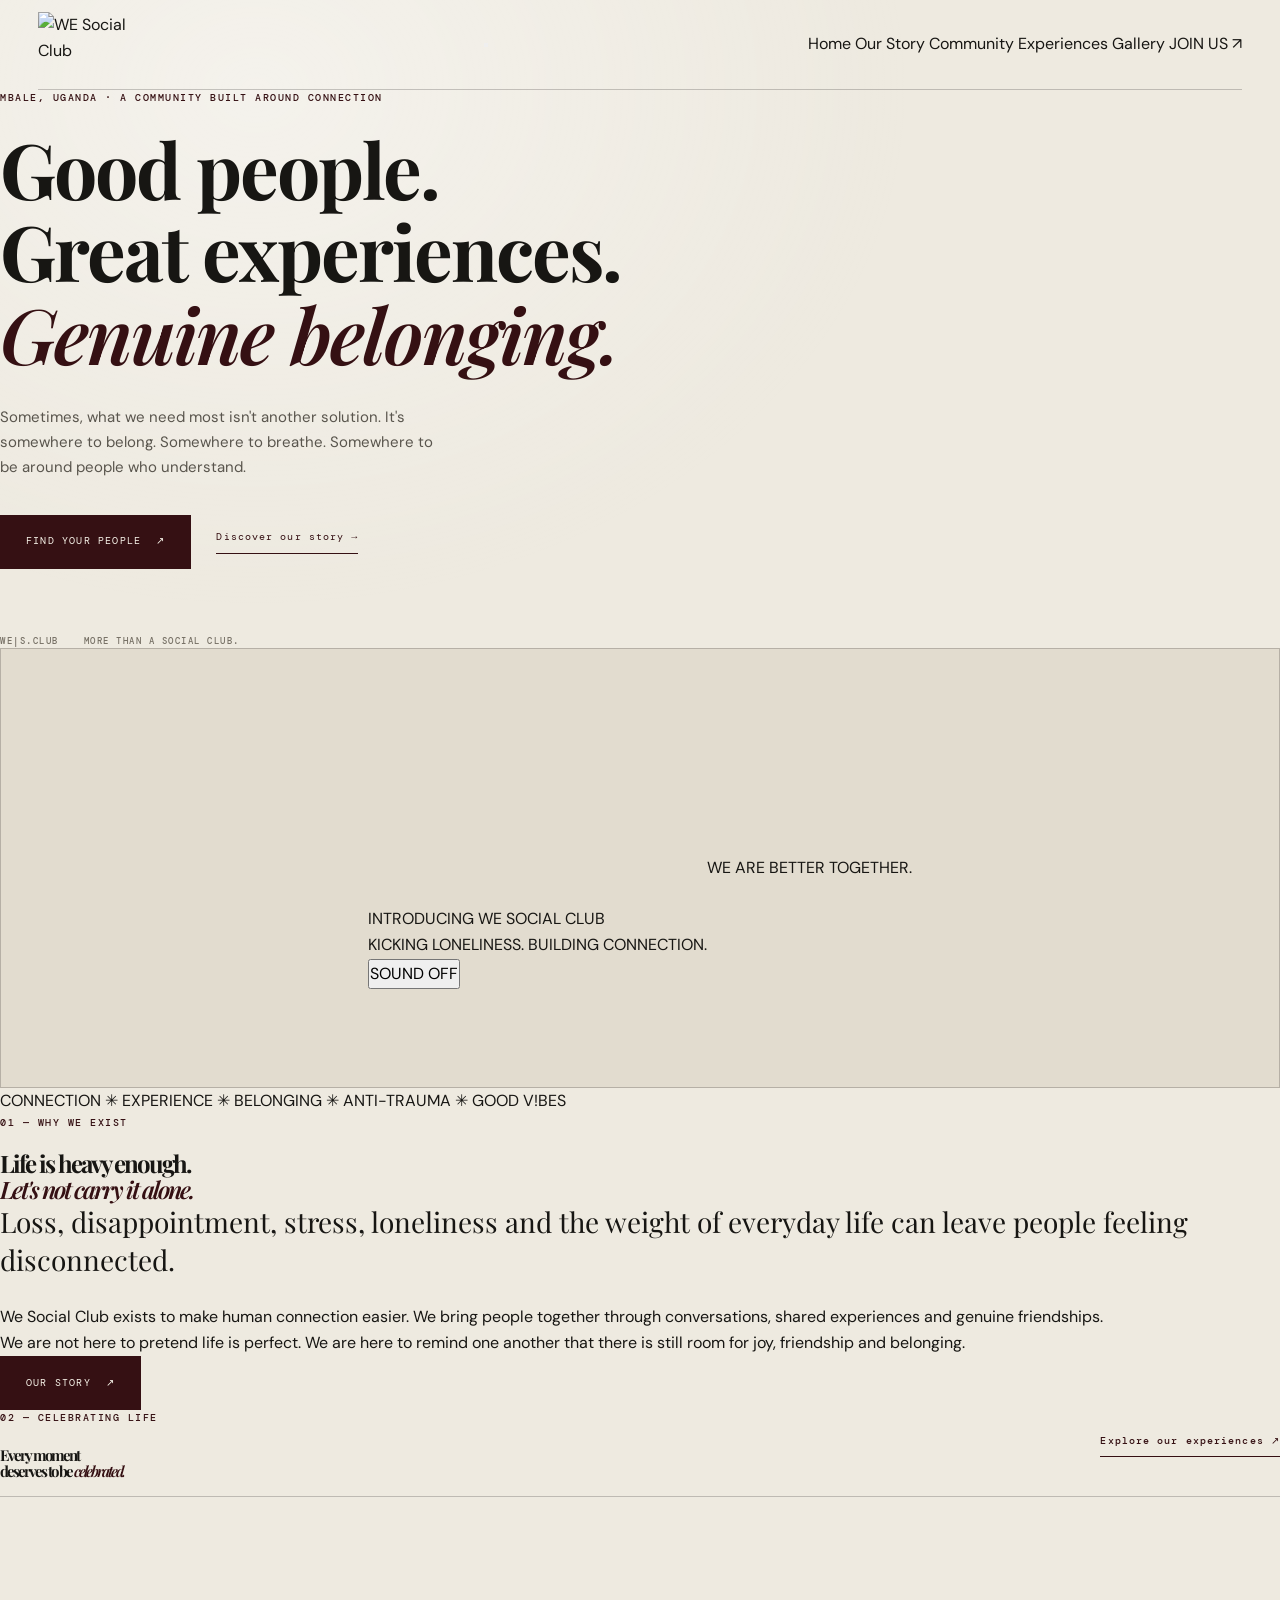
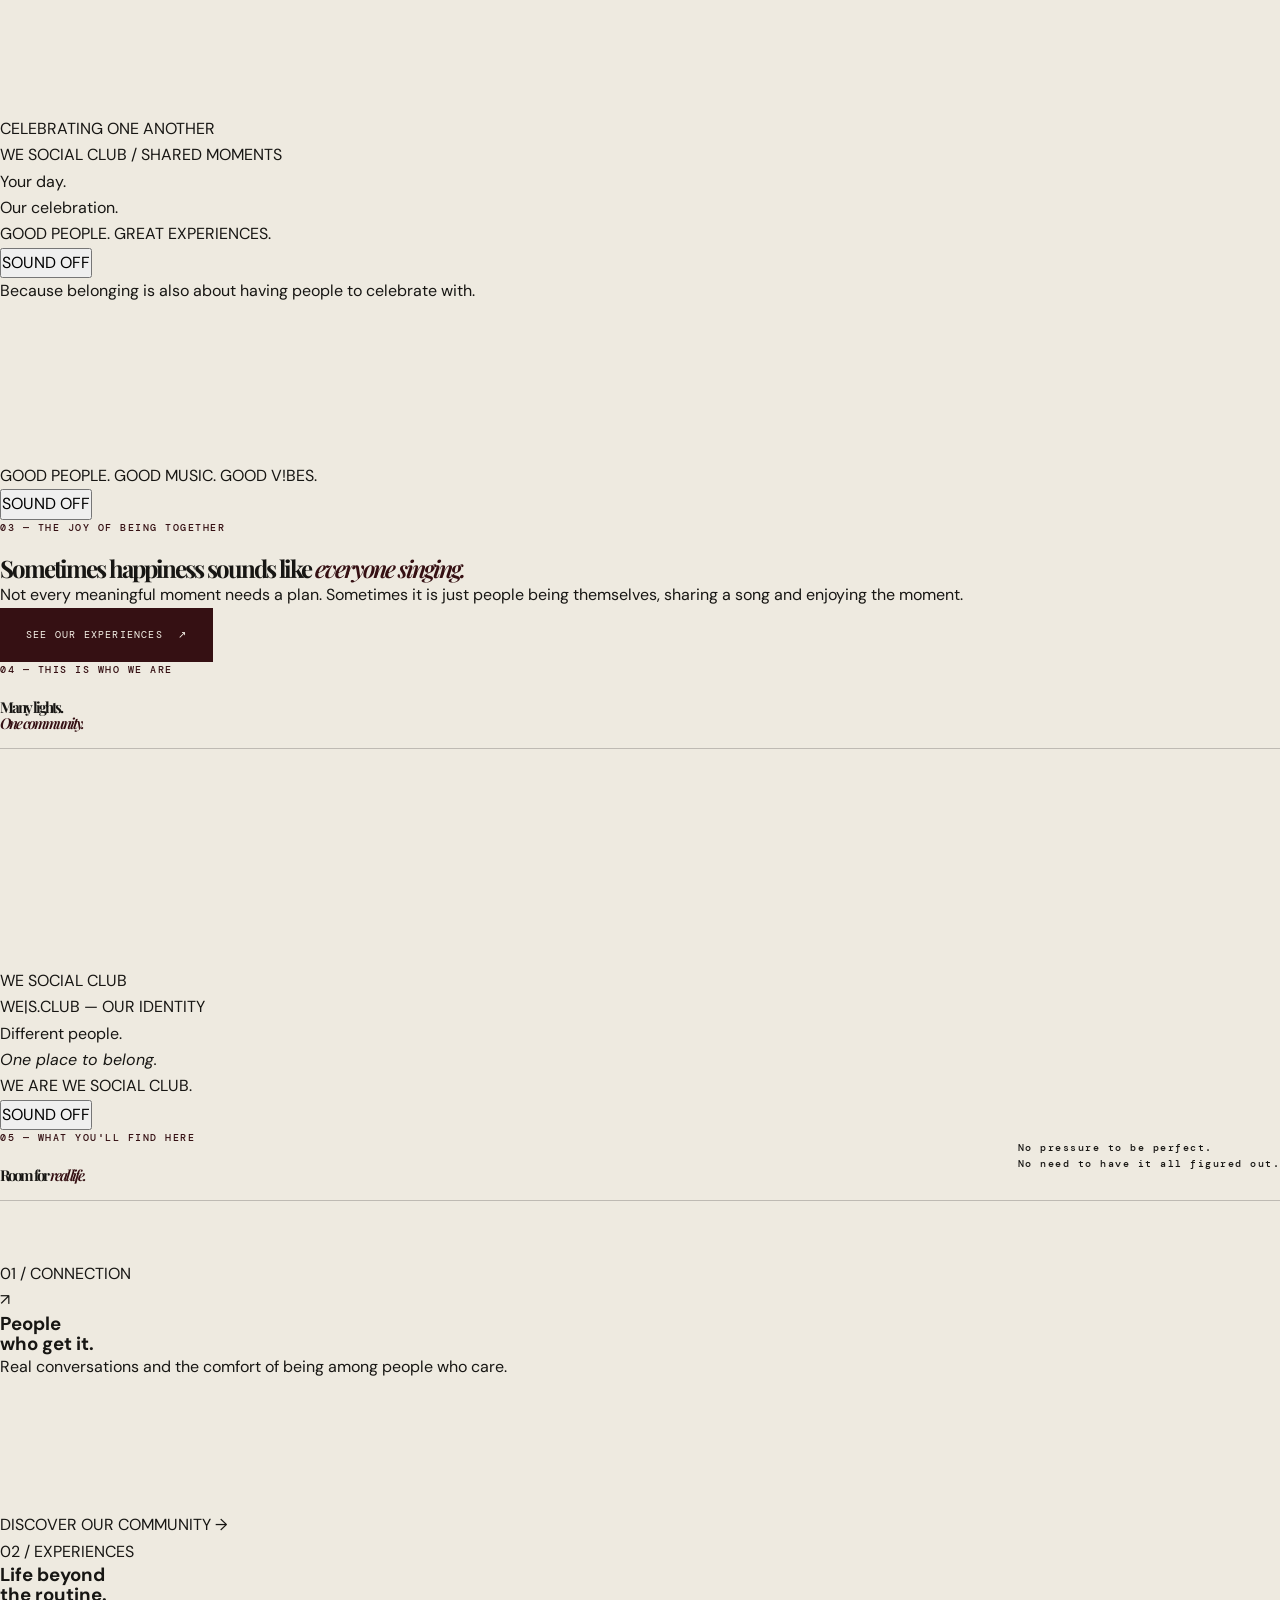
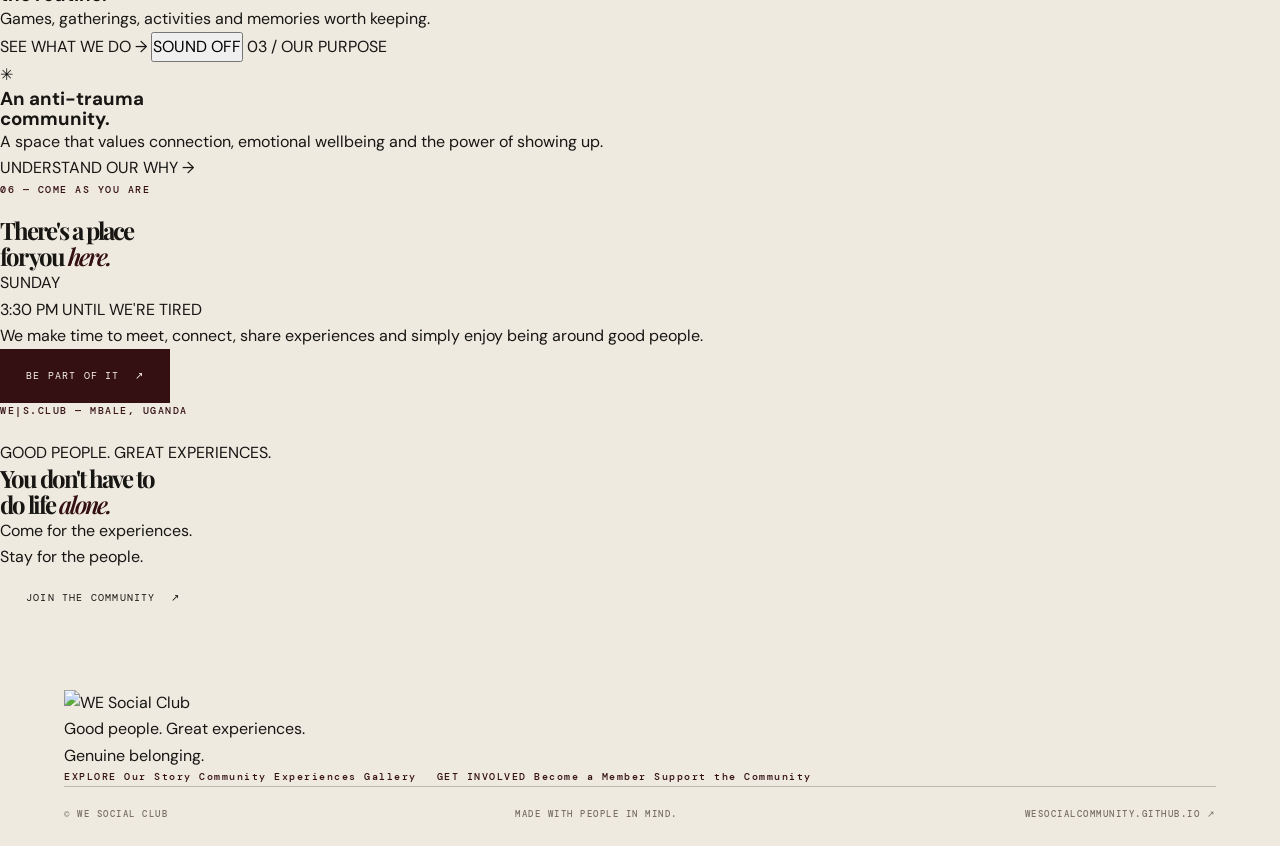
==== commit 38c044ec: "Update index.html" ====
--- a/index.html
+++ b/index.html
@@ -1,54 +1,59 @@
 <!DOCTYPE html>
 <html lang="en">
 <head>
-<meta charset="UTF-8">
-<meta name="viewport" content="width=device-width, initial-scale=1.0">
-<title>WE Social Club | Good People. Great Experiences.</title>
-<meta name="description" content="A community built around genuine belonging, good people, great experiences and positive connections.">
-
-<link rel="preconnect" href="https://fonts.googleapis.com">
-<link rel="preconnect" href="https://fonts.gstatic.com" crossorigin>
-<link href="https://fonts.googleapis.com/css2?family=DM+Mono:wght@400;500&family=DM+Sans:wght@400;500;600;700;800&family=Playfair+Display:ital,wght@0,600;0,700;0,800;1,600;1,700&display=swap" rel="stylesheet">
-
-<link rel="stylesheet" href="style.css">
+    <meta charset="UTF-8">
+    <meta name="viewport" content="width=device-width, initial-scale=1.0">
+    <meta name="description" content="We Social Club — good people, great experiences and genuine belonging. An anti-trauma community in Mbale, Uganda.">
+
+    <title>WE|S.CLUB — Good People. Great Experiences.</title>
+
+    <link rel="stylesheet" href="style.css">
+
+    <link rel="preconnect" href="https://fonts.googleapis.com">
+    <link rel="preconnect" href="https://fonts.gstatic.com" crossorigin>
+
+    <link href="https://fonts.googleapis.com/css2?family=DM+Mono:wght@400;500&family=DM+Sans:wght@400;500;600;700;800&family=Playfair+Display:ital,wght@0,600;0,700;1,600;1,700&display=swap" rel="stylesheet">
 </head>
 
 <body>
 
-<div class="paper-grain"></div>
+<div class="grain-overlay"></div>
 
 <header class="site-header">
+
     <a href="index.html" class="brand">
-        <img src="WE_Social_Club_final.png" alt="WE Social Club">
+        <img src="assets/logo.png" alt="WE Social Club">
     </a>
 
-    <button class="menu-button" id="menuButton" aria-label="Open navigation" aria-expanded="false">
-        <span></span><span></span>
+    <button class="menu-toggle" aria-label="Open navigation" aria-expanded="false">
+        <span></span>
+        <span></span>
     </button>
 
-    <nav class="navigation" id="mainNavigation">
-        <a href="index.html" class="active">HOME</a>
-        <a href="story.html">OUR STORY</a>
-        <a href="community.html">COMMUNITY</a>
-        <a href="experiences.html">EXPERIENCES</a>
-        <a href="gallery.html">GALLERY</a>
+    <nav class="main-nav">
+        <a href="index.html" class="active">Home</a>
+        <a href="about.html">Our Story</a>
+        <a href="community.html">Community</a>
+        <a href="experiences.html">Experiences</a>
+        <a href="gallery.html">Gallery</a>
         <a href="join.html" class="nav-join">JOIN US ↗</a>
     </nav>
+
 </header>
 
+
 <main>
 
-<section class="home-hero">
-
-    <div class="hero-topline">
-        <span>INDEPENDENT COMMUNITY PROJECT</span>
-        <span>MBale, UGANDA · EST. WITH PURPOSE</span>
-    </div>
-
-    <div class="hero-grid">
+    <!-- HERO -->
+
+    <section class="hero section-padding">
 
         <div class="hero-copy">
-            <p class="eyebrow">A DIFFERENT KIND OF COMMUNITY</p>
+
+            <p class="eyebrow">
+                <span class="red-dot"></span>
+                MBALE, UGANDA · A COMMUNITY BUILT AROUND CONNECTION
+            </p>
 
             <h1>
                 Good people.<br>
@@ -57,280 +62,483 @@
             </h1>
 
             <p class="hero-description">
-                Life gets heavy sometimes. It also gets beautiful.
-                We believe both are better experienced with people
-                who make you feel welcome.
+                Sometimes, what we need most isn't another solution.
+                It's somewhere to belong. Somewhere to breathe.
+                Somewhere to be around people who understand.
             </p>
 
             <div class="hero-actions">
-                <a href="join.html" class="button">FIND YOUR PEOPLE ↗</a>
-                <a href="story.html" class="text-link">GET TO KNOW US ↗</a>
+                <a href="join.html" class="button button-dark">
+                    FIND YOUR PEOPLE <span>↗</span>
+                </a>
+
+                <a href="about.html" class="text-link">
+                    Discover our story →
+                </a>
             </div>
 
             <div class="hero-note">
-                <span>01 — CONNECTION</span>
-                <span>02 — EXPERIENCE</span>
-                <span>03 — BELONGING</span>
-            </div>
-        </div>
+                <span>WE|S.CLUB</span>
+                <span>MORE THAN A SOCIAL CLUB.</span>
+            </div>
+
+        </div>
+
 
         <div class="hero-visual">
-            <div class="hero-logo-wrap">
-                <img src="WE_Social_Club_final.png" alt="WE Social Club logo">
-            </div>
-
-            <div class="visual-caption">
-                <span>WE ARE BETTER TOGETHER.</span>
-                <span>001 / WSC</span>
-            </div>
-        </div>
+
+            <div class="hero-video-frame">
+
+                <video class="loop-video" autoplay muted loop playsinline preload="metadata">
+                    <source src="assets/videos/lone.mp4" type="video/mp4">
+                </video>
+
+                <div class="video-placeholder">
+                    <span>INTRODUCING WE SOCIAL CLUB</span>
+                </div>
+
+                <div class="hero-video-caption">
+                    KICKING LONELINESS. BUILDING CONNECTION.
+                </div>
+
+                <button class="sound-toggle" type="button">
+                    SOUND OFF
+                </button>
+
+            </div>
+
+            <div class="hero-stamp">
+                <span>WE</span>
+                <span>ARE</span>
+                <span>BETTER</span>
+                <span>TOGETHER.</span>
+            </div>
+
+        </div>
+
+    </section>
+
+
+    <!-- INTRO STRIP -->
+
+    <section class="intro-strip">
+        <span>CONNECTION</span>
+        <span>✳</span>
+        <span>EXPERIENCE</span>
+        <span>✳</span>
+        <span>BELONGING</span>
+        <span>✳</span>
+        <span>ANTI-TRAUMA</span>
+        <span>✳</span>
+        <span>GOOD V!BES</span>
+    </section>
+
+
+    <!-- WHY WE EXIST -->
+
+    <section class="belief-section section-padding">
+
+        <div class="belief-intro">
+            <p class="eyebrow">01 — WHY WE EXIST</p>
+
+            <h2>
+                Life is heavy enough.<br>
+                <em>Let's not carry it alone.</em>
+            </h2>
+        </div>
+
+        <div class="belief-content">
+
+            <p class="large-copy">
+                Loss, disappointment, stress, loneliness and the weight
+                of everyday life can leave people feeling disconnected.
+            </p>
+
+            <p>
+                We Social Club exists to make human connection easier.
+                We bring people together through conversations, shared
+                experiences and genuine friendships.
+            </p>
+
+            <p>
+                We are not here to pretend life is perfect. We are here
+                to remind one another that there is still room for joy,
+                friendship and belonging.
+            </p>
+
+            <a href="about.html" class="button button-outline">
+                OUR STORY <span>↗</span>
+            </a>
+
+        </div>
+
+    </section>
+
+
+    <!-- BIRTHDAY VIDEO: SECOND VIDEO -->
+
+    <section class="events-section section-padding">
+
+        <div class="section-heading">
+
+            <div>
+                <p class="eyebrow">02 — CELEBRATING LIFE</p>
+
+                <h2>
+                    Every moment<br>
+                    deserves to be <em>celebrated.</em>
+                </h2>
+            </div>
+
+            <a href="experiences.html" class="text-link">
+                Explore our experiences ↗
+            </a>
+
+        </div>
+
+
+        <div class="feature-video">
+
+            <video class="loop-video" autoplay muted loop playsinline preload="metadata">
+                <source src="assets/videos/birthday.mp4" type="video/mp4">
+            </video>
+
+            <div class="video-placeholder">
+                <span>CELEBRATING ONE ANOTHER</span>
+            </div>
+
+            <div class="video-overlay">
+                <span class="video-label">WE SOCIAL CLUB / SHARED MOMENTS</span>
+
+                <div>
+                    <p>
+                        Your day.<br>
+                        Our celebration.
+                    </p>
+
+                    <span>GOOD PEOPLE. GREAT EXPERIENCES.</span>
+                </div>
+            </div>
+
+            <button class="sound-toggle" type="button">
+                SOUND OFF
+            </button>
+
+        </div>
+
+        <p class="video-caption">
+            Because belonging is also about having people to celebrate with.
+        </p>
+
+    </section>
+
+
+    <!-- SINGING VIDEO -->
+
+    <section class="movie-section">
+
+        <div class="movie-image">
+
+            <video class="loop-video" autoplay muted loop playsinline preload="metadata">
+                <source src="assets/videos/bbutter.mp4" type="video/mp4">
+            </video>
+
+            <div class="video-placeholder">
+                <span>GOOD PEOPLE. GOOD MUSIC. GOOD V!BES.</span>
+            </div>
+
+            <button class="sound-toggle" type="button">
+                SOUND OFF
+            </button>
+
+        </div>
+
+        <div class="movie-copy">
+
+            <p class="eyebrow">03 — THE JOY OF BEING TOGETHER</p>
+
+            <h2>
+                Sometimes happiness sounds like <em>everyone singing.</em>
+            </h2>
+
+            <p>
+                Not every meaningful moment needs a plan.
+                Sometimes it is just people being themselves,
+                sharing a song and enjoying the moment.
+            </p>
+
+            <a href="experiences.html" class="button button-dark">
+                SEE OUR EXPERIENCES <span>↗</span>
+            </a>
+
+        </div>
+
+    </section>
+
+
+    <!-- FLASHLIGHT VIDEO -->
+
+    <section class="events-section section-padding">
+
+        <div class="section-heading">
+
+            <div>
+                <p class="eyebrow">04 — THIS IS WHO WE ARE</p>
+
+                <h2>
+                    Many lights.<br>
+                    <em>One community.</em>
+                </h2>
+            </div>
+
+        </div>
+
+        <div class="feature-video torch-video">
+
+            <video class="loop-video" autoplay muted loop playsinline preload="metadata">
+                <source src="assets/videos/torch.mp4" type="video/mp4">
+            </video>
+
+            <div class="video-placeholder">
+                <span>WE SOCIAL CLUB</span>
+            </div>
+
+            <div class="video-overlay">
+                <span class="video-label">WE|S.CLUB — OUR IDENTITY</span>
+
+                <div>
+                    <p>
+                        Different people.<br>
+                        <em>One place to belong.</em>
+                    </p>
+
+                    <span>WE ARE WE SOCIAL CLUB.</span>
+                </div>
+            </div>
+
+            <button class="sound-toggle" type="button">
+                SOUND OFF
+            </button>
+
+        </div>
+
+    </section>
+
+
+    <!-- COMMUNITY CARDS -->
+
+    <section class="community-section section-padding">
+
+        <div class="section-heading">
+
+            <div>
+                <p class="eyebrow">05 — WHAT YOU'LL FIND HERE</p>
+
+                <h2>
+                    Room for <em>real life.</em>
+                </h2>
+            </div>
+
+            <p class="heading-side-copy">
+                No pressure to be perfect.<br>
+                No need to have it all figured out.
+            </p>
+
+        </div>
+
+
+        <div class="community-grid">
+
+            <a href="community.html" class="community-card card-dark">
+
+                <span class="card-number">01 / CONNECTION</span>
+
+                <div class="card-icon">↗</div>
+
+                <div>
+                    <h3>People<br>who get it.</h3>
+
+                    <p>
+                        Real conversations and the comfort of being
+                        among people who care.
+                    </p>
+                </div>
+
+                <span class="card-footer">DISCOVER OUR COMMUNITY →</span>
+
+            </a>
+
+
+            <a href="experiences.html" class="community-card card-image">
+
+                <video class="loop-video" autoplay muted loop playsinline preload="metadata">
+                    <source src="assets/videos/vlog.mp4" type="video/mp4">
+                </video>
+
+                <div class="card-image-shade"></div>
+
+                <span class="card-number">02 / EXPERIENCES</span>
+
+                <div class="card-card-copy">
+                    <h3>Life beyond<br>the routine.</h3>
+
+                    <p>
+                        Games, gatherings, activities and memories
+                        worth keeping.
+                    </p>
+                </div>
+
+                <span class="card-footer">SEE WHAT WE DO →</span>
+
+                <button class="sound-toggle" type="button">SOUND OFF</button>
+
+            </a>
+
+
+            <a href="about.html" class="community-card card-paper">
+
+                <span class="card-number">03 / OUR PURPOSE</span>
+
+                <div class="card-icon">✳</div>
+
+                <div>
+                    <h3>An anti-trauma<br>community.</h3>
+
+                    <p>
+                        A space that values connection, emotional
+                        wellbeing and the power of showing up.
+                    </p>
+                </div>
+
+                <span class="card-footer">UNDERSTAND OUR WHY →</span>
+
+            </a>
+
+        </div>
+
+    </section>
+
+
+    <!-- WEEKLY MEETINGS -->
+
+    <section class="weekly-section section-padding">
+
+        <div class="weekly-left">
+
+            <p class="eyebrow">06 — COME AS YOU ARE</p>
+
+            <h2>
+                There's a place<br>
+                for you <em>here.</em>
+            </h2>
+
+        </div>
+
+
+        <div class="weekly-right">
+
+            <div class="weekly-day">SUNDAY</div>
+
+            <div class="weekly-time">
+                3:30 PM
+                <span>UNTIL WE'RE TIRED</span>
+            </div>
+
+            <p>
+                We make time to meet, connect, share experiences
+                and simply enjoy being around good people.
+            </p>
+
+            <a href="join.html" class="button button-red">
+                BE PART OF IT <span>↗</span>
+            </a>
+
+        </div>
+
+    </section>
+
+
+    <!-- FINAL INVITATION -->
+
+    <section class="final-cta section-padding">
+
+        <div class="cta-top">
+            <p class="eyebrow">WE|S.CLUB — MBALE, UGANDA</p>
+            <span>GOOD PEOPLE. GREAT EXPERIENCES.</span>
+        </div>
+
+        <h2>
+            You don't have to<br>
+            do life <em>alone.</em>
+        </h2>
+
+        <div class="cta-bottom">
+
+            <p>
+                Come for the experiences.<br>
+                Stay for the people.
+            </p>
+
+            <a href="join.html" class="button button-light">
+                JOIN THE COMMUNITY <span>↗</span>
+            </a>
+
+        </div>
+
+    </section>
+
+</main>
+
+
+<footer class="site-footer">
+
+    <div class="footer-brand">
+
+        <img src="assets/logo.png" alt="WE Social Club">
+
+        <p>
+            Good people. Great experiences.<br>
+            Genuine belonging.
+        </p>
 
     </div>
 
-    <div class="hero-bottomline">
-        <span>GOOD PEOPLE. GREAT EXPERIENCES.</span>
-        <span>SCROLL LESS. EXPERIENCE MORE.</span>
+
+    <div class="footer-links">
+
+        <div>
+            <span>EXPLORE</span>
+            <a href="about.html">Our Story</a>
+            <a href="community.html">Community</a>
+            <a href="experiences.html">Experiences</a>
+            <a href="gallery.html">Gallery</a>
+        </div>
+
+        <div>
+            <span>GET INVOLVED</span>
+            <a href="join.html">Become a Member</a>
+            <a href="join.html">Support the Community</a>
+        </div>
+
     </div>
 
-</section>
-
-
-<section class="home-introduction section-wrap">
-
-    <div class="section-heading">
-        <span>01 / THE IDEA</span>
-        <span class="section-line"></span>
-        <span>WHY WE EXIST</span>
+
+    <div class="footer-bottom">
+
+        <span>© <span id="year"></span> WE SOCIAL CLUB</span>
+
+        <span>MADE WITH PEOPLE IN MIND.</span>
+
+        <a href="https://wesocialcommunity.github.io/">
+            WESOCIALCOMMUNITY.GITHUB.IO ↗
+        </a>
+
     </div>
 
-    <div class="intro-grid">
-
-        <div>
-            <p class="eyebrow">MORE THAN A SOCIAL CLUB</p>
-            <h2>
-                Sometimes all<br>
-                you need is a place<br>
-                to <em>belong.</em>
-            </h2>
-        </div>
-
-        <div class="intro-copy">
-            <p class="large-copy">
-                Not everyone needs advice. Sometimes people just need
-                people.
-            </p>
-
-            <p>
-                WE Social Club brings people together through shared
-                experiences, meaningful connections and spaces where
-                everyone can feel welcome.
-            </p>
-
-            <a href="story.html" class="inline-link">READ OUR STORY ↗</a>
-        </div>
-
-    </div>
-
-</section>
-
-
-<section class="home-purpose">
-
-    <div class="purpose-inner">
-
-        <div class="purpose-heading">
-            <p class="eyebrow">OUR BELIEF</p>
-            <h2>
-                Nobody should<br>
-                have to navigate<br>
-                life <em>alone.</em>
-            </h2>
-        </div>
-
-        <div class="purpose-cards">
-
-            <article class="purpose-card">
-                <span>01</span>
-                <h3>Connection</h3>
-                <p>
-                    Creating opportunities to meet people, build
-                    friendships and feel less alone.
-                </p>
-            </article>
-
-            <article class="purpose-card">
-                <span>02</span>
-                <h3>Experience</h3>
-                <p>
-                    Making room for laughter, discovery, adventure
-                    and moments worth remembering.
-                </p>
-            </article>
-
-            <article class="purpose-card">
-                <span>03</span>
-                <h3>Belonging</h3>
-                <p>
-                    A welcoming space where people can show up
-                    without pretending to be someone else.
-                </p>
-            </article>
-
-        </div>
-
-        <a href="community.html" class="light-link">EXPLORE OUR COMMUNITY ↗</a>
-
-    </div>
-
-</section>
-
-
-<section class="home-experiences section-wrap">
-
-    <div class="section-heading">
-        <span>02 / LIFE HAPPENS HERE</span>
-        <span class="section-line"></span>
-        <span>WHAT WE DO</span>
-    </div>
-
-    <div class="experiences-heading">
-        <h2>
-            More life.<br>
-            Less <em>routine.</em>
-        </h2>
-
-        <p>
-            From relaxed Sunday gatherings to outdoor adventures,
-            movie nights and unexpected experiences.
-        </p>
-    </div>
-
-    <div class="experience-grid">
-
-        <article class="experience-card">
-            <span>01 / TOGETHER</span>
-            <h3>Social Gatherings</h3>
-            <p>Good company, new friendships and shared moments.</p>
-        </article>
-
-        <article class="experience-card">
-            <span>02 / OUTSIDE</span>
-            <h3>Outdoor Experiences</h3>
-            <p>Discovering places and doing things beyond the ordinary.</p>
-        </article>
-
-        <article class="experience-card">
-            <span>03 / UNWIND</span>
-            <h3>Movie Nights</h3>
-            <p>Films, popcorn, conversations and memorable evenings.</p>
-        </article>
-
-        <article class="experience-card">
-            <span>04 / PLAY</span>
-            <h3>Games & Activities</h3>
-            <p>Teamwork, friendly competition and plenty of laughter.</p>
-        </article>
-
-    </div>
-
-    <a href="experiences.html" class="inline-link">SEE WHAT WE GET UP TO ↗</a>
-
-</section>
-
-
-<section class="home-meetup">
-
-    <div class="meetup-content">
-        <div>
-            <p class="eyebrow">THE WEEKLY RITUAL</p>
-            <h2>Sundays are<br>for <em>us.</em></h2>
-            <p>
-                A little time away from the routine. A chance to meet,
-                reconnect, laugh and enjoy good company.
-            </p>
-        </div>
-
-        <div class="meetup-info">
-            <div><span>WHEN</span><strong>EVERY SUNDAY</strong></div>
-            <div><span>TIME</span><strong>FROM 3:30 PM</strong></div>
-            <div><span>THE IDEA</span><strong>COME AS YOU ARE</strong></div>
-            <a href="join.html" class="button button-light">JOIN THE COMMUNITY ↗</a>
-        </div>
-    </div>
-
-</section>
-
-
-<section class="home-gallery section-wrap">
-
-    <div class="section-heading">
-        <span>03 / THE MEMORIES</span>
-        <span class="section-line"></span>
-        <span>A LITTLE LOOK INSIDE</span>
-    </div>
-
-    <div class="gallery-preview">
-        <div>
-            <p class="eyebrow">REAL PEOPLE. REAL EXPERIENCES.</p>
-            <h2>Life looks better<br><em>together.</em></h2>
-        </div>
-
-        <a href="gallery.html" class="inline-link">VISIT THE GALLERY ↗</a>
-    </div>
-
-    <div class="preview-grid">
-        <a href="gallery.html" class="preview-image">
-            <img src="com1.jpeg" alt="WE Social Club gathering">
-            <span>01 / THE PEOPLE</span>
-        </a>
-
-        <a href="gallery.html" class="preview-image">
-            <img src="com2.jpeg" alt="WE Social Club experience">
-            <span>02 / THE EXPERIENCES</span>
-        </a>
-
-        <a href="gallery.html" class="preview-image">
-            <img src="com3.jpeg" alt="WE Social Club memories">
-            <span>03 / THE MEMORIES</span>
-        </a>
-    </div>
-
-</section>
-
-
-<section class="final-message">
-    <p class="eyebrow">THERE IS ROOM FOR YOU</p>
-    <h2>
-        Your people might<br>
-        be <em>closer than you think.</em>
-    </h2>
-    <a href="join.html" class="button button-light">COME BE PART OF IT ↗</a>
-</section>
-
-</main>
-
-<footer class="site-footer">
-    <div class="footer-top">
-        <div>
-            <h3>WE|S.CLUB</h3>
-            <p>Good people. Great experiences.<br>Genuine belonging & V!BES.</p>
-        </div>
-
-        <div class="footer-links">
-            <a href="story.html">OUR STORY</a>
-            <a href="community.html">COMMUNITY</a>
-            <a href="experiences.html">EXPERIENCES</a>
-            <a href="gallery.html">GALLERY</a>
-            <a href="join.html">JOIN US</a>
-        </div>
-    </div>
-
-    <div class="footer-bottom">
-        <span>© <span id="currentYear"></span> WE SOCIAL CLUB</span>
-        <span>MADE FOR CONNECTION.</span>
-    </div>
 </footer>
 
+
 <script src="script.js"></script>
+
 </body>
 </html>
--- a/style.css
+++ b/style.css
@@ -1,16 +1,12 @@
-/* ==========================================
-   WE SOCIAL CLUB
-   EDITORIAL / GRITTY / COMMUNITY
-========================================== */
-
 :root {
     --paper: #eeeae0;
-    --paper-light: #f5f1e8;
+    --paper-light: #f7f3e9;
+    --paper-dark: #ded7c9;
     --ink: #171613;
-    --muted: #77736a;
-    --blood: #461619;
-    --blood-light: #652226;
-    --line: rgba(23, 22, 19, 0.22);
+    --muted: #777166;
+    --blood: #351013;
+    --blood-light: #52191e;
+    --line: rgba(23,22,19,.22);
     --display: "Playfair Display", Georgia, serif;
     --body: "DM Sans", sans-serif;
     --mono: "DM Mono", monospace;
@@ -24,15 +20,14 @@
 
 html {
     scroll-behavior: smooth;
-    scroll-padding-top: 100px;
 }
 
 body {
     background: var(--paper);
     color: var(--ink);
     font-family: var(--body);
+    line-height: 1.65;
     overflow-x: hidden;
-    line-height: 1.65;
 }
 
 a {
@@ -40,30 +35,22 @@
     text-decoration: none;
 }
 
-button,
-input,
-textarea,
-select {
-    font: inherit;
-}
-
 img {
     display: block;
     max-width: 100%;
 }
 
-
-/* ==========================================
-   PAPER TEXTURE
-========================================== */
+button, input, textarea, select {
+    font: inherit;
+}
 
 .paper-grain {
     position: fixed;
     inset: 0;
+    z-index: 1000;
     pointer-events: none;
-    z-index: 1000;
-    opacity: 0.19;
-    background-image: url("data:image/svg+xml,%3Csvg viewBox='0 0 180 180' xmlns='http://www.w3.org/2000/svg'%3E%3Cfilter id='n'%3E%3CfeTurbulence type='fractalNoise' baseFrequency='.92' numOctaves='3' stitchTiles='stitch'/%3E%3C/filter%3E%3Crect width='100%25' height='100%25' filter='url(%23n)' opacity='.32'/%3E%3C/svg%3E");
+    opacity: .19;
+    background-image: url("data:image/svg+xml,%3Csvg viewBox='0 0 180 180' xmlns='http://www.w3.org/2000/svg'%3E%3Cfilter id='n'%3E%3CfeTurbulence type='fractalNoise' baseFrequency='.92' numOctaves='3' stitchTiles='stitch'/%3E%3C/filter%3E%3Crect width='100%25' height='100%25' filter='url(%23n)' opacity='.45'/%3E%3C/svg%3E");
     mix-blend-mode: multiply;
 }
 
@@ -73,37 +60,50 @@
     inset: 0;
     z-index: -1;
     pointer-events: none;
-    background:
-        radial-gradient(ellipse at 20% 10%, rgba(255,255,255,.35), transparent 40%),
-        radial-gradient(ellipse at 80% 85%, rgba(80,50,30,.06), transparent 45%);
-}
-
-
-/* ==========================================
-   GENERAL LAYOUT
-========================================== */
-
-.section-wrap {
-    width: min(1180px, 90%);
-    margin-inline: auto;
+    background: radial-gradient(ellipse at 20% 10%,rgba(255,255,255,.4),transparent 45%);
+}
+
+.section-wrap,
+.inner-page {
+    width: min(1180px,90%);
+    margin: auto;
+}
+
+h1,h2,h3 {
+    line-height: 1.08;
+}
+
+h1,h2 {
+    font-family: var(--display);
+    letter-spacing: -2px;
+    font-weight: 700;
+}
+
+h1 em,h2 em {
+    color: var(--blood);
+    font-weight: 600;
 }
 
 .eyebrow,
-.section-index,
-.section-tag,
-.hero-bottom,
-.card-number,
-.card-bottom,
+.page-kicker,
+.section-heading,
+.hero-topline,
+.hero-bottomline,
+.hero-note,
+.visual-caption,
+.experience-card > span,
+.meetup-info span,
+.footer-links,
+.footer-bottom,
+.story-label,
+.info-card > span,
+.experience-row > span,
+.form-top,
 .form-question,
-.form-top,
-.meetup-detail span,
-.gallery-item figcaption,
-.footer-info,
-.footer-links,
-.footer-bottom {
+.gallery-item figcaption {
     font-family: var(--mono);
     font-size: 10px;
-    letter-spacing: 1.6px;
+    letter-spacing: 1.5px;
     font-weight: 500;
 }
 
@@ -114,103 +114,83 @@
 
 .section-heading {
     display: flex;
+    gap: 20px;
     align-items: center;
-    gap: 20px;
-    padding-bottom: 18px;
+    justify-content: space-between;
+    padding-bottom: 17px;
     border-bottom: 1px solid var(--line);
-    margin-bottom: 70px;
+    margin-bottom: 60px;
 }
 
 .section-line {
+    flex: 1;
     height: 1px;
-    flex: 1;
     background: var(--line);
 }
 
-.section-tag {
-    color: var(--muted);
-}
-
-h1,
-h2,
-h3 {
-    line-height: 1.08;
-}
-
-h1,
-h2 {
-    font-family: var(--display);
-    font-weight: 700;
-    letter-spacing: -2px;
-}
-
-h1 span,
-h2 em {
-    color: var(--blood);
-    font-weight: 600;
-}
-
 .button {
-    min-height: 54px;
     display: inline-flex;
     align-items: center;
     justify-content: center;
-    gap: 25px;
+    min-height: 54px;
     padding: 0 25px;
+    gap: 15px;
     background: var(--blood);
     color: var(--paper-light);
+    border: 1px solid var(--blood);
     font-family: var(--mono);
-    font-size: 11px;
-    letter-spacing: 1px;
-    border: 1px solid var(--blood);
+    font-size: 10px;
+    letter-spacing: 1.2px;
     cursor: pointer;
-    position: relative;
-    overflow: hidden;
-    transition: transform .25s ease, background .25s ease;
-}
-
-.button::after {
-    content: "";
-    position: absolute;
-    inset: 0;
-    opacity: .14;
-    background-image: url("data:image/svg+xml,%3Csvg viewBox='0 0 100 100' xmlns='http://www.w3.org/2000/svg'%3E%3Cfilter id='n'%3E%3CfeTurbulence type='fractalNoise' baseFrequency='.8' numOctaves='3'/%3E%3C/filter%3E%3Crect width='100%25' height='100%25' filter='url(%23n)'/%3E%3C/svg%3E");
-    pointer-events: none;
+    transition: .25s ease;
 }
 
 .button:hover {
     background: var(--blood-light);
-    transform: translateY(-4px);
-}
-
-.button span {
-    font-size: 17px;
-}
-
-.text-link,
-.inline-link {
+    transform: translateY(-3px);
+}
+
+.button:disabled {
+    opacity: .6;
+    cursor: wait;
+    transform: none;
+}
+
+.button-light {
+    background: var(--paper);
+    color: var(--ink);
+    border-color: var(--paper);
+}
+
+.button-light:hover {
+    background: var(--paper-dark);
+}
+
+.text-link,.inline-link,.light-link {
+    display: inline-block;
     font-family: var(--mono);
     font-size: 10px;
-    letter-spacing: 1px;
+    letter-spacing: 1.1px;
     border-bottom: 1px solid var(--blood);
     padding-bottom: 7px;
     color: var(--blood);
-    transition: letter-spacing .25s ease;
-}
-
-.text-link:hover,
-.inline-link:hover {
+    transition: .25s ease;
+}
+
+.text-link:hover,.inline-link:hover {
     letter-spacing: 2px;
 }
 
-
-/* ==========================================
-   HEADER
-========================================== */
+.light-link {
+    color: var(--paper);
+    border-color: var(--paper);
+}
+
+/* HEADER */
 
 .site-header {
-    width: min(1320px, 94%);
-    height: 95px;
+    width: min(1320px,94%);
+    height: 90px;
     margin: auto;
     display: flex;
     align-items: center;
@@ -221,29 +201,34 @@
 }
 
 .brand {
-    width: 145px;
-    display: block;
-}
-
-.brand img,
-.footer-brand img {
+    width: 125px;
+    flex-shrink: 0;
+}
+
+.brand img {
     width: 100%;
+    height: 65px;
+    object-fit: contain;
     mix-blend-mode: multiply;
-    animation: logoBreath 5s ease-in-out infinite;
 }
 
 .navigation {
     display: flex;
     align-items: center;
-    gap: 38px;
+    gap: 28px;
 }
 
 .navigation a {
     font-family: var(--mono);
-    font-size: 10px;
-    letter-spacing: 1.2px;
+    font-size: 9px;
+    letter-spacing: 1.1px;
     position: relative;
-    transition: color .25s ease;
+    transition: color .2s ease;
+}
+
+.navigation a:hover,
+.navigation a.active {
+    color: var(--blood);
 }
 
 .navigation a:not(.nav-join)::after {
@@ -257,85 +242,59 @@
     transition: width .25s ease;
 }
 
-.navigation a:hover {
-    color: var(--blood);
-}
-
-.navigation a:hover::after {
+.navigation a:hover::after,
+.navigation a.active::after {
     width: 100%;
 }
 
 .navigation .nav-join {
-    padding: 13px 17px;
+    padding: 13px 18px;
     background: var(--blood);
-    color: white;
-    animation: joinPulse 3s ease-in-out infinite;
-}
-
-.nav-join span {
-    margin-left: 10px;
+    color: var(--paper);
 }
 
 .menu-button {
     display: none;
-    background: transparent;
+    background: none;
     border: none;
     cursor: pointer;
 }
 
-
-/* ==========================================
-   LOGO ANIMATION
-========================================== */
-
-@keyframes logoBreath {
-    0%, 100% {
-        transform: translateY(0) rotate(-1deg);
-    }
-
-    50% {
-        transform: translateY(-7px) rotate(1deg);
-    }
-}
-
-@keyframes joinPulse {
-    0%, 100% {
-        box-shadow: 0 0 0 0 rgba(70,22,25,.15);
-    }
-
-    50% {
-        box-shadow: 0 0 0 7px rgba(70,22,25,0);
-    }
-}
-
-
-/* ==========================================
-   HERO
-========================================== */
-
-.hero {
-    min-height: 670px;
+/* HOMEPAGE HERO */
+
+.home-hero {
+    width: min(1320px,94%);
+    margin: auto;
+    padding: 25px 0 30px;
+}
+
+.hero-topline,
+.hero-bottomline {
+    display: flex;
+    justify-content: space-between;
+    gap: 20px;
+    color: var(--muted);
+    font-size: 9px;
+    padding: 12px 0;
+    border-bottom: 1px solid var(--line);
+}
+
+.hero-grid {
     display: grid;
-    grid-template-columns: 1.05fr .95fr;
+    grid-template-columns: 1fr .85fr;
     align-items: center;
-    gap: 40px;
-    position: relative;
-    padding-top: 70px;
-    padding-bottom: 110px;
-}
-
-.hero-copy {
-    max-width: 600px;
-}
-
-.hero h1 {
-    font-size: clamp(48px, 6vw, 78px);
-    margin-bottom: 28px;
+    gap: 60px;
+    padding: 65px 0 75px;
+}
+
+.hero-copy h1 {
+    font-size: clamp(48px,6vw,82px);
+    margin-bottom: 30px;
 }
 
 .hero-description {
-    max-width: 460px;
-    color: #555149;
+    max-width: 450px;
+    color: #59554d;
     font-size: 15px;
     margin-bottom: 35px;
 }
@@ -343,310 +302,220 @@
 .hero-actions {
     display: flex;
     align-items: center;
-    gap: 30px;
-}
-
-.hero-art {
-    min-height: 430px;
+    flex-wrap: wrap;
+    gap: 25px;
+}
+
+.hero-note {
+    display: flex;
+    gap: 25px;
+    flex-wrap: wrap;
+    margin-top: 65px;
+    color: var(--muted);
+    font-size: 9px;
+}
+
+.hero-visual {
+    min-height: 440px;
+    background: #e2dccf;
     border: 1px solid var(--line);
-    background:
-        linear-gradient(140deg, rgba(255,255,255,.32), transparent),
-        rgba(80,60,40,.035);
-    position: relative;
     display: flex;
     align-items: center;
     justify-content: center;
-    overflow: hidden;
-}
-
-.hero-logo-frame {
-    width: 90%;
-    max-width: 480px;
-    animation: logoFloat 6s ease-in-out infinite;
-}
-
-.hero-logo {
+    position: relative;
+    padding: 35px;
+}
+
+.hero-logo-wrap {
     width: 100%;
+    max-width: 450px;
+}
+
+.hero-logo-wrap img {
+    width: 100%;
+    max-height: 350px;
+    object-fit: contain;
     mix-blend-mode: multiply;
-    filter: contrast(1.12);
-}
-
-@keyframes logoFloat {
-    0%, 100% {
-        transform: translateY(0) rotate(-1deg) scale(1);
-    }
-
-    50% {
-        transform: translateY(-13px) rotate(1deg) scale(1.025);
-    }
-}
-
-.hero-stamp {
+}
+
+.visual-caption {
     position: absolute;
-    bottom: 25px;
-    left: 25px;
-    display: flex;
-    flex-direction: column;
-    color: var(--blood);
+    left: 20px;
+    right: 20px;
+    bottom: 15px;
+    display: flex;
+    justify-content: space-between;
+    border-top: 1px solid var(--line);
+    padding-top: 12px;
+    font-size: 9px;
+    color: var(--blood);
+}
+
+/* INTRODUCTION */
+
+.home-introduction {
+    padding-top: 100px;
+    padding-bottom: 120px;
+}
+
+.intro-grid {
+    display: grid;
+    grid-template-columns: 1fr 1fr;
+    gap: 90px;
+}
+
+.intro-grid h2 {
+    font-size: clamp(48px,5vw,70px);
+}
+
+.intro-copy {
+    padding-top: 10px;
+    max-width: 500px;
+}
+
+.large-copy {
+    font-family: var(--display);
+    font-size: 28px;
+    line-height: 1.35;
+    margin-bottom: 25px;
+}
+
+.intro-copy p:not(.large-copy) {
+    font-size: 14px;
+    color: #5c584f;
+    margin-bottom: 25px;
+}
+
+/* PURPOSE */
+
+.home-purpose {
+    background: var(--ink);
+    color: var(--paper);
+    padding: 100px 5%;
+}
+
+.purpose-inner {
+    width: min(1180px,100%);
+    margin: auto;
+}
+
+.purpose-heading {
+    margin-bottom: 60px;
+}
+
+.purpose-heading h2 {
+    font-size: clamp(50px,6vw,78px);
+}
+
+.purpose-heading h2 em {
+    color: #b98280;
+}
+
+.purpose-heading .eyebrow {
+    color: #bd8b88;
+}
+
+.purpose-cards {
+    display: grid;
+    grid-template-columns: repeat(3,1fr);
+    gap: 15px;
+    margin-bottom: 40px;
+}
+
+.purpose-card {
+    border: 1px solid rgba(255,255,255,.25);
+    padding: 30px;
+    min-height: 230px;
+}
+
+.purpose-card span {
     font-family: var(--mono);
-    font-size: 9px;
-    letter-spacing: 1px;
-    border: 1px solid var(--blood);
-    padding: 10px 14px;
-    transform: rotate(-4deg);
-}
-
-.hero-number {
-    position: absolute;
-    top: 25px;
-    right: 25px;
-    font-family: var(--mono);
-    font-size: 10px;
-}
-
-.hero-bottom {
-    position: absolute;
-    bottom: 28px;
-    left: 0;
-    right: 0;
-    display: flex;
-    justify-content: space-between;
-    color: var(--muted);
-}
-
-
-/* ==========================================
-   ABOUT
-========================================== */
-
-.about-section {
+    color: #bd8b88;
+    font-size: 11px;
+}
+
+.purpose-card h3 {
+    font-family: var(--display);
+    font-size: 28px;
+    margin: 35px 0 15px;
+}
+
+.purpose-card p {
+    font-size: 13px;
+    color: #c7c0b4;
+}
+
+/* EXPERIENCES */
+
+.home-experiences {
     padding-top: 120px;
     padding-bottom: 120px;
 }
 
-.about-grid {
-    display: grid;
-    grid-template-columns: 1fr 1fr;
-    gap: 100px;
-}
-
-.about-title h2 {
-    font-size: clamp(48px, 5vw, 68px);
-}
-
-.about-content {
-    padding-top: 12px;
-    max-width: 500px;
-}
-
-.large-copy {
-    font-family: var(--display);
-    font-size: 27px;
-    line-height: 1.35;
-    margin-bottom: 25px;
-}
-
-.about-content p:not(.large-copy) {
-    color: #5d584f;
-    margin-bottom: 20px;
-    font-size: 14px;
-}
-
-.inline-link {
-    display: inline-block;
-    margin-top: 18px;
-}
-
-
-/* ==========================================
-   COMMUNITY
-========================================== */
-
-.community-section {
-    padding-top: 90px;
-    padding-bottom: 120px;
-}
-
-.community-grid {
-    display: grid;
-    grid-template-columns: 1.2fr .8fr;
-    gap: 18px;
-}
-
-.community-card {
-    padding: 45px;
-    position: relative;
-    min-height: 280px;
-}
-
-.community-main {
-    background: #dcd6c9;
-    min-height: 580px;
-    display: flex;
-    flex-direction: column;
-    justify-content: center;
-}
-
-.community-main h2 {
-    font-size: clamp(48px, 5vw, 68px);
-    margin: 15px 0 25px;
-}
-
-.community-main > p:last-child {
-    max-width: 390px;
-    color: #575249;
-}
-
-.card-number {
-    position: absolute;
-    right: 30px;
-    top: 25px;
-    opacity: .65;
-}
-
-.community-side {
-    display: grid;
-    grid-template-rows: 1fr 1fr;
-    gap: 18px;
-}
-
-.dark-card {
-    background: var(--ink);
-    color: var(--paper);
-}
-
-.dark-card .eyebrow {
-    color: #c48b8d;
-}
-
-.dark-card h3,
-.red-card h3 {
-    font-family: var(--display);
-    font-size: 37px;
-    margin: 18px 0;
-}
-
-.dark-card p:last-child {
-    color: #c5beb2;
-    max-width: 330px;
-    font-size: 13px;
-}
-
-.red-card {
-    background: var(--blood);
-    color: var(--paper);
-}
-
-.red-card .eyebrow {
-    color: #d8a9a6;
-}
-
-.red-card p:last-child {
-    color: #e0c8c2;
-    max-width: 300px;
-    font-size: 13px;
-}
-
-
-/* ==========================================
-   EXPERIENCES
-========================================== */
-
-.experiences-section {
-    padding-top: 90px;
-    padding-bottom: 130px;
-}
-
-.experiences-intro,
-.gallery-heading {
+.experiences-heading {
     display: flex;
     align-items: end;
     justify-content: space-between;
-    gap: 50px;
-    margin-bottom: 55px;
-}
-
-.experiences-intro h2,
-.gallery-heading h2 {
-    font-size: clamp(46px, 5vw, 65px);
-}
-
-.experiences-intro p,
-.gallery-heading p {
-    max-width: 360px;
+    gap: 40px;
+    margin-bottom: 50px;
+}
+
+.experiences-heading h2 {
+    font-size: clamp(48px,5vw,70px);
+}
+
+.experiences-heading p {
+    max-width: 350px;
+    font-size: 14px;
     color: var(--muted);
-    font-size: 14px;
 }
 
 .experience-grid {
     display: grid;
-    grid-template-columns: repeat(3, 1fr);
-    gap: 15px;
+    grid-template-columns: repeat(4,1fr);
+    gap: 12px;
+    margin-bottom: 35px;
 }
 
 .experience-card {
+    min-height: 260px;
     border: 1px solid var(--line);
-    min-height: 310px;
-    padding: 30px;
-    position: relative;
-    background: rgba(255,255,255,.12);
-    transition: transform .3s ease, background .3s ease, border-color .3s ease;
+    padding: 25px;
+    background: rgba(255,255,255,.13);
+    transition: .3s ease;
 }
 
 .experience-card:hover {
-    transform: translateY(-8px);
-    background: #e1d9cb;
+    background: #ded7c9;
     border-color: var(--blood);
-}
-
-.experience-number {
-    position: absolute;
-    top: 25px;
-    right: 25px;
-    font-family: var(--mono);
-    font-size: 10px;
-    color: var(--muted);
-}
-
-.experience-symbol {
-    font-size: 35px;
-    color: var(--blood);
-    margin-bottom: 35px;
+    transform: translateY(-5px);
+}
+
+.experience-card > span {
+    color: var(--blood);
+    font-size: 9px;
 }
 
 .experience-card h3 {
     font-family: var(--display);
     font-size: 25px;
-    margin-bottom: 14px;
+    margin: 55px 0 15px;
 }
 
 .experience-card p {
     font-size: 13px;
     color: #625e55;
-    max-width: 270px;
-}
-
-.card-bottom {
-    position: absolute;
-    bottom: 25px;
-    left: 30px;
-    color: var(--blood);
-    font-size: 9px;
-}
-
-
-/* ==========================================
-   MEETUP
-========================================== */
-
-.meetup-section {
-    background: var(--ink);
+}
+
+/* MEETUP */
+
+.home-meetup {
+    background: var(--blood);
     color: var(--paper);
-    padding: 80px;
-    width: 100%;
-}
-
-.meetup-inner {
+    padding: 85px 5%;
+}
+
+.meetup-content {
     max-width: 1180px;
     margin: auto;
     display: grid;
@@ -655,84 +524,362 @@
     align-items: center;
 }
 
-.meetup-inner h2 {
-    font-size: clamp(52px, 5vw, 72px);
+.meetup-content h2 {
+    font-size: clamp(55px,6vw,80px);
     margin-bottom: 25px;
 }
 
-.meetup-inner > div:first-child > p:last-child {
-    color: #c4bfb4;
+.meetup-content h2 em {
+    color: #d4a8a0;
+}
+
+.meetup-content .eyebrow {
+    color: #d5a9a1;
+}
+
+.meetup-content > div:first-child > p:last-child {
     max-width: 390px;
-}
-
-.meetup-details {
-    border-top: 1px solid rgba(255,255,255,.2);
-}
-
-.meetup-detail {
+    color: #e0c9c1;
+}
+
+.meetup-info {
+    border-top: 1px solid rgba(255,255,255,.25);
+}
+
+.meetup-info > div {
     display: flex;
     justify-content: space-between;
     gap: 20px;
-    padding: 23px 0;
-    border-bottom: 1px solid rgba(255,255,255,.2);
-}
-
-.meetup-detail span {
-    color: #b8afa2;
-}
-
-.meetup-detail strong {
-    font-size: 12px;
+    padding: 22px 0;
+    border-bottom: 1px solid rgba(255,255,255,.25);
+}
+
+.meetup-info span {
+    color: #d6b8b1;
+}
+
+.meetup-info strong {
+    font-size: 11px;
     letter-spacing: 1px;
 }
 
-.button-light {
-    background: var(--paper);
-    color: var(--ink);
-    border-color: var(--paper);
-    margin-top: 30px;
-}
-
-.button-light:hover {
-    background: #d6cfc1;
-}
-
-
-/* ==========================================
-   GALLERY
-========================================== */
-
-.gallery-section {
-    padding-top: 130px;
-    padding-bottom: 130px;
-}
-
-.gallery-grid {
+/* GALLERY */
+
+.home-gallery {
+    padding-top: 120px;
+    padding-bottom: 120px;
+}
+
+.gallery-preview {
+    display: flex;
+    align-items: end;
+    justify-content: space-between;
+    gap: 30px;
+    margin-bottom: 45px;
+}
+
+.gallery-preview h2 {
+    font-size: clamp(48px,5vw,68px);
+}
+
+.preview-grid {
     display: grid;
     grid-template-columns: 1.3fr 1fr 1fr;
-    gap: 16px;
-    align-items: stretch;
-}
-
-.gallery-item {
-    min-height: 290px;
+    gap: 15px;
+}
+
+.preview-image {
+    height: 300px;
     position: relative;
     overflow: hidden;
-    background: #d7d0c2;
+    background: var(--paper-dark);
+}
+
+.preview-image img {
+    width: 100%;
+    height: 100%;
+    object-fit: cover;
+    filter: saturate(.7) contrast(1.05);
+    transition: transform .5s ease;
+}
+
+.preview-image:hover img {
+    transform: scale(1.06);
+}
+
+.preview-image span {
+    position: absolute;
+    bottom: 0;
+    left: 0;
+    right: 0;
+    color: white;
+    padding: 35px 15px 15px;
+    background: linear-gradient(transparent,rgba(0,0,0,.7));
+    font-family: var(--mono);
+    font-size: 9px;
+    letter-spacing: 1px;
+}
+
+/* FINAL MESSAGE */
+
+.final-message {
+    background: var(--ink);
+    color: var(--paper);
+    text-align: center;
+    padding: 100px 20px;
+}
+
+.final-message .eyebrow {
+    color: #c58d8a;
+}
+
+.final-message h2 {
+    font-size: clamp(45px,6vw,76px);
+    margin-bottom: 35px;
+}
+
+.final-message h2 em {
+    color: #c58d8a;
+}
+
+/* INNER PAGES */
+
+.inner-page {
+    padding-top: 25px;
+    padding-bottom: 100px;
+}
+
+.page-kicker {
+    border-bottom: 1px solid var(--line);
+    padding: 15px 0;
+    color: var(--blood);
+}
+
+.page-hero {
+    padding: 90px 0 100px;
+    max-width: 850px;
+}
+
+.page-hero h1 {
+    font-size: clamp(60px,8vw,105px);
+    margin-bottom: 30px;
+}
+
+.page-lead {
+    max-width: 600px;
+    font-size: 17px;
+    color: #5e594f;
+}
+
+.story-block {
+    display: grid;
+    grid-template-columns: .55fr 1.45fr;
+    gap: 70px;
+    padding: 65px 0;
+    border-top: 1px solid var(--line);
+}
+
+.story-label {
+    color: var(--blood);
+}
+
+.story-block h2 {
+    font-size: clamp(32px,4vw,48px);
+    margin-bottom: 25px;
+}
+
+.story-block p {
+    max-width: 650px;
+    font-size: 14px;
+    color: #5c584f;
+    margin-bottom: 20px;
+}
+
+.story-highlight {
+    background: #ddd5c7;
+    padding: 75px;
+    margin: 50px 0;
+}
+
+.story-highlight h2 {
+    font-size: clamp(42px,6vw,75px);
+}
+
+.community-statement {
+    display: grid;
+    grid-template-columns: 1fr 1fr;
+    gap: 80px;
+    background: #ded7c9;
+    padding: 55px;
+    margin-bottom: 30px;
+}
+
+.statement-main h2 {
+    font-size: clamp(38px,5vw,60px);
+}
+
+.statement-side p {
+    font-size: 14px;
+    color: #5d584f;
+    margin-bottom: 20px;
+}
+
+.community-cards {
+    display: grid;
+    grid-template-columns: repeat(3,1fr);
+    gap: 15px;
+}
+
+.info-card {
+    padding: 35px;
+    min-height: 310px;
+    background: #ddd5c7;
+}
+
+.info-card h3 {
+    font-family: var(--display);
+    font-size: 32px;
+    margin: 50px 0 20px;
+}
+
+.info-card p {
+    font-size: 13px;
+    color: #625e55;
+}
+
+.info-card > span {
+    color: var(--blood);
+}
+
+.dark-info {
+    background: var(--ink);
+    color: var(--paper);
+}
+
+.dark-info p {
+    color: #c7c0b4;
+}
+
+.dark-info > span {
+    color: #bd8b88;
+}
+
+.blood-info {
+    background: var(--blood);
+    color: var(--paper);
+}
+
+.blood-info p {
+    color: #e0c9c2;
+}
+
+.blood-info > span {
+    color: #d8aaa3;
+}
+
+.community-note {
+    padding: 100px 0 30px;
+}
+
+.community-note h2 {
+    font-size: clamp(36px,5vw,58px);
+    max-width: 900px;
+    margin-bottom: 25px;
+}
+
+.community-note > p:last-child {
+    max-width: 700px;
+    color: var(--muted);
+    font-size: 13px;
+}
+
+/* EXPERIENCE PAGE */
+
+.experience-list {
+    border-top: 1px solid var(--line);
+}
+
+.experience-row {
+    display: grid;
+    grid-template-columns: 70px 1fr 40px;
+    align-items: center;
+    gap: 30px;
+    padding: 35px 20px;
+    border-bottom: 1px solid var(--line);
+    transition: .25s ease;
+}
+
+.experience-row:hover {
+    background: #e1d9cb;
+    padding-left: 30px;
+}
+
+.experience-row > span {
+    color: var(--blood);
+}
+
+.experience-row h2 {
+    font-size: 32px;
+    margin-bottom: 10px;
+}
+
+.experience-row p {
+    color: var(--muted);
+    font-size: 13px;
+    max-width: 650px;
+}
+
+.experience-weekly {
+    margin-top: 90px;
+    padding: 65px;
+    background: var(--ink);
+    color: var(--paper);
+    display: grid;
+    grid-template-columns: 1fr 1fr;
+    gap: 70px;
+    align-items: center;
+}
+
+.experience-weekly h2 {
+    font-size: 60px;
+}
+
+.experience-weekly h2 em {
+    color: #c58d8a;
+}
+
+.experience-weekly > div:last-child p {
+    color: #c7c0b4;
+    font-size: 14px;
+    margin-bottom: 20px;
+}
+
+/* GALLERY PAGE */
+
+.gallery-full {
+    display: grid;
+    grid-template-columns: repeat(2,1fr);
+    gap: 18px;
+}
+
+.gallery-item {
+    position: relative;
+    min-height: 350px;
+    overflow: hidden;
+    background: var(--paper-dark);
 }
 
 .gallery-item img {
     width: 100%;
     height: 100%;
-    min-height: 290px;
+    min-height: 350px;
     object-fit: cover;
     filter: saturate(.75) contrast(1.05);
-    transition: transform .6s ease, filter .6s ease;
+    transition: transform .5s ease;
 }
 
 .gallery-item:hover img {
-    transform: scale(1.06);
-    filter: saturate(1) contrast(1.05);
+    transform: scale(1.05);
 }
 
 .gallery-item figcaption {
@@ -740,57 +887,80 @@
     bottom: 0;
     left: 0;
     right: 0;
-    padding: 22px 15px 12px;
+    padding: 35px 20px 15px;
     color: white;
-    background: linear-gradient(transparent, rgba(0,0,0,.75));
-}
-
-
-/* ==========================================
-   JOIN SECTION
-========================================== */
-
-.join-section {
-    padding-top: 100px;
-    padding-bottom: 130px;
-}
-
-.join-intro {
-    text-align: center;
-    max-width: 650px;
-    margin: 0 auto 60px;
-}
-
-.join-intro h2 {
-    font-size: clamp(48px, 6vw, 76px);
+    background: linear-gradient(transparent,rgba(0,0,0,.75));
+}
+
+.gallery-video-note {
+    padding: 100px 0 20px;
+}
+
+.gallery-video-note h2 {
+    font-size: clamp(42px,5vw,65px);
+    margin-bottom: 20px;
+}
+
+.gallery-video-note > p:last-child {
+    color: var(--muted);
+}
+
+/* JOIN PAGE */
+
+.join-page-hero {
+    padding-bottom: 60px;
+}
+
+.join-layout {
+    display: grid;
+    grid-template-columns: .8fr 1.2fr;
+    gap: 75px;
+    align-items: start;
+}
+
+.join-aside {
+    position: sticky;
+    top: 40px;
+}
+
+.join-aside h2 {
+    font-size: clamp(38px,4.5vw,60px);
     margin-bottom: 25px;
 }
 
-.join-intro > p:last-child {
+.join-aside > p:not(.eyebrow) {
     color: var(--muted);
     font-size: 14px;
 }
 
+.join-aside-note {
+    border-top: 1px solid var(--line);
+    margin-top: 45px;
+    padding-top: 18px;
+    font-family: var(--mono);
+    font-size: 9px;
+    letter-spacing: 1px;
+    color: var(--blood);
+}
+
 .membership-form {
-    max-width: 690px;
-    margin: auto;
-    padding: 45px;
     border: 1px solid var(--line);
     background: rgba(255,255,255,.18);
+    padding: 45px;
 }
 
 .form-top {
     display: flex;
+    justify-content: space-between;
     align-items: center;
-    justify-content: space-between;
     gap: 25px;
-    margin-bottom: 55px;
+    margin-bottom: 50px;
 }
 
 .progress-track {
     height: 3px;
+    flex: 1;
     background: #d3ccbd;
-    flex: 1;
 }
 
 #progressFill {
@@ -802,7 +972,7 @@
 
 .form-step {
     display: none;
-    animation: stepEnter .45s ease both;
+    animation: stepEnter .35s ease both;
 }
 
 .form-step.active {
@@ -810,48 +980,40 @@
 }
 
 @keyframes stepEnter {
-    from {
-        opacity: 0;
-        transform: translateY(15px);
-    }
-
-    to {
-        opacity: 1;
-        transform: translateY(0);
-    }
+    from {opacity:0;transform:translateY(12px);}
+    to {opacity:1;transform:translateY(0);}
 }
 
 .form-question {
     color: var(--blood);
-    margin-bottom: 18px;
+    margin-bottom: 15px;
 }
 
 .form-step h3 {
     font-family: var(--display);
     font-size: 31px;
-    margin-bottom: 35px;
+    margin-bottom: 30px;
 }
 
 .form-step label {
     display: block;
     font-family: var(--mono);
     font-size: 11px;
-    margin-bottom: 9px;
-    margin-top: 24px;
+    margin: 23px 0 8px;
 }
 
 .form-step input,
 .form-step textarea,
 .form-step select {
     width: 100%;
-    background: transparent;
+    padding: 13px 2px;
     border: none;
     border-bottom: 1px solid #9b9486;
-    padding: 13px 2px;
+    background: transparent;
+    color: var(--ink);
     outline: none;
-    color: var(--ink);
+    border-radius: 0;
     font-size: 14px;
-    border-radius: 0;
 }
 
 .form-step input:focus,
@@ -879,7 +1041,7 @@
 }
 
 .back-button {
-    background: transparent;
+    background: none;
     border: none;
     color: var(--blood);
     font-family: var(--mono);
@@ -888,10 +1050,6 @@
     padding: 15px;
 }
 
-.back-button:hover {
-    text-decoration: underline;
-}
-
 .form-message {
     margin-top: 20px;
     color: var(--blood);
@@ -901,7 +1059,7 @@
 
 .form-success {
     text-align: center;
-    padding: 50px 15px;
+    padding: 40px 10px;
 }
 
 .form-success h2 {
@@ -910,73 +1068,43 @@
 }
 
 .success-mark {
-    display: block;
-    font-size: 55px;
-    color: var(--blood);
-    margin-bottom: 25px;
-}
-
-.success-note {
-    margin-top: 30px;
-    font-family: var(--mono);
-    color: var(--blood);
-    font-size: 11px;
-}
-
-
-/* ==========================================
-   FINAL MESSAGE
-========================================== */
-
-.final-message {
-    background: var(--blood);
-    color: var(--paper);
-    padding: 100px 20px;
-    text-align: center;
-}
-
-.final-message .eyebrow {
-    color: #d9b5ac;
-}
-
-.final-message h2 {
-    font-size: clamp(45px, 6vw, 75px);
-    margin-bottom: 35px;
-}
-
-.final-message h2 em {
-    color: #e6c8bd;
-}
-
-.final-button {
-    animation: joinPulse 3s infinite;
-}
-
-
-/* ==========================================
-   FOOTER
-========================================== */
+    font-size: 50px;
+    color: var(--blood);
+}
+
+/* FOOTER */
 
 .site-footer {
-    width: min(1180px, 90%);
+    width: min(1180px,90%);
     margin: auto;
-    padding: 70px 0 25px;
-}
-
-.footer-brand {
-    width: 170px;
-    margin-bottom: 25px;
-}
-
-.footer-info {
+    padding: 65px 0 25px;
+}
+
+.footer-top {
+    display: flex;
+    justify-content: space-between;
+    gap: 50px;
+    padding-bottom: 50px;
+}
+
+.footer-top h3 {
+    font-family: var(--display);
+    font-size: 30px;
+    letter-spacing: 2px;
+    color: var(--blood);
+    margin-bottom: 15px;
+}
+
+.footer-top p {
     color: var(--muted);
-    line-height: 2;
+    font-size: 12px;
 }
 
 .footer-links {
     display: flex;
-    gap: 25px;
-    margin-top: 35px;
+    flex-wrap: wrap;
+    align-items: start;
+    gap: 20px;
     color: var(--blood);
 }
 
@@ -985,290 +1113,187 @@
 }
 
 .footer-bottom {
+    border-top: 1px solid var(--line);
+    padding-top: 20px;
     display: flex;
     justify-content: space-between;
-    border-top: 1px solid var(--line);
-    padding-top: 22px;
-    margin-top: 55px;
     color: var(--muted);
     font-size: 9px;
 }
 
-
-/* ==========================================
-   RESPONSIVE DESIGN
-========================================== */
-
-@media (max-width: 850px) {
+/* RESPONSIVE */
+
+@media(max-width:950px) {
+    .navigation {gap:15px;}
+    .navigation a {font-size:8px;}
+    .hero-grid {gap:30px;}
+    .experience-grid {grid-template-columns:repeat(2,1fr);}
+    .join-layout {gap:35px;}
+}
+
+@media(max-width:700px) {
+    .site-header {height:75px;}
+    .brand {width:105px;}
+    .brand img {height:55px;}
+
+    .menu-button {
+        display:flex;
+        flex-direction:column;
+        gap:7px;
+        padding:10px;
+    }
+
+    .menu-button span {
+        width:25px;
+        height:2px;
+        background:var(--blood);
+        transition:.25s;
+    }
+
+    .menu-button.active span:first-child {
+        transform:translateY(4.5px) rotate(45deg);
+    }
+
+    .menu-button.active span:last-child {
+        transform:translateY(-4.5px) rotate(-45deg);
+    }
 
     .navigation {
-        gap: 17px;
+        position:absolute;
+        top:75px;
+        left:-3.2%;
+        right:-3.2%;
+        display:none;
+        flex-direction:column;
+        align-items:stretch;
+        gap:0;
+        padding:15px 5%;
+        background:var(--paper-light);
+        border-bottom:1px solid var(--line);
     }
 
-    .hero {
-        grid-template-columns: 1fr 1fr;
+    .navigation.open {display:flex;}
+    .navigation a {padding:15px 5px;border-bottom:1px solid var(--line);font-size:10px;}
+    .navigation .nav-join {margin-top:10px;text-align:center;}
+
+    .hero-topline,.hero-bottomline {font-size:8px;}
+    .hero-grid {grid-template-columns:1fr;padding:55px 0;gap:35px;}
+    .hero-copy h1 {font-size:52px;}
+    .hero-visual {min-height:300px;}
+    .hero-logo-wrap {max-width:280px;}
+    .hero-note {margin-top:40px;gap:15px;font-size:8px;}
+
+    .home-introduction,.home-experiences,.home-gallery {padding-top:75px;padding-bottom:75px;}
+    .section-heading {gap:10px;font-size:8px;margin-bottom:40px;}
+    .intro-grid,.meetup-content,.community-statement,.experience-weekly,.join-layout {grid-template-columns:1fr;gap:35px;}
+    .intro-grid h2 {font-size:52px;}
+    .large-copy {font-size:24px;}
+
+    .home-purpose {padding:75px 5%;}
+    .purpose-cards {grid-template-columns:1fr;}
+    .purpose-card {min-height:190px;}
+    .purpose-card h3 {margin-top:25px;}
+
+    .experiences-heading,.gallery-preview {flex-direction:column;align-items:flex-start;gap:20px;}
+    .experience-grid {grid-template-columns:1fr;}
+    .experience-card {min-height:220px;}
+    .experience-card h3 {margin-top:35px;}
+
+    .home-meetup {padding:70px 5%;}
+    .meetup-info > div {flex-direction:column;gap:5px;}
+
+    .preview-grid,.gallery-full,.community-cards {grid-template-columns:1fr;}
+    .preview-image {height:270px;}
+
+    .final-message {padding:75px 20px;}
+
+    .inner-page {padding-bottom:70px;}
+    .page-hero {padding:65px 0;}
+    .page-hero h1 {font-size:60px;}
+    .page-lead {font-size:15px;}
+
+    .story-block {grid-template-columns:1fr;gap:20px;padding:40px 0;}
+    .story-highlight {padding:40px 25px;}
+    .community-statement {padding:30px;}
+    .info-card {min-height:250px;}
+    .experience-row {grid-template-columns:35px 1fr 20px;gap:10px;padding:25px 5px;}
+    .experience-row h2 {font-size:24px;}
+    .experience-weekly {padding:35px 25px;}
+    .experience-weekly h2 {font-size:50px;}
+
+    .join-aside {position:static;}
+    .membership-form {padding:30px 20px;}
+    .form-step h3 {font-size:26px;}
+    .form-controls .button {padding:0 15px;font-size:9px;}
+
+    .footer-top {flex-direction:column;gap:30px;}
+    .footer-links {gap:15px;}
+    .footer-bottom {flex-direction:column;gap:10px;}
+}
+
+@media(prefers-reduced-motion:reduce) {
+    *,*::before,*::after {
+        animation-duration:.01ms!important;
+        transition-duration:.01ms!important;
+        scroll-behavior:auto!important;
     }
-
-    .about-grid {
-        gap: 45px;
-    }
-
-    .community-grid {
-        grid-template-columns: 1fr;
-    }
-
-    .community-main {
-        min-height: 450px;
-    }
-
-    .experience-grid {
-        grid-template-columns: repeat(2, 1fr);
-    }
-
-    .meetup-section {
-        padding: 65px 5%;
-    }
-
-    .meetup-inner {
-        gap: 45px;
-    }
-
-    .gallery-grid {
-        grid-template-columns: 1fr 1fr;
-    }
-
-    .gallery-large {
-        grid-column: span 2;
-    }
-}
-
-
-@media (max-width: 620px) {
-
-    .site-header {
-        height: 78px;
-    }
-
-    .brand {
-        width: 120px;
-    }
-
-    .menu-button {
-        display: flex;
-        flex-direction: column;
-        gap: 7px;
-        padding: 10px;
-    }
-
-    .menu-button span {
-        display: block;
-        height: 2px;
-        width: 25px;
-        background: var(--blood);
-        transition: transform .3s ease;
-    }
-
-    .menu-button.active span:first-child {
-        transform: translateY(4.5px) rotate(45deg);
-    }
-
-    .menu-button.active span:last-child {
-        transform: translateY(-4.5px) rotate(-45deg);
-    }
-
-    .navigation {
-        position: absolute;
-        top: 78px;
-        left: -3.2%;
-        right: -3.2%;
-        display: none;
-        flex-direction: column;
-        align-items: stretch;
-        gap: 0;
-        padding: 15px 5%;
-        background: var(--paper-light);
-        border-bottom: 1px solid var(--line);
-    }
-
-    .navigation.open {
-        display: flex;
-    }
-
-    .navigation a {
-        padding: 16px 5px;
-        border-bottom: 1px solid var(--line);
-    }
-
-    .navigation .nav-join {
-        margin-top: 10px;
-        text-align: center;
-    }
-
-    .hero {
-        display: flex;
-        flex-direction: column;
-        align-items: stretch;
-        padding-top: 65px;
-        padding-bottom: 95px;
-        gap: 40px;
-    }
-
-    .hero h1 {
-        font-size: 49px;
-    }
-
-    .hero-art {
-        min-height: 320px;
-    }
-
-    .hero-logo-frame {
-        width: 90%;
-    }
-
-    .hero-bottom {
-        font-size: 8px;
-    }
-
-    .section-heading {
-        gap: 10px;
-        margin-bottom: 45px;
-    }
-
-    .section-tag {
-        display: none;
-    }
-
-    .about-section,
-    .community-section,
-    .experiences-section,
-    .gallery-section,
-    .join-section {
-        padding-top: 75px;
-        padding-bottom: 75px;
-    }
-
-    .about-grid {
-        grid-template-columns: 1fr;
-        gap: 35px;
-    }
-
-    .about-title h2 {
-        font-size: 52px;
-    }
-
-    .community-main {
-        min-height: 420px;
-        padding: 35px 25px;
-    }
-
-    .community-main h2 {
-        font-size: 53px;
-    }
-
-    .community-card {
-        padding: 35px 25px;
-    }
-
-    .community-side {
-        grid-template-rows: auto auto;
-    }
-
-    .experiences-intro,
-    .gallery-heading {
-        flex-direction: column;
-        align-items: flex-start;
-        gap: 20px;
-    }
-
-    .experiences-intro h2,
-    .gallery-heading h2 {
-        font-size: 48px;
-    }
-
-    .experience-grid {
-        grid-template-columns: 1fr;
-    }
-
-    .experience-card {
-        min-height: 280px;
-    }
-
-    .meetup-section {
-        padding: 65px 5%;
-    }
-
-    .meetup-inner {
-        grid-template-columns: 1fr;
-        gap: 40px;
-    }
-
-    .meetup-inner h2 {
-        font-size: 55px;
-    }
-
-    .meetup-detail {
-        flex-direction: column;
-        gap: 7px;
-    }
-
-    .gallery-grid {
-        grid-template-columns: 1fr;
-    }
-
-    .gallery-large {
-        grid-column: auto;
-    }
-
-    .gallery-item,
-    .gallery-item img {
-        min-height: 270px;
-    }
-
-    .membership-form {
-        padding: 30px 20px;
-    }
-
-    .form-step h3 {
-        font-size: 26px;
-    }
-
-    .form-controls {
-        align-items: stretch;
-    }
-
-    .form-controls .button {
-        padding: 0 15px;
-        gap: 8px;
-    }
-
-    .final-message {
-        padding: 80px 20px;
-    }
-
-    .final-message h2 {
-        font-size: 47px;
-    }
-
-    .footer-bottom {
-        flex-direction: column;
-        gap: 10px;
-    }
-
-    .footer-links {
-        flex-wrap: wrap;
-    }
-}
-
-
-/* ACCESSIBILITY */
-
-@media (prefers-reduced-motion: reduce) {
-    *,
-    *::before,
-    *::after {
-        animation-duration: .01ms !important;
-        animation-iteration-count: 1 !important;
-        scroll-behavior: auto !important;
-        transition-duration: .01ms !important;
-    }
-}
+}
+/* PAGE TRANSITION */
+
+body {
+    opacity: 1;
+    transition: opacity .18s ease;
+}
+
+body.page-leaving {
+    opacity: 0;
+}
+
+body.page-ready {
+    opacity: 1;
+}
+
+/* IMAGE VIEWER */
+
+.image-viewer {
+    position: fixed;
+    inset: 0;
+    z-index: 2000;
+    background: rgba(15,13,12,.96);
+    display: flex;
+    flex-direction: column;
+    align-items: center;
+    justify-content: center;
+    padding: 30px;
+    animation: viewerIn .2s ease;
+}
+
+.image-viewer img {
+    max-width: 90%;
+    max-height: 80vh;
+    object-fit: contain;
+}
+
+.image-viewer p {
+    color: var(--paper);
+    margin-top: 15px;
+    font-family: var(--mono);
+    font-size: 10px;
+    letter-spacing: 1px;
+}
+
+.viewer-close {
+    position: absolute;
+    top: 20px;
+    right: 30px;
+    background: none;
+    border: none;
+    color: white;
+    font-size: 40px;
+    cursor: pointer;
+}
+
+@keyframes viewerIn {
+    from {opacity:0;}
+    to {opacity:1;}
+}
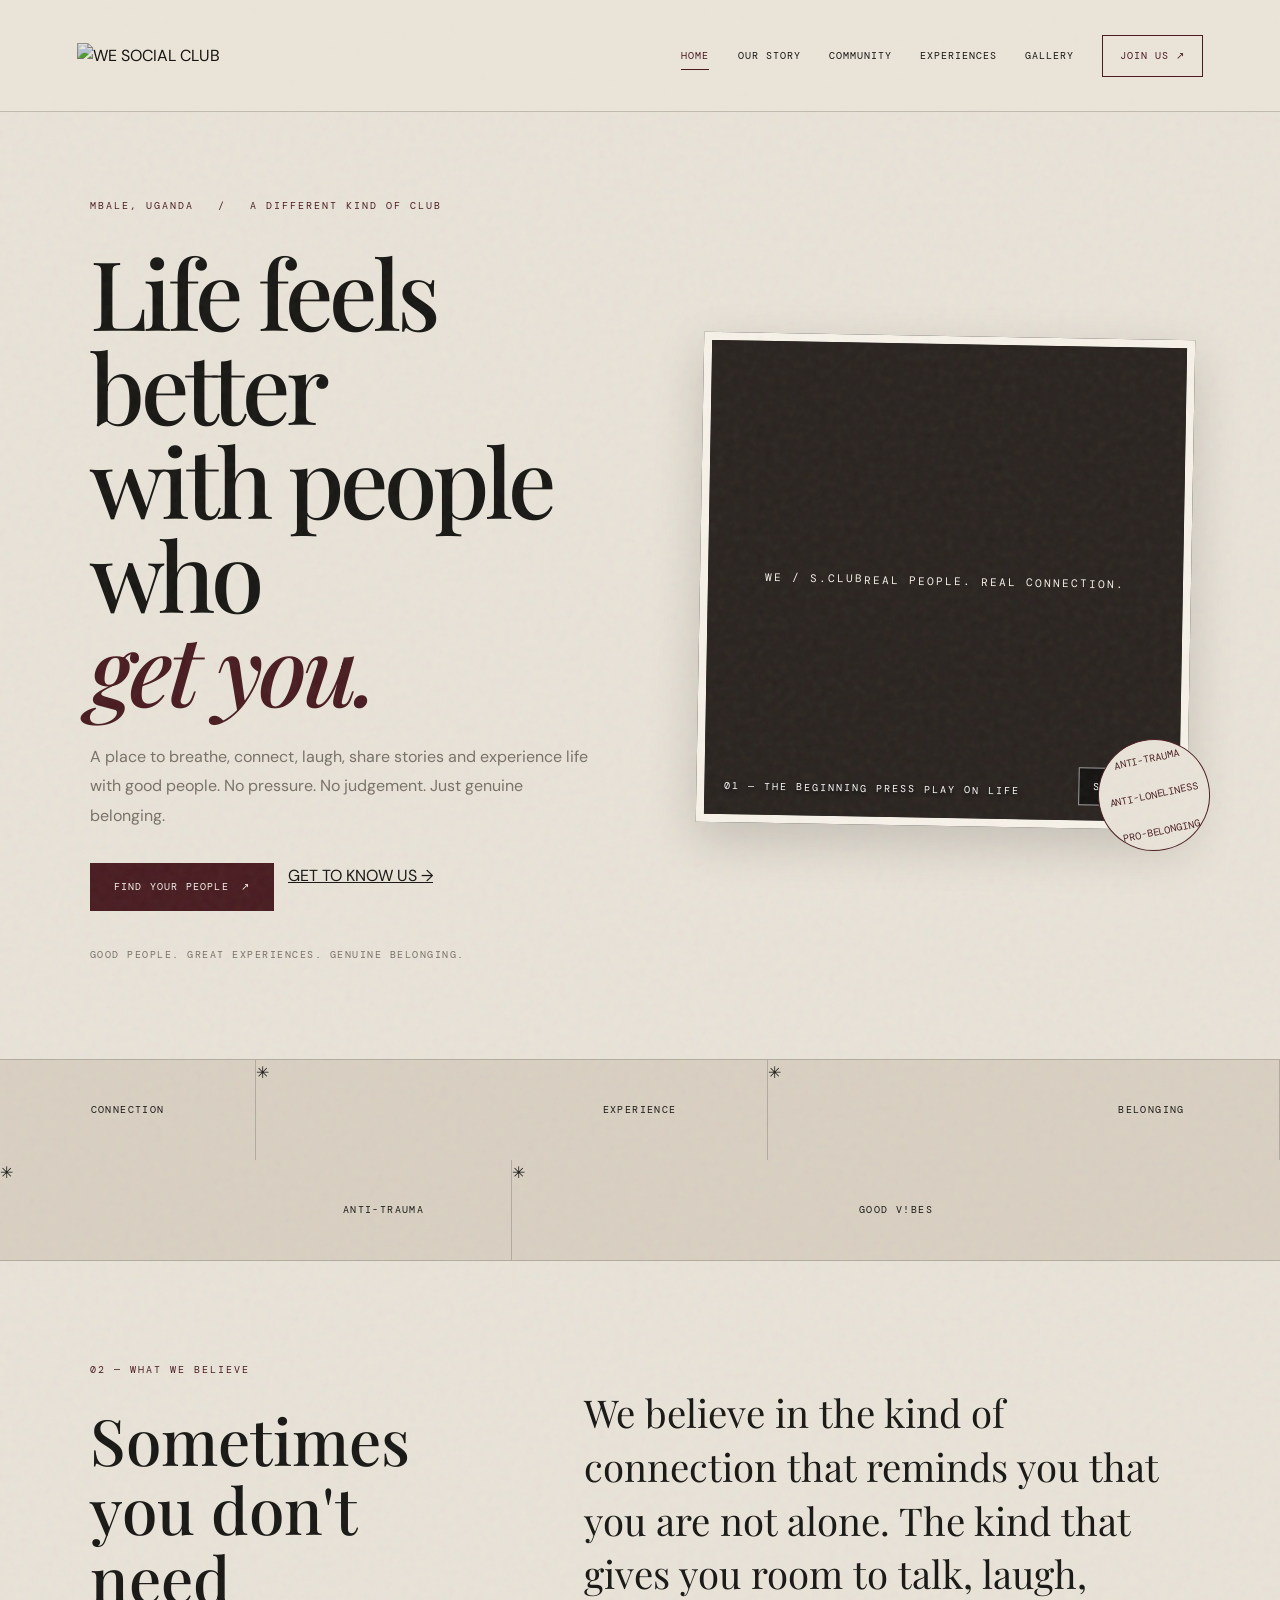
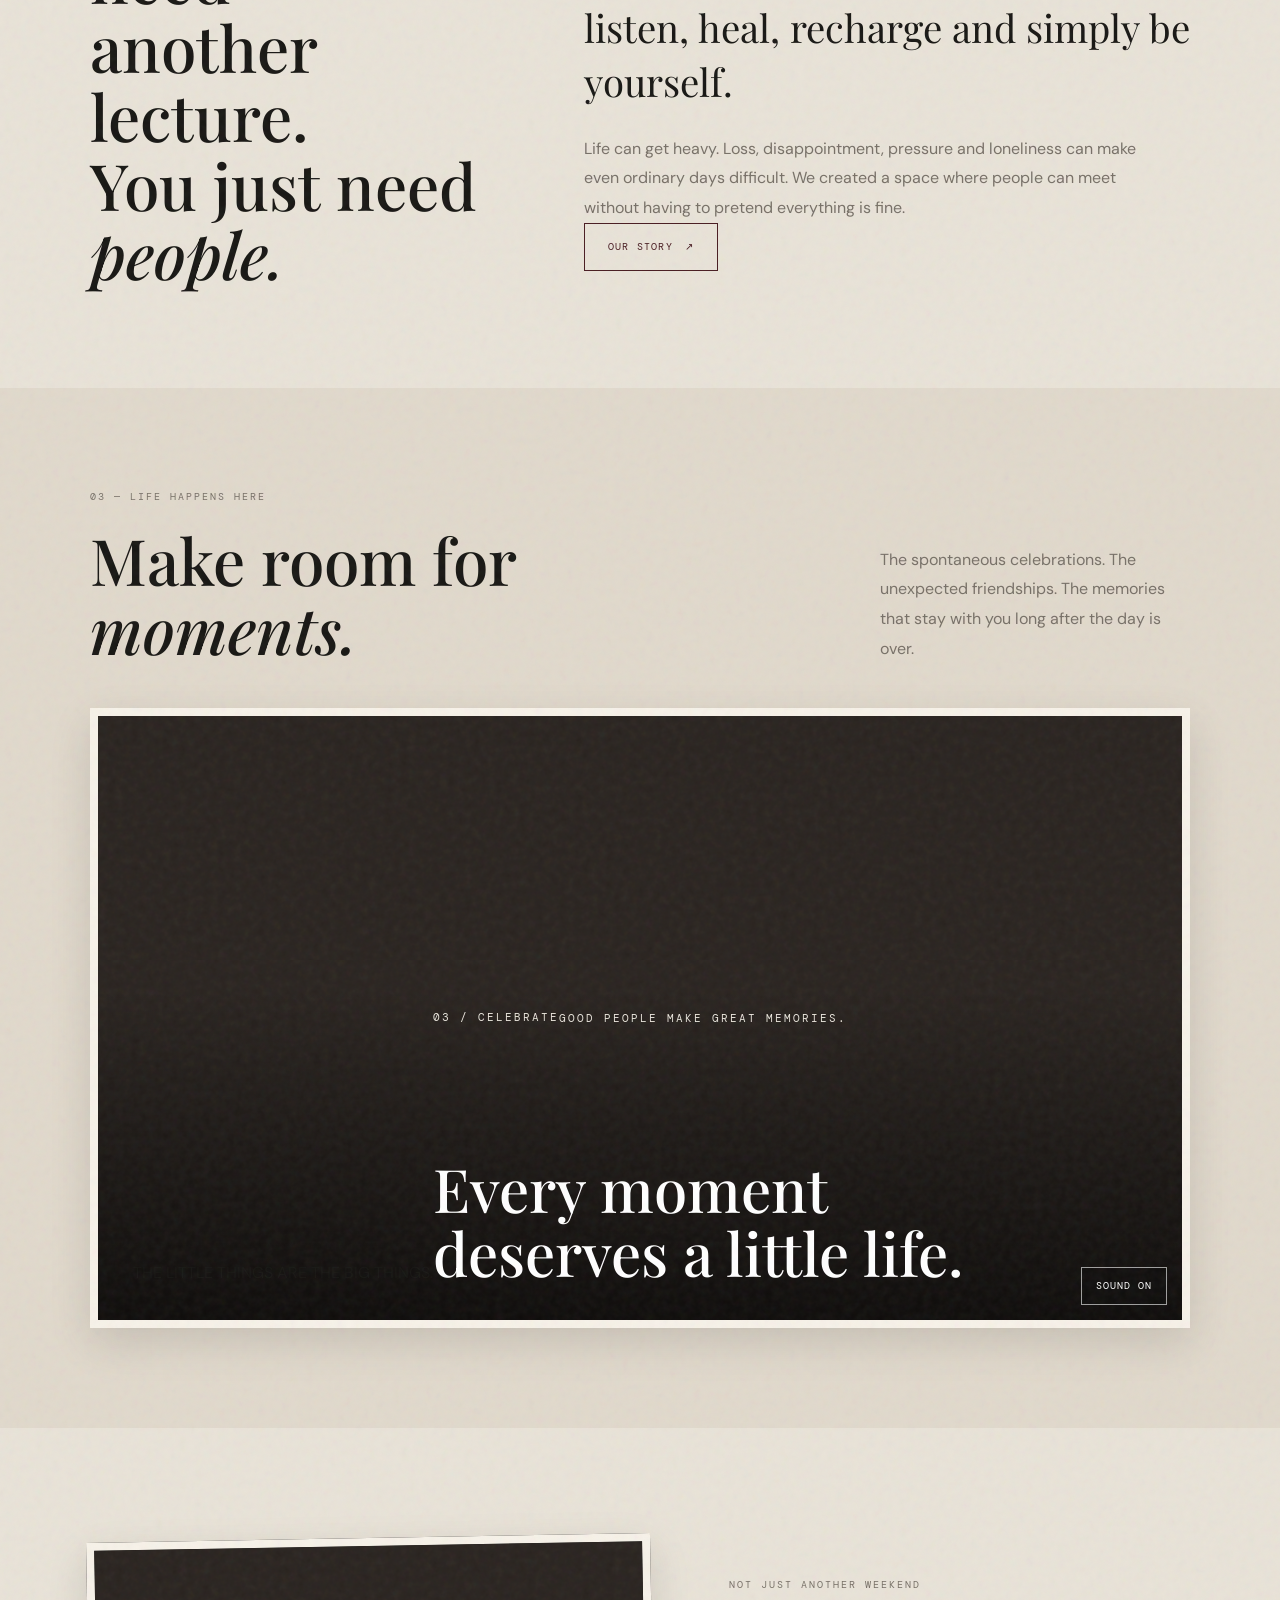
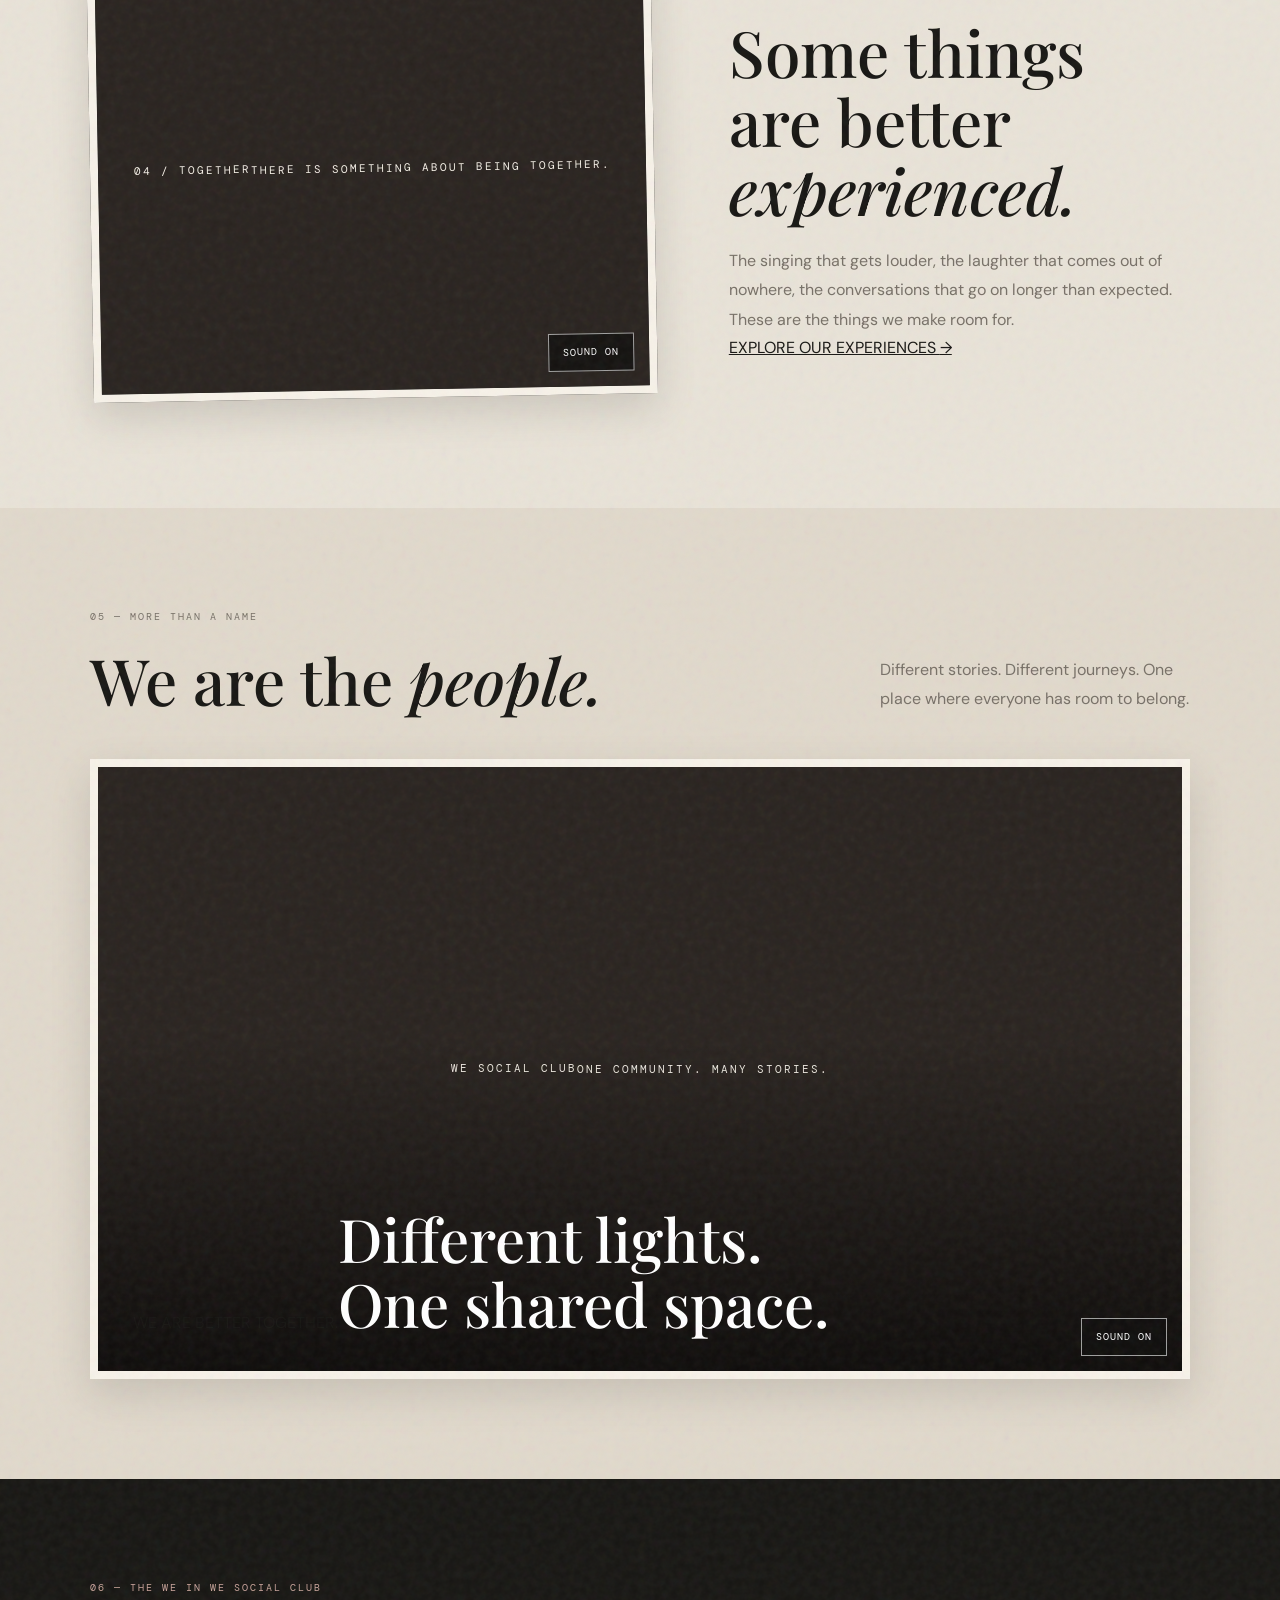
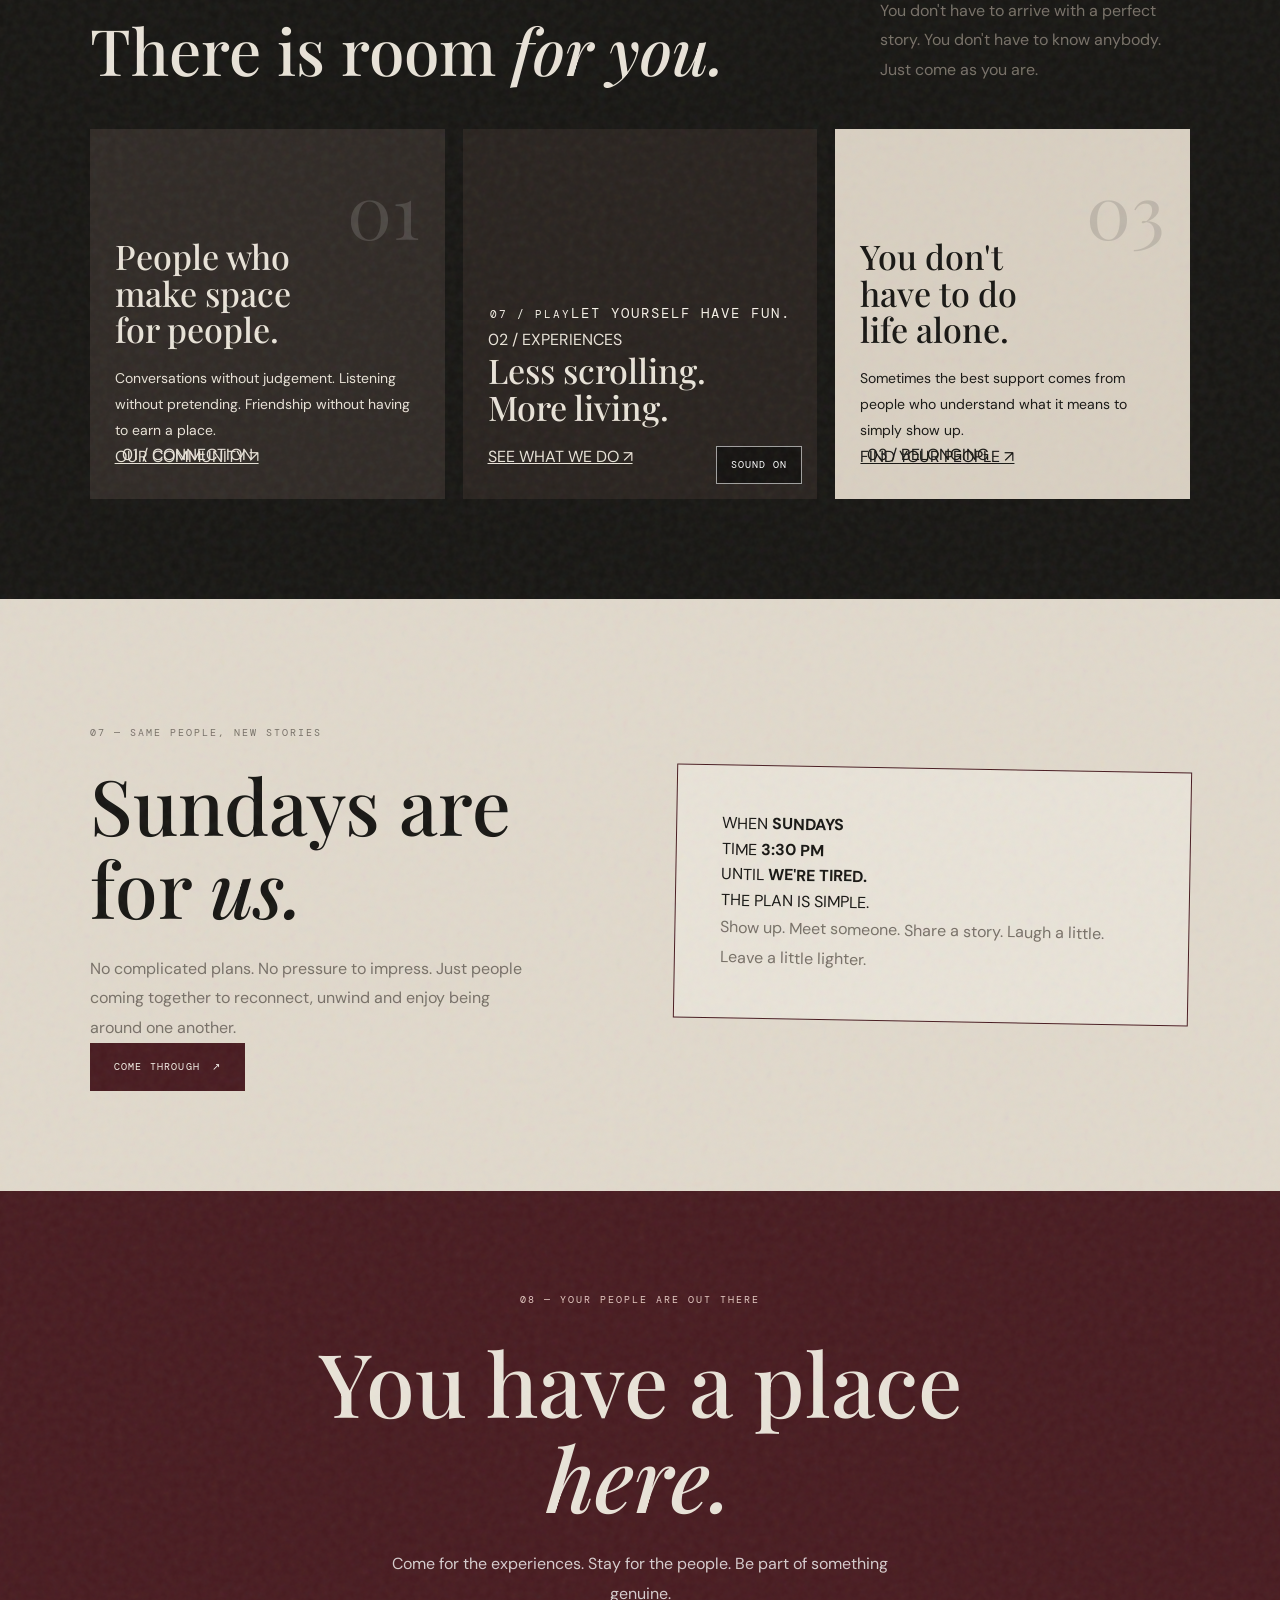
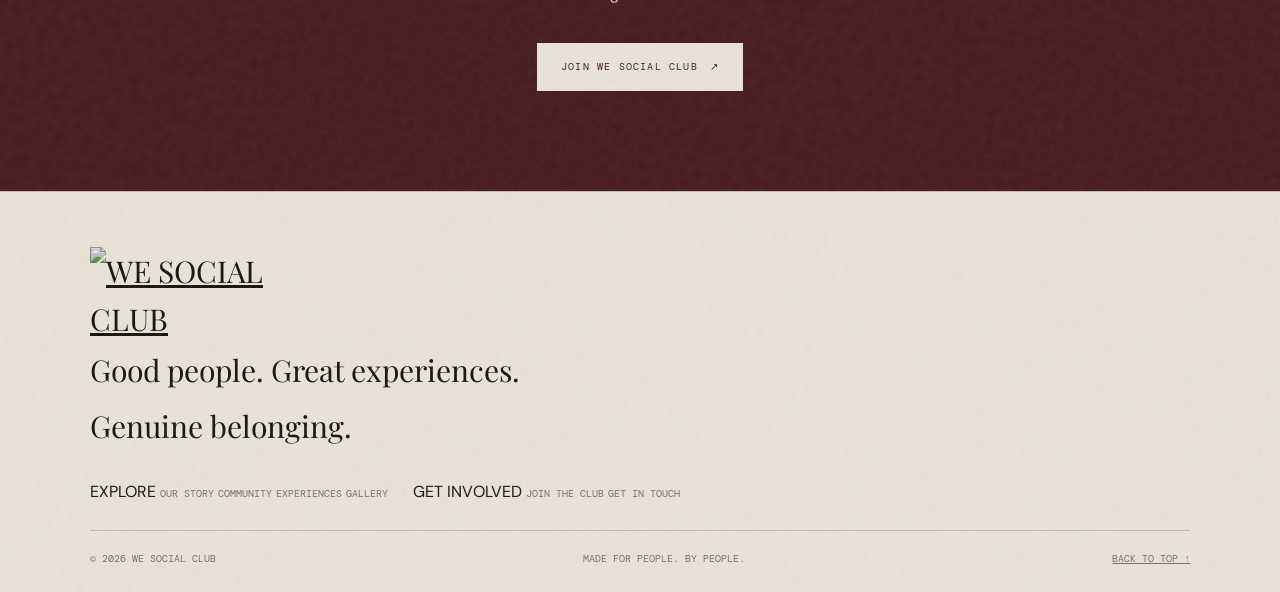
==== commit c1b8acf3: "Update index.html" ====
--- a/index.html
+++ b/index.html
@@ -1,544 +1,505 @@
 <!DOCTYPE html>
 <html lang="en">
 <head>
-    <meta charset="UTF-8">
-    <meta name="viewport" content="width=device-width, initial-scale=1.0">
-    <meta name="description" content="We Social Club — good people, great experiences and genuine belonging. An anti-trauma community in Mbale, Uganda.">
-
-    <title>WE|S.CLUB — Good People. Great Experiences.</title>
-
-    <link rel="stylesheet" href="style.css">
-
-    <link rel="preconnect" href="https://fonts.googleapis.com">
-    <link rel="preconnect" href="https://fonts.gstatic.com" crossorigin>
-
-    <link href="https://fonts.googleapis.com/css2?family=DM+Mono:wght@400;500&family=DM+Sans:wght@400;500;600;700;800&family=Playfair+Display:ital,wght@0,600;0,700;1,600;1,700&display=swap" rel="stylesheet">
+  <meta charset="UTF-8">
+  <meta name="viewport" content="width=device-width, initial-scale=1.0">
+
+  <title>WE SOCIAL CLUB — Genuine Belonging</title>
+
+  <meta name="description" content="A space for good people, great experiences, genuine belonging and v!bes. We Social Club — Mbale, Uganda.">
+  <meta name="theme-color" content="#eee9df">
+
+  <link rel="preconnect" href="https://fonts.googleapis.com">
+  <link rel="preconnect" href="https://fonts.gstatic.com" crossorigin>
+
+  <link href="https://fonts.googleapis.com/css2?family=DM+Mono:wght@400;500&family=DM+Sans:wght@400;500;600;700;800&family=Playfair+Display:ital,wght@0,500;0,600;0,700;1,500;1,600&display=swap" rel="stylesheet">
+
+  <link rel="stylesheet" href="style.css">
+  <script src="script.js" defer></script>
 </head>
 
 <body>
 
-<div class="grain-overlay"></div>
-
-<header class="site-header">
-
-    <a href="index.html" class="brand">
-        <img src="assets/logo.png" alt="WE Social Club">
+  <div class="grain-overlay"></div>
+
+  <!-- HEADER -->
+  <header class="site-header">
+    <a href="index.html" class="brand" aria-label="We Social Club homepage">
+      <img src="assets/logo.png" alt="WE SOCIAL CLUB">
     </a>
 
     <button class="menu-toggle" aria-label="Open navigation" aria-expanded="false">
-        <span></span>
-        <span></span>
+      <span></span>
+      <span></span>
     </button>
 
     <nav class="main-nav">
-        <a href="index.html" class="active">Home</a>
-        <a href="about.html">Our Story</a>
-        <a href="community.html">Community</a>
-        <a href="experiences.html">Experiences</a>
-        <a href="gallery.html">Gallery</a>
-        <a href="join.html" class="nav-join">JOIN US ↗</a>
+      <a href="index.html" class="active">Home</a>
+      <a href="about.html">Our Story</a>
+      <a href="community.html">Community</a>
+      <a href="experiences.html">Experiences</a>
+      <a href="gallery.html">Gallery</a>
+      <a href="join.html" class="nav-join">Join Us <span>↗</span></a>
     </nav>
-
-</header>
-
-
-<main>
+  </header>
+
+
+  <main>
 
     <!-- HERO -->
-
     <section class="hero section-padding">
 
-        <div class="hero-copy">
-
-            <p class="eyebrow">
-                <span class="red-dot"></span>
-                MBALE, UGANDA · A COMMUNITY BUILT AROUND CONNECTION
+      <div class="hero-copy">
+        <p class="eyebrow">MBale, UGANDA &nbsp; / &nbsp; A DIFFERENT KIND OF CLUB</p>
+
+        <h1>
+          Life feels better<br>
+          with people who<br>
+          <em>get you.</em>
+        </h1>
+
+        <p class="hero-description">
+          A place to breathe, connect, laugh, share stories and experience
+          life with good people. No pressure. No judgement. Just genuine
+          belonging.
+        </p>
+
+        <div class="hero-actions">
+          <a href="join.html" class="button button-dark">
+            FIND YOUR PEOPLE <span>↗</span>
+          </a>
+
+          <a href="about.html" class="text-link">
+            GET TO KNOW US <span>→</span>
+          </a>
+        </div>
+
+        <p class="hero-note">
+          GOOD PEOPLE. GREAT EXPERIENCES. GENUINE BELONGING.
+        </p>
+      </div>
+
+      <div class="hero-visual">
+        <div class="hero-video-frame">
+
+          <video
+            autoplay
+            muted
+            loop
+            playsinline
+            preload="metadata"
+          >
+            <source src="assets/videos/lone.mp4" type="video/mp4">
+          </video>
+
+          <div class="video-placeholder">
+            <span class="placeholder-mark">WE / S.CLUB</span>
+            <p>REAL PEOPLE. REAL CONNECTION.</p>
+          </div>
+
+          <div class="hero-video-caption">
+            <span>01 — THE BEGINNING</span>
+            <span>PRESS PLAY ON LIFE</span>
+          </div>
+
+          <button class="sound-toggle" type="button">SOUND OFF</button>
+        </div>
+
+        <div class="hero-stamp">
+          <span>ANTI-TRAUMA</span>
+          <span>ANTI-LONELINESS</span>
+          <span>PRO-BELONGING</span>
+        </div>
+      </div>
+
+    </section>
+
+
+    <!-- INTRO STRIP -->
+    <section class="intro-strip">
+      <div>CONNECTION</div>
+      <span>✳</span>
+      <div>EXPERIENCE</div>
+      <span>✳</span>
+      <div>BELONGING</div>
+      <span>✳</span>
+      <div>ANTI-TRAUMA</div>
+      <span>✳</span>
+      <div>GOOD V!BES</div>
+    </section>
+
+
+    <!-- BELIEF SECTION -->
+    <section class="belief-section section-padding">
+
+      <div class="belief-intro">
+        <p class="eyebrow">02 — WHAT WE BELIEVE</p>
+
+        <h2>
+          Sometimes you don't need<br>
+          another lecture.<br>
+          You just need <em>people.</em>
+        </h2>
+      </div>
+
+      <div class="belief-content">
+        <p class="large-copy">
+          We believe in the kind of connection that reminds you that
+          you are not alone. The kind that gives you room to talk,
+          laugh, listen, heal, recharge and simply be yourself.
+        </p>
+
+        <p>
+          Life can get heavy. Loss, disappointment, pressure and
+          loneliness can make even ordinary days difficult. We created
+          a space where people can meet without having to pretend
+          everything is fine.
+        </p>
+
+        <a href="about.html" class="button button-outline">
+          OUR STORY <span>↗</span>
+        </a>
+      </div>
+
+    </section>
+
+
+    <!-- BIRTHDAY / EVENTS VIDEO -->
+    <section class="events-section section-padding">
+
+      <div class="section-heading">
+        <div>
+          <p class="eyebrow">03 — LIFE HAPPENS HERE</p>
+          <h2>Make room for <em>moments.</em></h2>
+        </div>
+
+        <p>
+          The spontaneous celebrations. The unexpected friendships.
+          The memories that stay with you long after the day is over.
+        </p>
+      </div>
+
+      <div class="feature-video">
+
+        <video
+          autoplay
+          muted
+          loop
+          playsinline
+          preload="metadata"
+        >
+          <source src="assets/videos/birthday.mp4" type="video/mp4">
+        </video>
+
+        <div class="video-placeholder">
+          <span class="placeholder-mark">03 / CELEBRATE</span>
+          <p>GOOD PEOPLE MAKE GREAT MEMORIES.</p>
+        </div>
+
+        <div class="feature-video-overlay">
+          <span>THE LITTLE THINGS ARE THE BIG THINGS.</span>
+          <h3>Every moment<br>deserves a little life.</h3>
+        </div>
+
+        <button class="sound-toggle" type="button">SOUND OFF</button>
+      </div>
+
+    </section>
+
+
+    <!-- SINGING / LIFE SECTION -->
+    <section class="movie-section section-padding">
+
+      <div class="movie-image">
+
+        <video
+          autoplay
+          muted
+          loop
+          playsinline
+          preload="metadata"
+        >
+          <source src="assets/videos/bbutter.mp4" type="video/mp4">
+        </video>
+
+        <div class="video-placeholder">
+          <span class="placeholder-mark">04 / TOGETHER</span>
+          <p>THERE IS SOMETHING ABOUT BEING TOGETHER.</p>
+        </div>
+
+        <button class="sound-toggle" type="button">SOUND OFF</button>
+      </div>
+
+      <div class="movie-copy">
+        <p class="eyebrow">NOT JUST ANOTHER WEEKEND</p>
+
+        <h2>
+          Some things<br>
+          are better<br>
+          <em>experienced.</em>
+        </h2>
+
+        <p>
+          The singing that gets louder, the laughter that comes out
+          of nowhere, the conversations that go on longer than
+          expected. These are the things we make room for.
+        </p>
+
+        <a href="experiences.html" class="text-link">
+          EXPLORE OUR EXPERIENCES <span>→</span>
+        </a>
+      </div>
+
+    </section>
+
+
+    <!-- FLASHLIGHT VIDEO -->
+    <section class="events-section section-padding">
+
+      <div class="section-heading">
+        <div>
+          <p class="eyebrow">05 — MORE THAN A NAME</p>
+          <h2>We are the <em>people.</em></h2>
+        </div>
+
+        <p>
+          Different stories. Different journeys. One place where
+          everyone has room to belong.
+        </p>
+      </div>
+
+      <div class="feature-video torch-video">
+
+        <video
+          autoplay
+          muted
+          loop
+          playsinline
+          preload="metadata"
+        >
+          <source src="assets/videos/torch.mp4" type="video/mp4">
+        </video>
+
+        <div class="video-placeholder">
+          <span class="placeholder-mark">WE SOCIAL CLUB</span>
+          <p>ONE COMMUNITY. MANY STORIES.</p>
+        </div>
+
+        <div class="feature-video-overlay">
+          <span>WE ARE BETTER TOGETHER.</span>
+          <h3>Different lights.<br>One shared space.</h3>
+        </div>
+
+        <button class="sound-toggle" type="button">SOUND OFF</button>
+      </div>
+
+    </section>
+
+
+    <!-- COMMUNITY SECTION -->
+    <section class="community-section section-padding">
+
+      <div class="section-heading">
+        <div>
+          <p class="eyebrow">06 — THE WE IN WE SOCIAL CLUB</p>
+          <h2>There is room <em>for you.</em></h2>
+        </div>
+
+        <p>
+          You don't have to arrive with a perfect story.
+          You don't have to know anybody. Just come as you are.
+        </p>
+      </div>
+
+      <div class="community-grid">
+
+        <article class="community-card card-dark">
+          <span class="card-number">01 / CONNECTION</span>
+
+          <div class="card-card-copy">
+            <h3>People who<br>make space<br>for people.</h3>
+
+            <p>
+              Conversations without judgement. Listening without
+              pretending. Friendship without having to earn a place.
             </p>
 
-            <h1>
-                Good people.<br>
-                Great experiences.<br>
-                <em>Genuine belonging.</em>
-            </h1>
-
-            <p class="hero-description">
-                Sometimes, what we need most isn't another solution.
-                It's somewhere to belong. Somewhere to breathe.
-                Somewhere to be around people who understand.
+            <a href="community.html" class="card-link">
+              OUR COMMUNITY ↗
+            </a>
+          </div>
+        </article>
+
+
+        <article class="community-card card-image">
+
+          <video
+            autoplay
+            muted
+            loop
+            playsinline
+            preload="metadata"
+          >
+            <source src="assets/videos/vlog.mp4" type="video/mp4">
+          </video>
+
+          <div class="video-placeholder">
+            <span class="placeholder-mark">07 / PLAY</span>
+            <p>LET YOURSELF HAVE FUN.</p>
+          </div>
+
+          <div class="card-image-shade"></div>
+
+          <div class="card-card-copy">
+            <span class="card-number">02 / EXPERIENCES</span>
+            <h3>Less scrolling.<br>More living.</h3>
+
+            <a href="experiences.html" class="card-link">
+              SEE WHAT WE DO ↗
+            </a>
+          </div>
+
+          <button class="sound-toggle" type="button">SOUND OFF</button>
+        </article>
+
+
+        <article class="community-card card-paper">
+          <span class="card-number">03 / BELONGING</span>
+
+          <div class="card-card-copy">
+            <h3>You don't<br>have to do<br>life alone.</h3>
+
+            <p>
+              Sometimes the best support comes from people who
+              understand what it means to simply show up.
             </p>
 
-            <div class="hero-actions">
-                <a href="join.html" class="button button-dark">
-                    FIND YOUR PEOPLE <span>↗</span>
-                </a>
-
-                <a href="about.html" class="text-link">
-                    Discover our story →
-                </a>
-            </div>
-
-            <div class="hero-note">
-                <span>WE|S.CLUB</span>
-                <span>MORE THAN A SOCIAL CLUB.</span>
-            </div>
-
-        </div>
-
-
-        <div class="hero-visual">
-
-            <div class="hero-video-frame">
-
-                <video class="loop-video" autoplay muted loop playsinline preload="metadata">
-                    <source src="assets/videos/lone.mp4" type="video/mp4">
-                </video>
-
-                <div class="video-placeholder">
-                    <span>INTRODUCING WE SOCIAL CLUB</span>
-                </div>
-
-                <div class="hero-video-caption">
-                    KICKING LONELINESS. BUILDING CONNECTION.
-                </div>
-
-                <button class="sound-toggle" type="button">
-                    SOUND OFF
-                </button>
-
-            </div>
-
-            <div class="hero-stamp">
-                <span>WE</span>
-                <span>ARE</span>
-                <span>BETTER</span>
-                <span>TOGETHER.</span>
-            </div>
-
-        </div>
-
-    </section>
-
-
-    <!-- INTRO STRIP -->
-
-    <section class="intro-strip">
-        <span>CONNECTION</span>
-        <span>✳</span>
-        <span>EXPERIENCE</span>
-        <span>✳</span>
-        <span>BELONGING</span>
-        <span>✳</span>
-        <span>ANTI-TRAUMA</span>
-        <span>✳</span>
-        <span>GOOD V!BES</span>
-    </section>
-
-
-    <!-- WHY WE EXIST -->
-
-    <section class="belief-section section-padding">
-
-        <div class="belief-intro">
-            <p class="eyebrow">01 — WHY WE EXIST</p>
-
-            <h2>
-                Life is heavy enough.<br>
-                <em>Let's not carry it alone.</em>
-            </h2>
-        </div>
-
-        <div class="belief-content">
-
-            <p class="large-copy">
-                Loss, disappointment, stress, loneliness and the weight
-                of everyday life can leave people feeling disconnected.
-            </p>
-
-            <p>
-                We Social Club exists to make human connection easier.
-                We bring people together through conversations, shared
-                experiences and genuine friendships.
-            </p>
-
-            <p>
-                We are not here to pretend life is perfect. We are here
-                to remind one another that there is still room for joy,
-                friendship and belonging.
-            </p>
-
-            <a href="about.html" class="button button-outline">
-                OUR STORY <span>↗</span>
+            <a href="join.html" class="card-link">
+              FIND YOUR PEOPLE ↗
             </a>
-
-        </div>
-
-    </section>
-
-
-    <!-- BIRTHDAY VIDEO: SECOND VIDEO -->
-
-    <section class="events-section section-padding">
-
-        <div class="section-heading">
-
-            <div>
-                <p class="eyebrow">02 — CELEBRATING LIFE</p>
-
-                <h2>
-                    Every moment<br>
-                    deserves to be <em>celebrated.</em>
-                </h2>
-            </div>
-
-            <a href="experiences.html" class="text-link">
-                Explore our experiences ↗
-            </a>
-
-        </div>
-
-
-        <div class="feature-video">
-
-            <video class="loop-video" autoplay muted loop playsinline preload="metadata">
-                <source src="assets/videos/birthday.mp4" type="video/mp4">
-            </video>
-
-            <div class="video-placeholder">
-                <span>CELEBRATING ONE ANOTHER</span>
-            </div>
-
-            <div class="video-overlay">
-                <span class="video-label">WE SOCIAL CLUB / SHARED MOMENTS</span>
-
-                <div>
-                    <p>
-                        Your day.<br>
-                        Our celebration.
-                    </p>
-
-                    <span>GOOD PEOPLE. GREAT EXPERIENCES.</span>
-                </div>
-            </div>
-
-            <button class="sound-toggle" type="button">
-                SOUND OFF
-            </button>
-
-        </div>
-
-        <p class="video-caption">
-            Because belonging is also about having people to celebrate with.
-        </p>
-
-    </section>
-
-
-    <!-- SINGING VIDEO -->
-
-    <section class="movie-section">
-
-        <div class="movie-image">
-
-            <video class="loop-video" autoplay muted loop playsinline preload="metadata">
-                <source src="assets/videos/bbutter.mp4" type="video/mp4">
-            </video>
-
-            <div class="video-placeholder">
-                <span>GOOD PEOPLE. GOOD MUSIC. GOOD V!BES.</span>
-            </div>
-
-            <button class="sound-toggle" type="button">
-                SOUND OFF
-            </button>
-
-        </div>
-
-        <div class="movie-copy">
-
-            <p class="eyebrow">03 — THE JOY OF BEING TOGETHER</p>
-
-            <h2>
-                Sometimes happiness sounds like <em>everyone singing.</em>
-            </h2>
-
-            <p>
-                Not every meaningful moment needs a plan.
-                Sometimes it is just people being themselves,
-                sharing a song and enjoying the moment.
-            </p>
-
-            <a href="experiences.html" class="button button-dark">
-                SEE OUR EXPERIENCES <span>↗</span>
-            </a>
-
-        </div>
-
-    </section>
-
-
-    <!-- FLASHLIGHT VIDEO -->
-
-    <section class="events-section section-padding">
-
-        <div class="section-heading">
-
-            <div>
-                <p class="eyebrow">04 — THIS IS WHO WE ARE</p>
-
-                <h2>
-                    Many lights.<br>
-                    <em>One community.</em>
-                </h2>
-            </div>
-
-        </div>
-
-        <div class="feature-video torch-video">
-
-            <video class="loop-video" autoplay muted loop playsinline preload="metadata">
-                <source src="assets/videos/torch.mp4" type="video/mp4">
-            </video>
-
-            <div class="video-placeholder">
-                <span>WE SOCIAL CLUB</span>
-            </div>
-
-            <div class="video-overlay">
-                <span class="video-label">WE|S.CLUB — OUR IDENTITY</span>
-
-                <div>
-                    <p>
-                        Different people.<br>
-                        <em>One place to belong.</em>
-                    </p>
-
-                    <span>WE ARE WE SOCIAL CLUB.</span>
-                </div>
-            </div>
-
-            <button class="sound-toggle" type="button">
-                SOUND OFF
-            </button>
-
-        </div>
-
-    </section>
-
-
-    <!-- COMMUNITY CARDS -->
-
-    <section class="community-section section-padding">
-
-        <div class="section-heading">
-
-            <div>
-                <p class="eyebrow">05 — WHAT YOU'LL FIND HERE</p>
-
-                <h2>
-                    Room for <em>real life.</em>
-                </h2>
-            </div>
-
-            <p class="heading-side-copy">
-                No pressure to be perfect.<br>
-                No need to have it all figured out.
-            </p>
-
-        </div>
-
-
-        <div class="community-grid">
-
-            <a href="community.html" class="community-card card-dark">
-
-                <span class="card-number">01 / CONNECTION</span>
-
-                <div class="card-icon">↗</div>
-
-                <div>
-                    <h3>People<br>who get it.</h3>
-
-                    <p>
-                        Real conversations and the comfort of being
-                        among people who care.
-                    </p>
-                </div>
-
-                <span class="card-footer">DISCOVER OUR COMMUNITY →</span>
-
-            </a>
-
-
-            <a href="experiences.html" class="community-card card-image">
-
-                <video class="loop-video" autoplay muted loop playsinline preload="metadata">
-                    <source src="assets/videos/vlog.mp4" type="video/mp4">
-                </video>
-
-                <div class="card-image-shade"></div>
-
-                <span class="card-number">02 / EXPERIENCES</span>
-
-                <div class="card-card-copy">
-                    <h3>Life beyond<br>the routine.</h3>
-
-                    <p>
-                        Games, gatherings, activities and memories
-                        worth keeping.
-                    </p>
-                </div>
-
-                <span class="card-footer">SEE WHAT WE DO →</span>
-
-                <button class="sound-toggle" type="button">SOUND OFF</button>
-
-            </a>
-
-
-            <a href="about.html" class="community-card card-paper">
-
-                <span class="card-number">03 / OUR PURPOSE</span>
-
-                <div class="card-icon">✳</div>
-
-                <div>
-                    <h3>An anti-trauma<br>community.</h3>
-
-                    <p>
-                        A space that values connection, emotional
-                        wellbeing and the power of showing up.
-                    </p>
-                </div>
-
-                <span class="card-footer">UNDERSTAND OUR WHY →</span>
-
-            </a>
-
-        </div>
-
-    </section>
-
-
-    <!-- WEEKLY MEETINGS -->
-
+          </div>
+        </article>
+
+      </div>
+
+    </section>
+
+
+    <!-- WEEKLY MEETUP -->
     <section class="weekly-section section-padding">
 
-        <div class="weekly-left">
-
-            <p class="eyebrow">06 — COME AS YOU ARE</p>
-
-            <h2>
-                There's a place<br>
-                for you <em>here.</em>
-            </h2>
-
-        </div>
-
-
-        <div class="weekly-right">
-
-            <div class="weekly-day">SUNDAY</div>
-
-            <div class="weekly-time">
-                3:30 PM
-                <span>UNTIL WE'RE TIRED</span>
-            </div>
-
-            <p>
-                We make time to meet, connect, share experiences
-                and simply enjoy being around good people.
-            </p>
-
-            <a href="join.html" class="button button-red">
-                BE PART OF IT <span>↗</span>
-            </a>
-
-        </div>
-
-    </section>
-
-
-    <!-- FINAL INVITATION -->
-
+      <div class="weekly-left">
+        <p class="eyebrow">07 — SAME PEOPLE, NEW STORIES</p>
+
+        <h2>
+          Sundays are<br>
+          for <em>us.</em>
+        </h2>
+
+        <p>
+          No complicated plans. No pressure to impress.
+          Just people coming together to reconnect, unwind
+          and enjoy being around one another.
+        </p>
+
+        <a href="join.html" class="button button-dark">
+          COME THROUGH <span>↗</span>
+        </a>
+      </div>
+
+      <div class="weekly-right">
+        <div class="weekly-detail">
+          <span>WHEN</span>
+          <strong>SUNDAYS</strong>
+        </div>
+
+        <div class="weekly-detail">
+          <span>TIME</span>
+          <strong>3:30 PM</strong>
+        </div>
+
+        <div class="weekly-detail">
+          <span>UNTIL</span>
+          <strong>WE'RE TIRED.</strong>
+        </div>
+
+        <div class="weekly-note">
+          <span>THE PLAN IS SIMPLE.</span>
+          <p>
+            Show up. Meet someone. Share a story.
+            Laugh a little. Leave a little lighter.
+          </p>
+        </div>
+      </div>
+
+    </section>
+
+
+    <!-- FINAL CALL TO ACTION -->
     <section class="final-cta section-padding">
 
-        <div class="cta-top">
-            <p class="eyebrow">WE|S.CLUB — MBALE, UGANDA</p>
-            <span>GOOD PEOPLE. GREAT EXPERIENCES.</span>
-        </div>
-
-        <h2>
-            You don't have to<br>
-            do life <em>alone.</em>
-        </h2>
-
-        <div class="cta-bottom">
-
-            <p>
-                Come for the experiences.<br>
-                Stay for the people.
-            </p>
-
-            <a href="join.html" class="button button-light">
-                JOIN THE COMMUNITY <span>↗</span>
-            </a>
-
-        </div>
-
-    </section>
-
-</main>
-
-
-<footer class="site-footer">
-
-    <div class="footer-brand">
-
-        <img src="assets/logo.png" alt="WE Social Club">
-
-        <p>
-            Good people. Great experiences.<br>
-            Genuine belonging.
-        </p>
+      <p class="eyebrow">08 — YOUR PEOPLE ARE OUT THERE</p>
+
+      <h2>
+        You have a place<br>
+        <em>here.</em>
+      </h2>
+
+      <p>
+        Come for the experiences. Stay for the people.
+        Be part of something genuine.
+      </p>
+
+      <a href="join.html" class="button button-light">
+        JOIN WE SOCIAL CLUB <span>↗</span>
+      </a>
+
+    </section>
+
+  </main>
+
+
+  <!-- FOOTER -->
+  <footer class="site-footer">
+
+    <div class="footer-main">
+
+      <div class="footer-brand">
+        <a href="index.html">
+          <img src="assets/logo.png" alt="WE SOCIAL CLUB">
+        </a>
+
+        <p>
+          Good people. Great experiences.<br>
+          Genuine belonging.
+        </p>
+      </div>
+
+      <div class="footer-links">
+        <div>
+          <span>EXPLORE</span>
+          <a href="about.html">Our Story</a>
+          <a href="community.html">Community</a>
+          <a href="experiences.html">Experiences</a>
+          <a href="gallery.html">Gallery</a>
+        </div>
+
+        <div>
+          <span>GET INVOLVED</span>
+          <a href="join.html">Join the Club</a>
+          <a href="join.html">Get in Touch</a>
+        </div>
+      </div>
 
     </div>
 
-
-    <div class="footer-links">
-
-        <div>
-            <span>EXPLORE</span>
-            <a href="about.html">Our Story</a>
-            <a href="community.html">Community</a>
-            <a href="experiences.html">Experiences</a>
-            <a href="gallery.html">Gallery</a>
-        </div>
-
-        <div>
-            <span>GET INVOLVED</span>
-            <a href="join.html">Become a Member</a>
-            <a href="join.html">Support the Community</a>
-        </div>
-
+    <div class="footer-bottom">
+      <span>© <span id="year"></span> WE SOCIAL CLUB</span>
+      <span>MADE FOR PEOPLE. BY PEOPLE.</span>
+      <a href="#top">BACK TO TOP ↑</a>
     </div>
 
-
-    <div class="footer-bottom">
-
-        <span>© <span id="year"></span> WE SOCIAL CLUB</span>
-
-        <span>MADE WITH PEOPLE IN MIND.</span>
-
-        <a href="https://wesocialcommunity.github.io/">
-            WESOCIALCOMMUNITY.GITHUB.IO ↗
-        </a>
-
-    </div>
-
-</footer>
-
-
-<script src="script.js"></script>
+  </footer>
 
 </body>
 </html>
--- a/style.css
+++ b/style.css
@@ -1,1299 +1,1306 @@
+/* =========================================================
+   WE SOCIAL CLUB
+   A gritty editorial identity — complete website stylesheet
+========================================================= */
+
 :root {
-    --paper: #eeeae0;
-    --paper-light: #f7f3e9;
-    --paper-dark: #ded7c9;
-    --ink: #171613;
-    --muted: #777166;
-    --blood: #351013;
-    --blood-light: #52191e;
-    --line: rgba(23,22,19,.22);
-    --display: "Playfair Display", Georgia, serif;
-    --body: "DM Sans", sans-serif;
-    --mono: "DM Mono", monospace;
-}
+  --paper: #e9e3d8;
+  --paper-light: #f3eee5;
+  --paper-dark: #d9d0c2;
+  --ink: #171613;
+  --ink-soft: #29251f;
+  --muted: #777067;
+  --blood: #481b20;
+  --blood-light: #682a30;
+  --line: rgba(23, 22, 19, .2);
+  --white: #f7f2e9;
+  --serif: "Playfair Display", Georgia, serif;
+  --sans: "DM Sans", Arial, sans-serif;
+  --mono: "DM Mono", monospace;
+}
+
+/* RESET */
 
 * {
-    margin: 0;
-    padding: 0;
-    box-sizing: border-box;
+  box-sizing: border-box;
+  margin: 0;
+  padding: 0;
 }
 
 html {
-    scroll-behavior: smooth;
+  scroll-behavior: smooth;
+  background: var(--paper);
 }
 
 body {
+  position: relative;
+  min-height: 100vh;
+  overflow-x: hidden;
+  background-color: var(--paper);
+  color: var(--ink);
+  font-family: var(--sans);
+  line-height: 1.6;
+  -webkit-font-smoothing: antialiased;
+}
+
+body::before {
+  content: "";
+  position: fixed;
+  inset: 0;
+  z-index: 30;
+  pointer-events: none;
+  opacity: .16;
+  background-image: url("data:image/svg+xml,%3Csvg viewBox='0 0 180 180' xmlns='http://www.w3.org/2000/svg'%3E%3Cfilter id='n'%3E%3CfeTurbulence type='fractalNoise' baseFrequency='.9' numOctaves='3' stitchTiles='stitch'/%3E%3C/filter%3E%3Crect width='100%25' height='100%25' filter='url(%23n)' opacity='.4'/%3E%3C/svg%3E");
+}
+
+img,
+video {
+  max-width: 100%;
+}
+
+img {
+  height: auto;
+}
+
+a {
+  color: inherit;
+}
+
+button,
+input,
+textarea,
+select {
+  font: inherit;
+}
+
+button {
+  cursor: pointer;
+}
+
+/* GLOBAL TEXT */
+
+h1,
+h2,
+h3,
+h4 {
+  font-family: var(--serif);
+  font-weight: 500;
+  line-height: 1.08;
+}
+
+p {
+  line-height: 1.85;
+}
+
+.eyebrow {
+  display: flex;
+  align-items: center;
+  gap: 10px;
+  font-family: var(--mono);
+  font-size: 10px;
+  letter-spacing: 2px;
+  text-transform: uppercase;
+  color: var(--blood);
+}
+
+.red-dot {
+  width: 8px;
+  height: 8px;
+  flex: 0 0 8px;
+  border-radius: 50%;
+  background: var(--blood);
+}
+
+.section-padding {
+  padding: 100px 7%;
+}
+
+/* =========================================================
+   HEADER AND ORIGINAL LOGO
+========================================================= */
+
+.site-header {
+  position: relative;
+  z-index: 50;
+  min-height: 112px;
+  display: flex;
+  align-items: center;
+  justify-content: space-between;
+  gap: 35px;
+  padding: 15px 6%;
+  border-bottom: 1px solid var(--line);
+  background: rgba(233, 227, 216, .94);
+}
+
+.brand {
+  display: flex;
+  align-items: center;
+  flex-shrink: 0;
+  text-decoration: none;
+  background: transparent;
+}
+
+/* Animate the actual logo artwork, never substitute text. */
+
+.brand img,
+.site-logo,
+.footer-brand img {
+  display: block;
+  width: 310px;
+  max-width: 100%;
+  height: auto;
+  object-fit: contain;
+  background: transparent;
+  mix-blend-mode: multiply;
+  transform-origin: center;
+  animation: logoReveal 6s ease-in-out infinite;
+  will-change: transform, opacity, filter;
+}
+
+@keyframes logoReveal {
+  0% {
+    opacity: .65;
+    transform: scale(.94);
+    filter: blur(1px);
+  }
+
+  12% {
+    opacity: 1;
+    transform: scale(1);
+    filter: blur(0);
+  }
+
+  22% {
+    transform: scale(1.055);
+  }
+
+  30% {
+    transform: scale(1);
+  }
+
+  39% {
+    transform: scale(1.035);
+  }
+
+  47% {
+    transform: scale(1);
+  }
+
+  55% {
+    transform: scale(1.018);
+  }
+
+  63%,
+  100% {
+    opacity: 1;
+    transform: scale(1);
+    filter: blur(0);
+  }
+}
+
+.main-nav {
+  display: flex;
+  align-items: center;
+  justify-content: flex-end;
+  gap: clamp(14px, 2.2vw, 30px);
+}
+
+.main-nav a {
+  position: relative;
+  padding: 9px 0;
+  color: var(--ink);
+  font-family: var(--mono);
+  font-size: 10px;
+  letter-spacing: 1px;
+  text-decoration: none;
+  text-transform: uppercase;
+  transition: color .25s ease;
+}
+
+.main-nav a::after {
+  content: "";
+  position: absolute;
+  right: 0;
+  bottom: 3px;
+  left: 0;
+  height: 1px;
+  background: var(--blood);
+  transform: scaleX(0);
+  transform-origin: left;
+  transition: transform .25s ease;
+}
+
+.main-nav a:hover,
+.main-nav a.active {
+  color: var(--blood);
+}
+
+.main-nav a:hover::after,
+.main-nav a.active::after {
+  transform: scaleX(1);
+}
+
+.main-nav a:last-child {
+  padding: 12px 17px;
+  border: 1px solid var(--blood);
+  color: var(--blood);
+}
+
+.main-nav a:last-child::after {
+  display: none;
+}
+
+.main-nav a:last-child:hover {
+  background: var(--blood);
+  color: var(--white);
+}
+
+.menu-toggle {
+  display: none;
+  border: 0;
+  background: transparent;
+  color: var(--ink);
+  font-size: 28px;
+}
+
+/* =========================================================
+   PAGE TRANSITIONS
+========================================================= */
+
+body {
+  animation: pageAppear .55s ease both;
+}
+
+@keyframes pageAppear {
+  from {
+    opacity: 0;
+    transform: translateY(9px);
+  }
+
+  to {
+    opacity: 1;
+    transform: translateY(0);
+  }
+}
+
+body.page-leaving {
+  opacity: 0;
+  transform: translateY(-7px);
+  transition: opacity .22s ease, transform .22s ease;
+}
+
+/* =========================================================
+   BUTTONS
+========================================================= */
+
+.button,
+.button-outline {
+  display: inline-flex;
+  align-items: center;
+  justify-content: center;
+  gap: 12px;
+  padding: 15px 23px;
+  border: 1px solid var(--blood);
+  font-family: var(--mono);
+  font-size: 10px;
+  letter-spacing: 1.2px;
+  text-decoration: none;
+  text-transform: uppercase;
+  transition: background .25s ease, color .25s ease;
+}
+
+.button {
+  background: var(--blood);
+  color: var(--white);
+}
+
+.button:hover {
+  background: var(--ink);
+  border-color: var(--ink);
+}
+
+.button-outline {
+  background: transparent;
+  color: var(--blood);
+}
+
+.button-outline:hover {
+  background: var(--blood);
+  color: var(--white);
+}
+
+/* =========================================================
+   HOMEPAGE HERO
+========================================================= */
+
+.hero {
+  min-height: 650px;
+  display: grid;
+  grid-template-columns: 1fr .9fr;
+  align-items: center;
+  gap: 65px;
+  padding-top: 85px;
+  padding-bottom: 95px;
+  overflow: hidden;
+}
+
+.hero-copy {
+  max-width: 650px;
+}
+
+.hero h1 {
+  margin: 28px 0;
+  font-size: clamp(55px, 7.5vw, 105px);
+  letter-spacing: -4px;
+  line-height: .98;
+}
+
+.hero h1 em {
+  display: block;
+  color: var(--blood);
+  font-weight: 500;
+}
+
+.hero-description {
+  max-width: 510px;
+  color: var(--muted);
+  font-size: 16px;
+}
+
+.hero-actions {
+  display: flex;
+  flex-wrap: wrap;
+  gap: 14px;
+  margin-top: 32px;
+}
+
+.hero-note {
+  margin-top: 35px;
+  color: var(--muted);
+  font-family: var(--mono);
+  font-size: 10px;
+  letter-spacing: 1.5px;
+  text-transform: uppercase;
+}
+
+.hero-visual {
+  position: relative;
+  min-width: 0;
+}
+
+.hero-video-frame {
+  position: relative;
+  height: 490px;
+  overflow: hidden;
+  border: 8px solid var(--white);
+  background: var(--ink);
+  box-shadow: 0 18px 50px rgba(0, 0, 0, .16);
+  transform: rotate(1deg);
+}
+
+.hero-video-frame video,
+.feature-video video,
+.movie-image video {
+  display: block;
+  width: 100%;
+  height: 100%;
+  object-fit: cover;
+}
+
+.hero-video-caption {
+  position: absolute;
+  z-index: 3;
+  bottom: 20px;
+  left: 20px;
+  color: white;
+  font-family: var(--mono);
+  font-size: 10px;
+  letter-spacing: 2px;
+  text-transform: uppercase;
+  text-shadow: 0 2px 5px black;
+}
+
+.hero-stamp {
+  position: absolute;
+  z-index: 4;
+  right: -20px;
+  bottom: -25px;
+  width: 112px;
+  height: 112px;
+  display: grid;
+  place-items: center;
+  border: 1px solid var(--blood);
+  border-radius: 50%;
+  background: var(--paper);
+  color: var(--blood);
+  font-family: var(--mono);
+  font-size: 10px;
+  line-height: 1.5;
+  text-align: center;
+  transform: rotate(-12deg);
+}
+
+/* =========================================================
+   VIDEO PLACEHOLDERS AND CONTROLS
+========================================================= */
+
+.video-placeholder {
+  position: absolute;
+  inset: 0;
+  z-index: 2;
+  display: flex;
+  align-items: center;
+  justify-content: center;
+  padding: 25px;
+  background: #29231f;
+  color: var(--white);
+  font-family: var(--mono);
+  font-size: 11px;
+  letter-spacing: 2px;
+  text-align: center;
+  text-transform: uppercase;
+  transition: opacity .4s ease;
+}
+
+.video-placeholder.is-hidden {
+  opacity: 0;
+  pointer-events: none;
+}
+
+.sound-toggle {
+  position: absolute;
+  z-index: 8;
+  right: 15px;
+  bottom: 15px;
+  padding: 10px 14px;
+  border: 1px solid rgba(255,255,255,.6);
+  background: rgba(15,14,13,.8);
+  color: white;
+  font-family: var(--mono);
+  font-size: 10px;
+  letter-spacing: 1px;
+}
+
+.sound-toggle:hover {
+  background: var(--blood);
+}
+
+/* =========================================================
+   INTRO STRIP
+========================================================= */
+
+.intro-strip {
+  display: grid;
+  grid-template-columns: repeat(5, 1fr);
+  border-top: 1px solid var(--line);
+  border-bottom: 1px solid var(--line);
+  background: var(--paper-dark);
+}
+
+.intro-strip > div {
+  min-height: 100px;
+  display: flex;
+  align-items: center;
+  justify-content: center;
+  padding: 20px 12px;
+  border-right: 1px solid var(--line);
+  font-family: var(--mono);
+  font-size: 10px;
+  letter-spacing: 1.4px;
+  text-align: center;
+  text-transform: uppercase;
+}
+
+.intro-strip > div:last-child {
+  border-right: 0;
+}
+
+.intro-strip strong {
+  color: var(--blood);
+}
+
+/* =========================================================
+   BELIEF / WHY WE EXIST
+========================================================= */
+
+.belief-section {
+  display: grid;
+  grid-template-columns: .8fr 1.2fr;
+  gap: 90px;
+  align-items: start;
+}
+
+.belief-intro h2 {
+  max-width: 440px;
+  margin-top: 25px;
+  font-size: clamp(40px, 5vw, 66px);
+}
+
+.belief-content {
+  padding-top: 25px;
+}
+
+.large-copy {
+  font-family: var(--serif);
+  font-size: clamp(25px, 3vw, 40px);
+  line-height: 1.4;
+}
+
+.belief-content p:not(.large-copy) {
+  max-width: 570px;
+  margin-top: 25px;
+  color: var(--muted);
+}
+
+/* =========================================================
+   EXPERIENCE SECTIONS
+========================================================= */
+
+.events-section {
+  background: #e1d9cc;
+}
+
+.section-heading {
+  display: flex;
+  align-items: end;
+  justify-content: space-between;
+  gap: 30px;
+  margin-bottom: 45px;
+}
+
+.section-heading h2 {
+  max-width: 650px;
+  margin-top: 18px;
+  font-size: clamp(38px, 5vw, 66px);
+}
+
+.section-heading p {
+  max-width: 310px;
+  color: var(--muted);
+}
+
+.feature-video {
+  position: relative;
+  height: min(620px, 60vw);
+  min-height: 340px;
+  overflow: hidden;
+  border: 8px solid var(--white);
+  background: var(--ink);
+  box-shadow: 0 15px 40px rgba(0,0,0,.12);
+}
+
+.feature-video video {
+  position: absolute;
+  inset: 0;
+}
+
+.feature-video-overlay {
+  position: absolute;
+  z-index: 3;
+  inset: 0;
+  display: flex;
+  align-items: end;
+  padding: 35px;
+  pointer-events: none;
+  background: linear-gradient(transparent 45%, rgba(0,0,0,.65));
+}
+
+.feature-video-overlay h3 {
+  max-width: 650px;
+  color: white;
+  font-size: clamp(30px, 5vw, 60px);
+}
+
+/* =========================================================
+   MOVIE / SINGING SECTION
+========================================================= */
+
+.movie-section {
+  display: grid;
+  grid-template-columns: 1.1fr .9fr;
+  align-items: center;
+  gap: 75px;
+  padding: 110px 7%;
+}
+
+.movie-image {
+  position: relative;
+  height: 460px;
+  overflow: hidden;
+  border: 8px solid var(--white);
+  background: var(--ink);
+  box-shadow: 0 15px 40px rgba(0,0,0,.13);
+  transform: rotate(-1deg);
+}
+
+.movie-copy h2 {
+  margin: 22px 0;
+  font-size: clamp(40px, 5vw, 65px);
+}
+
+.movie-copy p {
+  color: var(--muted);
+}
+
+/* =========================================================
+   COMMUNITY CARDS
+========================================================= */
+
+.community-section {
+  background: var(--ink);
+  color: var(--paper);
+}
+
+.community-section .eyebrow {
+  color: #c9a49b;
+}
+
+.community-section .section-heading h2 {
+  color: var(--paper);
+}
+
+.community-grid {
+  display: grid;
+  grid-template-columns: repeat(3, 1fr);
+  gap: 18px;
+}
+
+.community-card {
+  position: relative;
+  min-height: 370px;
+  overflow: hidden;
+  padding: 32px;
+}
+
+.community-card h3 {
+  margin-bottom: 18px;
+  font-size: 34px;
+}
+
+.community-card p {
+  font-size: 14px;
+}
+
+.card-dark {
+  display: flex;
+  flex-direction: column;
+  justify-content: end;
+  background: #302a26;
+}
+
+.card-dark::before {
+  content: "01";
+  position: absolute;
+  top: 20px;
+  right: 25px;
+  color: rgba(255,255,255,.14);
+  font-family: var(--serif);
+  font-size: 75px;
+}
+
+.card-image {
+  padding: 0;
+  background: #29231f;
+}
+
+.card-image > video {
+  position: absolute;
+  inset: 0;
+  width: 100%;
+  height: 100%;
+  object-fit: cover;
+}
+
+.card-image-shade {
+  position: absolute;
+  z-index: 1;
+  inset: 0;
+  background: linear-gradient(transparent 15%, rgba(0,0,0,.8));
+}
+
+.card-card-copy {
+  position: absolute;
+  z-index: 3;
+  right: 25px;
+  bottom: 30px;
+  left: 25px;
+}
+
+.card-paper {
+  display: flex;
+  flex-direction: column;
+  justify-content: end;
+  background: var(--paper-dark);
+  color: var(--ink);
+}
+
+.card-paper::before {
+  content: "03";
+  position: absolute;
+  top: 20px;
+  right: 25px;
+  color: rgba(0,0,0,.12);
+  font-family: var(--serif);
+  font-size: 75px;
+}
+
+/* =========================================================
+   WEEKLY MEETUP
+========================================================= */
+
+.weekly-section {
+  display: grid;
+  grid-template-columns: 1fr 1fr;
+  align-items: center;
+  gap: 70px;
+  background: #e1d9cc;
+}
+
+.weekly-left h2 {
+  margin-top: 20px;
+  font-size: clamp(45px, 6vw, 78px);
+}
+
+.weekly-left p {
+  max-width: 450px;
+  margin-top: 25px;
+  color: var(--muted);
+}
+
+.weekly-right {
+  padding: 45px;
+  border: 1px solid var(--blood);
+  background: var(--paper);
+  transform: rotate(1deg);
+}
+
+.weekly-right .day {
+  color: var(--blood);
+  font-family: var(--mono);
+  font-size: 13px;
+  letter-spacing: 3px;
+}
+
+.weekly-right .time {
+  margin: 20px 0;
+  font-size: clamp(36px, 5vw, 60px);
+  line-height: 1;
+}
+
+.weekly-right p {
+  color: var(--muted);
+}
+
+/* =========================================================
+   FINAL CALL TO ACTION
+========================================================= */
+
+.final-cta {
+  overflow: hidden;
+  background: var(--blood);
+  color: var(--paper);
+  text-align: center;
+}
+
+.final-cta .eyebrow {
+  justify-content: center;
+  color: #e4c9c1;
+}
+
+.final-cta h2 {
+  max-width: 850px;
+  margin: 25px auto;
+  font-size: clamp(48px, 7vw, 88px);
+}
+
+.final-cta p {
+  max-width: 550px;
+  margin: auto;
+  color: rgba(255,255,255,.78);
+}
+
+.final-cta .button {
+  margin-top: 35px;
+  border-color: var(--paper);
+  background: var(--paper);
+  color: var(--blood);
+}
+
+.final-cta .button:hover {
+  border-color: var(--ink);
+  background: var(--ink);
+  color: white;
+}
+
+/* =========================================================
+   INNER PAGE HERO
+========================================================= */
+
+.page-hero {
+  padding: 100px 7% 85px;
+  border-bottom: 1px solid var(--line);
+}
+
+.page-hero h1 {
+  max-width: 900px;
+  margin: 25px 0;
+  font-size: clamp(48px, 7vw, 90px);
+}
+
+.page-hero p {
+  max-width: 650px;
+  color: var(--muted);
+  font-size: 17px;
+}
+
+/* =========================================================
+   GENERAL CONTENT SECTIONS
+========================================================= */
+
+.content-section {
+  padding: 85px 7%;
+}
+
+.content-section h2 {
+  margin-bottom: 25px;
+  font-size: clamp(34px, 5vw, 58px);
+}
+
+.content-section p {
+  max-width: 750px;
+  margin-bottom: 20px;
+  color: var(--muted);
+}
+
+.dark-section {
+  padding: 85px 7%;
+  background: var(--ink);
+  color: var(--paper);
+}
+
+.dark-section p {
+  color: rgba(255,255,255,.7);
+}
+
+/* =========================================================
+   FEATURE GRIDS / EXPERIENCE PAGE
+========================================================= */
+
+.feature-grid,
+.experience-grid {
+  display: grid;
+  grid-template-columns: repeat(2, 1fr);
+  gap: 25px;
+}
+
+.feature-grid > *,
+.experience-grid > * {
+  min-width: 0;
+}
+
+.community-feature,
+.experience-card {
+  position: relative;
+  overflow: hidden;
+  background: var(--paper-dark);
+}
+
+.community-feature-video,
+.experience-card video {
+  display: block;
+  width: 100%;
+  height: 350px;
+  object-fit: cover;
+}
+
+.community-feature-copy,
+.experience-card-copy {
+  padding: 25px;
+}
+
+.community-feature-copy h3,
+.experience-card-copy h3 {
+  margin-bottom: 12px;
+  font-size: 30px;
+}
+
+/* =========================================================
+   GALLERY
+========================================================= */
+
+.gallery-grid {
+  display: grid;
+  grid-template-columns: repeat(2, 1fr);
+  gap: 20px;
+}
+
+.gallery-grid video,
+.gallery-grid img {
+  display: block;
+  width: 100%;
+  height: 350px;
+  object-fit: cover;
+  background: var(--ink);
+}
+
+.gallery-item {
+  position: relative;
+  overflow: hidden;
+  background: var(--ink);
+}
+
+.gallery-caption {
+  padding: 15px 18px;
+  background: var(--paper-dark);
+  font-family: var(--mono);
+  font-size: 11px;
+  letter-spacing: 1px;
+  text-transform: uppercase;
+}
+
+/* =========================================================
+   JOIN FORM
+========================================================= */
+
+.join-layout {
+  display: grid;
+  grid-template-columns: .8fr 1.2fr;
+  gap: 70px;
+  padding: 85px 7%;
+}
+
+.join-intro h1 {
+  margin: 20px 0;
+  font-size: clamp(45px, 6vw, 72px);
+}
+
+.join-intro p {
+  color: var(--muted);
+}
+
+.join-form {
+  display: grid;
+  gap: 18px;
+  padding: 35px;
+  border: 1px solid var(--line);
+  background: var(--paper-light);
+}
+
+.join-form label {
+  display: grid;
+  gap: 8px;
+  font-family: var(--mono);
+  font-size: 11px;
+  letter-spacing: .5px;
+}
+
+.join-form input,
+.join-form textarea,
+.join-form select {
+  width: 100%;
+  padding: 14px;
+  border: 1px solid var(--line);
+  border-radius: 0;
+  outline: none;
+  background: var(--paper);
+  color: var(--ink);
+}
+
+.join-form input:focus,
+.join-form textarea:focus,
+.join-form select:focus {
+  border-color: var(--blood);
+}
+
+.join-form textarea {
+  min-height: 120px;
+  resize: vertical;
+}
+
+.join-form button {
+  padding: 16px;
+  border: 0;
+  background: var(--blood);
+  color: white;
+  font-family: var(--mono);
+  font-size: 11px;
+  letter-spacing: 1px;
+  text-transform: uppercase;
+}
+
+/* =========================================================
+   FOOTER
+========================================================= */
+
+.site-footer {
+  padding: 55px 7% 25px;
+  border-top: 1px solid var(--line);
+  background: var(--paper);
+}
+
+.footer-brand {
+  font-family: var(--serif);
+  font-size: 30px;
+}
+
+.footer-brand img {
+  width: 240px;
+}
+
+.footer-links {
+  display: flex;
+  flex-wrap: wrap;
+  gap: 25px;
+  margin: 25px 0;
+}
+
+.footer-links a {
+  color: var(--muted);
+  font-family: var(--mono);
+  font-size: 10px;
+  text-decoration: none;
+  text-transform: uppercase;
+}
+
+.footer-links a:hover {
+  color: var(--blood);
+}
+
+.footer-bottom {
+  display: flex;
+  justify-content: space-between;
+  gap: 20px;
+  padding-top: 20px;
+  border-top: 1px solid var(--line);
+  color: var(--muted);
+  font-family: var(--mono);
+  font-size: 10px;
+}
+
+/* =========================================================
+   MOBILE AND TABLET
+========================================================= */
+
+@media (max-width: 1050px) {
+  .brand img,
+  .site-logo {
+    width: 255px;
+  }
+
+  .main-nav {
+    gap: 14px;
+  }
+
+  .main-nav a {
+    font-size: 9px;
+  }
+
+  .hero {
+    gap: 35px;
+  }
+
+  .belief-section {
+    gap: 50px;
+  }
+}
+
+@media (max-width: 760px) {
+  .site-header {
+    min-height: 90px;
+    padding: 12px 5%;
+  }
+
+  .brand img,
+  .site-logo {
+    width: 230px;
+  }
+
+  .menu-toggle {
+    display: block;
+  }
+
+  .main-nav {
+    position: absolute;
+    top: 100%;
+    right: 0;
+    left: 0;
+    display: none;
+    align-items: stretch;
+    flex-direction: column;
+    gap: 0;
+    padding: 15px 6% 25px;
+    border-bottom: 1px solid var(--line);
     background: var(--paper);
-    color: var(--ink);
-    font-family: var(--body);
-    line-height: 1.65;
-    overflow-x: hidden;
-}
-
-a {
-    color: inherit;
-    text-decoration: none;
-}
-
-img {
+  }
+
+  .main-nav.open {
+    display: flex;
+  }
+
+  .main-nav a {
+    padding: 14px 0;
+    border-bottom: 1px solid var(--line);
+    font-size: 11px;
+  }
+
+  .main-nav a:last-child {
+    margin-top: 12px;
+    padding: 14px;
+    text-align: center;
+  }
+
+  .section-padding {
+    padding: 65px 6%;
+  }
+
+  .hero {
+    min-height: auto;
+    grid-template-columns: 1fr;
+    gap: 45px;
+    padding-top: 65px;
+  }
+
+  .hero h1 {
+    font-size: clamp(53px, 13vw, 78px);
+    letter-spacing: -2px;
+  }
+
+  .hero-video-frame {
+    height: 390px;
+    transform: none;
+  }
+
+  .intro-strip {
+    grid-template-columns: repeat(2, 1fr);
+  }
+
+  .intro-strip > div {
+    min-height: 75px;
+    border-bottom: 1px solid var(--line);
+  }
+
+  .intro-strip > div:nth-child(2n) {
+    border-right: 0;
+  }
+
+  .intro-strip > div:last-child {
+    grid-column: span 2;
+    border-bottom: 0;
+  }
+
+  .belief-section,
+  .movie-section,
+  .weekly-section,
+  .join-layout {
+    grid-template-columns: 1fr;
+    gap: 35px;
+  }
+
+  .section-heading {
     display: block;
-    max-width: 100%;
-}
-
-button, input, textarea, select {
-    font: inherit;
-}
-
-.paper-grain {
-    position: fixed;
-    inset: 0;
-    z-index: 1000;
-    pointer-events: none;
-    opacity: .19;
-    background-image: url("data:image/svg+xml,%3Csvg viewBox='0 0 180 180' xmlns='http://www.w3.org/2000/svg'%3E%3Cfilter id='n'%3E%3CfeTurbulence type='fractalNoise' baseFrequency='.92' numOctaves='3' stitchTiles='stitch'/%3E%3C/filter%3E%3Crect width='100%25' height='100%25' filter='url(%23n)' opacity='.45'/%3E%3C/svg%3E");
-    mix-blend-mode: multiply;
-}
-
-body::before {
-    content: "";
-    position: fixed;
-    inset: 0;
-    z-index: -1;
-    pointer-events: none;
-    background: radial-gradient(ellipse at 20% 10%,rgba(255,255,255,.4),transparent 45%);
-}
-
-.section-wrap,
-.inner-page {
-    width: min(1180px,90%);
-    margin: auto;
-}
-
-h1,h2,h3 {
-    line-height: 1.08;
-}
-
-h1,h2 {
-    font-family: var(--display);
-    letter-spacing: -2px;
-    font-weight: 700;
-}
-
-h1 em,h2 em {
-    color: var(--blood);
-    font-weight: 600;
-}
-
-.eyebrow,
-.page-kicker,
-.section-heading,
-.hero-topline,
-.hero-bottomline,
-.hero-note,
-.visual-caption,
-.experience-card > span,
-.meetup-info span,
-.footer-links,
-.footer-bottom,
-.story-label,
-.info-card > span,
-.experience-row > span,
-.form-top,
-.form-question,
-.gallery-item figcaption {
-    font-family: var(--mono);
-    font-size: 10px;
-    letter-spacing: 1.5px;
-    font-weight: 500;
-}
-
-.eyebrow {
-    color: var(--blood);
-    margin-bottom: 20px;
-}
-
-.section-heading {
-    display: flex;
-    gap: 20px;
-    align-items: center;
-    justify-content: space-between;
-    padding-bottom: 17px;
-    border-bottom: 1px solid var(--line);
-    margin-bottom: 60px;
-}
-
-.section-line {
-    flex: 1;
-    height: 1px;
-    background: var(--line);
-}
-
-.button {
-    display: inline-flex;
-    align-items: center;
-    justify-content: center;
-    min-height: 54px;
-    padding: 0 25px;
-    gap: 15px;
-    background: var(--blood);
-    color: var(--paper-light);
-    border: 1px solid var(--blood);
-    font-family: var(--mono);
-    font-size: 10px;
-    letter-spacing: 1.2px;
-    cursor: pointer;
-    transition: .25s ease;
-}
-
-.button:hover {
-    background: var(--blood-light);
-    transform: translateY(-3px);
-}
-
-.button:disabled {
-    opacity: .6;
-    cursor: wait;
+  }
+
+  .section-heading p {
+    margin-top: 18px;
+  }
+
+  .feature-video {
+    height: 430px;
+  }
+
+  .movie-section {
+    padding: 70px 6%;
+  }
+
+  .movie-image {
+    height: 370px;
+  }
+
+  .community-grid,
+  .feature-grid,
+  .experience-grid,
+  .gallery-grid {
+    grid-template-columns: 1fr;
+  }
+
+  .community-card {
+    min-height: 300px;
+  }
+
+  .weekly-right {
+    padding: 32px;
+  }
+
+  .page-hero {
+    padding: 70px 6%;
+  }
+
+  .content-section,
+  .dark-section {
+    padding: 65px 6%;
+  }
+
+  .join-layout {
+    padding: 65px 6%;
+  }
+
+  .footer-bottom {
+    flex-direction: column;
+  }
+}
+
+@media (max-width: 430px) {
+  .brand img,
+  .site-logo {
+    width: 195px;
+  }
+
+  .hero-video-frame {
+    height: 300px;
+  }
+
+  .feature-video {
+    height: 330px;
+    min-height: 0;
+  }
+
+  .movie-image {
+    height: 290px;
+  }
+
+  .hero-actions {
+    align-items: flex-start;
+    flex-direction: column;
+  }
+
+  .weekly-right .time {
+    font-size: 38px;
+  }
+
+  .join-form {
+    padding: 22px;
+  }
+}
+
+/* =========================================================
+   ACCESSIBILITY
+========================================================= */
+
+@media (prefers-reduced-motion: reduce) {
+  *,
+  *::before,
+  *::after {
+    scroll-behavior: auto !important;
+    animation-duration: .01ms !important;
+    animation-iteration-count: 1 !important;
+    transition-duration: .01ms !important;
+  }
+
+  .brand img,
+  .site-logo,
+  .footer-brand img {
+    opacity: 1;
     transform: none;
-}
-
-.button-light {
-    background: var(--paper);
-    color: var(--ink);
-    border-color: var(--paper);
-}
-
-.button-light:hover {
-    background: var(--paper-dark);
-}
-
-.text-link,.inline-link,.light-link {
-    display: inline-block;
-    font-family: var(--mono);
-    font-size: 10px;
-    letter-spacing: 1.1px;
-    border-bottom: 1px solid var(--blood);
-    padding-bottom: 7px;
-    color: var(--blood);
-    transition: .25s ease;
-}
-
-.text-link:hover,.inline-link:hover {
-    letter-spacing: 2px;
-}
-
-.light-link {
-    color: var(--paper);
-    border-color: var(--paper);
-}
-
-/* HEADER */
-
-.site-header {
-    width: min(1320px,94%);
-    height: 90px;
-    margin: auto;
-    display: flex;
-    align-items: center;
-    justify-content: space-between;
-    border-bottom: 1px solid var(--line);
-    position: relative;
-    z-index: 100;
-}
-
-.brand {
-    width: 125px;
-    flex-shrink: 0;
-}
-
-.brand img {
-    width: 100%;
-    height: 65px;
-    object-fit: contain;
-    mix-blend-mode: multiply;
-}
-
-.navigation {
-    display: flex;
-    align-items: center;
-    gap: 28px;
-}
-
-.navigation a {
-    font-family: var(--mono);
-    font-size: 9px;
-    letter-spacing: 1.1px;
-    position: relative;
-    transition: color .2s ease;
-}
-
-.navigation a:hover,
-.navigation a.active {
-    color: var(--blood);
-}
-
-.navigation a:not(.nav-join)::after {
-    content: "";
-    position: absolute;
-    left: 0;
-    bottom: -8px;
-    width: 0;
-    height: 2px;
-    background: var(--blood);
-    transition: width .25s ease;
-}
-
-.navigation a:hover::after,
-.navigation a.active::after {
-    width: 100%;
-}
-
-.navigation .nav-join {
-    padding: 13px 18px;
-    background: var(--blood);
-    color: var(--paper);
-}
-
-.menu-button {
-    display: none;
-    background: none;
-    border: none;
-    cursor: pointer;
-}
-
-/* HOMEPAGE HERO */
-
-.home-hero {
-    width: min(1320px,94%);
-    margin: auto;
-    padding: 25px 0 30px;
-}
-
-.hero-topline,
-.hero-bottomline {
-    display: flex;
-    justify-content: space-between;
-    gap: 20px;
-    color: var(--muted);
-    font-size: 9px;
-    padding: 12px 0;
-    border-bottom: 1px solid var(--line);
-}
-
-.hero-grid {
-    display: grid;
-    grid-template-columns: 1fr .85fr;
-    align-items: center;
-    gap: 60px;
-    padding: 65px 0 75px;
-}
-
-.hero-copy h1 {
-    font-size: clamp(48px,6vw,82px);
-    margin-bottom: 30px;
-}
-
-.hero-description {
-    max-width: 450px;
-    color: #59554d;
-    font-size: 15px;
-    margin-bottom: 35px;
-}
-
-.hero-actions {
-    display: flex;
-    align-items: center;
-    flex-wrap: wrap;
-    gap: 25px;
-}
-
-.hero-note {
-    display: flex;
-    gap: 25px;
-    flex-wrap: wrap;
-    margin-top: 65px;
-    color: var(--muted);
-    font-size: 9px;
-}
-
-.hero-visual {
-    min-height: 440px;
-    background: #e2dccf;
-    border: 1px solid var(--line);
-    display: flex;
-    align-items: center;
-    justify-content: center;
-    position: relative;
-    padding: 35px;
-}
-
-.hero-logo-wrap {
-    width: 100%;
-    max-width: 450px;
-}
-
-.hero-logo-wrap img {
-    width: 100%;
-    max-height: 350px;
-    object-fit: contain;
-    mix-blend-mode: multiply;
-}
-
-.visual-caption {
-    position: absolute;
-    left: 20px;
-    right: 20px;
-    bottom: 15px;
-    display: flex;
-    justify-content: space-between;
-    border-top: 1px solid var(--line);
-    padding-top: 12px;
-    font-size: 9px;
-    color: var(--blood);
-}
-
-/* INTRODUCTION */
-
-.home-introduction {
-    padding-top: 100px;
-    padding-bottom: 120px;
-}
-
-.intro-grid {
-    display: grid;
-    grid-template-columns: 1fr 1fr;
-    gap: 90px;
-}
-
-.intro-grid h2 {
-    font-size: clamp(48px,5vw,70px);
-}
-
-.intro-copy {
-    padding-top: 10px;
-    max-width: 500px;
-}
-
-.large-copy {
-    font-family: var(--display);
-    font-size: 28px;
-    line-height: 1.35;
-    margin-bottom: 25px;
-}
-
-.intro-copy p:not(.large-copy) {
-    font-size: 14px;
-    color: #5c584f;
-    margin-bottom: 25px;
-}
-
-/* PURPOSE */
-
-.home-purpose {
-    background: var(--ink);
-    color: var(--paper);
-    padding: 100px 5%;
-}
-
-.purpose-inner {
-    width: min(1180px,100%);
-    margin: auto;
-}
-
-.purpose-heading {
-    margin-bottom: 60px;
-}
-
-.purpose-heading h2 {
-    font-size: clamp(50px,6vw,78px);
-}
-
-.purpose-heading h2 em {
-    color: #b98280;
-}
-
-.purpose-heading .eyebrow {
-    color: #bd8b88;
-}
-
-.purpose-cards {
-    display: grid;
-    grid-template-columns: repeat(3,1fr);
-    gap: 15px;
-    margin-bottom: 40px;
-}
-
-.purpose-card {
-    border: 1px solid rgba(255,255,255,.25);
-    padding: 30px;
-    min-height: 230px;
-}
-
-.purpose-card span {
-    font-family: var(--mono);
-    color: #bd8b88;
-    font-size: 11px;
-}
-
-.purpose-card h3 {
-    font-family: var(--display);
-    font-size: 28px;
-    margin: 35px 0 15px;
-}
-
-.purpose-card p {
-    font-size: 13px;
-    color: #c7c0b4;
-}
-
-/* EXPERIENCES */
-
-.home-experiences {
-    padding-top: 120px;
-    padding-bottom: 120px;
-}
-
-.experiences-heading {
-    display: flex;
-    align-items: end;
-    justify-content: space-between;
-    gap: 40px;
-    margin-bottom: 50px;
-}
-
-.experiences-heading h2 {
-    font-size: clamp(48px,5vw,70px);
-}
-
-.experiences-heading p {
-    max-width: 350px;
-    font-size: 14px;
-    color: var(--muted);
-}
-
-.experience-grid {
-    display: grid;
-    grid-template-columns: repeat(4,1fr);
-    gap: 12px;
-    margin-bottom: 35px;
-}
-
-.experience-card {
-    min-height: 260px;
-    border: 1px solid var(--line);
-    padding: 25px;
-    background: rgba(255,255,255,.13);
-    transition: .3s ease;
-}
-
-.experience-card:hover {
-    background: #ded7c9;
-    border-color: var(--blood);
-    transform: translateY(-5px);
-}
-
-.experience-card > span {
-    color: var(--blood);
-    font-size: 9px;
-}
-
-.experience-card h3 {
-    font-family: var(--display);
-    font-size: 25px;
-    margin: 55px 0 15px;
-}
-
-.experience-card p {
-    font-size: 13px;
-    color: #625e55;
-}
-
-/* MEETUP */
-
-.home-meetup {
-    background: var(--blood);
-    color: var(--paper);
-    padding: 85px 5%;
-}
-
-.meetup-content {
-    max-width: 1180px;
-    margin: auto;
-    display: grid;
-    grid-template-columns: 1fr 1fr;
-    gap: 100px;
-    align-items: center;
-}
-
-.meetup-content h2 {
-    font-size: clamp(55px,6vw,80px);
-    margin-bottom: 25px;
-}
-
-.meetup-content h2 em {
-    color: #d4a8a0;
-}
-
-.meetup-content .eyebrow {
-    color: #d5a9a1;
-}
-
-.meetup-content > div:first-child > p:last-child {
-    max-width: 390px;
-    color: #e0c9c1;
-}
-
-.meetup-info {
-    border-top: 1px solid rgba(255,255,255,.25);
-}
-
-.meetup-info > div {
-    display: flex;
-    justify-content: space-between;
-    gap: 20px;
-    padding: 22px 0;
-    border-bottom: 1px solid rgba(255,255,255,.25);
-}
-
-.meetup-info span {
-    color: #d6b8b1;
-}
-
-.meetup-info strong {
-    font-size: 11px;
-    letter-spacing: 1px;
-}
-
-/* GALLERY */
-
-.home-gallery {
-    padding-top: 120px;
-    padding-bottom: 120px;
-}
-
-.gallery-preview {
-    display: flex;
-    align-items: end;
-    justify-content: space-between;
-    gap: 30px;
-    margin-bottom: 45px;
-}
-
-.gallery-preview h2 {
-    font-size: clamp(48px,5vw,68px);
-}
-
-.preview-grid {
-    display: grid;
-    grid-template-columns: 1.3fr 1fr 1fr;
-    gap: 15px;
-}
-
-.preview-image {
-    height: 300px;
-    position: relative;
-    overflow: hidden;
-    background: var(--paper-dark);
-}
-
-.preview-image img {
-    width: 100%;
-    height: 100%;
-    object-fit: cover;
-    filter: saturate(.7) contrast(1.05);
-    transition: transform .5s ease;
-}
-
-.preview-image:hover img {
-    transform: scale(1.06);
-}
-
-.preview-image span {
-    position: absolute;
-    bottom: 0;
-    left: 0;
-    right: 0;
-    color: white;
-    padding: 35px 15px 15px;
-    background: linear-gradient(transparent,rgba(0,0,0,.7));
-    font-family: var(--mono);
-    font-size: 9px;
-    letter-spacing: 1px;
-}
-
-/* FINAL MESSAGE */
-
-.final-message {
-    background: var(--ink);
-    color: var(--paper);
-    text-align: center;
-    padding: 100px 20px;
-}
-
-.final-message .eyebrow {
-    color: #c58d8a;
-}
-
-.final-message h2 {
-    font-size: clamp(45px,6vw,76px);
-    margin-bottom: 35px;
-}
-
-.final-message h2 em {
-    color: #c58d8a;
-}
-
-/* INNER PAGES */
-
-.inner-page {
-    padding-top: 25px;
-    padding-bottom: 100px;
-}
-
-.page-kicker {
-    border-bottom: 1px solid var(--line);
-    padding: 15px 0;
-    color: var(--blood);
-}
-
-.page-hero {
-    padding: 90px 0 100px;
-    max-width: 850px;
-}
-
-.page-hero h1 {
-    font-size: clamp(60px,8vw,105px);
-    margin-bottom: 30px;
-}
-
-.page-lead {
-    max-width: 600px;
-    font-size: 17px;
-    color: #5e594f;
-}
-
-.story-block {
-    display: grid;
-    grid-template-columns: .55fr 1.45fr;
-    gap: 70px;
-    padding: 65px 0;
-    border-top: 1px solid var(--line);
-}
-
-.story-label {
-    color: var(--blood);
-}
-
-.story-block h2 {
-    font-size: clamp(32px,4vw,48px);
-    margin-bottom: 25px;
-}
-
-.story-block p {
-    max-width: 650px;
-    font-size: 14px;
-    color: #5c584f;
-    margin-bottom: 20px;
-}
-
-.story-highlight {
-    background: #ddd5c7;
-    padding: 75px;
-    margin: 50px 0;
-}
-
-.story-highlight h2 {
-    font-size: clamp(42px,6vw,75px);
-}
-
-.community-statement {
-    display: grid;
-    grid-template-columns: 1fr 1fr;
-    gap: 80px;
-    background: #ded7c9;
-    padding: 55px;
-    margin-bottom: 30px;
-}
-
-.statement-main h2 {
-    font-size: clamp(38px,5vw,60px);
-}
-
-.statement-side p {
-    font-size: 14px;
-    color: #5d584f;
-    margin-bottom: 20px;
-}
-
-.community-cards {
-    display: grid;
-    grid-template-columns: repeat(3,1fr);
-    gap: 15px;
-}
-
-.info-card {
-    padding: 35px;
-    min-height: 310px;
-    background: #ddd5c7;
-}
-
-.info-card h3 {
-    font-family: var(--display);
-    font-size: 32px;
-    margin: 50px 0 20px;
-}
-
-.info-card p {
-    font-size: 13px;
-    color: #625e55;
-}
-
-.info-card > span {
-    color: var(--blood);
-}
-
-.dark-info {
-    background: var(--ink);
-    color: var(--paper);
-}
-
-.dark-info p {
-    color: #c7c0b4;
-}
-
-.dark-info > span {
-    color: #bd8b88;
-}
-
-.blood-info {
-    background: var(--blood);
-    color: var(--paper);
-}
-
-.blood-info p {
-    color: #e0c9c2;
-}
-
-.blood-info > span {
-    color: #d8aaa3;
-}
-
-.community-note {
-    padding: 100px 0 30px;
-}
-
-.community-note h2 {
-    font-size: clamp(36px,5vw,58px);
-    max-width: 900px;
-    margin-bottom: 25px;
-}
-
-.community-note > p:last-child {
-    max-width: 700px;
-    color: var(--muted);
-    font-size: 13px;
-}
-
-/* EXPERIENCE PAGE */
-
-.experience-list {
-    border-top: 1px solid var(--line);
-}
-
-.experience-row {
-    display: grid;
-    grid-template-columns: 70px 1fr 40px;
-    align-items: center;
-    gap: 30px;
-    padding: 35px 20px;
-    border-bottom: 1px solid var(--line);
-    transition: .25s ease;
-}
-
-.experience-row:hover {
-    background: #e1d9cb;
-    padding-left: 30px;
-}
-
-.experience-row > span {
-    color: var(--blood);
-}
-
-.experience-row h2 {
-    font-size: 32px;
-    margin-bottom: 10px;
-}
-
-.experience-row p {
-    color: var(--muted);
-    font-size: 13px;
-    max-width: 650px;
-}
-
-.experience-weekly {
-    margin-top: 90px;
-    padding: 65px;
-    background: var(--ink);
-    color: var(--paper);
-    display: grid;
-    grid-template-columns: 1fr 1fr;
-    gap: 70px;
-    align-items: center;
-}
-
-.experience-weekly h2 {
-    font-size: 60px;
-}
-
-.experience-weekly h2 em {
-    color: #c58d8a;
-}
-
-.experience-weekly > div:last-child p {
-    color: #c7c0b4;
-    font-size: 14px;
-    margin-bottom: 20px;
-}
-
-/* GALLERY PAGE */
-
-.gallery-full {
-    display: grid;
-    grid-template-columns: repeat(2,1fr);
-    gap: 18px;
-}
-
-.gallery-item {
-    position: relative;
-    min-height: 350px;
-    overflow: hidden;
-    background: var(--paper-dark);
-}
-
-.gallery-item img {
-    width: 100%;
-    height: 100%;
-    min-height: 350px;
-    object-fit: cover;
-    filter: saturate(.75) contrast(1.05);
-    transition: transform .5s ease;
-}
-
-.gallery-item:hover img {
-    transform: scale(1.05);
-}
-
-.gallery-item figcaption {
-    position: absolute;
-    bottom: 0;
-    left: 0;
-    right: 0;
-    padding: 35px 20px 15px;
-    color: white;
-    background: linear-gradient(transparent,rgba(0,0,0,.75));
-}
-
-.gallery-video-note {
-    padding: 100px 0 20px;
-}
-
-.gallery-video-note h2 {
-    font-size: clamp(42px,5vw,65px);
-    margin-bottom: 20px;
-}
-
-.gallery-video-note > p:last-child {
-    color: var(--muted);
-}
-
-/* JOIN PAGE */
-
-.join-page-hero {
-    padding-bottom: 60px;
-}
-
-.join-layout {
-    display: grid;
-    grid-template-columns: .8fr 1.2fr;
-    gap: 75px;
-    align-items: start;
-}
-
-.join-aside {
-    position: sticky;
-    top: 40px;
-}
-
-.join-aside h2 {
-    font-size: clamp(38px,4.5vw,60px);
-    margin-bottom: 25px;
-}
-
-.join-aside > p:not(.eyebrow) {
-    color: var(--muted);
-    font-size: 14px;
-}
-
-.join-aside-note {
-    border-top: 1px solid var(--line);
-    margin-top: 45px;
-    padding-top: 18px;
-    font-family: var(--mono);
-    font-size: 9px;
-    letter-spacing: 1px;
-    color: var(--blood);
-}
-
-.membership-form {
-    border: 1px solid var(--line);
-    background: rgba(255,255,255,.18);
-    padding: 45px;
-}
-
-.form-top {
-    display: flex;
-    justify-content: space-between;
-    align-items: center;
-    gap: 25px;
-    margin-bottom: 50px;
-}
-
-.progress-track {
-    height: 3px;
-    flex: 1;
-    background: #d3ccbd;
-}
-
-#progressFill {
-    height: 100%;
-    width: 14.28%;
-    background: var(--blood);
-    transition: width .4s ease;
-}
-
-.form-step {
-    display: none;
-    animation: stepEnter .35s ease both;
-}
-
-.form-step.active {
-    display: block;
-}
-
-@keyframes stepEnter {
-    from {opacity:0;transform:translateY(12px);}
-    to {opacity:1;transform:translateY(0);}
-}
-
-.form-question {
-    color: var(--blood);
-    margin-bottom: 15px;
-}
-
-.form-step h3 {
-    font-family: var(--display);
-    font-size: 31px;
-    margin-bottom: 30px;
-}
-
-.form-step label {
-    display: block;
-    font-family: var(--mono);
-    font-size: 11px;
-    margin: 23px 0 8px;
-}
-
-.form-step input,
-.form-step textarea,
-.form-step select {
-    width: 100%;
-    padding: 13px 2px;
-    border: none;
-    border-bottom: 1px solid #9b9486;
-    background: transparent;
-    color: var(--ink);
-    outline: none;
-    border-radius: 0;
-    font-size: 14px;
-}
-
-.form-step input:focus,
-.form-step textarea:focus,
-.form-step select:focus {
-    border-bottom: 2px solid var(--blood);
-}
-
-.form-step textarea {
-    min-height: 110px;
-    resize: vertical;
-}
-
-.form-step input::placeholder,
-.form-step textarea::placeholder {
-    color: #9c968b;
-}
-
-.form-controls {
-    display: flex;
-    justify-content: space-between;
-    align-items: center;
-    margin-top: 45px;
-    gap: 15px;
-}
-
-.back-button {
-    background: none;
-    border: none;
-    color: var(--blood);
-    font-family: var(--mono);
-    font-size: 11px;
-    cursor: pointer;
-    padding: 15px;
-}
-
-.form-message {
-    margin-top: 20px;
-    color: var(--blood);
-    font-size: 12px;
-    text-align: center;
-}
-
-.form-success {
-    text-align: center;
-    padding: 40px 10px;
-}
-
-.form-success h2 {
-    font-size: 40px;
-    margin-bottom: 20px;
-}
-
-.success-mark {
-    font-size: 50px;
-    color: var(--blood);
-}
-
-/* FOOTER */
-
-.site-footer {
-    width: min(1180px,90%);
-    margin: auto;
-    padding: 65px 0 25px;
-}
-
-.footer-top {
-    display: flex;
-    justify-content: space-between;
-    gap: 50px;
-    padding-bottom: 50px;
-}
-
-.footer-top h3 {
-    font-family: var(--display);
-    font-size: 30px;
-    letter-spacing: 2px;
-    color: var(--blood);
-    margin-bottom: 15px;
-}
-
-.footer-top p {
-    color: var(--muted);
-    font-size: 12px;
-}
-
-.footer-links {
-    display: flex;
-    flex-wrap: wrap;
-    align-items: start;
-    gap: 20px;
-    color: var(--blood);
-}
-
-.footer-links a:hover {
-    text-decoration: underline;
-}
-
-.footer-bottom {
-    border-top: 1px solid var(--line);
-    padding-top: 20px;
-    display: flex;
-    justify-content: space-between;
-    color: var(--muted);
-    font-size: 9px;
-}
-
-/* RESPONSIVE */
-
-@media(max-width:950px) {
-    .navigation {gap:15px;}
-    .navigation a {font-size:8px;}
-    .hero-grid {gap:30px;}
-    .experience-grid {grid-template-columns:repeat(2,1fr);}
-    .join-layout {gap:35px;}
-}
-
-@media(max-width:700px) {
-    .site-header {height:75px;}
-    .brand {width:105px;}
-    .brand img {height:55px;}
-
-    .menu-button {
-        display:flex;
-        flex-direction:column;
-        gap:7px;
-        padding:10px;
-    }
-
-    .menu-button span {
-        width:25px;
-        height:2px;
-        background:var(--blood);
-        transition:.25s;
-    }
-
-    .menu-button.active span:first-child {
-        transform:translateY(4.5px) rotate(45deg);
-    }
-
-    .menu-button.active span:last-child {
-        transform:translateY(-4.5px) rotate(-45deg);
-    }
-
-    .navigation {
-        position:absolute;
-        top:75px;
-        left:-3.2%;
-        right:-3.2%;
-        display:none;
-        flex-direction:column;
-        align-items:stretch;
-        gap:0;
-        padding:15px 5%;
-        background:var(--paper-light);
-        border-bottom:1px solid var(--line);
-    }
-
-    .navigation.open {display:flex;}
-    .navigation a {padding:15px 5px;border-bottom:1px solid var(--line);font-size:10px;}
-    .navigation .nav-join {margin-top:10px;text-align:center;}
-
-    .hero-topline,.hero-bottomline {font-size:8px;}
-    .hero-grid {grid-template-columns:1fr;padding:55px 0;gap:35px;}
-    .hero-copy h1 {font-size:52px;}
-    .hero-visual {min-height:300px;}
-    .hero-logo-wrap {max-width:280px;}
-    .hero-note {margin-top:40px;gap:15px;font-size:8px;}
-
-    .home-introduction,.home-experiences,.home-gallery {padding-top:75px;padding-bottom:75px;}
-    .section-heading {gap:10px;font-size:8px;margin-bottom:40px;}
-    .intro-grid,.meetup-content,.community-statement,.experience-weekly,.join-layout {grid-template-columns:1fr;gap:35px;}
-    .intro-grid h2 {font-size:52px;}
-    .large-copy {font-size:24px;}
-
-    .home-purpose {padding:75px 5%;}
-    .purpose-cards {grid-template-columns:1fr;}
-    .purpose-card {min-height:190px;}
-    .purpose-card h3 {margin-top:25px;}
-
-    .experiences-heading,.gallery-preview {flex-direction:column;align-items:flex-start;gap:20px;}
-    .experience-grid {grid-template-columns:1fr;}
-    .experience-card {min-height:220px;}
-    .experience-card h3 {margin-top:35px;}
-
-    .home-meetup {padding:70px 5%;}
-    .meetup-info > div {flex-direction:column;gap:5px;}
-
-    .preview-grid,.gallery-full,.community-cards {grid-template-columns:1fr;}
-    .preview-image {height:270px;}
-
-    .final-message {padding:75px 20px;}
-
-    .inner-page {padding-bottom:70px;}
-    .page-hero {padding:65px 0;}
-    .page-hero h1 {font-size:60px;}
-    .page-lead {font-size:15px;}
-
-    .story-block {grid-template-columns:1fr;gap:20px;padding:40px 0;}
-    .story-highlight {padding:40px 25px;}
-    .community-statement {padding:30px;}
-    .info-card {min-height:250px;}
-    .experience-row {grid-template-columns:35px 1fr 20px;gap:10px;padding:25px 5px;}
-    .experience-row h2 {font-size:24px;}
-    .experience-weekly {padding:35px 25px;}
-    .experience-weekly h2 {font-size:50px;}
-
-    .join-aside {position:static;}
-    .membership-form {padding:30px 20px;}
-    .form-step h3 {font-size:26px;}
-    .form-controls .button {padding:0 15px;font-size:9px;}
-
-    .footer-top {flex-direction:column;gap:30px;}
-    .footer-links {gap:15px;}
-    .footer-bottom {flex-direction:column;gap:10px;}
-}
-
-@media(prefers-reduced-motion:reduce) {
-    *,*::before,*::after {
-        animation-duration:.01ms!important;
-        transition-duration:.01ms!important;
-        scroll-behavior:auto!important;
-    }
-}
-/* PAGE TRANSITION */
-
-body {
-    opacity: 1;
-    transition: opacity .18s ease;
-}
-
-body.page-leaving {
-    opacity: 0;
-}
-
-body.page-ready {
-    opacity: 1;
-}
-
-/* IMAGE VIEWER */
-
-.image-viewer {
-    position: fixed;
-    inset: 0;
-    z-index: 2000;
-    background: rgba(15,13,12,.96);
-    display: flex;
-    flex-direction: column;
-    align-items: center;
-    justify-content: center;
-    padding: 30px;
-    animation: viewerIn .2s ease;
-}
-
-.image-viewer img {
-    max-width: 90%;
-    max-height: 80vh;
-    object-fit: contain;
-}
-
-.image-viewer p {
-    color: var(--paper);
-    margin-top: 15px;
-    font-family: var(--mono);
-    font-size: 10px;
-    letter-spacing: 1px;
-}
-
-.viewer-close {
-    position: absolute;
-    top: 20px;
-    right: 30px;
-    background: none;
-    border: none;
-    color: white;
-    font-size: 40px;
-    cursor: pointer;
-}
-
-@keyframes viewerIn {
-    from {opacity:0;}
-    to {opacity:1;}
-}
+    filter: none;
+  }
+}
